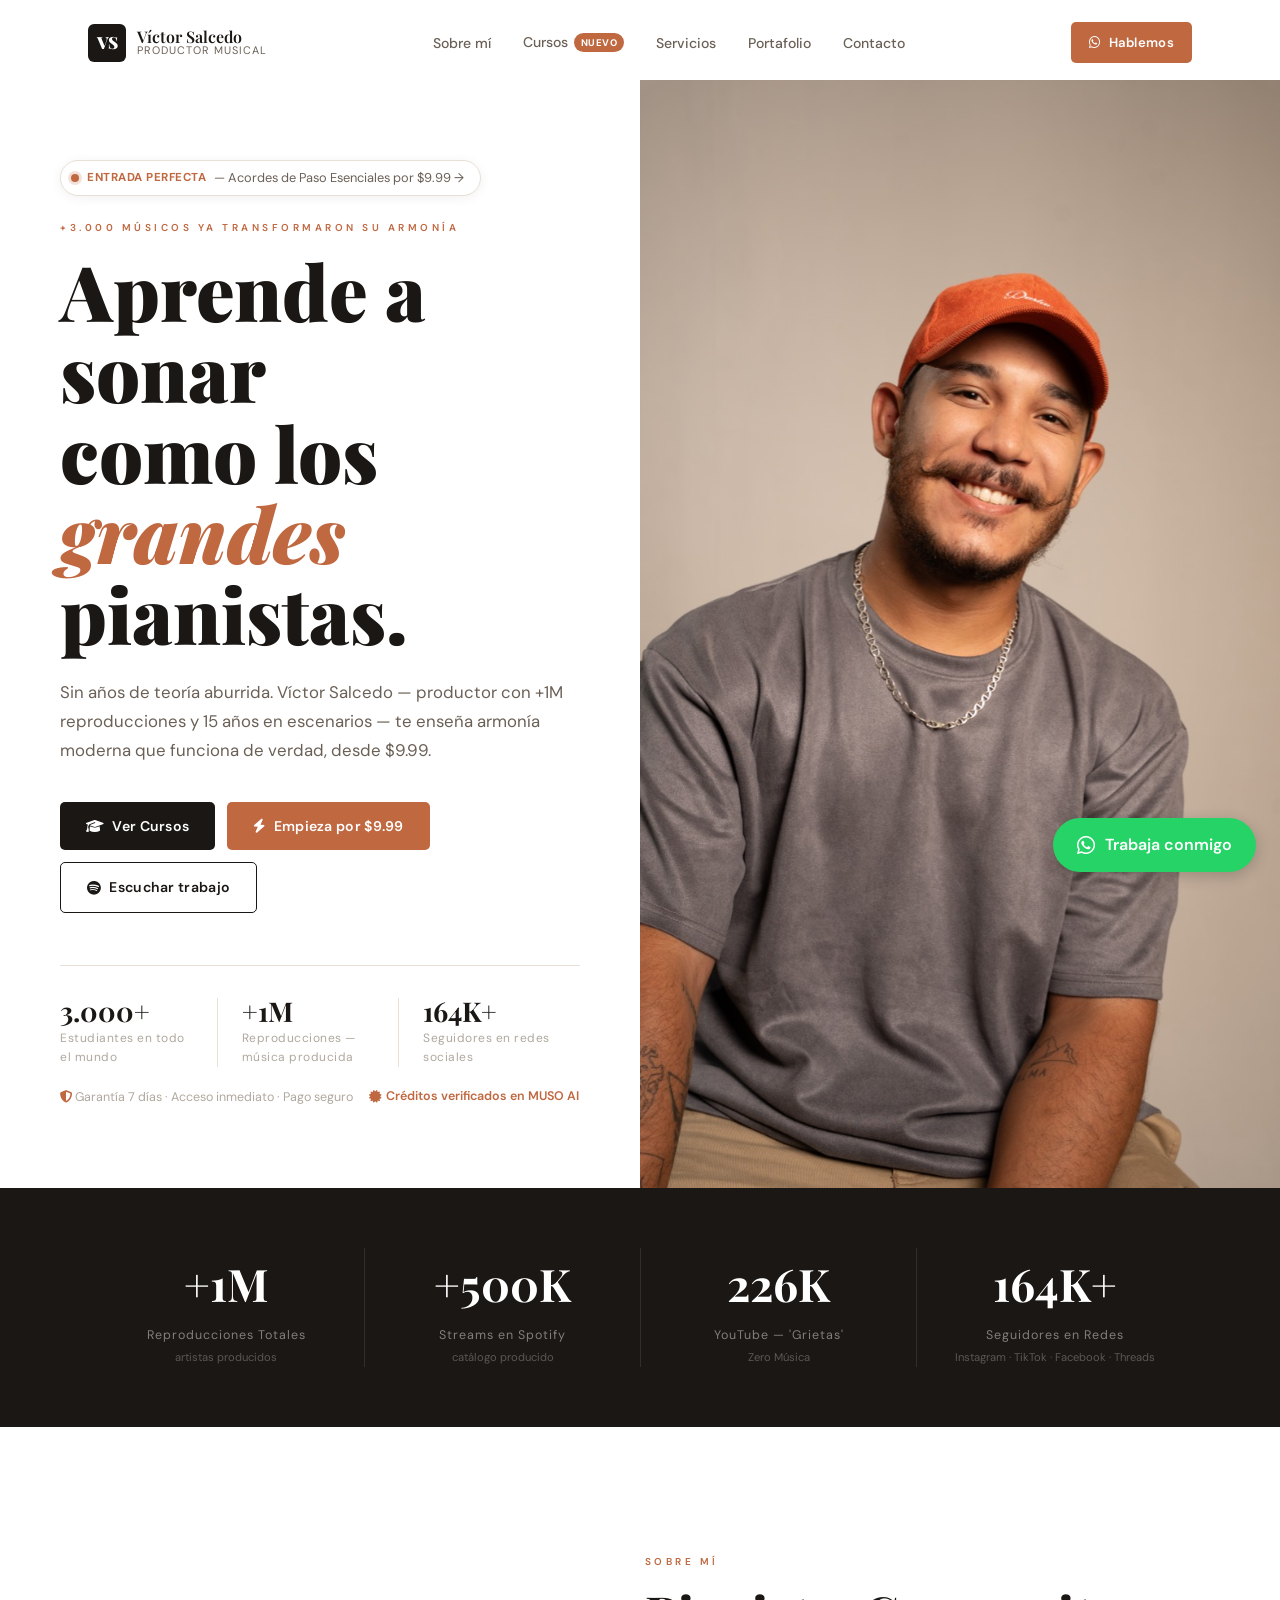
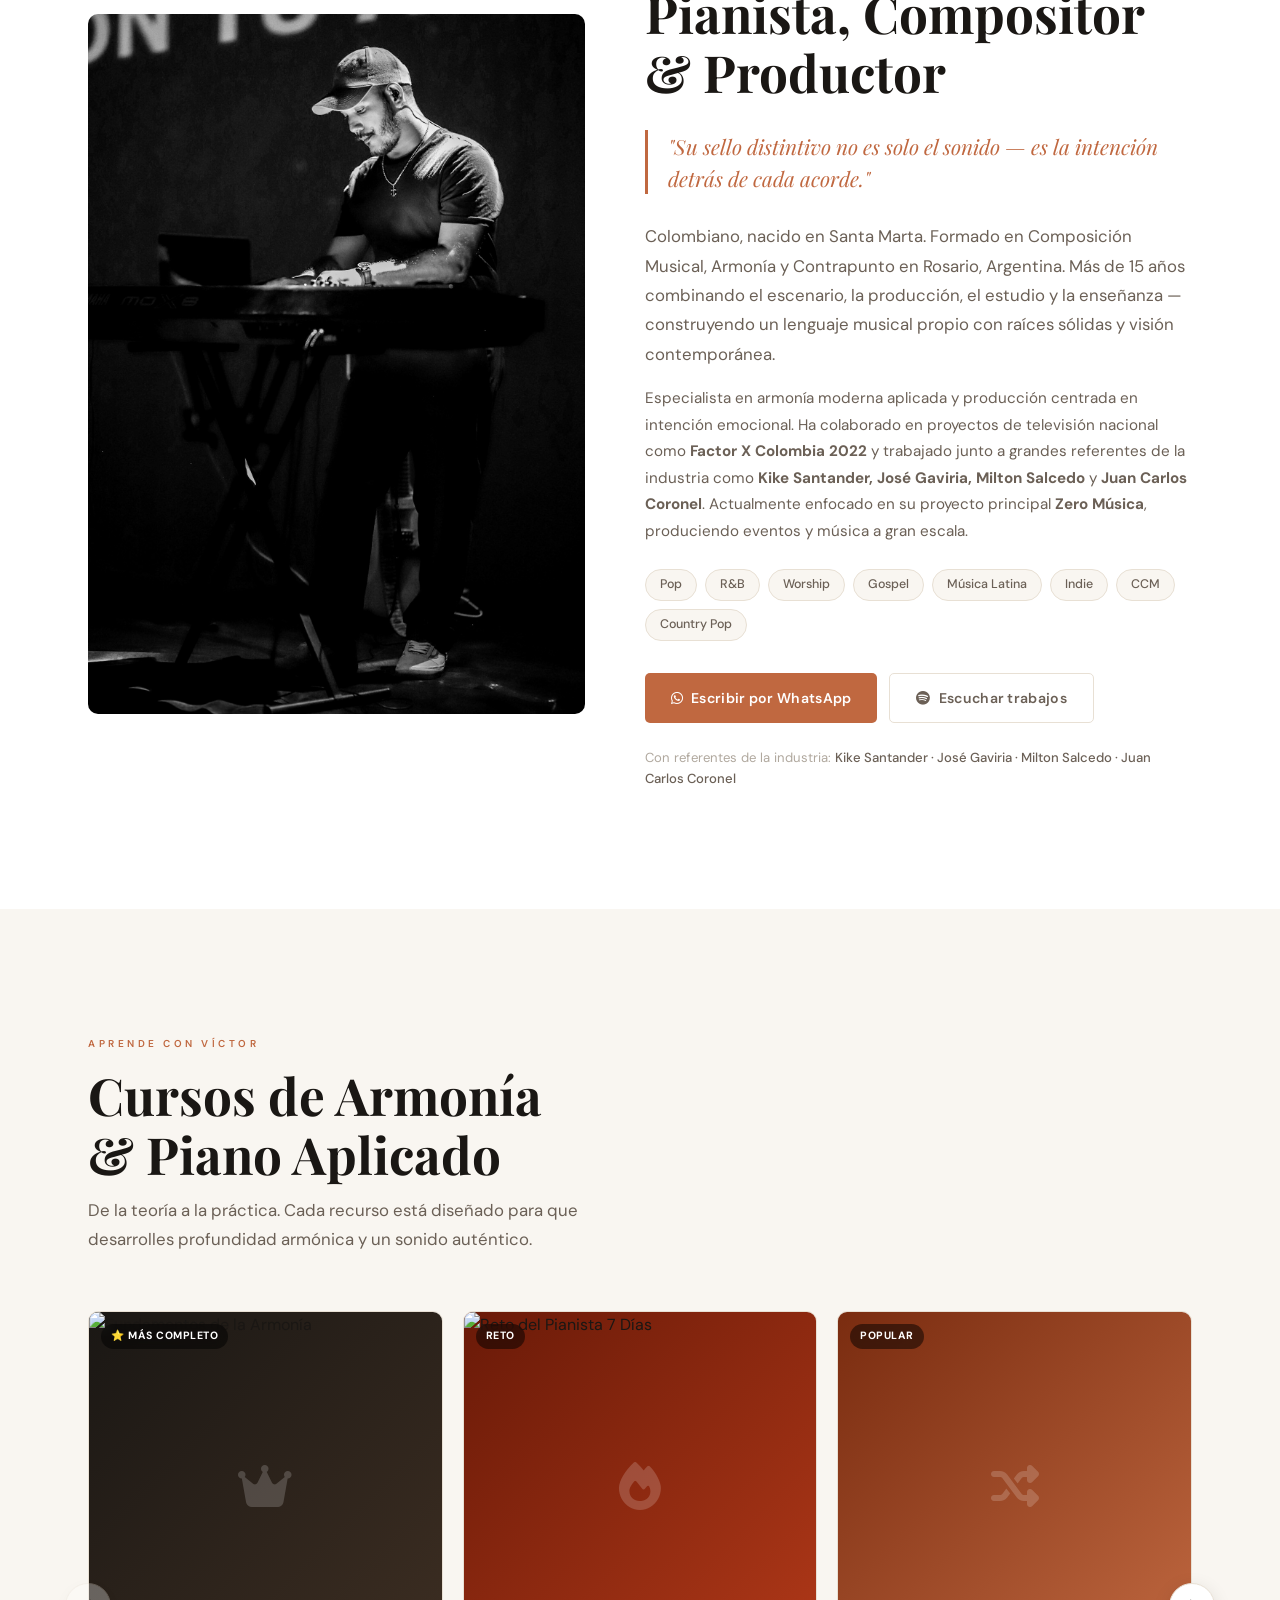
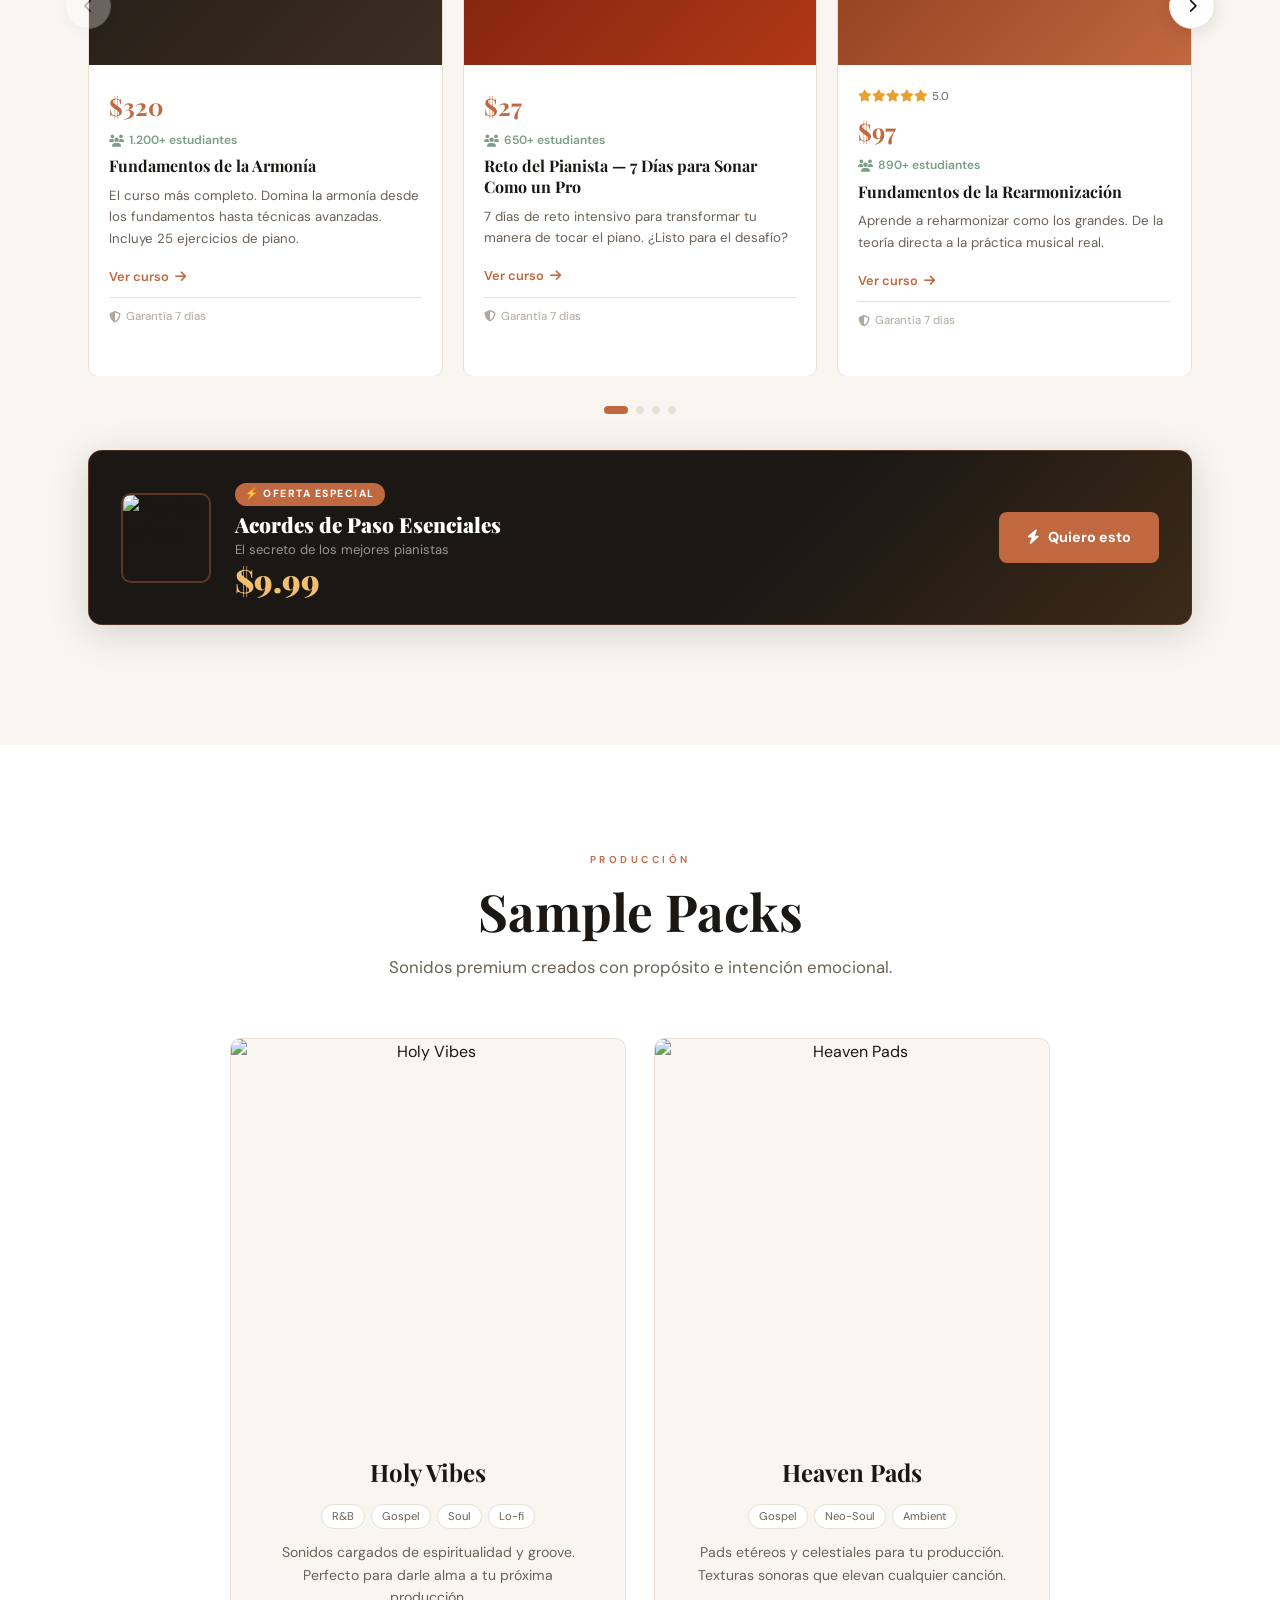
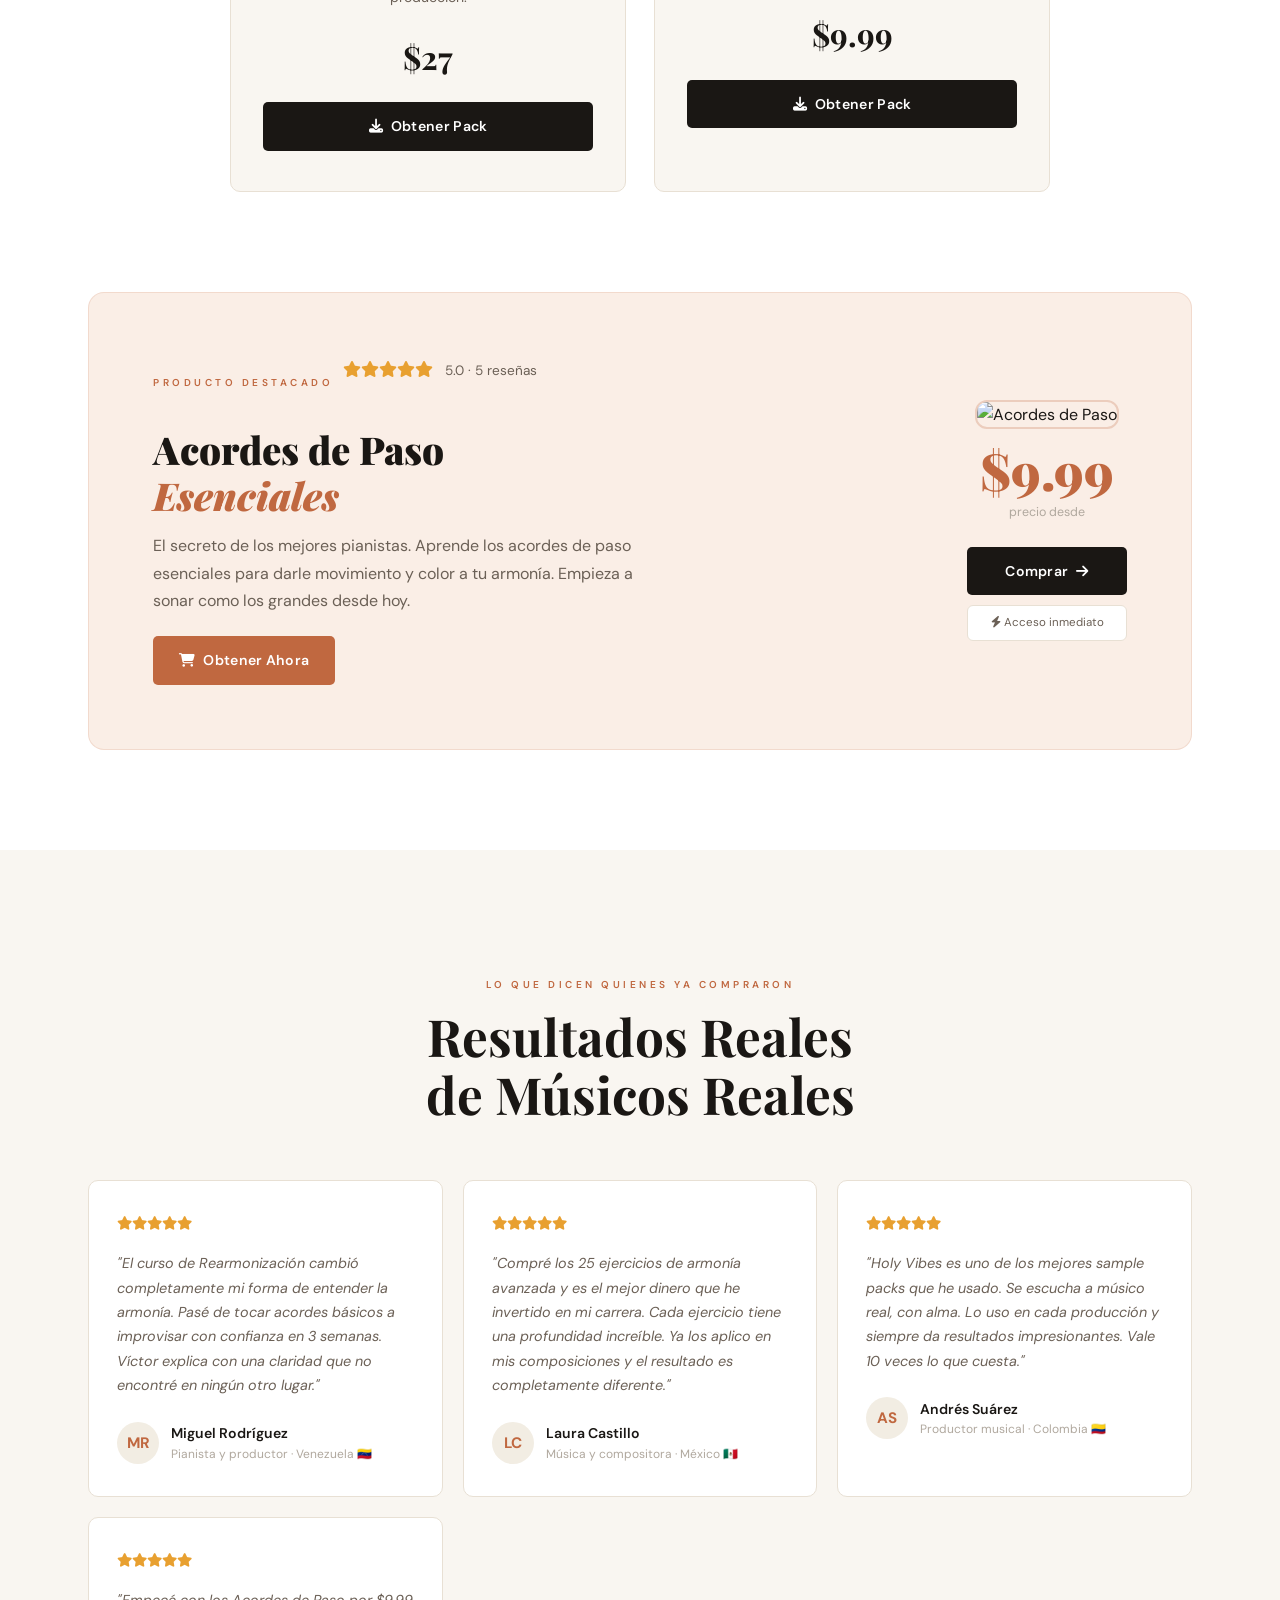
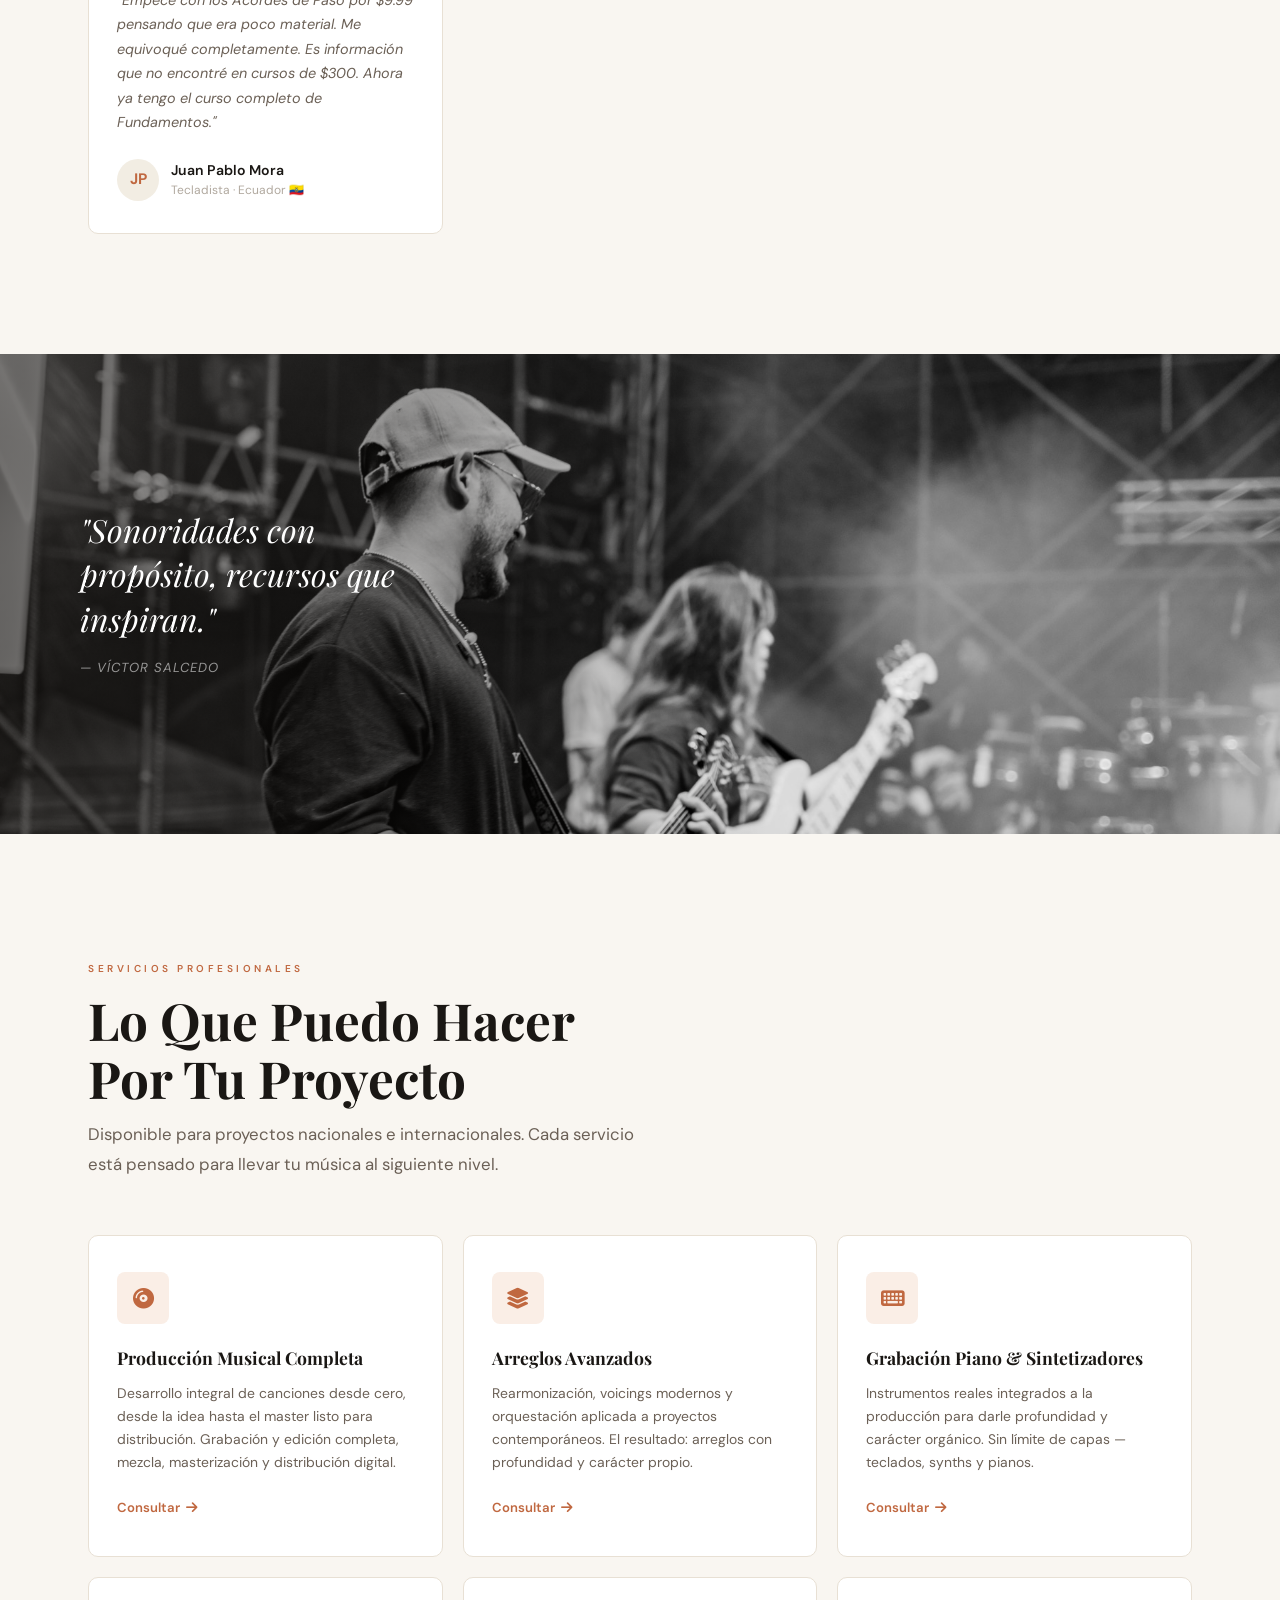
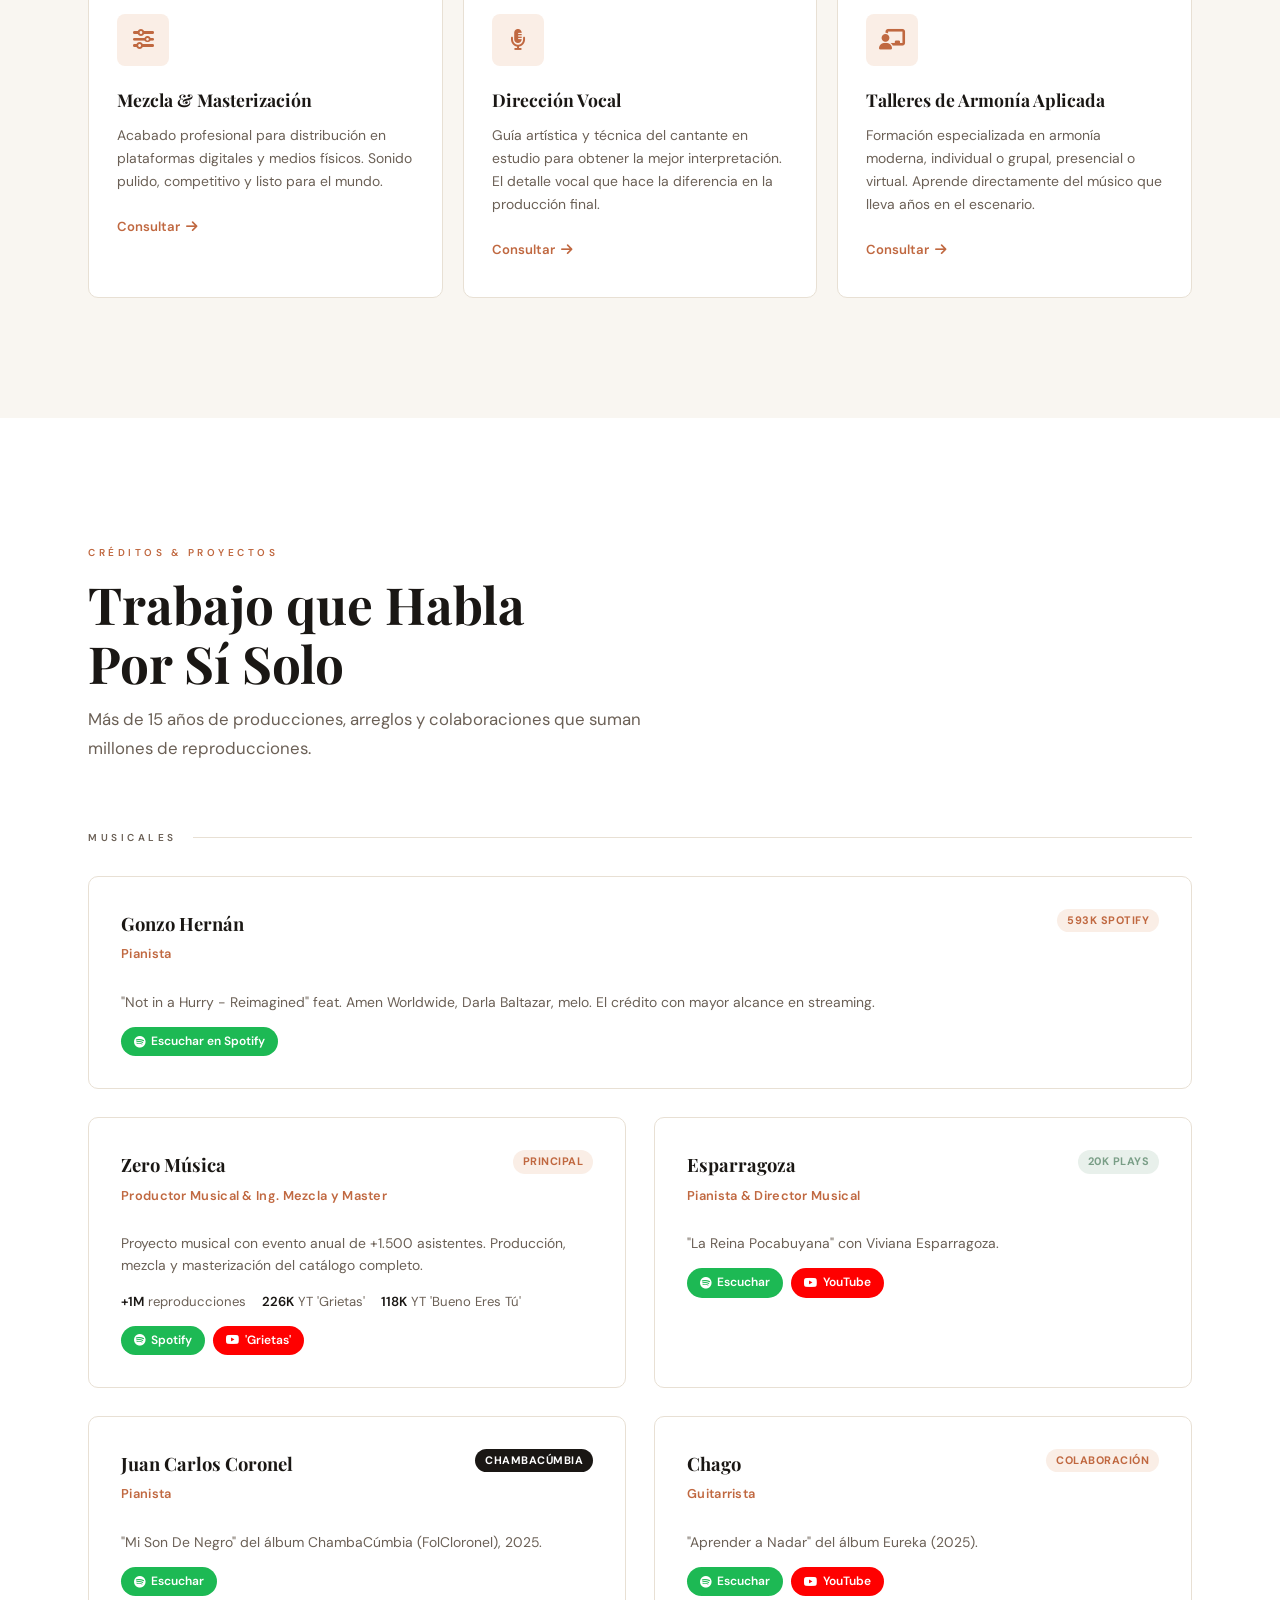
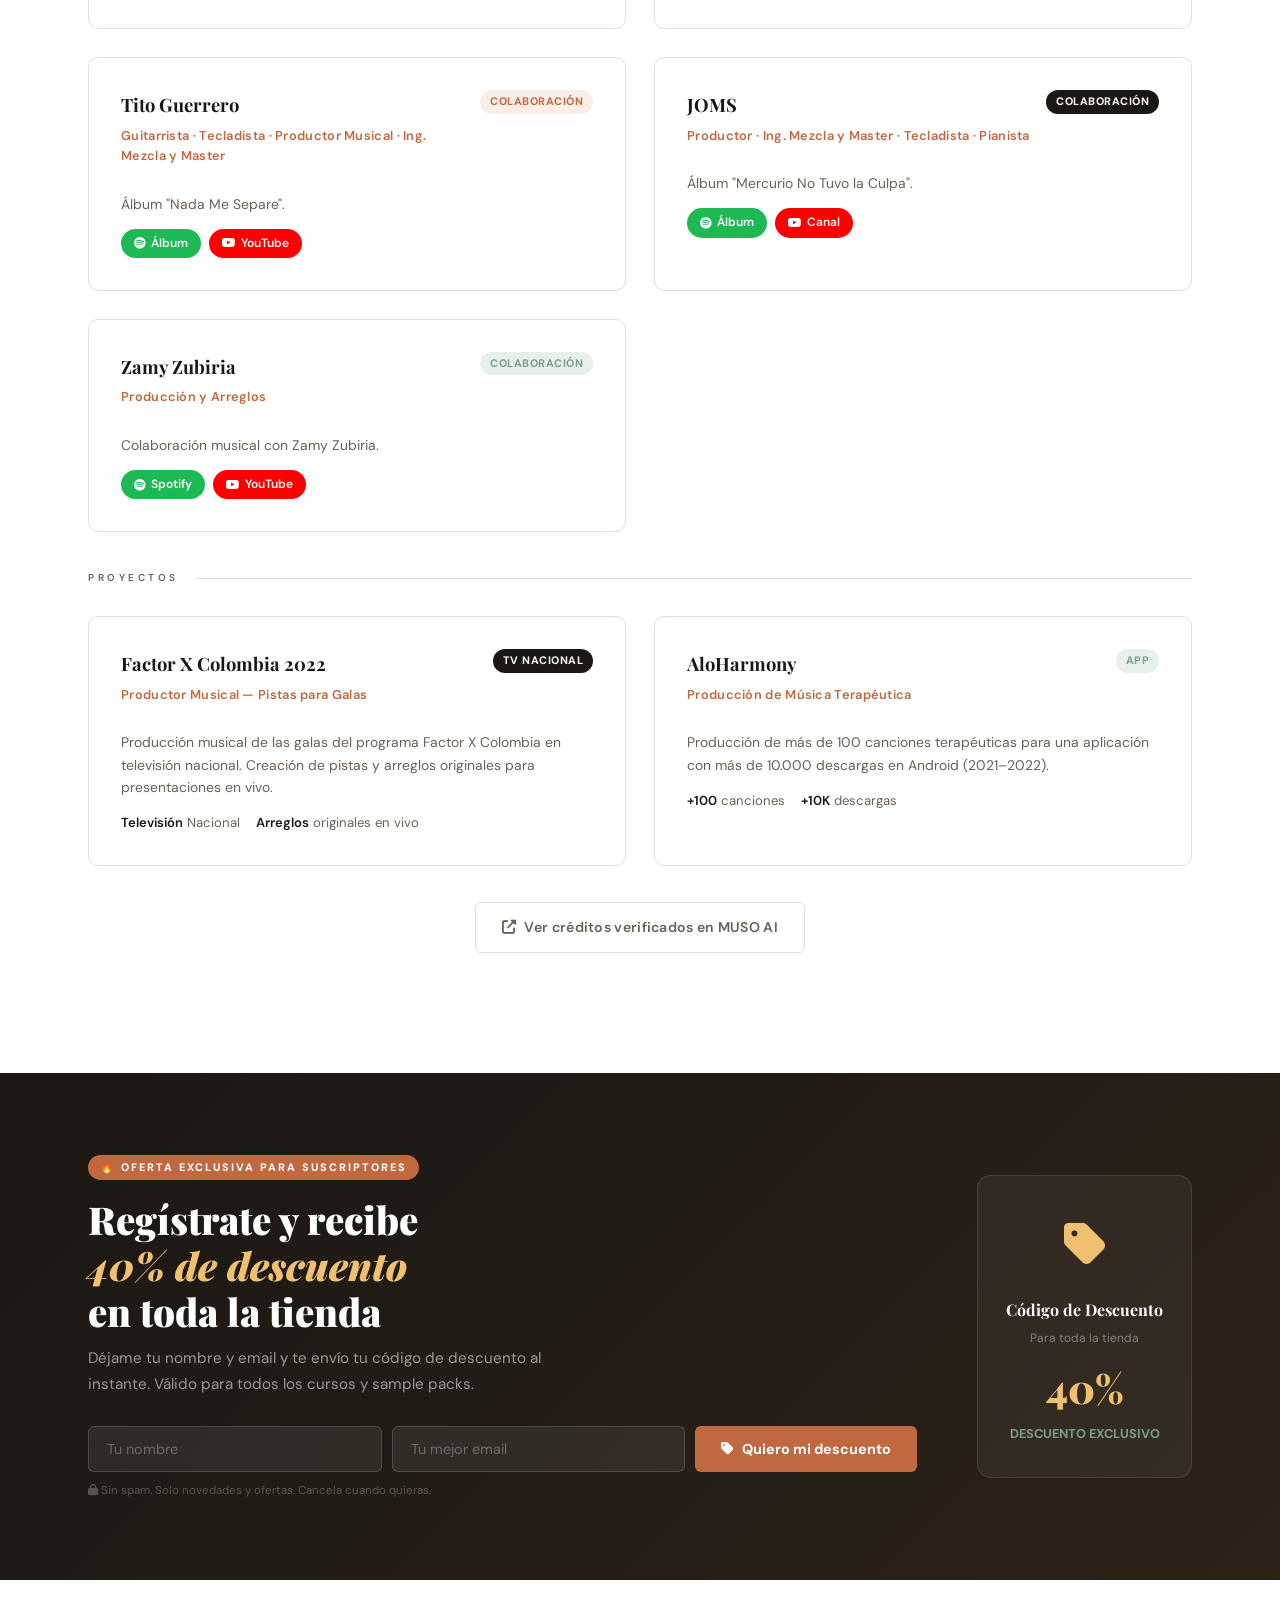
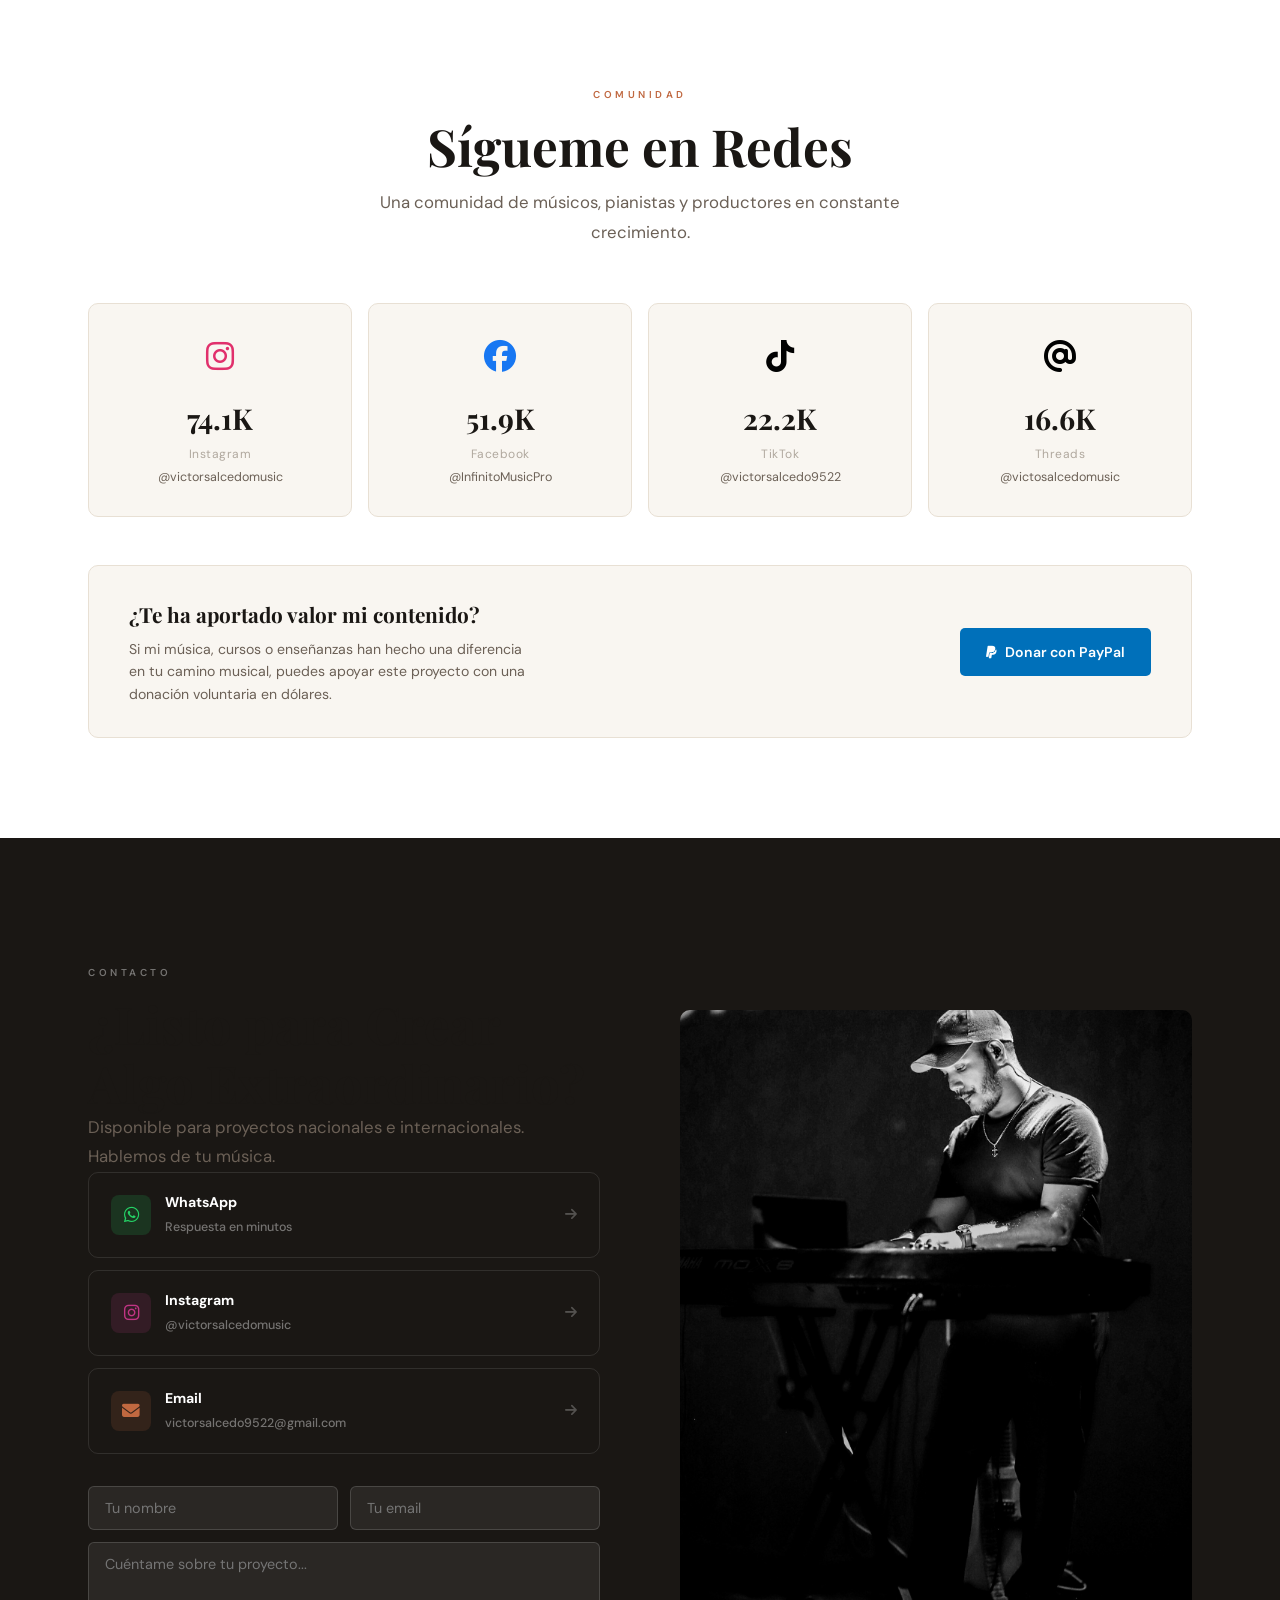
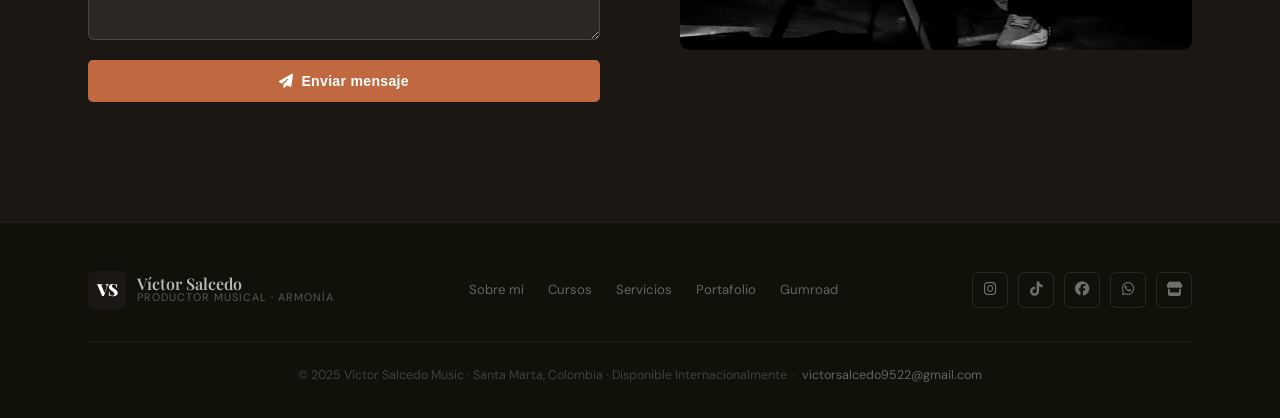
==== index.html @ 70ecdb81 "Corregir formularios: action directo a Formspree, honeypot nativo Co-Authored-By: Claude Sonnet 4.6 " ====
<!DOCTYPE html>
<html lang="es">
<head>
  <meta charset="UTF-8" />
  <meta name="viewport" content="width=device-width, initial-scale=1.0" />
  <title>Víctor Salcedo | Cursos de Armonía y Piano Online · Productor Musical</title>
  <meta name="description" content="Aprende armonía avanzada y piano con Víctor Salcedo — pianista y productor colombiano con +15 años, 164K seguidores y +1M reproducciones. Cursos desde $9.99." />
  <meta name="keywords" content="cursos de armonía musical, curso de piano online, aprender armonía avanzada, rearmonización piano, productor musical colombiano, sample packs gospel, piano worship, armonía moderna, curso piano desde cero, Victor Salcedo" />
  <meta name="author" content="Víctor Salcedo" />
  <meta name="robots" content="index, follow" />
  <link rel="canonical" href="https://victorsalcedomusic.com/" />

  <!-- Open Graph (Facebook, Instagram, WhatsApp) -->
  <meta property="og:type" content="website" />
  <meta property="og:url" content="https://victorsalcedomusic.com/" />
  <meta property="og:title" content="Víctor Salcedo | Cursos de Armonía y Piano Online" />
  <meta property="og:description" content="Más de 3.000 músicos ya transformaron su armonía. Aprende con un productor con +1M reproducciones. Cursos desde $9.99." />
  <meta property="og:image" content="https://victorsalcedomusic.com/foto-victor-1.jpg" />
  <meta property="og:locale" content="es_ES" />
  <meta property="og:site_name" content="Víctor Salcedo Music" />

  <!-- Twitter Card -->
  <meta name="twitter:card" content="summary_large_image" />
  <meta name="twitter:title" content="Víctor Salcedo | Cursos de Armonía y Piano Online" />
  <meta name="twitter:description" content="Aprende armonía avanzada con un productor con +1M reproducciones. Cursos desde $9.99." />
  <meta name="twitter:image" content="https://victorsalcedomusic.com/foto-victor-1.jpg" />

  <!-- Schema.org Structured Data -->
  <script type="application/ld+json">
  {
    "@context": "https://schema.org",
    "@type": "Person",
    "name": "Víctor Salcedo",
    "jobTitle": "Pianista, Compositor y Productor Musical",
    "description": "Pianista, compositor, arreglista y productor colombiano con más de 15 años de trayectoria. Especialista en armonía moderna y producción musical.",
    "url": "https://victorsalcedomusic.com",
    "image": "https://victorsalcedomusic.com/foto-victor-1.jpg",
    "nationality": "Colombian",
    "knowsAbout": ["Armonía Musical", "Piano", "Producción Musical", "Rearmonización", "Mix & Master"],
    "sameAs": [
      "https://www.instagram.com/victorsalcedomusic/",
      "https://www.facebook.com/InfinitoMusicPro",
      "https://www.tiktok.com/@victorsalcedo9522",
      "https://victorsalcedo.gumroad.com/"
    ],
    "offers": [
      {
        "@type": "Course",
        "name": "Fundamentos de la Armonía",
        "description": "El curso más completo de armonía. Domina la armonía desde los fundamentos hasta técnicas avanzadas.",
        "provider": {"@type": "Person", "name": "Víctor Salcedo"},
        "offers": {"@type": "Offer", "price": "320", "priceCurrency": "USD"}
      },
      {
        "@type": "Course",
        "name": "Acordes de Paso Esenciales",
        "description": "El secreto de los mejores pianistas. Aprende los acordes de paso esenciales.",
        "provider": {"@type": "Person", "name": "Víctor Salcedo"},
        "offers": {"@type": "Offer", "price": "9.99", "priceCurrency": "USD"}
      }
    ]
  }
  </script>
  <!-- FOTOS: Guarda tus 3 fotos en la misma carpeta que este archivo con estos nombres:
       foto-victor-1.jpg  → la foto de retrato (camisa gris, gorra naranja)
       foto-victor-2.jpg  → foto tocando Yamaha MOX8 en el venue
       foto-victor-3.jpg  → foto con teclado y luces de neón
  -->
  <link rel="preconnect" href="https://fonts.googleapis.com" />
  <link rel="preconnect" href="https://fonts.gstatic.com" crossorigin />
  <link href="https://fonts.googleapis.com/css2?family=Playfair+Display:ital,wght@0,400;0,600;0,700;0,900;1,400;1,600&family=DM+Sans:wght@300;400;500;600&display=swap" rel="stylesheet" />
  <link rel="stylesheet" href="https://cdnjs.cloudflare.com/ajax/libs/font-awesome/6.5.0/css/all.min.css" />

  <link rel="stylesheet" href="styles.css" />
</head>
<body>

<!-- ══ NAV ══ -->
<nav id="navbar">
  <div class="container">
    <div class="nav-inner">
      <a href="#inicio" class="nav-logo">
        <div class="logo-mark">VS</div>
        <div class="logo-text">
          Víctor Salcedo
          <small>Productor Musical</small>
        </div>
      </a>
      <ul class="nav-links">
        <li><a href="#sobre-mi">Sobre mí</a></li>
        <li><a href="#cursos" style="display:flex;align-items:center;gap:6px;">Cursos <span style="background:var(--accent);color:#fff;font-size:0.6rem;font-weight:700;letter-spacing:0.5px;padding:2px 7px;border-radius:100px;text-transform:uppercase;">Nuevo</span></a></li>
        <li><a href="#servicios">Servicios</a></li>
        <li><a href="#portafolio">Portafolio</a></li>
        <li><a href="#contacto">Contacto</a></li>
      </ul>
      <div class="nav-right">
        <a href="https://wa.me/message/TJF6KXFUITQOL1" target="_blank" class="btn btn-accent" style="padding:10px 18px;font-size:0.82rem;">
          <i class="fab fa-whatsapp"></i> Hablemos
        </a>
      </div>
      <div class="hamburger" id="hamburger" onclick="toggleMenu()">
        <span></span><span></span><span></span>
      </div>
    </div>
  </div>
</nav>

<!-- MOBILE MENU -->
<div class="mobile-menu" id="mobile-menu">
  <ul>
    <li><a href="#sobre-mi" onclick="toggleMenu()">Sobre mí</a></li>
    <li><a href="#cursos" onclick="toggleMenu()">Cursos</a></li>
    <li><a href="#servicios" onclick="toggleMenu()">Servicios</a></li>
    <li><a href="#portafolio" onclick="toggleMenu()">Portafolio</a></li>
    <li><a href="#contacto" onclick="toggleMenu()">Contacto</a></li>
  </ul>
  <a href="https://wa.me/message/TJF6KXFUITQOL1" target="_blank" class="btn btn-accent" style="width:100%;justify-content:center;">
    <i class="fab fa-whatsapp"></i> Hablemos por WhatsApp
  </a>
</div>

<!-- ══ HERO ══ -->
<section id="inicio">
  <!-- Left: text -->
  <div class="hero-left">
    <div class="container-inner fade-up">
      <!-- Launch announcement -->
      <a href="https://victorsalcedo.gumroad.com/l/acordesdepaso" target="_blank" class="launch-pill">
        <span class="launch-dot"></span>
        <strong>ENTRADA PERFECTA</strong>
        <span>— Acordes de Paso Esenciales por $9.99 →</span>
      </a>
      <div class="label" style="margin-top:20px;">+3.000 músicos ya transformaron su armonía</div>
      <h1 class="h1 hero-title">
        Aprende a sonar<br/>
        como los <em>grandes</em><br/>
        pianistas.
      </h1>
      <p class="sub hero-desc">
        Sin años de teoría aburrida. Víctor Salcedo — productor con +1M reproducciones y 15 años en escenarios — te enseña armonía moderna que funciona de verdad, desde $9.99.
      </p>
      <div class="hero-btns">
        <a href="#cursos" class="btn btn-dark">
          <i class="fas fa-graduation-cap"></i> Ver Cursos
        </a>
        <a href="https://victorsalcedo.gumroad.com/l/acordesdepaso" target="_blank" class="btn btn-accent">
          <i class="fas fa-bolt"></i> Empieza por $9.99
        </a>
        <a href="https://open.spotify.com/playlist/6kVRClddAErkC80nWM0Onq" target="_blank" class="btn btn-outline">
          <i class="fab fa-spotify"></i> Escuchar trabajo
        </a>
      </div>
      <div class="hero-stats">
        <div class="h-stat">
          <div class="h-stat-num">3.000+</div>
          <div class="h-stat-label">Estudiantes en todo el mundo</div>
        </div>
        <div class="h-stat">
          <div class="h-stat-num">+1M</div>
          <div class="h-stat-label">Reproducciones — música producida</div>
        </div>
        <div class="h-stat">
          <div class="h-stat-num">164K+</div>
          <div class="h-stat-label">Seguidores en redes sociales</div>
        </div>
      </div>
      <!-- Trust strip -->
      <div class="hero-trust fade-up">
        <span><i class="fas fa-shield-alt"></i> Garantía 7 días · Acceso inmediato · Pago seguro</span>
        <a href="https://credits.muso.ai/profile/8ebd298a-1f13-4939-bcfb-3a243be98629" target="_blank">
          <i class="fas fa-certificate"></i> Créditos verificados en MUSO AI
        </a>
      </div>
    </div>
  </div>

  <!-- Right: photo -->
  <div class="hero-right fade-in">
    <!-- Reemplaza esta sección con la imagen real si no carga -->
    <img src="foto-victor-1.jpg" alt="Víctor Salcedo" class="hero-photo"
         onerror="this.style.display='none'; this.nextElementSibling.style.display='flex';" />
    <div class="hero-photo-placeholder" style="display:none;">
      <i class="fas fa-camera"></i>
      <span>Guarda tu foto como<br/><strong>foto-victor-1.jpg</strong></span>
    </div>
  </div>
</section>

<!-- ══ STATS BAND ══ -->
<section id="stats">
  <div class="container">
    <div class="stats-grid">
      <div class="stat-item fade-up">
        <span class="stat-num">+1M</span>
        <div class="stat-label">Reproducciones Totales</div>
        <div class="stat-sub">artistas producidos</div>
      </div>
      <div class="stat-item fade-up">
        <span class="stat-num">+500K</span>
        <div class="stat-label">Streams en Spotify</div>
        <div class="stat-sub">catálogo producido</div>
      </div>
      <div class="stat-item fade-up">
        <span class="stat-num">226K</span>
        <div class="stat-label">YouTube — 'Grietas'</div>
        <div class="stat-sub">Zero Música</div>
      </div>
      <div class="stat-item fade-up">
        <span class="stat-num">164K+</span>
        <div class="stat-label">Seguidores en Redes</div>
        <div class="stat-sub">Instagram · TikTok · Facebook · Threads</div>
      </div>
    </div>
  </div>
</section>

<!-- ══ ABOUT ══ -->
<section id="sobre-mi">
  <div class="container">
    <div class="about-grid">
      <!-- Photo -->
      <div class="about-img-wrap fade-in">
        <img src="foto-victor-2.jpg" alt="Víctor Salcedo en el escenario" class="about-img" loading="lazy" width="560" height="700"
             onerror="this.style.display='none'; this.nextElementSibling.style.display='flex';" />
        <div class="about-img-placeholder" style="display:none;">
          <i class="fas fa-music"></i>
          <span>foto-victor-2.jpg</span>
        </div>
        <div class="about-decoration"></div>
      </div>
      <!-- Text -->
      <div class="fade-up">
        <div class="label">Sobre mí</div>
        <h2 class="h2" style="margin-bottom:0;">Pianista, Compositor<br/>& Productor</h2>
        <div class="about-quote">
          "Su sello distintivo no es solo el sonido — es la intención detrás de cada acorde."
        </div>
        <p class="sub" style="max-width:100%;margin-bottom:16px;">
          Colombiano, nacido en Santa Marta. Formado en Composición Musical, Armonía y Contrapunto en Rosario, Argentina. Más de 15 años combinando el escenario, la producción, el estudio y la enseñanza — construyendo un lenguaje musical propio con raíces sólidas y visión contemporánea.
        </p>
        <p class="sub" style="max-width:100%;font-size:0.95rem;">
          Especialista en armonía moderna aplicada y producción centrada en intención emocional. Ha colaborado en proyectos de televisión nacional como <strong>Factor X Colombia 2022</strong> y trabajado junto a grandes referentes de la industria como <strong>Kike Santander, José Gaviria, Milton Salcedo</strong> y <strong>Juan Carlos Coronel</strong>. Actualmente enfocado en su proyecto principal <strong>Zero Música</strong>, produciendo eventos y música a gran escala.
        </p>
        <div class="genre-tags">
          <span class="genre-tag">Pop</span>
          <span class="genre-tag">R&amp;B</span>
          <span class="genre-tag">Worship</span>
          <span class="genre-tag">Gospel</span>
          <span class="genre-tag">Música Latina</span>
          <span class="genre-tag">Indie</span>
          <span class="genre-tag">CCM</span>
          <span class="genre-tag">Country Pop</span>
        </div>
        <div style="display:flex;gap:12px;flex-wrap:wrap;">
          <a href="https://wa.me/message/TJF6KXFUITQOL1" target="_blank" class="btn btn-accent">
            <i class="fab fa-whatsapp"></i> Escribir por WhatsApp
          </a>
          <a href="https://open.spotify.com/playlist/6kVRClddAErkC80nWM0Onq" target="_blank" class="btn btn-ghost">
            <i class="fab fa-spotify"></i> Escuchar trabajos
          </a>
        </div>
        <div class="colabs" style="margin-top:24px;">
          Con referentes de la industria: <span>Kike Santander · José Gaviria · Milton Salcedo · Juan Carlos Coronel</span>
        </div>
      </div>
    </div>
  </div>
</section>

<!-- ══ CURSOS ══ -->
<section id="cursos">
  <div class="container">
    <div class="sec-header fade-up">
      <div class="label">Aprende con Víctor</div>
      <h2 class="h2">Cursos de Armonía<br/>& Piano Aplicado</h2>
      <p class="sub">De la teoría a la práctica. Cada recurso está diseñado para que desarrolles profundidad armónica y un sonido auténtico.</p>
    </div>

    <div class="courses-slider-wrap fade-up">
      <button class="slider-btn slider-prev" aria-label="Anterior"><i class="fas fa-chevron-left"></i></button>
      <div class="slider-viewport">
        <div class="courses-track" id="coursesTrack">

          <!-- 1 - Fundamentos de la Armonía -->
          <!-- 1 - Fundamentos de la Armonía -->
          <div class="course-slide">
            <a href="https://victorsalcedo.gumroad.com/l/Fundamentosdelaarmonia" target="_blank" class="slide-inner">
              <div class="slide-img" style="--c1:#1A1714;--c2:#3D2E22;">
                <img src="https://public-files.gumroad.com/33w57dps0wi0o6n5j823cg9vd2d1" alt="Fundamentos de la Armonía">
                <div class="slide-img-icon"><i class="fas fa-crown"></i></div>
                <span class="slide-badge">⭐ Más Completo</span>
              </div>
              <div class="slide-body">
                <div class="slide-price">$320</div>
                <div class="slide-students"><i class="fas fa-users"></i> 1.200+ estudiantes</div>
                <div class="slide-title">Fundamentos de la Armonía</div>
                <div class="slide-desc">El curso más completo. Domina la armonía desde los fundamentos hasta técnicas avanzadas. Incluye 25 ejercicios de piano.</div>
                <span class="slide-cta">Ver curso <i class="fas fa-arrow-right"></i></span>
                <div class="slide-guarantee"><i class="fas fa-shield-alt"></i> Garantía 7 días</div>
              </div>
            </a>
          </div>

          <!-- 2 - Reto 7 días -->
          <div class="course-slide">
            <a href="https://victorsalcedo.gumroad.com/l/Reto7dias" target="_blank" class="slide-inner">
              <div class="slide-img" style="--c1:#6A1A08;--c2:#B03818;">
                <img src="https://public-files.gumroad.com/c1eb3dqhor2sa4mmdjqqjszs2np2" alt="Reto del Pianista 7 Días">
                <div class="slide-img-icon"><i class="fas fa-fire"></i></div>
                <span class="slide-badge">Reto</span>
              </div>
              <div class="slide-body">
                <div class="slide-price">$27</div>
                <div class="slide-students"><i class="fas fa-users"></i> 650+ estudiantes</div>
                <div class="slide-title">Reto del Pianista — 7 Días para Sonar Como un Pro</div>
                <div class="slide-desc">7 días de reto intensivo para transformar tu manera de tocar el piano. ¿Listo para el desafío?</div>
                <span class="slide-cta">Ver curso <i class="fas fa-arrow-right"></i></span>
                <div class="slide-guarantee"><i class="fas fa-shield-alt"></i> Garantía 7 días</div>
              </div>
            </a>
          </div>

          <!-- 3 - Fundamentos de la Rearmonización -->
          <div class="course-slide">
            <a href="https://victorsalcedo.gumroad.com/l/FundamentosdelaRearmonizacion" target="_blank" class="slide-inner">
              <div class="slide-img" style="--c1:#7A2C10;--c2:#C06840;">
                <img src="https://public-files.gumroad.com/1eb991pxszzu3xdk2w3ga2mripm8" alt="Fundamentos de la Rearmonización" onerror="this.style.display='none'">
                <div class="slide-img-icon"><i class="fas fa-random"></i></div>
                <span class="slide-badge">Popular</span>
              </div>
              <div class="slide-body">
                <div class="slide-stars"><i class="fas fa-star"></i><i class="fas fa-star"></i><i class="fas fa-star"></i><i class="fas fa-star"></i><i class="fas fa-star"></i><span>5.0</span></div>
                <div class="slide-price">$97</div>
                <div class="slide-students"><i class="fas fa-users"></i> 890+ estudiantes</div>
                <div class="slide-title">Fundamentos de la Rearmonización</div>
                <div class="slide-desc">Aprende a reharmonizar como los grandes. De la teoría directa a la práctica musical real.</div>
                <span class="slide-cta">Ver curso <i class="fas fa-arrow-right"></i></span>
                <div class="slide-guarantee"><i class="fas fa-shield-alt"></i> Garantía 7 días</div>
              </div>
            </a>
          </div>

          <!-- 4 - Principios de Armonía -->
          <div class="course-slide">
            <a href="https://victorsalcedo.gumroad.com/l/Principiosdearmonia" target="_blank" class="slide-inner">
              <div class="slide-img" style="--c1:#1E3050;--c2:#3A6090;">
                <img src="https://public-files.gumroad.com/al65j4oaehpfiy0pxpynfxaklq1i" alt="Principios de Armonía Aplicados al Piano">
                <div class="slide-img-icon"><i class="fas fa-music"></i></div>
              </div>
              <div class="slide-body">
                <div class="slide-stars"><i class="fas fa-star"></i><i class="fas fa-star"></i><i class="fas fa-star"></i><i class="fas fa-star"></i><i class="fas fa-star"></i><span>5.0</span></div>
                <div class="slide-price">$97</div>
                <div class="slide-students"><i class="fas fa-users"></i> 540+ estudiantes</div>
                <div class="slide-title">Principios de Armonía Aplicados al Piano</div>
                <div class="slide-desc">Aplica los principios armónicos directamente en el piano con técnicas del escenario y el estudio.</div>
                <span class="slide-cta">Ver curso <i class="fas fa-arrow-right"></i></span>
                <div class="slide-guarantee"><i class="fas fa-shield-alt"></i> Garantía 7 días</div>
              </div>
            </a>
          </div>

          <!-- 5 - Lenguaje Armónico -->
          <div class="course-slide">
            <a href="https://victorsalcedo.gumroad.com/l/LenguajeArmonico" target="_blank" class="slide-inner">
              <div class="slide-img" style="--c1:#1E3828;--c2:#3A6848;">
                <img src="https://public-files.gumroad.com/zvyzoax6p7icgwnzlsz6zvj0m0k3" alt="Lenguaje Armónico" onerror="this.style.display='none'">
                <div class="slide-img-icon"><i class="fas fa-language"></i></div>
              </div>
              <div class="slide-body">
                <div class="slide-stars"><i class="fas fa-star"></i><i class="fas fa-star"></i><i class="fas fa-star"></i><i class="fas fa-star"></i><i class="fas fa-star"></i><span>5.0</span></div>
                <div class="slide-price">$89</div>
                <div class="slide-students"><i class="fas fa-users"></i> 320+ estudiantes</div>
                <div class="slide-title">Lenguaje Armónico — De la Teoría a la Práctica</div>
                <div class="slide-desc">Conecta la teoría con la práctica musical real. Desarrolla tu propio lenguaje armónico y musical.</div>
                <span class="slide-cta">Ver curso <i class="fas fa-arrow-right"></i></span>
                <div class="slide-guarantee"><i class="fas fa-shield-alt"></i> Garantía 7 días</div>
              </div>
            </a>
          </div>

          <!-- 6 - 25 Ejercicios -->
          <div class="course-slide">
            <a href="https://victorsalcedo.gumroad.com/l/librodearmonia" target="_blank" class="slide-inner">
              <div class="slide-img" style="--c1:#4A2C10;--c2:#7A5030;">
                <img src="https://public-files.gumroad.com/3yffbiezlgyqfj4pnit8k701ok9p" alt="25 Ejercicios de Armonía Avanzada">
                <div class="slide-img-icon"><i class="fas fa-list-ol"></i></div>
              </div>
              <div class="slide-body">
                <div class="slide-stars"><i class="fas fa-star"></i><i class="fas fa-star"></i><i class="fas fa-star"></i><i class="fas fa-star"></i><i class="fas fa-star-half-alt"></i><span>4.7</span></div>
                <div class="slide-price">$47</div>
                <div class="slide-students"><i class="fas fa-users"></i> 780+ estudiantes</div>
                <div class="slide-title">25 Ejercicios de Armonía Avanzada</div>
                <div class="slide-desc">25 ejercicios diseñados para llevar tu comprensión armónica al siguiente nivel.</div>
                <span class="slide-cta">Ver curso <i class="fas fa-arrow-right"></i></span>
                <div class="slide-guarantee"><i class="fas fa-shield-alt"></i> Garantía 7 días</div>
              </div>
            </a>
          </div>

        </div><!-- /courses-track -->
      </div><!-- /slider-viewport -->
      <button class="slider-btn slider-next" aria-label="Siguiente"><i class="fas fa-chevron-right"></i></button>
      <div class="slider-dots" id="sliderDots"></div>
    </div>

    <!-- Acordes de Paso promo -->
    <div class="acordes-promo fade-up">
      <img src="https://public-files.gumroad.com/zvtt4u1y8qp258d2dzgvovth1bo7" alt="Acordes de Paso" class="acordes-promo-img">
      <div class="acordes-promo-body">
        <span class="acordes-promo-badge">⚡ OFERTA ESPECIAL</span>
        <div class="acordes-promo-title">Acordes de Paso Esenciales</div>
        <div class="acordes-promo-sub">El secreto de los mejores pianistas</div>
        <div class="acordes-promo-price">$9.99</div>
      </div>
      <a href="https://victorsalcedo.gumroad.com/l/acordesdepaso" target="_blank" class="acordes-promo-btn">
        <i class="fas fa-bolt"></i> Quiero esto
      </a>
    </div>

  </div>
</section>

<!-- ══ SAMPLE PACKS ══ -->
<section id="sample-packs">
  <div class="container">
    <div class="sec-header center fade-up">
      <div class="label">Producción</div>
      <h2 class="h2">Sample Packs</h2>
      <p class="sub">Sonidos premium creados con propósito e intención emocional.</p>
    </div>
    <div class="packs-grid">
      <div class="pack-card fade-up">
        <div class="pack-img-wrap"><img src="https://public-files.gumroad.com/4sqw8gh60x8j7epvqhklawk4692i" alt="Holy Vibes"></div>
        <div class="pack-title">Holy Vibes</div>
        <div class="pack-tags">
          <span class="pack-tag">R&amp;B</span>
          <span class="pack-tag">Gospel</span>
          <span class="pack-tag">Soul</span>
          <span class="pack-tag">Lo-fi</span>
        </div>
        <div class="pack-desc">Sonidos cargados de espiritualidad y groove. Perfecto para darle alma a tu próxima producción.</div>
        <div class="pack-price">$27</div>
        <a href="https://victorsalcedo.gumroad.com/l/HolyVibes" target="_blank" class="btn btn-dark" style="width:100%;justify-content:center;">
          <i class="fas fa-download"></i> Obtener Pack
        </a>
      </div>
      <div class="pack-card fade-up">
        <div class="pack-img-wrap"><img src="https://public-files.gumroad.com/ky7yz38xpc96jyw2s48eusbqn7v1" alt="Heaven Pads"></div>
        <div class="pack-title">Heaven Pads</div>
        <div class="pack-tags">
          <span class="pack-tag">Gospel</span>
          <span class="pack-tag">Neo-Soul</span>
          <span class="pack-tag">Ambient</span>
        </div>
        <div class="pack-desc">Pads etéreos y celestiales para tu producción. Texturas sonoras que elevan cualquier canción.</div>
        <div class="pack-price">$9.99</div>
        <a href="https://victorsalcedo.gumroad.com/" target="_blank" class="btn btn-dark" style="width:100%;justify-content:center;">
          <i class="fas fa-download"></i> Obtener Pack
        </a>
      </div>
    </div>
  </div>
</section>

<!-- ══ ACORDES DE PASO (FEATURED PRODUCT) ══ -->
<section id="featured">
  <div class="container">
    <div class="featured-band fade-up">
      <div>
        <div class="featured-eyebrow">
          <div class="label" style="margin:0;">Producto Destacado</div>
          <div class="feat-stars">
            <i class="fas fa-star"></i><i class="fas fa-star"></i><i class="fas fa-star"></i><i class="fas fa-star"></i><i class="fas fa-star"></i>
            <span style="font-size:0.85rem;color:var(--mid);margin-left:8px;">5.0 · 5 reseñas</span>
          </div>
        </div>
        <h2 class="feat-title">Acordes de Paso<br/><em style="font-style:italic;color:var(--accent);">Esenciales</em></h2>
        <p class="feat-desc">El secreto de los mejores pianistas. Aprende los acordes de paso esenciales para darle movimiento y color a tu armonía. Empieza a sonar como los grandes desde hoy.</p>
        <a href="https://victorsalcedo.gumroad.com/l/acordesdepaso" target="_blank" class="btn btn-accent">
          <i class="fas fa-shopping-cart"></i> Obtener Ahora
        </a>
      </div>
      <div class="feat-price-box">
        <img src="https://public-files.gumroad.com/zvtt4u1y8qp258d2dzgvovth1bo7" alt="Acordes de Paso" style="width:160px;height:160px;object-fit:cover;border-radius:12px;margin-bottom:16px;border:2px solid rgba(192,104,64,0.25);">
        <div class="feat-price">$9.99</div>
        <div class="feat-price-note">precio desde</div>
        <a href="https://victorsalcedo.gumroad.com/l/acordesdepaso" target="_blank" class="btn btn-dark" style="width:100%;justify-content:center;margin-top:4px;">
          Comprar <i class="fas fa-arrow-right"></i>
        </a>
        <span class="feat-badge"><i class="fas fa-bolt"></i> Acceso inmediato</span>
      </div>
    </div>
  </div>
</section>

<!-- ══ TESTIMONIOS ══ -->
<section id="testimonios">
  <div class="container">
    <div class="sec-header center fade-up">
      <div class="label">Lo que dicen quienes ya compraron</div>
      <h2 class="h2">Resultados Reales<br/>de Músicos Reales</h2>
    </div>
    <div class="testi-grid">
      <div class="testi-card fade-up">
        <div class="testi-stars"><i class="fas fa-star"></i><i class="fas fa-star"></i><i class="fas fa-star"></i><i class="fas fa-star"></i><i class="fas fa-star"></i></div>
        <p class="testi-text">"El curso de Rearmonización cambió completamente mi forma de entender la armonía. Pasé de tocar acordes básicos a improvisar con confianza en 3 semanas. Víctor explica con una claridad que no encontré en ningún otro lugar."</p>
        <div class="testi-author">
          <div class="testi-avatar">MR</div>
          <div>
            <div class="testi-name">Miguel Rodríguez</div>
            <div class="testi-where">Pianista y productor · Venezuela 🇻🇪</div>
          </div>
        </div>
      </div>
      <div class="testi-card fade-up">
        <div class="testi-stars"><i class="fas fa-star"></i><i class="fas fa-star"></i><i class="fas fa-star"></i><i class="fas fa-star"></i><i class="fas fa-star"></i></div>
        <p class="testi-text">"Compré los 25 ejercicios de armonía avanzada y es el mejor dinero que he invertido en mi carrera. Cada ejercicio tiene una profundidad increíble. Ya los aplico en mis composiciones y el resultado es completamente diferente."</p>
        <div class="testi-author">
          <div class="testi-avatar">LC</div>
          <div>
            <div class="testi-name">Laura Castillo</div>
            <div class="testi-where">Música y compositora · México 🇲🇽</div>
          </div>
        </div>
      </div>
      <div class="testi-card fade-up">
        <div class="testi-stars"><i class="fas fa-star"></i><i class="fas fa-star"></i><i class="fas fa-star"></i><i class="fas fa-star"></i><i class="fas fa-star"></i></div>
        <p class="testi-text">"Holy Vibes es uno de los mejores sample packs que he usado. Se escucha a músico real, con alma. Lo uso en cada producción y siempre da resultados impresionantes. Vale 10 veces lo que cuesta."</p>
        <div class="testi-author">
          <div class="testi-avatar">AS</div>
          <div>
            <div class="testi-name">Andrés Suárez</div>
            <div class="testi-where">Productor musical · Colombia 🇨🇴</div>
          </div>
        </div>
      </div>
      <div class="testi-card fade-up">
        <div class="testi-stars"><i class="fas fa-star"></i><i class="fas fa-star"></i><i class="fas fa-star"></i><i class="fas fa-star"></i><i class="fas fa-star"></i></div>
        <p class="testi-text">"Empecé con los Acordes de Paso por $9.99 pensando que era poco material. Me equivoqué completamente. Es información que no encontré en cursos de $300. Ahora ya tengo el curso completo de Fundamentos."</p>
        <div class="testi-author">
          <div class="testi-avatar">JP</div>
          <div>
            <div class="testi-name">Juan Pablo Mora</div>
            <div class="testi-where">Tecladista · Ecuador 🇪🇨</div>
          </div>
        </div>
      </div>
    </div>
  </div>
</section>

<!-- ══ FOTO STRIP ══ -->
<div class="photo-strip">
  <img src="foto-victor-3.jpg" alt="Víctor Salcedo en vivo" loading="lazy" width="1800" height="1200"
       onerror="this.style.display='none'; this.nextElementSibling.style.display='flex';" />
  <div class="photo-strip-placeholder" style="display:none;">
    <i class="fas fa-image"></i>
    <span>Guarda tu foto como <strong>foto-victor-3.jpg</strong></span>
  </div>
  <div class="photo-strip-overlay">
    <div class="strip-text">
      <blockquote>"Sonoridades con propósito, recursos que inspiran."</blockquote>
      <cite>— Víctor Salcedo</cite>
    </div>
  </div>
</div>

<!-- ══ SERVICIOS ══ -->
<section id="servicios">
  <div class="container">
    <div class="sec-header fade-up">
      <div class="label">Servicios Profesionales</div>
      <h2 class="h2">Lo Que Puedo Hacer<br/>Por Tu Proyecto</h2>
      <p class="sub">Disponible para proyectos nacionales e internacionales. Cada servicio está pensado para llevar tu música al siguiente nivel.</p>
    </div>
    <div class="services-grid">

      <div class="service-card fade-up">
        <div class="service-icon-wrap"><i class="fas fa-compact-disc"></i></div>
        <div class="service-title">Producción Musical Completa</div>
        <div class="service-desc">Desarrollo integral de canciones desde cero, desde la idea hasta el master listo para distribución. Grabación y edición completa, mezcla, masterización y distribución digital.</div>
        <a href="https://wa.me/message/TJF6KXFUITQOL1" target="_blank" class="service-cta">
          Consultar <i class="fas fa-arrow-right"></i>
        </a>
      </div>

      <div class="service-card fade-up">
        <div class="service-icon-wrap"><i class="fas fa-layer-group"></i></div>
        <div class="service-title">Arreglos Avanzados</div>
        <div class="service-desc">Rearmonización, voicings modernos y orquestación aplicada a proyectos contemporáneos. El resultado: arreglos con profundidad y carácter propio.</div>
        <a href="https://wa.me/message/TJF6KXFUITQOL1" target="_blank" class="service-cta">
          Consultar <i class="fas fa-arrow-right"></i>
        </a>
      </div>

      <div class="service-card fade-up">
        <div class="service-icon-wrap"><i class="fas fa-keyboard"></i></div>
        <div class="service-title">Grabación Piano & Sintetizadores</div>
        <div class="service-desc">Instrumentos reales integrados a la producción para darle profundidad y carácter orgánico. Sin límite de capas — teclados, synths y pianos.</div>
        <a href="https://wa.me/message/TJF6KXFUITQOL1" target="_blank" class="service-cta">
          Consultar <i class="fas fa-arrow-right"></i>
        </a>
      </div>

      <div class="service-card fade-up">
        <div class="service-icon-wrap"><i class="fas fa-sliders-h"></i></div>
        <div class="service-title">Mezcla & Masterización</div>
        <div class="service-desc">Acabado profesional para distribución en plataformas digitales y medios físicos. Sonido pulido, competitivo y listo para el mundo.</div>
        <a href="https://wa.me/message/TJF6KXFUITQOL1" target="_blank" class="service-cta">
          Consultar <i class="fas fa-arrow-right"></i>
        </a>
      </div>

      <div class="service-card fade-up">
        <div class="service-icon-wrap"><i class="fas fa-microphone-alt"></i></div>
        <div class="service-title">Dirección Vocal</div>
        <div class="service-desc">Guía artística y técnica del cantante en estudio para obtener la mejor interpretación. El detalle vocal que hace la diferencia en la producción final.</div>
        <a href="https://wa.me/message/TJF6KXFUITQOL1" target="_blank" class="service-cta">
          Consultar <i class="fas fa-arrow-right"></i>
        </a>
      </div>

      <div class="service-card fade-up">
        <div class="service-icon-wrap"><i class="fas fa-chalkboard-teacher"></i></div>
        <div class="service-title">Talleres de Armonía Aplicada</div>
        <div class="service-desc">Formación especializada en armonía moderna, individual o grupal, presencial o virtual. Aprende directamente del músico que lleva años en el escenario.</div>
        <a href="https://wa.me/message/TJF6KXFUITQOL1" target="_blank" class="service-cta">
          Consultar <i class="fas fa-arrow-right"></i>
        </a>
      </div>

    </div>
  </div>
</section>

<!-- ══ PORTAFOLIO ══ -->
<section id="portafolio">
  <div class="container">
    <div class="sec-header fade-up">
      <div class="label">Créditos & Proyectos</div>
      <h2 class="h2">Trabajo que Habla<br/>Por Sí Solo</h2>
      <p class="sub">Más de 15 años de producciones, arreglos y colaboraciones que suman millones de reproducciones.</p>
    </div>
    <div class="portfolio-grid">

      <!-- ── MUSICALES ── -->
      <div class="portfolio-category fade-up">
        <span>Musicales</span>
        <div class="portfolio-category-line"></div>
      </div>

      <!-- Gonzo Hernán — crédito con más plays (593K) -->
      <div class="proj-card fade-up full-col">
        <div class="proj-head">
          <div>
            <div class="proj-title">Gonzo Hernán</div>
            <div class="proj-role">Pianista</div>
          </div>
          <span class="proj-badge pbadge-accent">593K Spotify</span>
        </div>
        <p class="proj-desc">"Not in a Hurry - Reimagined" feat. Amen Worldwide, Darla Baltazar, melo. El crédito con mayor alcance en streaming.</p>
        <div class="proj-links">
          <a href="https://open.spotify.com/track/2xrCrLzMb2tfWISosDOqqX" target="_blank" class="proj-link proj-link-spotify"><i class="fab fa-spotify"></i> Escuchar en Spotify</a>
        </div>
      </div>

      <!-- Zero Música -->
      <div class="proj-card fade-up">
        <div class="proj-head">
          <div>
            <div class="proj-title">Zero Música</div>
            <div class="proj-role">Productor Musical & Ing. Mezcla y Master</div>
          </div>
          <span class="proj-badge pbadge-accent">Principal</span>
        </div>
        <p class="proj-desc">Proyecto musical con evento anual de +1.500 asistentes. Producción, mezcla y masterización del catálogo completo.</p>
        <div class="proj-stats">
          <div class="proj-stat"><strong>+1M</strong> reproducciones</div>
          <div class="proj-stat"><strong>226K</strong> YT 'Grietas'</div>
          <div class="proj-stat"><strong>118K</strong> YT 'Bueno Eres Tú'</div>
        </div>
        <div class="proj-links">
          <a href="https://open.spotify.com/artist/7e2syyHGfVKZv3DXFXedkM" target="_blank" class="proj-link proj-link-spotify"><i class="fab fa-spotify"></i> Spotify</a>
          <a href="https://www.youtube.com/watch?v=DaUw0E-6Vqw" target="_blank" class="proj-link proj-link-youtube"><i class="fab fa-youtube"></i> 'Grietas'</a>
        </div>
      </div>

      <!-- ESPARRAGOZA -->
      <div class="proj-card fade-up">
        <div class="proj-head">
          <div>
            <div class="proj-title">Esparragoza</div>
            <div class="proj-role">Pianista & Director Musical</div>
          </div>
          <span class="proj-badge pbadge-sage">20K plays</span>
        </div>
        <p class="proj-desc">"La Reina Pocabuyana" con Viviana Esparragoza.</p>
        <div class="proj-links">
          <a href="https://open.spotify.com/track/5N4Z2nhV5rXsxdFz3G9xmo" target="_blank" class="proj-link proj-link-spotify"><i class="fab fa-spotify"></i> Escuchar</a>
          <a href="https://www.youtube.com/watch?v=PwlU8U_tacU" target="_blank" class="proj-link proj-link-youtube"><i class="fab fa-youtube"></i> YouTube</a>
        </div>
      </div>

      <!-- Juan Carlos Coronel -->
      <div class="proj-card fade-up">
        <div class="proj-head">
          <div>
            <div class="proj-title">Juan Carlos Coronel</div>
            <div class="proj-role">Pianista</div>
          </div>
          <span class="proj-badge pbadge-dark">ChambaCúmbia</span>
        </div>
        <p class="proj-desc">"Mi Son De Negro" del álbum ChambaCúmbia (FolCloronel), 2025.</p>
        <div class="proj-links">
          <a href="https://open.spotify.com/track/2L3Edu26bRXJHlJ2Fh2w6L" target="_blank" class="proj-link proj-link-spotify"><i class="fab fa-spotify"></i> Escuchar</a>
        </div>
      </div>

      <!-- Chago -->
      <div class="proj-card fade-up">
        <div class="proj-head">
          <div>
            <div class="proj-title">Chago</div>
            <div class="proj-role">Guitarrista</div>
          </div>
          <span class="proj-badge pbadge-accent">Colaboración</span>
        </div>
        <p class="proj-desc">"Aprender a Nadar" del álbum Eureka (2025).</p>
        <div class="proj-links">
          <a href="https://open.spotify.com/track/58mWcIcXWMehYfpwPx5s6E" target="_blank" class="proj-link proj-link-spotify"><i class="fab fa-spotify"></i> Escuchar</a>
          <a href="https://www.youtube.com/watch?v=3kRfe7QGG8U" target="_blank" class="proj-link proj-link-youtube"><i class="fab fa-youtube"></i> YouTube</a>
        </div>
      </div>

      <!-- Tito Guerrero -->
      <div class="proj-card fade-up">
        <div class="proj-head">
          <div>
            <div class="proj-title">Tito Guerrero</div>
            <div class="proj-role">Guitarrista · Tecladista · Productor Musical · Ing. Mezcla y Master</div>
          </div>
          <span class="proj-badge pbadge-accent">Colaboración</span>
        </div>
        <p class="proj-desc">Álbum "Nada Me Separe".</p>
        <div class="proj-links">
          <a href="https://open.spotify.com/album/02uUzRjAYkjjEHXBv1vnrr" target="_blank" class="proj-link proj-link-spotify"><i class="fab fa-spotify"></i> Álbum</a>
          <a href="https://www.youtube.com/watch?v=WbWjJ7cuIcc" target="_blank" class="proj-link proj-link-youtube"><i class="fab fa-youtube"></i> YouTube</a>
        </div>
      </div>

      <!-- JOMS -->
      <div class="proj-card fade-up">
        <div class="proj-head">
          <div>
            <div class="proj-title">JOMS</div>
            <div class="proj-role">Productor · Ing. Mezcla y Master · Tecladista · Pianista</div>
          </div>
          <span class="proj-badge pbadge-dark">Colaboración</span>
        </div>
        <p class="proj-desc">Álbum "Mercurio No Tuvo la Culpa".</p>
        <div class="proj-links">
          <a href="https://open.spotify.com/album/71zLvzI00NkqQJKWGrEMxn" target="_blank" class="proj-link proj-link-spotify"><i class="fab fa-spotify"></i> Álbum</a>
          <a href="https://www.youtube.com/@jomsmusica" target="_blank" class="proj-link proj-link-youtube"><i class="fab fa-youtube"></i> Canal</a>
        </div>
      </div>

      <!-- Zamy Zubiria -->
      <div class="proj-card fade-up">
        <div class="proj-head">
          <div>
            <div class="proj-title">Zamy Zubiria</div>
            <div class="proj-role">Producción y Arreglos</div>
          </div>
          <span class="proj-badge pbadge-sage">Colaboración</span>
        </div>
        <p class="proj-desc">Colaboración musical con Zamy Zubiria.</p>
        <div class="proj-links">
          <a href="https://open.spotify.com/track/7jesNSX0yPfUNyeYTB2xmb" target="_blank" class="proj-link proj-link-spotify"><i class="fab fa-spotify"></i> Spotify</a>
          <a href="https://www.youtube.com/watch?v=5u6yjSGzPe8" target="_blank" class="proj-link proj-link-youtube"><i class="fab fa-youtube"></i> YouTube</a>
        </div>
      </div>

      <!-- ── PROYECTOS ── -->
      <div class="portfolio-category fade-up">
        <span>Proyectos</span>
        <div class="portfolio-category-line"></div>
      </div>

      <!-- Factor X Colombia -->
      <div class="proj-card fade-up">
        <div class="proj-head">
          <div>
            <div class="proj-title">Factor X Colombia 2022</div>
            <div class="proj-role">Productor Musical — Pistas para Galas</div>
          </div>
          <span class="proj-badge pbadge-dark">TV Nacional</span>
        </div>
        <p class="proj-desc">Producción musical de las galas del programa Factor X Colombia en televisión nacional. Creación de pistas y arreglos originales para presentaciones en vivo.</p>
        <div class="proj-stats">
          <div class="proj-stat"><strong>Televisión</strong> Nacional</div>
          <div class="proj-stat"><strong>Arreglos</strong> originales en vivo</div>
        </div>
      </div>

      <!-- AloHarmony -->
      <div class="proj-card fade-up">
        <div class="proj-head">
          <div>
            <div class="proj-title">AloHarmony</div>
            <div class="proj-role">Producción de Música Terapéutica</div>
          </div>
          <span class="proj-badge pbadge-sage">App</span>
        </div>
        <p class="proj-desc">Producción de más de 100 canciones terapéuticas para una aplicación con más de 10.000 descargas en Android (2021–2022).</p>
        <div class="proj-stats">
          <div class="proj-stat"><strong>+100</strong> canciones</div>
          <div class="proj-stat"><strong>+10K</strong> descargas</div>
        </div>
      </div>

    </div>
    <div style="text-align:center;margin-top:36px;" class="fade-up">
      <a href="https://credits.muso.ai/profile/8ebd298a-1f13-4939-bcfb-3a243be98629" target="_blank" class="btn btn-ghost">
        <i class="fas fa-external-link-alt"></i> Ver créditos verificados en MUSO AI
      </a>
    </div>
  </div>
</section>

<!-- ══ LEAD MAGNET — DESCUENTO ══ -->
<section id="lead-magnet">
  <div class="container">
    <div class="lm-inner fade-up">
      <div>
        <span class="lm-badge">🔥 Oferta exclusiva para suscriptores</span>
        <h2 class="lm-title">Regístrate y recibe<br/><em>40% de descuento</em><br/>en toda la tienda</h2>
        <p class="lm-sub">Déjame tu nombre y email y te envío tu código de descuento al instante. Válido para todos los cursos y sample packs.</p>
        <form class="lm-form" id="discountForm" action="https://formspree.io/f/xvzvbnzz" method="POST" onsubmit="handleDiscount(event)">
          <input class="lm-input" type="text" name="nombre" id="lmNombre" placeholder="Tu nombre" required />
          <input class="lm-input" type="email" name="email" id="lmEmail" placeholder="Tu mejor email" required />
          <button type="submit" class="lm-btn" id="discountBtn"><i class="fas fa-tag"></i> Quiero mi descuento</button>
        </form>
        <div id="discountResult" style="display:none;margin-top:20px;background:rgba(122,158,135,0.15);border:1px solid rgba(122,158,135,0.4);border-radius:10px;padding:20px 24px;">
          <p style="color:rgba(255,255,255,0.7);font-size:0.9rem;margin-bottom:8px;"><i class="fas fa-check-circle" style="color:#7A9E87;"></i> ¡Listo! Usa este código en tu compra:</p>
          <div style="font-family:'Playfair Display',serif;font-size:2rem;font-weight:900;color:#F0C070;letter-spacing:4px;text-align:center;padding:10px 0;">DESCUENTO40</div>
          <p style="color:rgba(255,255,255,0.4);font-size:0.78rem;text-align:center;margin-top:4px;">40% de descuento en toda la tienda · <a href="https://victorsalcedo.gumroad.com/" target="_blank" style="color:var(--accent);font-weight:600;">Ir a la tienda →</a></p>
        </div>
        <p class="lm-note"><i class="fas fa-lock"></i> Sin spam. Solo novedades y ofertas. Cancela cuando quieras.</p>
      </div>
      <div class="lm-visual">
        <div class="lm-visual-icon"><i class="fas fa-tag"></i></div>
        <div class="lm-visual-title">Código de Descuento</div>
        <div class="lm-visual-sub">Para toda la tienda</div>
        <div class="lm-visual-price" style="font-size:2.5rem;">40%</div>
        <div class="lm-visual-free">DESCUENTO EXCLUSIVO</div>
      </div>
    </div>
  </div>
</section>

<!-- ══ REDES SOCIALES ══ -->
<section id="redes">
  <div class="container">
    <div class="sec-header center fade-up">
      <div class="label">Comunidad</div>
      <h2 class="h2">Sígueme en Redes</h2>
      <p class="sub">Una comunidad de músicos, pianistas y productores en constante crecimiento.</p>
    </div>
    <div class="redes-grid fade-up">
      <a href="https://www.instagram.com/victorsalcedomusic/" target="_blank" class="red-card">
        <div class="red-icon" style="color:#E1306C;"><i class="fab fa-instagram"></i></div>
        <div class="red-count">74.1K</div>
        <div class="red-name">Instagram</div>
        <div class="red-handle">@victorsalcedomusic</div>
      </a>
      <a href="https://www.facebook.com/InfinitoMusicPro" target="_blank" class="red-card">
        <div class="red-icon" style="color:#1877F2;"><i class="fab fa-facebook"></i></div>
        <div class="red-count">51.9K</div>
        <div class="red-name">Facebook</div>
        <div class="red-handle">@InfinitoMusicPro</div>
      </a>
      <a href="https://www.tiktok.com/@victorsalcedo9522" target="_blank" class="red-card">
        <div class="red-icon" style="color:#010101;"><i class="fab fa-tiktok"></i></div>
        <div class="red-count">22.2K</div>
        <div class="red-name">TikTok</div>
        <div class="red-handle">@victorsalcedo9522</div>
      </a>
      <a href="https://www.threads.net/@victosalcedomusic" target="_blank" class="red-card">
        <div class="red-icon" style="color:#010101;"><i class="fas fa-at"></i></div>
        <div class="red-count">16.6K</div>
        <div class="red-name">Threads</div>
        <div class="red-handle">@victosalcedomusic</div>
      </a>
    </div>

    <!-- Donación -->
    <div class="donate-strip fade-up">
      <div class="donate-text">
        <h3>¿Te ha aportado valor mi contenido?</h3>
        <p>Si mi música, cursos o enseñanzas han hecho una diferencia en tu camino musical, puedes apoyar este proyecto con una donación voluntaria en dólares.</p>
      </div>
      <a href="https://www.paypal.com/donate/?hosted_button_id=WMU3CEAFVTS6W" target="_blank" class="btn-paypal">
        <i class="fab fa-paypal"></i> Donar con PayPal
      </a>
    </div>
  </div>
</section>

<!-- ══ CONTACTO ══ -->
<section id="contacto">
  <div class="container">
    <div class="contact-inner">
      <div class="fade-up">
        <div class="label" style="color:rgba(255,255,255,0.4);">Contacto</div>
        <h2 class="h2">¿Listo para Crear<br/>Algo Extraordinario?</h2>
        <p class="sub">Disponible para proyectos nacionales e internacionales. Hablemos de tu música.</p>
        <div class="contact-btns">
          <a href="https://wa.me/message/TJF6KXFUITQOL1" target="_blank" class="contact-link">
            <div class="contact-link-icon cl-wa"><i class="fab fa-whatsapp"></i></div>
            <div class="contact-link-info">
              <strong>WhatsApp</strong>
              <span>Respuesta en minutos</span>
            </div>
            <i class="fas fa-arrow-right" style="color:rgba(255,255,255,0.25);font-size:0.85rem;"></i>
          </a>
          <a href="https://www.instagram.com/victorsalcedomusic/" target="_blank" class="contact-link">
            <div class="contact-link-icon cl-ig"><i class="fab fa-instagram"></i></div>
            <div class="contact-link-info">
              <strong>Instagram</strong>
              <span>@victorsalcedomusic</span>
            </div>
            <i class="fas fa-arrow-right" style="color:rgba(255,255,255,0.25);font-size:0.85rem;"></i>
          </a>
          <a href="mailto:victorsalcedo9522@gmail.com" class="contact-link">
            <div class="contact-link-icon cl-mail"><i class="fas fa-envelope"></i></div>
            <div class="contact-link-info">
              <strong>Email</strong>
              <span>victorsalcedo9522@gmail.com</span>
            </div>
            <i class="fas fa-arrow-right" style="color:rgba(255,255,255,0.25);font-size:0.85rem;"></i>
          </a>
        </div>

        <!-- Formulario de contacto -->
        <form id="contactForm" action="https://formspree.io/f/mbdpaedy" method="POST" style="margin-top:32px;">
          <input type="hidden" name="_subject" value="Nuevo mensaje desde victorsalcedomusic.com" />
          <input type="text" name="_gotcha" style="display:none;" tabindex="-1" autocomplete="off" />
          <div style="display:flex;gap:12px;flex-wrap:wrap;margin-bottom:12px;">
            <input type="text" name="nombre" placeholder="Tu nombre" required
              style="flex:1;min-width:160px;padding:12px 16px;border-radius:6px;border:1px solid rgba(255,255,255,0.15);background:rgba(255,255,255,0.07);color:#fff;font-family:'DM Sans',sans-serif;font-size:0.9rem;outline:none;" />
            <input type="email" name="email" placeholder="Tu email" required
              style="flex:1;min-width:160px;padding:12px 16px;border-radius:6px;border:1px solid rgba(255,255,255,0.15);background:rgba(255,255,255,0.07);color:#fff;font-family:'DM Sans',sans-serif;font-size:0.9rem;outline:none;" />
          </div>
          <textarea name="mensaje" placeholder="Cuéntame sobre tu proyecto..." rows="4" required
            style="width:100%;padding:12px 16px;border-radius:6px;border:1px solid rgba(255,255,255,0.15);background:rgba(255,255,255,0.07);color:#fff;font-family:'DM Sans',sans-serif;font-size:0.9rem;outline:none;resize:vertical;margin-bottom:12px;box-sizing:border-box;"></textarea>
          <button type="submit" id="contactBtn" class="btn btn-accent" style="width:100%;justify-content:center;">
            <i class="fas fa-paper-plane"></i> Enviar mensaje
          </button>
          <div id="contactMsg" style="margin-top:12px;font-size:0.85rem;display:none;padding:10px 16px;border-radius:6px;"></div>
        </form>
      </div>
      <div class="contact-right-img fade-in">
        <img src="foto-victor-2.jpg" alt="Víctor Salcedo"
             onerror="this.style.display='none'; this.nextElementSibling.style.display='flex';" />
        <div class="img-placeholder" style="display:none;">
          <i class="fas fa-image"></i>
          <span style="font-size:0.75rem;">foto-victor-2.jpg</span>
        </div>
      </div>
    </div>
  </div>
</section>

<!-- ══ FOOTER ══ -->
<footer>
  <div class="container">
    <div class="footer-inner">
      <a href="#inicio" class="nav-logo" style="text-decoration:none;">
        <div class="logo-mark">VS</div>
        <div class="logo-text" style="color:rgba(255,255,255,0.7);">
          Víctor Salcedo
          <small style="color:rgba(255,255,255,0.3);">Productor Musical · Armonía</small>
        </div>
      </a>
      <div class="footer-links">
        <a href="#sobre-mi">Sobre mí</a>
        <a href="#cursos">Cursos</a>
        <a href="#servicios">Servicios</a>
        <a href="#portafolio">Portafolio</a>
        <a href="https://victorsalcedo.gumroad.com/" target="_blank">Gumroad</a>
      </div>
      <div class="footer-socials">
        <a href="https://www.instagram.com/victorsalcedomusic/" target="_blank" class="fsoc" title="Instagram"><i class="fab fa-instagram"></i></a>
        <a href="https://www.tiktok.com/@victorsalcedo9522" target="_blank" class="fsoc" title="TikTok"><i class="fab fa-tiktok"></i></a>
        <a href="https://www.facebook.com/InfinitoMusicPro" target="_blank" class="fsoc" title="Facebook"><i class="fab fa-facebook"></i></a>
        <a href="https://wa.me/message/TJF6KXFUITQOL1" target="_blank" class="fsoc" title="WhatsApp"><i class="fab fa-whatsapp"></i></a>
        <a href="https://victorsalcedo.gumroad.com/" target="_blank" class="fsoc" title="Gumroad"><i class="fas fa-store"></i></a>
      </div>
    </div>
    <div class="footer-copy">
      © 2025 Víctor Salcedo Music · Santa Marta, Colombia · Disponible Internacionalmente &nbsp;·&nbsp;
      <a href="mailto:victorsalcedo9522@gmail.com">victorsalcedo9522@gmail.com</a>
    </div>
  </div>
</footer>

<!-- ══ FLOATING BUBBLE ══ -->
<div class="float-bubble">
  <div class="float-btns">
    <a href="https://wa.me/message/TJF6KXFUITQOL1" target="_blank" class="float-btn float-wa" aria-label="WhatsApp">
      <i class="fab fa-whatsapp" style="font-size: 1.3rem;"></i> Trabaja conmigo
    </a>
  </div>
</div>

<script src="main.js" defer></script>
</body>
</html>
---- styles.css ----
*, *::before, *::after { box-sizing: border-box; margin: 0; padding: 0; }

    :root {
      --white:   #FFFFFF;
      --cream:   #F9F6F1;
      --cream2:  #F2EDE3;
      --dark:    #1A1714;
      --mid:     #6B6056;
      --light:   #B0A89E;
      --accent:  #C06840;       /* terracota — misma vibra que la gorra */
      --accent2: #7A9E87;       /* sage verde */
      --accent3: #5B7FA6;       /* azul pizarra suave */
      --alight:  #FAEEE6;       /* fondo terracota muy suave */
      --border:  #E8E0D4;
      --radius:  10px;
    }

    html { scroll-behavior: smooth; }

    body {
      font-family: 'DM Sans', sans-serif;
      background: var(--white);
      color: var(--dark);
      line-height: 1.6;
      overflow-x: hidden;
    }

    ::-webkit-scrollbar { width: 5px; }
    ::-webkit-scrollbar-track { background: var(--cream); }
    ::-webkit-scrollbar-thumb { background: var(--accent); border-radius: 4px; }

    /* ── UTILITIES ── */
    .container { max-width: 1160px; margin: 0 auto; padding: 0 28px; }
    .label {
      display: inline-block;
      font-size: 10px;
      letter-spacing: 3.5px;
      text-transform: uppercase;
      font-weight: 600;
      color: var(--accent);
      margin-bottom: 14px;
    }
    .h1 {
      font-family: 'Playfair Display', serif;
      font-size: clamp(3rem, 6vw, 5.5rem);
      font-weight: 900;
      line-height: 1.05;
    }
    .h2 {
      font-family: 'Playfair Display', serif;
      font-size: clamp(2rem, 4vw, 3.2rem);
      font-weight: 700;
      line-height: 1.15;
    }
    .h3 {
      font-family: 'Playfair Display', serif;
      font-size: 1.25rem;
      font-weight: 700;
      line-height: 1.3;
    }
    .sub {
      color: var(--mid);
      font-size: 1.05rem;
      line-height: 1.75;
      max-width: 560px;
    }
    .btn {
      display: inline-flex;
      align-items: center;
      gap: 8px;
      padding: 13px 26px;
      border-radius: 5px;
      font-weight: 600;
      font-size: 0.88rem;
      letter-spacing: 0.3px;
      text-decoration: none;
      cursor: pointer;
      border: none;
      transition: all 0.25s ease;
    }
    .btn-dark {
      background: var(--dark);
      color: var(--white);
    }
    .btn-dark:hover { background: #333028; transform: translateY(-2px); }
    .btn-accent {
      background: var(--accent);
      color: var(--white);
    }
    .btn-accent:hover { background: #a85830; transform: translateY(-2px); }
    .btn-outline {
      border: 1.5px solid var(--dark);
      color: var(--dark);
      background: transparent;
    }
    .btn-outline:hover { background: var(--dark); color: var(--white); }
    .btn-ghost {
      border: 1.5px solid var(--border);
      color: var(--mid);
      background: transparent;
    }
    .btn-ghost:hover { border-color: var(--accent); color: var(--accent); }
    .btn-green {
      background: #25D366;
      color: var(--white);
    }
    .btn-green:hover { background: #1ebe5a; transform: translateY(-2px); }

    /* ── SCROLL ANIMATIONS ── */
    .fade-up { opacity: 0; transform: translateY(32px); transition: opacity 0.7s ease, transform 0.65s ease; }
    .fade-up.visible { opacity: 1; transform: translateY(0); }
    .fade-in { opacity: 0; transition: opacity 0.85s ease; }
    .fade-in.visible { opacity: 1; }

    /* ── NAV ── */
    nav {
      position: fixed;
      top: 0; left: 0; right: 0;
      z-index: 200;
      padding: 22px 0;
      transition: all 0.3s ease;
    }
    nav.scrolled {
      background: rgba(255,255,255,0.94);
      backdrop-filter: blur(16px);
      -webkit-backdrop-filter: blur(16px);
      border-bottom: 1px solid var(--border);
      padding: 14px 0;
      box-shadow: 0 2px 20px rgba(0,0,0,0.05);
    }
    .nav-inner {
      display: flex;
      align-items: center;
      justify-content: space-between;
    }
    .nav-logo {
      text-decoration: none;
      display: flex;
      align-items: center;
      gap: 11px;
    }
    .logo-mark {
      width: 38px; height: 38px;
      border-radius: 6px;
      background: var(--dark);
      display: flex; align-items: center; justify-content: center;
      font-family: 'Playfair Display', serif;
      font-weight: 900;
      font-size: 1.05rem;
      color: var(--white);
      letter-spacing: -0.5px;
    }
    .logo-text {
      font-family: 'Playfair Display', serif;
      font-size: 1rem;
      font-weight: 600;
      color: var(--dark);
      line-height: 1.1;
    }
    .logo-text small {
      display: block;
      font-family: 'DM Sans', sans-serif;
      font-size: 0.68rem;
      font-weight: 400;
      color: var(--mid);
      letter-spacing: 1px;
      text-transform: uppercase;
    }
    .nav-links {
      display: flex; align-items: center; gap: 32px; list-style: none;
    }
    .nav-links a {
      text-decoration: none;
      font-size: 0.88rem;
      font-weight: 500;
      color: var(--mid);
      transition: color 0.2s;
    }
    .nav-links a:hover { color: var(--dark); }
    .nav-right { display: flex; align-items: center; gap: 12px; }
    .hamburger { display: none; flex-direction: column; gap: 5px; cursor: pointer; padding: 4px; }
    .hamburger span { width: 22px; height: 1.5px; background: var(--dark); border-radius: 2px; transition: all 0.3s; display: block; }
    .mobile-menu {
      display: none;
      position: fixed;
      top: 68px; left: 0; right: 0;
      background: var(--white);
      border-bottom: 1px solid var(--border);
      padding: 24px 28px 28px;
      z-index: 199;
      box-shadow: 0 8px 30px rgba(0,0,0,0.08);
    }
    .mobile-menu.open { display: block; }
    .mobile-menu ul { list-style: none; display: flex; flex-direction: column; gap: 18px; margin-bottom: 24px; }
    .mobile-menu ul a { color: var(--dark); text-decoration: none; font-size: 1.05rem; font-weight: 500; }

    /* ── HERO ── */
    #inicio {
      min-height: 100vh;
      display: grid;
      grid-template-columns: 1fr 1fr;
      align-items: stretch;
      padding-top: 80px;
    }
    .hero-left {
      display: flex;
      flex-direction: column;
      justify-content: center;
      padding: 80px 60px 80px 28px;
    }
    .hero-left .container-inner { max-width: 520px; margin-left: auto; }
    .hero-title { margin-bottom: 24px; }
    .hero-title em {
      font-style: italic;
      color: var(--accent);
    }
    .hero-desc { margin-bottom: 36px; }
    .hero-btns { display: flex; flex-wrap: wrap; gap: 12px; margin-bottom: 52px; }
    .hero-stats {
      display: flex;
      gap: 0;
      border-top: 1px solid var(--border);
      padding-top: 32px;
    }
    .h-stat {
      flex: 1;
      padding-right: 24px;
    }
    .h-stat + .h-stat {
      padding-left: 24px;
      border-left: 1px solid var(--border);
    }
    .h-stat-num {
      font-family: 'Playfair Display', serif;
      font-size: 1.7rem;
      font-weight: 700;
      color: var(--dark);
      line-height: 1;
      margin-bottom: 4px;
    }
    .h-stat-label { font-size: 0.75rem; color: var(--light); letter-spacing: 0.5px; }
    /* Launch announcement pill */
    .launch-pill {
      display: inline-flex;
      align-items: center;
      gap: 8px;
      background: #fff;
      border: 1.5px solid var(--border);
      border-radius: 100px;
      padding: 7px 16px 7px 10px;
      text-decoration: none;
      color: var(--dark);
      font-size: 0.8rem;
      margin-bottom: 4px;
      transition: all 0.25s ease;
      box-shadow: 0 2px 12px rgba(0,0,0,0.06);
    }
    .launch-pill:hover { border-color: var(--accent); box-shadow: 0 4px 20px rgba(192,104,64,0.15); transform: translateY(-1px); }
    .launch-pill strong { font-weight: 700; color: var(--accent); font-size: 0.72rem; letter-spacing: 0.5px; }
    .launch-pill span { color: var(--mid); }
    .launch-dot {
      width: 8px; height: 8px;
      border-radius: 50%;
      background: var(--accent);
      flex-shrink: 0;
      box-shadow: 0 0 0 3px rgba(192,104,64,0.2);
      animation: pulse-dot 2s infinite;
    }
    @keyframes pulse-dot {
      0%, 100% { box-shadow: 0 0 0 3px rgba(192,104,64,0.2); }
      50% { box-shadow: 0 0 0 6px rgba(192,104,64,0.08); }
    }
    .hero-trust {
      margin-top: 20px;
      display: flex;
      flex-wrap: wrap;
      align-items: center;
      gap: 16px;
      font-size: 0.78rem;
      color: var(--light);
    }
    .hero-trust i { color: var(--accent); }
    .hero-trust a {
      color: var(--accent);
      text-decoration: none;
      font-weight: 600;
      font-size: 0.78rem;
      display: inline-flex;
      align-items: center;
      gap: 5px;
      border-bottom: 1px solid transparent;
      transition: border-color 0.2s;
    }
    .hero-trust a:hover { border-color: var(--accent); }
    .hero-right {
      position: relative;
      overflow: hidden;
      background: var(--cream2);
    }
    .hero-photo {
      position: absolute;
      inset: 0;
      width: 100%;
      height: 100%;
      object-fit: cover;
      object-position: center top;
    }
    .hero-photo-placeholder {
      position: absolute;
      inset: 0;
      display: flex;
      flex-direction: column;
      align-items: center;
      justify-content: center;
      background: linear-gradient(160deg, #F2EDE3 0%, #E8DDD0 100%);
      color: var(--light);
      font-size: 0.85rem;
      gap: 12px;
      text-align: center;
      padding: 24px;
    }
    .hero-photo-placeholder i { font-size: 3rem; opacity: 0.4; }
    .hero-photo-placeholder span { opacity: 0.6; }

    /* ── ABOUT ── */
    #sobre-mi {
      padding: 120px 0;
      background: var(--white);
    }
    .about-grid {
      display: grid;
      grid-template-columns: 45% 1fr;
      gap: 60px;
      align-items: center;
    }
    .about-img-wrap {
      position: relative;
    }
    .about-img {
      width: 100%;
      aspect-ratio: 4/5;
      object-fit: cover;
      border-radius: var(--radius);
    }
    .about-img-placeholder {
      width: 100%;
      aspect-ratio: 4/5;
      border-radius: var(--radius);
      background: linear-gradient(145deg, var(--cream2), var(--border));
      display: flex; align-items: center; justify-content: center;
      flex-direction: column;
      color: var(--light);
      gap: 10px;
      font-size: 0.8rem;
    }
    .about-img-placeholder i { font-size: 2.5rem; opacity: 0.35; }
    .about-decoration {
      position: absolute;
      bottom: -20px; right: -20px;
      width: 140px; height: 140px;
      background: var(--alight);
      border-radius: 50%;
      z-index: -1;
    }
    .about-label { margin-bottom: 10px; }
    .about-quote {
      font-family: 'Playfair Display', serif;
      font-size: 1.3rem;
      font-style: italic;
      color: var(--accent);
      line-height: 1.55;
      border-left: 3px solid var(--accent);
      padding-left: 20px;
      margin: 28px 0;
    }
    .genre-tags { display: flex; flex-wrap: wrap; gap: 8px; margin: 24px 0 32px; }
    .genre-tag {
      padding: 5px 14px;
      border-radius: 100px;
      font-size: 0.78rem;
      font-weight: 500;
      border: 1px solid var(--border);
      color: var(--mid);
      background: var(--cream);
      transition: all 0.2s;
    }
    .genre-tag:hover { border-color: var(--accent); color: var(--accent); }
    .colabs {
      margin-top: 24px;
      font-size: 0.82rem;
      color: var(--light);
    }
    .colabs span { color: var(--mid); font-weight: 500; }

    /* ── STATS BAND ── */
    #stats {
      background: var(--dark);
      padding: 60px 0;
    }
    .stats-grid {
      display: grid;
      grid-template-columns: repeat(4, 1fr);
      gap: 0;
    }
    .stat-item {
      text-align: center;
      padding: 0 24px;
    }
    .stat-item + .stat-item { border-left: 1px solid rgba(255,255,255,0.1); }
    .stat-num {
      font-family: 'Playfair Display', serif;
      font-size: clamp(2rem, 3.5vw, 3rem);
      font-weight: 700;
      color: var(--white);
      display: block;
      margin-bottom: 6px;
    }
    .stat-label { font-size: 0.78rem; color: rgba(255,255,255,0.45); letter-spacing: 1px; }
    .stat-sub { font-size: 0.7rem; color: rgba(255,255,255,0.28); margin-top: 3px; }

    /* ── SECTION HEADER ── */
    .sec-header { margin-bottom: 56px; }
    .sec-header.center { text-align: center; }
    .sec-header.center .sub { margin: 12px auto 0; }
    .sec-header .sub { margin-top: 12px; }

    /* ── CURSOS SLIDER ── */
    #cursos { padding: 120px 0; background: var(--cream); }
    .courses-slider-wrap { position: relative; margin-top: 56px; }
    .slider-viewport { overflow: hidden; }
    .courses-track {
      display: flex;
      gap: 20px;
      transition: transform 0.5s cubic-bezier(0.25, 0.46, 0.45, 0.94);
      will-change: transform;
    }
    .course-slide { flex: 0 0 calc((100% - 40px) / 3); min-width: 0; }
    .slide-inner {
      display: block;
      text-decoration: none;
      color: inherit;
      background: var(--white);
      border-radius: var(--radius);
      overflow: hidden;
      border: 1px solid var(--border);
      transition: transform 0.3s, box-shadow 0.3s;
      height: 100%;
    }
    .slide-inner:hover { transform: translateY(-5px); box-shadow: 0 20px 56px rgba(0,0,0,0.11); border-color: transparent; }
    .slide-img {
      position: relative;
      aspect-ratio: 1/1;
      overflow: hidden;
      display: flex; align-items: center; justify-content: center;
      background: linear-gradient(135deg, var(--c1, #1A1714), var(--c2, #3D2E22));
    }
    .slide-img img { position: absolute; inset: 0; width: 100%; height: 100%; object-fit: cover; z-index: 1; }
    .slide-img-icon { font-size: 3rem; color: rgba(255,255,255,0.18); z-index: 0; }
    .slide-badge {
      position: absolute; top: 12px; left: 12px; z-index: 2;
      background: rgba(0,0,0,0.5); backdrop-filter: blur(6px);
      color: #fff; font-size: 0.66rem; font-weight: 700;
      letter-spacing: 0.5px; text-transform: uppercase;
      padding: 4px 10px; border-radius: 100px;
    }
    .slide-body { padding: 22px 20px 24px; display: flex; flex-direction: column; }
    .slide-stars { color: #E8A030; font-size: 0.75rem; margin-bottom: 6px; }
    .slide-stars span { color: var(--mid); margin-left: 4px; font-size: 0.72rem; }
    .slide-price { font-family: 'Playfair Display', serif; font-size: 1.5rem; font-weight: 700; color: var(--accent); margin-bottom: 6px; }
    .slide-title { font-family: 'Playfair Display', serif; font-size: 1rem; font-weight: 700; line-height: 1.3; margin-bottom: 8px; color: var(--dark); }
    .slide-desc { font-size: 0.83rem; color: var(--mid); line-height: 1.6; flex: 1; margin-bottom: 18px; }
    .slide-cta { display: inline-flex; align-items: center; gap: 6px; font-size: 0.8rem; font-weight: 600; color: var(--accent); transition: gap 0.2s; }
    .slide-inner:hover .slide-cta { gap: 10px; }
    /* Arrows */
    .slider-btn {
      position: absolute; top: 42%; transform: translateY(-50%); z-index: 10;
      width: 46px; height: 46px; border-radius: 50%;
      background: var(--white); border: 1px solid var(--border);
      color: var(--dark); font-size: 0.88rem; cursor: pointer;
      display: flex; align-items: center; justify-content: center;
      transition: all 0.22s; box-shadow: 0 4px 18px rgba(0,0,0,0.1);
    }
    .slider-btn:hover { background: var(--dark); color: var(--white); border-color: var(--dark); }
    .slider-btn:disabled { opacity: 0.3; cursor: default; pointer-events: none; }
    .slider-prev { left: -23px; }
    .slider-next { right: -23px; }
    /* Dots */
    .slider-dots { display: flex; justify-content: center; gap: 8px; margin-top: 30px; }
    .slider-dot { width: 8px; height: 8px; border-radius: 50%; background: var(--border); border: none; cursor: pointer; padding: 0; transition: all 0.25s; }
    .slider-dot.active { background: var(--accent); width: 24px; border-radius: 4px; }
    @media (max-width: 860px) { .course-slide { flex: 0 0 calc((100% - 20px) / 2); } }
    @media (max-width: 560px) {
      .course-slide { flex: 0 0 82%; }
      .slider-prev { left: 0; } .slider-next { right: 0; }
    }

    /* ── SAMPLE PACKS ── */
    #sample-packs { padding: 100px 0; background: var(--white); }
    .packs-grid {
      display: grid;
      grid-template-columns: 1fr 1fr;
      gap: 28px;
      max-width: 820px;
      margin: 0 auto;
    }
    .pack-card {
      border: 1px solid var(--border);
      border-radius: var(--radius);
      padding: 40px 32px;
      text-align: center;
      transition: all 0.3s ease;
      background: var(--cream);
    }
    .pack-card:hover { transform: translateY(-5px); box-shadow: 0 20px 50px rgba(0,0,0,0.07); border-color: var(--accent); }
    .pack-icon { font-size: 2.8rem; margin-bottom: 18px; color: var(--accent); }
    .pack-title { font-family: 'Playfair Display', serif; font-size: 1.5rem; font-weight: 700; margin-bottom: 8px; }
    .pack-tags { display: flex; flex-wrap: wrap; gap: 6px; justify-content: center; margin: 12px 0; }
    .pack-tag { padding: 3px 10px; border-radius: 100px; font-size: 0.7rem; background: var(--white); border: 1px solid var(--border); color: var(--mid); }
    .pack-desc { font-size: 0.88rem; color: var(--mid); margin: 12px 0 22px; line-height: 1.6; }
    .pack-price { font-family: 'Playfair Display', serif; font-size: 2rem; font-weight: 700; margin-bottom: 20px; }

    /* ── FEATURED PRODUCT ── */
    #featured { padding: 0 0 100px; background: var(--white); }
    .featured-band {
      background: var(--alight);
      border-radius: 16px;
      padding: 64px;
      display: grid;
      grid-template-columns: 1fr auto;
      gap: 60px;
      align-items: center;
      border: 1px solid rgba(192, 104, 64, 0.15);
    }
    .featured-eyebrow { display: flex; align-items: center; gap: 10px; margin-bottom: 16px; }
    .feat-title { font-family: 'Playfair Display', serif; font-size: clamp(1.8rem, 3vw, 2.6rem); font-weight: 900; line-height: 1.2; margin-bottom: 14px; }
    .feat-desc { color: var(--mid); font-size: 1rem; max-width: 480px; line-height: 1.7; margin-bottom: 22px; }
    .feat-stars { color: #E8A030; margin-bottom: 28px; font-size: 1rem; }
    .feat-price-box { text-align: center; min-width: 160px; }
    .feat-price { font-family: 'Playfair Display', serif; font-size: 3.2rem; font-weight: 900; color: var(--accent); line-height: 1; }
    .feat-price-note { font-size: 0.78rem; color: var(--light); margin: 6px 0 20px; }
    .feat-badge { font-size: 0.72rem; background: var(--white); border: 1px solid var(--border); border-radius: 6px; padding: 8px 14px; color: var(--mid); margin-top: 10px; text-align: center; display: block; }

    /* ── SERVICIOS ── */
    #servicios { padding: 120px 0; background: var(--cream); }
    .services-grid {
      display: grid;
      grid-template-columns: repeat(3, 1fr);
      gap: 20px;
    }
    .service-card {
      background: var(--white);
      border: 1px solid var(--border);
      border-radius: var(--radius);
      padding: 36px 28px;
      transition: all 0.3s ease;
    }
    .service-card:hover { transform: translateY(-4px); box-shadow: 0 14px 40px rgba(0,0,0,0.08); border-color: var(--accent); }
    .service-icon-wrap {
      width: 52px; height: 52px;
      border-radius: 8px;
      background: var(--alight);
      display: flex; align-items: center; justify-content: center;
      margin-bottom: 20px;
      font-size: 1.3rem;
      color: var(--accent);
    }
    .service-title { font-family: 'Playfair Display', serif; font-size: 1.1rem; font-weight: 700; margin-bottom: 10px; }
    .service-desc { font-size: 0.87rem; color: var(--mid); line-height: 1.65; margin-bottom: 20px; }
    .service-cta {
      display: inline-flex;
      align-items: center;
      gap: 6px;
      font-size: 0.82rem;
      font-weight: 600;
      color: var(--accent);
      text-decoration: none;
      transition: gap 0.2s;
    }
    .service-cta:hover { gap: 10px; }

    /* ── PORTFOLIO / PROYECTOS ── */
    #portafolio { padding: 120px 0; background: var(--white); }
    .portfolio-grid {
      display: grid;
      grid-template-columns: 1fr 1fr;
      gap: 28px;
    }
    .proj-card {
      border: 1px solid var(--border);
      border-radius: var(--radius);
      padding: 32px;
      transition: all 0.3s;
    }
    .proj-card:hover { border-color: var(--accent); box-shadow: 0 10px 32px rgba(0,0,0,0.06); }
    .proj-head { display: flex; align-items: flex-start; justify-content: space-between; margin-bottom: 14px; gap: 12px; }
    .proj-badge {
      display: inline-block;
      padding: 3px 10px;
      border-radius: 100px;
      font-size: 0.68rem;
      font-weight: 700;
      text-transform: uppercase;
      letter-spacing: 0.5px;
      white-space: nowrap;
      flex-shrink: 0;
    }
    .pbadge-accent { background: var(--alight); color: var(--accent); }
    .pbadge-dark { background: var(--dark); color: var(--white); }
    .pbadge-sage { background: #E8F0EB; color: var(--accent2); }
    .proj-title { font-family: 'Playfair Display', serif; font-size: 1.15rem; font-weight: 700; margin-bottom: 6px; }
    .proj-role { font-size: 0.8rem; color: var(--accent); font-weight: 600; margin-bottom: 12px; letter-spacing: 0.3px; }
    .proj-stats { display: flex; flex-wrap: wrap; gap: 16px; margin-top: 14px; }
    .proj-stat { font-size: 0.82rem; color: var(--mid); }
    .proj-stat strong { color: var(--dark); font-weight: 600; }
    .proj-desc { font-size: 0.87rem; color: var(--mid); line-height: 1.6; }
    .full-col { grid-column: 1 / -1; }
    .portfolio-category { grid-column: 1 / -1; display: flex; align-items: center; gap: 16px; padding: 10px 0 2px; }
    .portfolio-category > span { font-size: 10px; letter-spacing: 3.5px; text-transform: uppercase; font-weight: 600; color: var(--mid); white-space: nowrap; }
    .portfolio-category-line { flex: 1; height: 1px; background: var(--border); }
    .proj-links { display: flex; gap: 8px; margin-top: 14px; flex-wrap: wrap; }
    .proj-link { display: inline-flex; align-items: center; gap: 5px; padding: 5px 13px; border-radius: 20px; font-size: 0.75rem; font-weight: 600; text-decoration: none; transition: opacity 0.2s; }
    .proj-link:hover { opacity: 0.82; }
    .proj-link-spotify { background: #1DB954; color: #fff; }
    .proj-link-youtube { background: #FF0000; color: #fff; }

    /* Photo strip between sections */
    .photo-strip {
      height: 480px;
      position: relative;
      overflow: hidden;
      background: var(--cream2);
    }
    .photo-strip img {
      width: 100%; height: 100%;
      object-fit: cover;
      object-position: center 30%;
    }
    .photo-strip-placeholder {
      width: 100%; height: 100%;
      display: flex; align-items: center; justify-content: center;
      flex-direction: column;
      color: var(--light);
      font-size: 0.82rem;
      gap: 12px;
      background: linear-gradient(to right, var(--cream2), #E5DDD0);
    }
    .photo-strip-placeholder i { font-size: 2.5rem; opacity: 0.3; }
    .photo-strip-overlay {
      position: absolute;
      inset: 0;
      background: linear-gradient(to right, rgba(26,23,20,0.55) 0%, transparent 60%);
      display: flex;
      align-items: center;
    }
    .strip-text {
      padding: 0 80px;
      max-width: 520px;
    }
    .strip-text blockquote {
      font-family: 'Playfair Display', serif;
      font-size: clamp(1.4rem, 2.8vw, 2rem);
      font-style: italic;
      color: var(--white);
      line-height: 1.4;
      margin-bottom: 12px;
    }
    .strip-text cite { font-size: 0.82rem; color: rgba(255,255,255,0.55); letter-spacing: 1px; text-transform: uppercase; }

    /* ── TESTIMONIOS ── */
    #testimonios { padding: 120px 0; background: var(--cream); }
    .testi-grid {
      display: grid;
      grid-template-columns: repeat(3, 1fr);
      gap: 20px;
    }
    .testi-card {
      background: var(--white);
      border: 1px solid var(--border);
      border-radius: var(--radius);
      padding: 32px 28px;
      transition: all 0.3s;
    }
    .testi-card:hover { transform: translateY(-3px); box-shadow: 0 12px 36px rgba(0,0,0,0.07); }
    .testi-stars { color: #E8A030; font-size: 0.85rem; margin-bottom: 16px; }
    .testi-text { font-size: 0.9rem; color: var(--mid); line-height: 1.7; margin-bottom: 24px; font-style: italic; }
    .testi-author { display: flex; align-items: center; gap: 12px; }
    .testi-avatar {
      width: 42px; height: 42px; border-radius: 50%;
      background: var(--cream2);
      display: flex; align-items: center; justify-content: center;
      font-weight: 700; font-size: 0.95rem; color: var(--accent);
      flex-shrink: 0;
    }
    .testi-name { font-weight: 600; font-size: 0.88rem; }
    .testi-where { font-size: 0.75rem; color: var(--light); }

    /* ── REDES ── */
    #redes { padding: 100px 0; background: var(--white); }
    .redes-grid {
      display: grid;
      grid-template-columns: repeat(4, 1fr);
      gap: 16px;
      margin-bottom: 48px;
    }
    .red-card {
      border: 1px solid var(--border);
      border-radius: var(--radius);
      padding: 28px 20px;
      text-align: center;
      text-decoration: none;
      color: inherit;
      transition: all 0.3s;
      background: var(--cream);
    }
    .red-card:hover { transform: translateY(-4px); box-shadow: 0 12px 36px rgba(0,0,0,0.08); border-color: var(--accent); }
    .red-icon { font-size: 2rem; margin-bottom: 12px; }
    .red-count { font-family: 'Playfair Display', serif; font-size: 1.8rem; font-weight: 700; margin-bottom: 4px; }
    .red-name { font-size: 0.75rem; color: var(--light); letter-spacing: 0.5px; }
    .red-handle { font-size: 0.78rem; color: var(--mid); margin-top: 4px; }
    .donate-strip {
      background: var(--cream);
      border: 1px solid var(--border);
      border-radius: var(--radius);
      padding: 32px 40px;
      display: flex;
      align-items: center;
      justify-content: space-between;
      gap: 20px;
      flex-wrap: wrap;
    }
    .donate-text h3 { font-family: 'Playfair Display', serif; font-size: 1.3rem; font-weight: 700; margin-bottom: 6px; }
    .donate-text p { font-size: 0.88rem; color: var(--mid); max-width: 400px; }
    .btn-paypal {
      display: inline-flex; align-items: center; gap: 8px;
      background: #0070BA; color: var(--white);
      padding: 13px 26px; border-radius: 5px;
      font-weight: 600; font-size: 0.88rem;
      text-decoration: none; transition: all 0.25s;
      white-space: nowrap;
    }
    .btn-paypal:hover { background: #005a94; transform: translateY(-2px); }

    /* ── CONTACT ── */
    #contacto { padding: 120px 0; background: var(--dark); }
    .contact-inner {
      display: grid;
      grid-template-columns: 1fr 1fr;
      gap: 80px;
      align-items: center;
    }
    .contact-left .h2 { color: var(--white); margin-bottom: 16px; }
    .contact-left .sub { color: rgba(255,255,255,0.5); max-width: 400px; margin-bottom: 36px; }
    .contact-btns { display: flex; flex-direction: column; gap: 12px; }
    .contact-link {
      display: flex;
      align-items: center;
      gap: 14px;
      padding: 18px 22px;
      border-radius: var(--radius);
      border: 1px solid rgba(255,255,255,0.1);
      text-decoration: none;
      color: var(--white);
      transition: all 0.25s;
      font-weight: 500;
    }
    .contact-link:hover { background: rgba(255,255,255,0.06); border-color: rgba(255,255,255,0.2); }
    .contact-link-icon { width: 40px; height: 40px; border-radius: 8px; display: flex; align-items: center; justify-content: center; font-size: 1.1rem; flex-shrink: 0; }
    .cl-wa { background: rgba(37, 211, 102, 0.15); color: #25D366; }
    .cl-ig { background: rgba(193, 53, 132, 0.15); color: #C13584; }
    .cl-mail { background: rgba(192, 104, 64, 0.15); color: var(--accent); }
    .contact-link-info { flex: 1; }
    .contact-link-info strong { display: block; font-size: 0.88rem; }
    .contact-link-info span { font-size: 0.78rem; color: rgba(255,255,255,0.4); }
    .contact-right-img {
      border-radius: var(--radius);
      overflow: hidden;
      aspect-ratio: 4/5;
      background: var(--cream2);
    }
    .contact-right-img img { width: 100%; height: 100%; object-fit: cover; }
    .contact-right-img .img-placeholder {
      width: 100%; height: 100%; min-height: 360px;
      display: flex; align-items: center; justify-content: center;
      flex-direction: column; color: rgba(255,255,255,0.2); gap: 10px; font-size: 0.78rem;
      background: rgba(255,255,255,0.04);
    }
    .contact-right-img .img-placeholder i { font-size: 2rem; opacity: 0.3; }

    /* ── FOOTER ── */
    footer {
      background: #111009;
      border-top: 1px solid rgba(255,255,255,0.05);
      padding: 48px 0 32px;
    }
    .footer-inner {
      display: flex;
      align-items: center;
      justify-content: space-between;
      flex-wrap: wrap;
      gap: 20px;
      margin-bottom: 32px;
    }
    .footer-links { display: flex; gap: 24px; flex-wrap: wrap; }
    .footer-links a { color: rgba(255,255,255,0.35); font-size: 0.82rem; text-decoration: none; transition: color 0.2s; }
    .footer-links a:hover { color: rgba(255,255,255,0.7); }
    .footer-socials { display: flex; gap: 10px; }
    .fsoc {
      width: 36px; height: 36px;
      border-radius: 6px;
      border: 1px solid rgba(255,255,255,0.1);
      display: flex; align-items: center; justify-content: center;
      color: rgba(255,255,255,0.4);
      font-size: 0.9rem;
      text-decoration: none;
      transition: all 0.2s;
    }
    .fsoc:hover { border-color: var(--accent); color: var(--accent); }
    .footer-copy { border-top: 1px solid rgba(255,255,255,0.05); padding-top: 24px; text-align: center; font-size: 0.78rem; color: rgba(255,255,255,0.2); }
    .footer-copy a { color: rgba(255,255,255,0.35); text-decoration: none; }

    /* ── DIVIDER ── */
    .divider { height: 1px; background: var(--border); }

    /* ── RESPONSIVE ── */
    @media (max-width: 1024px) {
      #inicio { grid-template-columns: 1fr; min-height: auto; }
      .hero-left { padding: 120px 28px 60px; }
      .hero-left .container-inner { max-width: 100%; margin: 0; }
      .hero-right { height: 70vw; max-height: 520px; }
      .hero-stats { gap: 0; }
      .about-img-wrap { max-width: 100%; }
      .stats-grid { grid-template-columns: repeat(2, 1fr); gap: 32px; }
      .stat-item + .stat-item { border-left: none; }
      .stat-item:nth-child(2) { border-left: 1px solid rgba(255,255,255,0.1); }
      .stat-item:nth-child(3) { border-top: 1px solid rgba(255,255,255,0.1); padding-top: 32px; margin-top: 32px; }
      .stat-item:nth-child(4) { border-left: 1px solid rgba(255,255,255,0.1); border-top: 1px solid rgba(255,255,255,0.1); padding-top: 32px; margin-top: 32px; }
      .courses-grid { grid-template-columns: repeat(2, 1fr); }
      .services-grid { grid-template-columns: repeat(2, 1fr); }
      .redes-grid { grid-template-columns: repeat(2, 1fr); }
      .contact-inner { grid-template-columns: 1fr; gap: 48px; }
    }
    @media (max-width: 768px) {
      .nav-links, .nav-right { display: none; }
      .hamburger { display: flex; }
      .hero-right { height: 80vw; }
      .photo-strip { height: 320px; }
      .strip-text { padding: 0 32px; }
      .about-grid { grid-template-columns: 1fr; gap: 32px; }
      .courses-grid { grid-template-columns: 1fr; }
      .packs-grid { grid-template-columns: 1fr; }
      .featured-band { grid-template-columns: 1fr; padding: 36px 28px; }
      .feat-price-box { text-align: left; display: flex; gap: 24px; align-items: center; }
      .services-grid { grid-template-columns: 1fr; }
      .portfolio-grid { grid-template-columns: 1fr; }
      .testi-grid { grid-template-columns: 1fr; }
      .redes-grid { grid-template-columns: 1fr 1fr; }
      .footer-inner { flex-direction: column; align-items: flex-start; }
    }
    @media (max-width: 480px) {
      .hero-stats { flex-direction: column; gap: 16px; }
      .h-stat + .h-stat { border-left: none; padding-left: 0; border-top: 1px solid var(--border); padding-top: 16px; }
      .redes-grid { grid-template-columns: 1fr; }
      .feat-price-box { flex-direction: column; align-items: flex-start; }
    }
    /* ── STUDENT BADGE ── */
    .slide-students {
      font-size: 0.75rem;
      color: var(--accent2);
      font-weight: 600;
      margin-bottom: 6px;
      display: flex;
      align-items: center;
      gap: 5px;
    }
    .slide-guarantee {
      font-size: 0.72rem;
      color: var(--light);
      display: flex;
      align-items: center;
      gap: 5px;
      margin-top: 10px;
      padding-top: 10px;
      border-top: 1px solid var(--border);
    }

    /* ── LEAD MAGNET ── */
    #lead-magnet {
      padding: 80px 0;
      background: linear-gradient(135deg, #1A1714 0%, #2D2218 100%);
    }
    .lm-inner {
      display: grid;
      grid-template-columns: 1fr auto;
      gap: 60px;
      align-items: center;
    }
    .lm-badge {
      display: inline-block;
      background: var(--accent);
      color: #fff;
      font-size: 0.68rem;
      font-weight: 800;
      letter-spacing: 2px;
      text-transform: uppercase;
      padding: 4px 12px;
      border-radius: 100px;
      margin-bottom: 16px;
    }
    .lm-title {
      font-family: 'Playfair Display', serif;
      font-size: clamp(1.6rem, 3vw, 2.4rem);
      font-weight: 900;
      color: #fff;
      line-height: 1.2;
      margin-bottom: 12px;
    }
    .lm-title em { font-style: italic; color: #F0C070; }
    .lm-sub { font-size: 0.95rem; color: rgba(255,255,255,0.55); line-height: 1.7; max-width: 500px; margin-bottom: 28px; }
    .lm-form { display: flex; gap: 10px; flex-wrap: wrap; }
    .lm-input {
      flex: 1;
      min-width: 220px;
      padding: 13px 18px;
      border-radius: 6px;
      border: 1.5px solid rgba(255,255,255,0.15);
      background: rgba(255,255,255,0.07);
      color: #fff;
      font-size: 0.9rem;
      font-family: 'DM Sans', sans-serif;
      outline: none;
      transition: border-color 0.2s;
    }
    .lm-input::placeholder { color: rgba(255,255,255,0.3); }
    .lm-input:focus { border-color: var(--accent); }
    .lm-btn {
      padding: 13px 26px;
      background: var(--accent);
      color: #fff;
      border: none;
      border-radius: 6px;
      font-weight: 700;
      font-size: 0.9rem;
      cursor: pointer;
      font-family: 'DM Sans', sans-serif;
      display: flex;
      align-items: center;
      gap: 8px;
      transition: background 0.2s, transform 0.2s;
      white-space: nowrap;
    }
    .lm-btn:hover { background: #a85830; transform: translateY(-2px); }
    .lm-note { font-size: 0.72rem; color: rgba(255,255,255,0.25); margin-top: 10px; }
    .lm-visual {
      background: rgba(255,255,255,0.05);
      border: 1px solid rgba(255,255,255,0.1);
      border-radius: 14px;
      padding: 32px 28px;
      text-align: center;
      min-width: 200px;
    }
    .lm-visual-icon { font-size: 3rem; color: #F0C070; margin-bottom: 12px; }
    .lm-visual-title { font-family: 'Playfair Display', serif; font-size: 1rem; font-weight: 700; color: #fff; margin-bottom: 6px; }
    .lm-visual-sub { font-size: 0.75rem; color: rgba(255,255,255,0.4); }
    .lm-visual-price { font-size: 1.8rem; font-family: 'Playfair Display', serif; font-weight: 900; color: #F0C070; margin: 8px 0 4px; }
    .lm-visual-free { font-size: 0.8rem; font-weight: 700; color: var(--accent2); }
    @media (max-width: 768px) { .lm-inner { grid-template-columns: 1fr; } .lm-visual { display: none; } }

    /* ── PACK IMAGE ── */
    .pack-img-wrap { margin: -40px -32px 20px; border-radius: var(--radius) var(--radius) 0 0; overflow: hidden; aspect-ratio: 1/1; }
    .pack-img-wrap img { width: 100%; height: 100%; object-fit: cover; display: block; }

    /* ── ACORDES PROMO BANNER ── */
    .acordes-promo {
      margin-top: 36px;
      background: linear-gradient(135deg, #1A1714 60%, #3D2A18);
      border-radius: 14px;
      padding: 28px 32px;
      display: flex;
      align-items: center;
      gap: 24px;
      border: 1px solid rgba(192,104,64,0.3);
      box-shadow: 0 8px 40px rgba(0,0,0,0.15);
      animation: promo-bounce 2.8s ease-in-out infinite;
    }
    @keyframes promo-bounce {
      0%, 100% { transform: translateY(0); }
      50% { transform: translateY(-6px); }
    }
    .acordes-promo-img { width: 90px; height: 90px; border-radius: 10px; object-fit: cover; flex-shrink: 0; border: 2px solid rgba(192,104,64,0.4); }
    .acordes-promo-body { flex: 1; min-width: 0; }
    .acordes-promo-badge { display: inline-block; background: var(--accent); color: #fff; font-size: 0.65rem; font-weight: 800; letter-spacing: 1.5px; text-transform: uppercase; padding: 3px 10px; border-radius: 100px; margin-bottom: 6px; }
    .acordes-promo-title { font-family: 'Playfair Display', serif; font-size: 1.3rem; font-weight: 900; color: #fff; line-height: 1.2; }
    .acordes-promo-sub { font-size: 0.82rem; color: rgba(255,255,255,0.55); margin-top: 2px; }
    .acordes-promo-price { font-family: 'Playfair Display', serif; font-size: 2rem; font-weight: 900; color: #F0C070; line-height: 1; margin-top: 4px; }
    .acordes-promo-btn {
      background: var(--accent);
      color: #fff;
      padding: 14px 28px;
      border-radius: 8px;
      font-weight: 700;
      font-size: 0.9rem;
      text-decoration: none;
      display: inline-flex;
      align-items: center;
      gap: 8px;
      white-space: nowrap;
      flex-shrink: 0;
      transition: background 0.2s, transform 0.2s;
    }
    .acordes-promo-btn:hover { background: #a8562e; transform: scale(1.04); }
    @media (max-width: 600px) {
      .acordes-promo { flex-direction: column; text-align: center; }
      .acordes-promo-btn { width: 100%; justify-content: center; }
    }

    /* ── LAUNCH PILL BOUNCE ── */
    .launch-pill { animation: pill-bounce 2.5s ease-in-out infinite; }
    @keyframes pill-bounce {
      0%, 100% { transform: translateY(0); }
      45% { transform: translateY(-5px); }
      55% { transform: translateY(-5px); }
    }

    /* ── FLOATING BUBBLE ── */
    .float-bubble {
      position: fixed;
      bottom: 28px;
      right: 24px;
      z-index: 999;
      display: flex;
      flex-direction: column;
      align-items: center;
      gap: 10px;
    }
    .float-bubble-label {
      background: var(--dark);
      color: #fff;
      font-size: 0.7rem;
      font-weight: 700;
      letter-spacing: 0.5px;
      padding: 5px 12px;
      border-radius: 100px;
      white-space: nowrap;
      box-shadow: 0 4px 14px rgba(0,0,0,0.2);
      animation: float-label 3s ease-in-out infinite;
    }
    @keyframes float-label {
      0%, 100% { transform: translateY(0); }
      50% { transform: translateY(-4px); }
    }
    .float-btns { display: flex; flex-direction: column; gap: 8px; }
    .float-btn {
      border-radius: 100px;
      padding: 14px 24px;
      display: flex; align-items: center; justify-content: center; gap: 10px;
      font-size: 1rem;
      font-weight: 600;
      color: #fff;
      text-decoration: none;
      box-shadow: 0 4px 16px rgba(0,0,0,0.2);
      transition: transform 0.2s, box-shadow 0.2s;
    }
    .float-btn:hover { transform: scale(1.06); box-shadow: 0 8px 24px rgba(0,0,0,0.25); }
    .float-wa { background: #25D366; }
    .float-wa:hover { background: #1ebe5a; }
    .float-ig { background: radial-gradient(circle at 30% 107%, #fdf497 0%, #fdf497 5%, #fd5949 45%, #d6249f 60%, #285AEB 90%); }
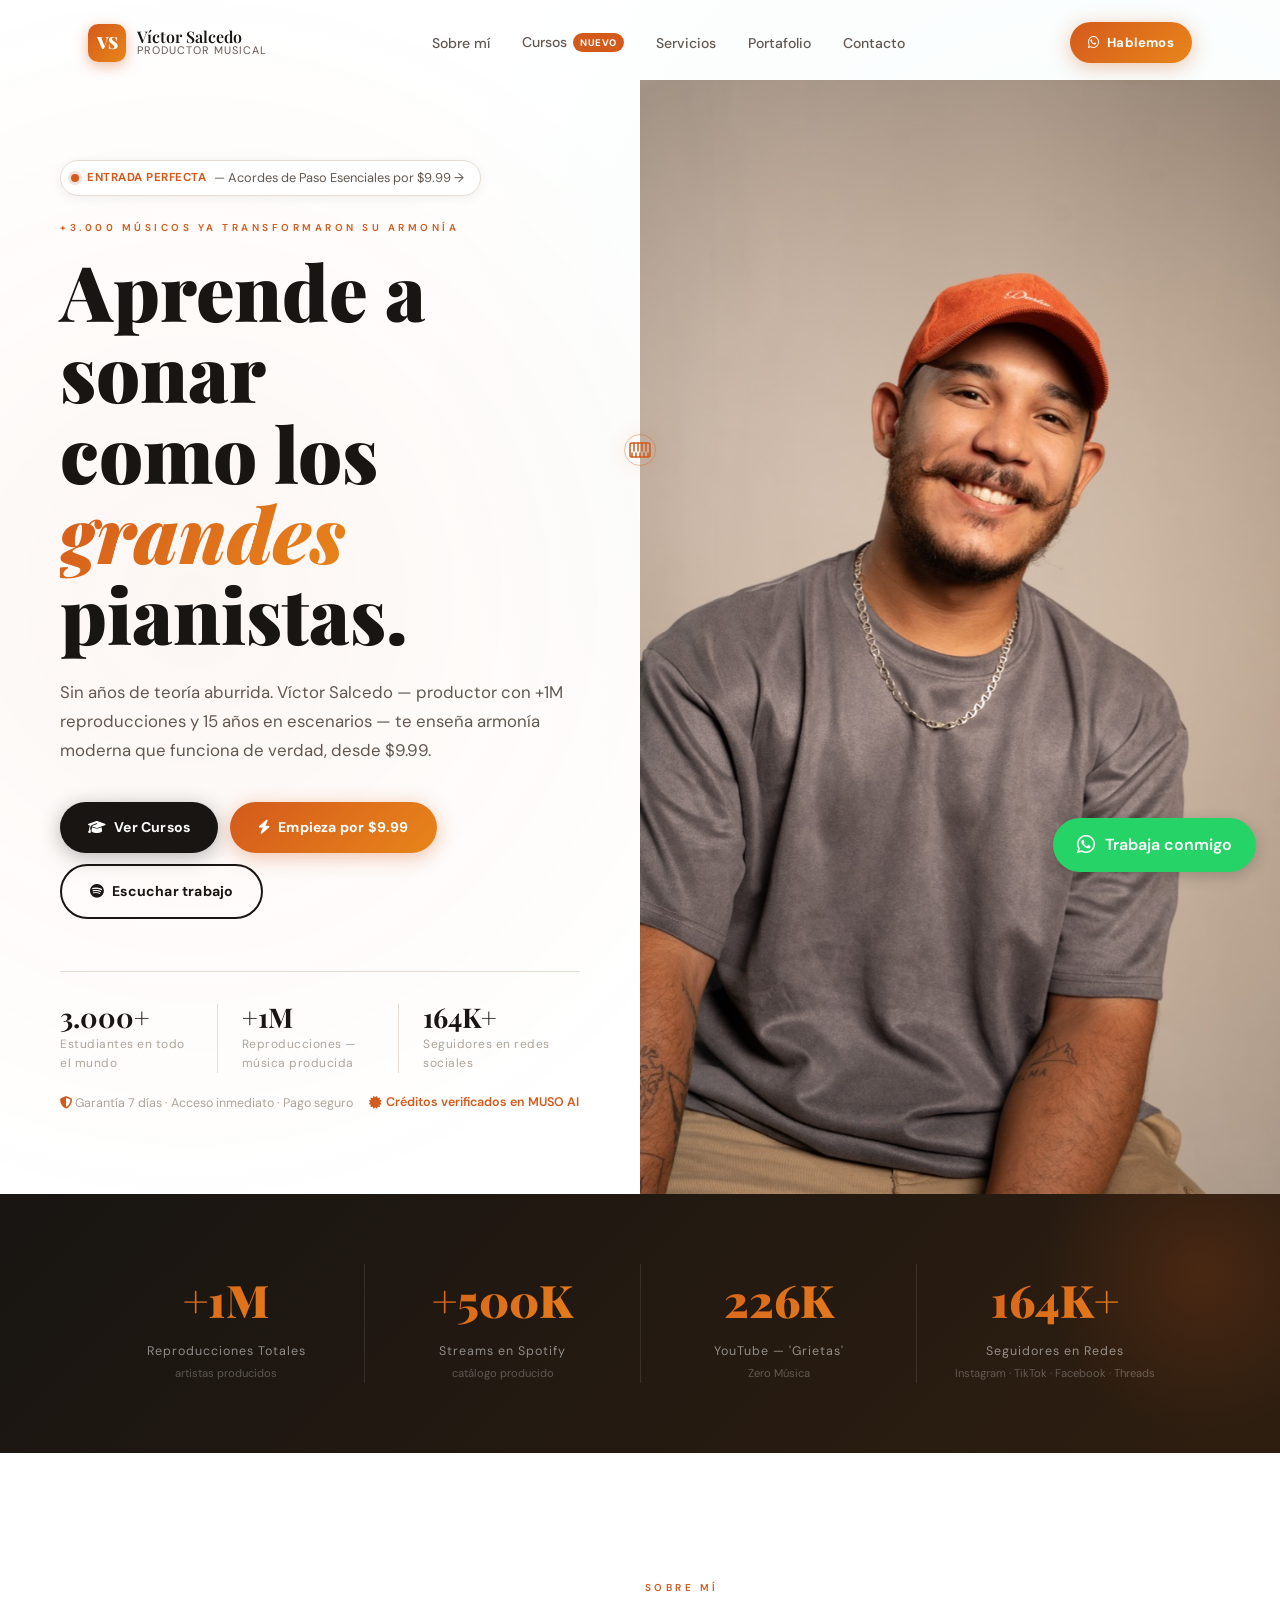
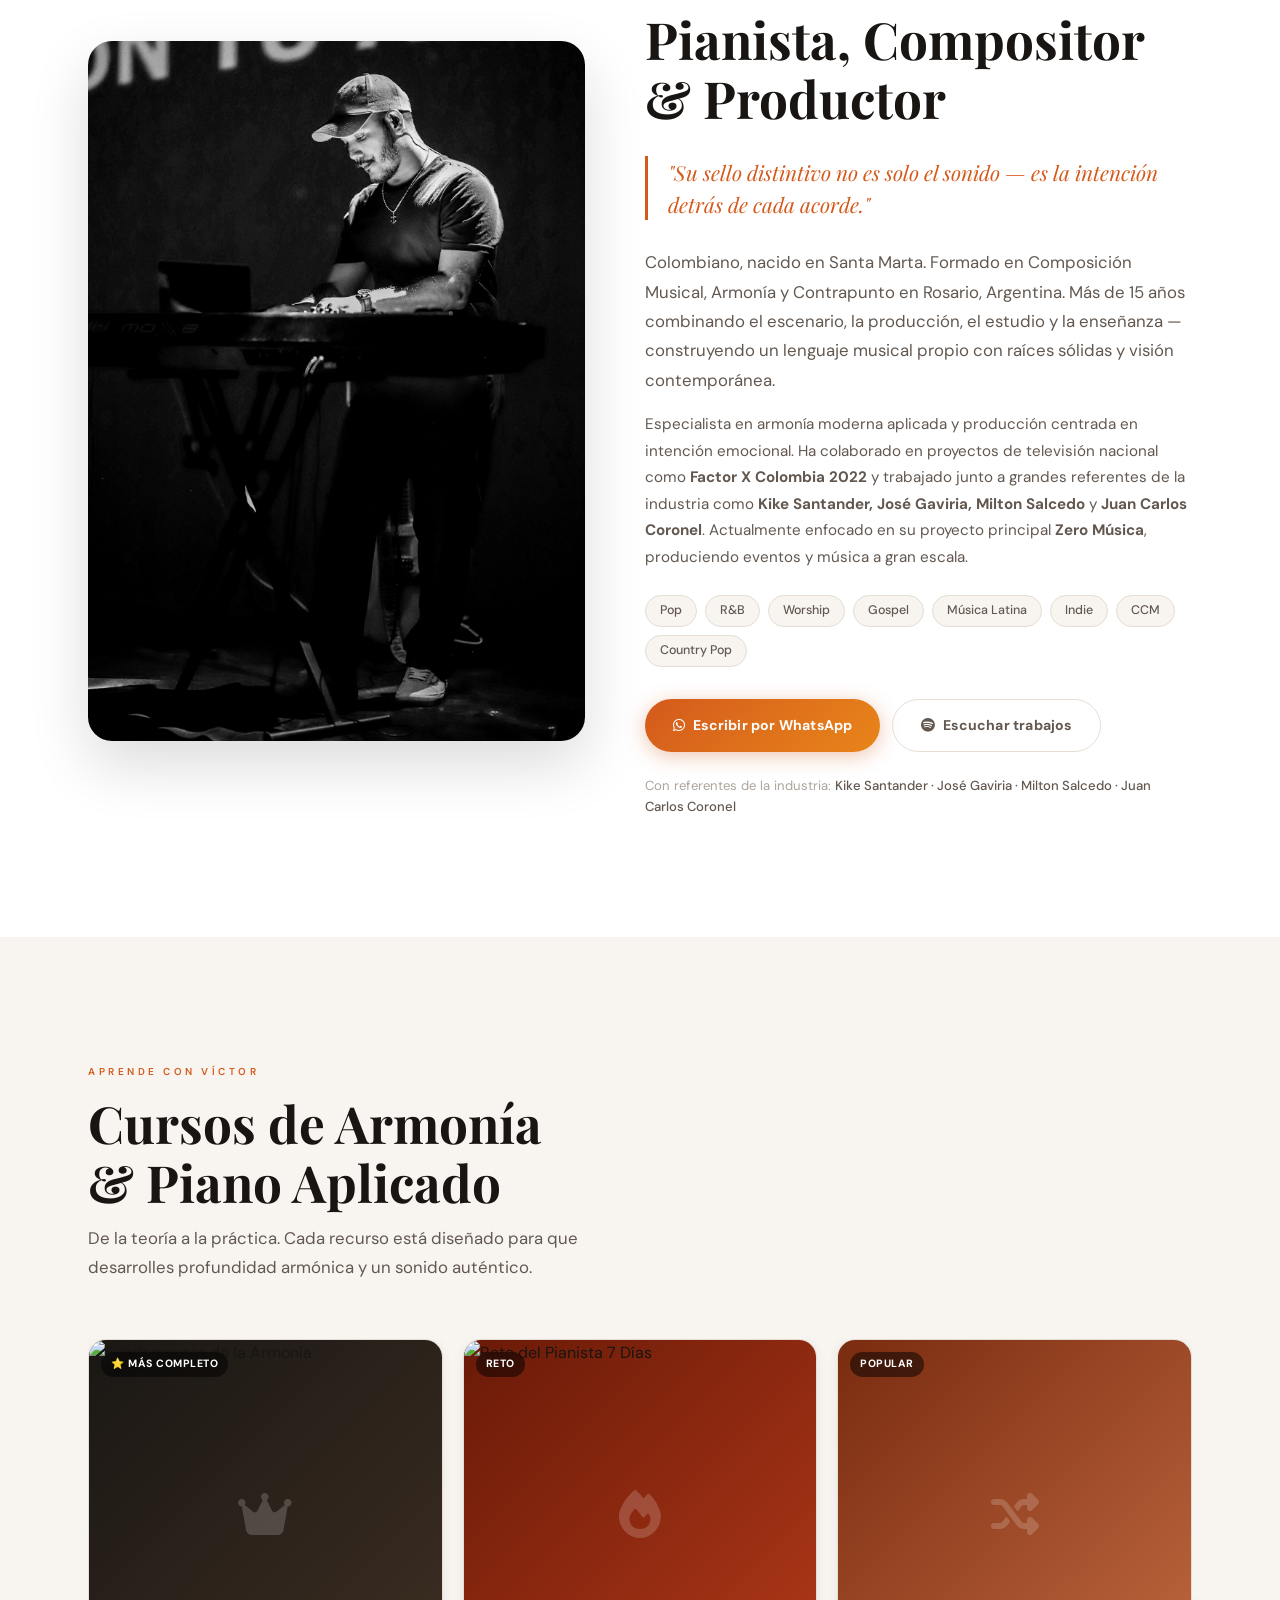
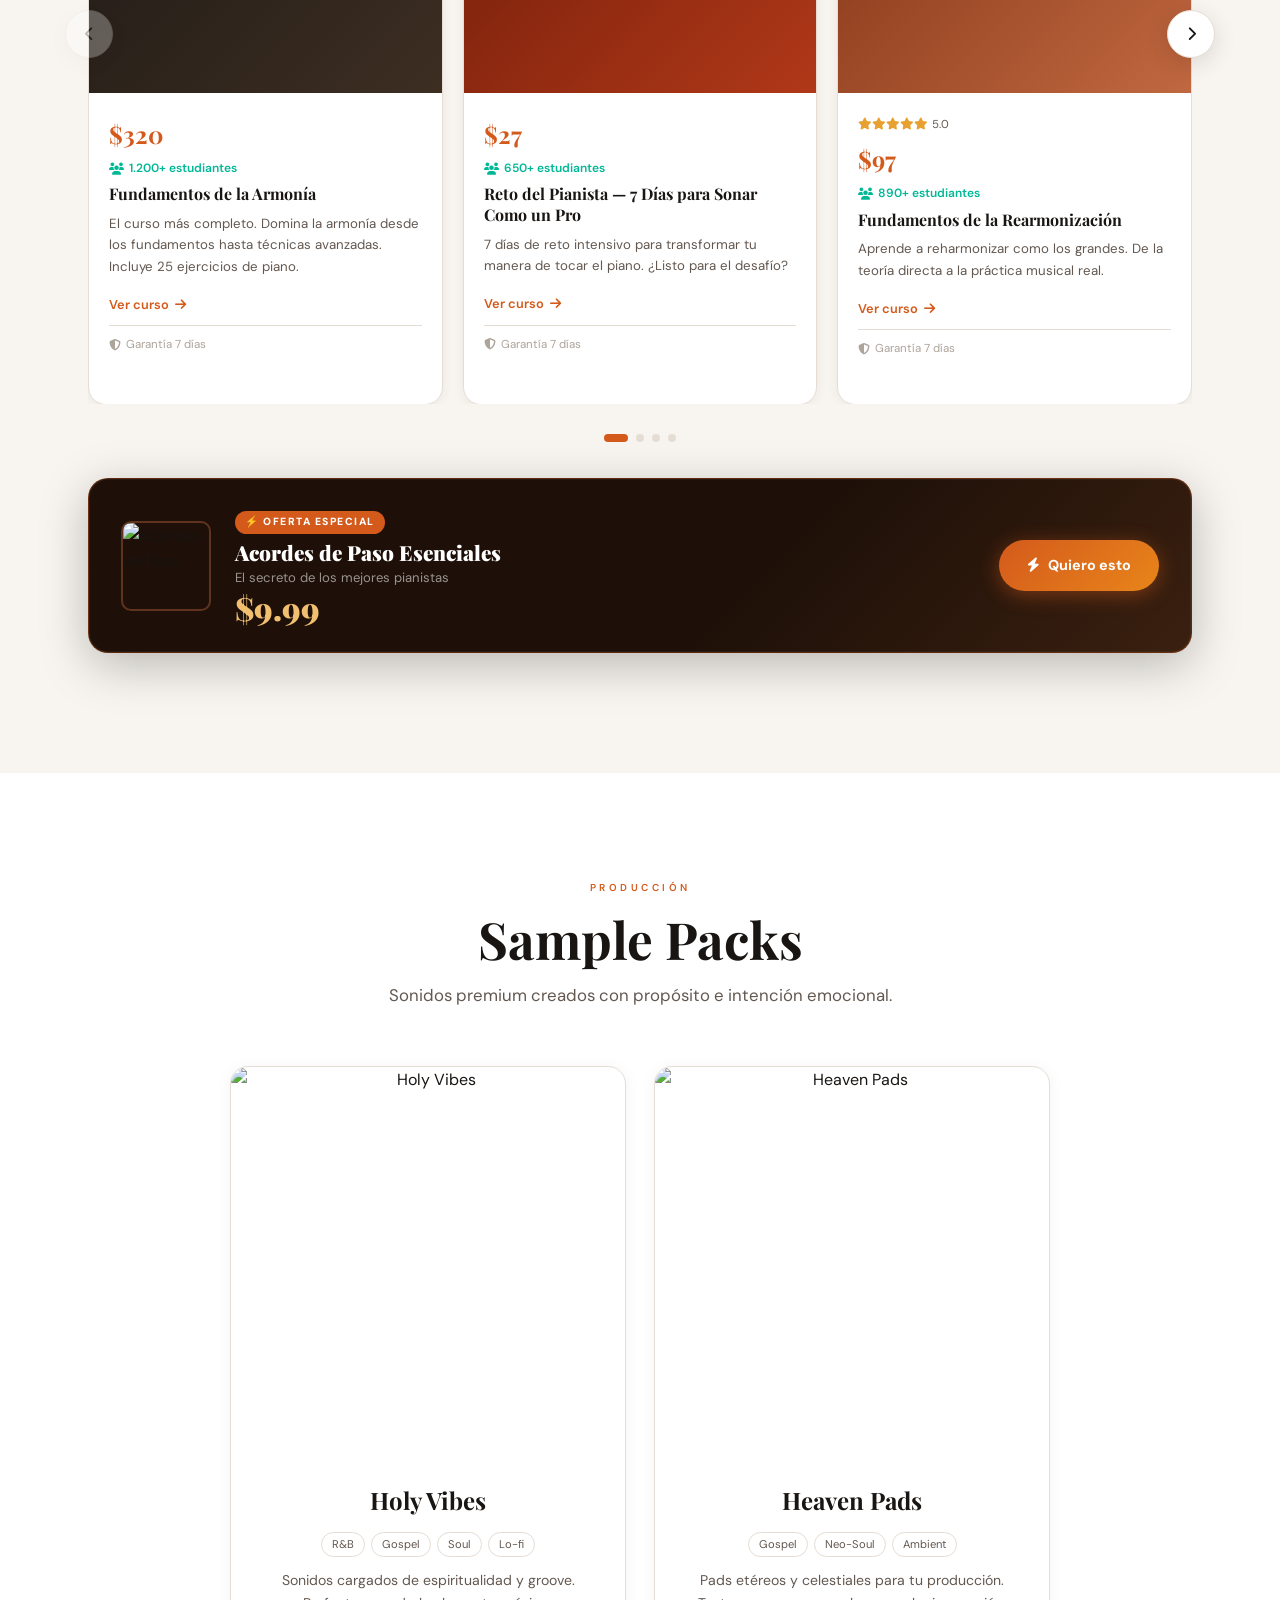
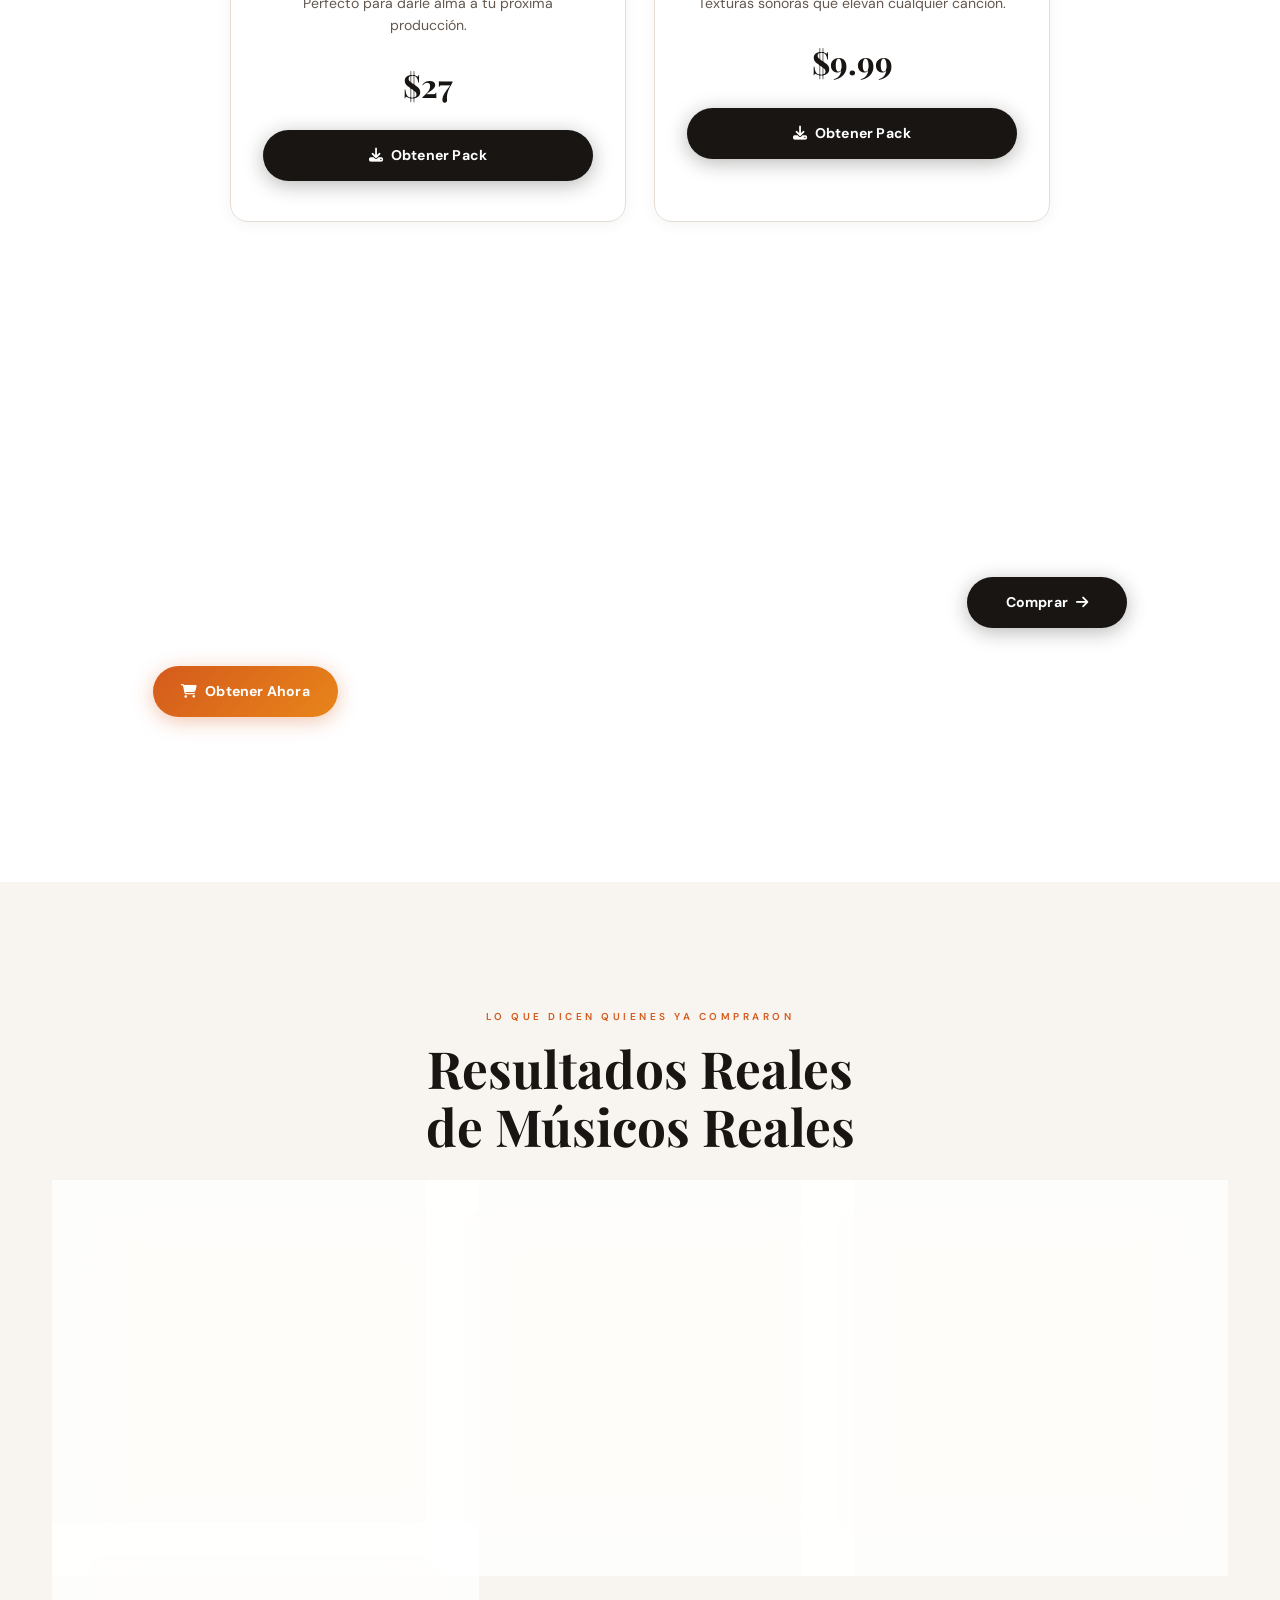
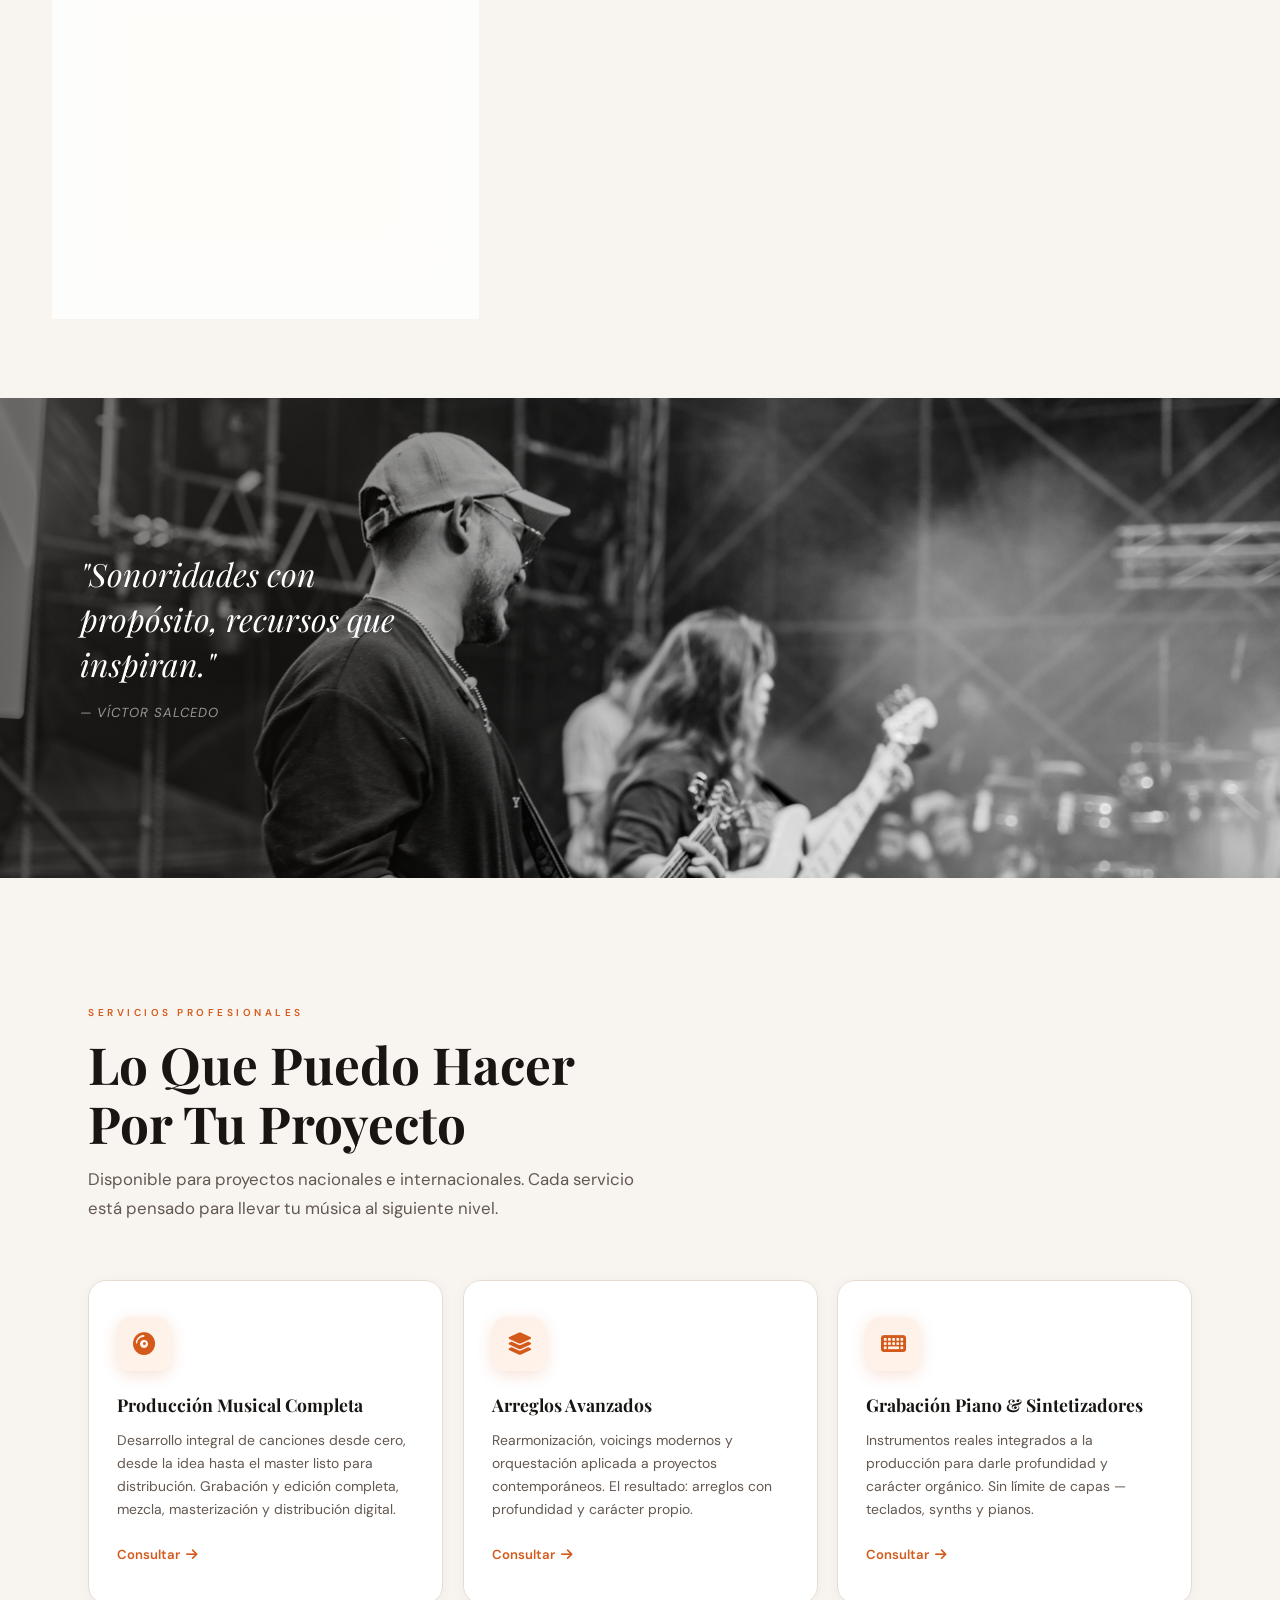
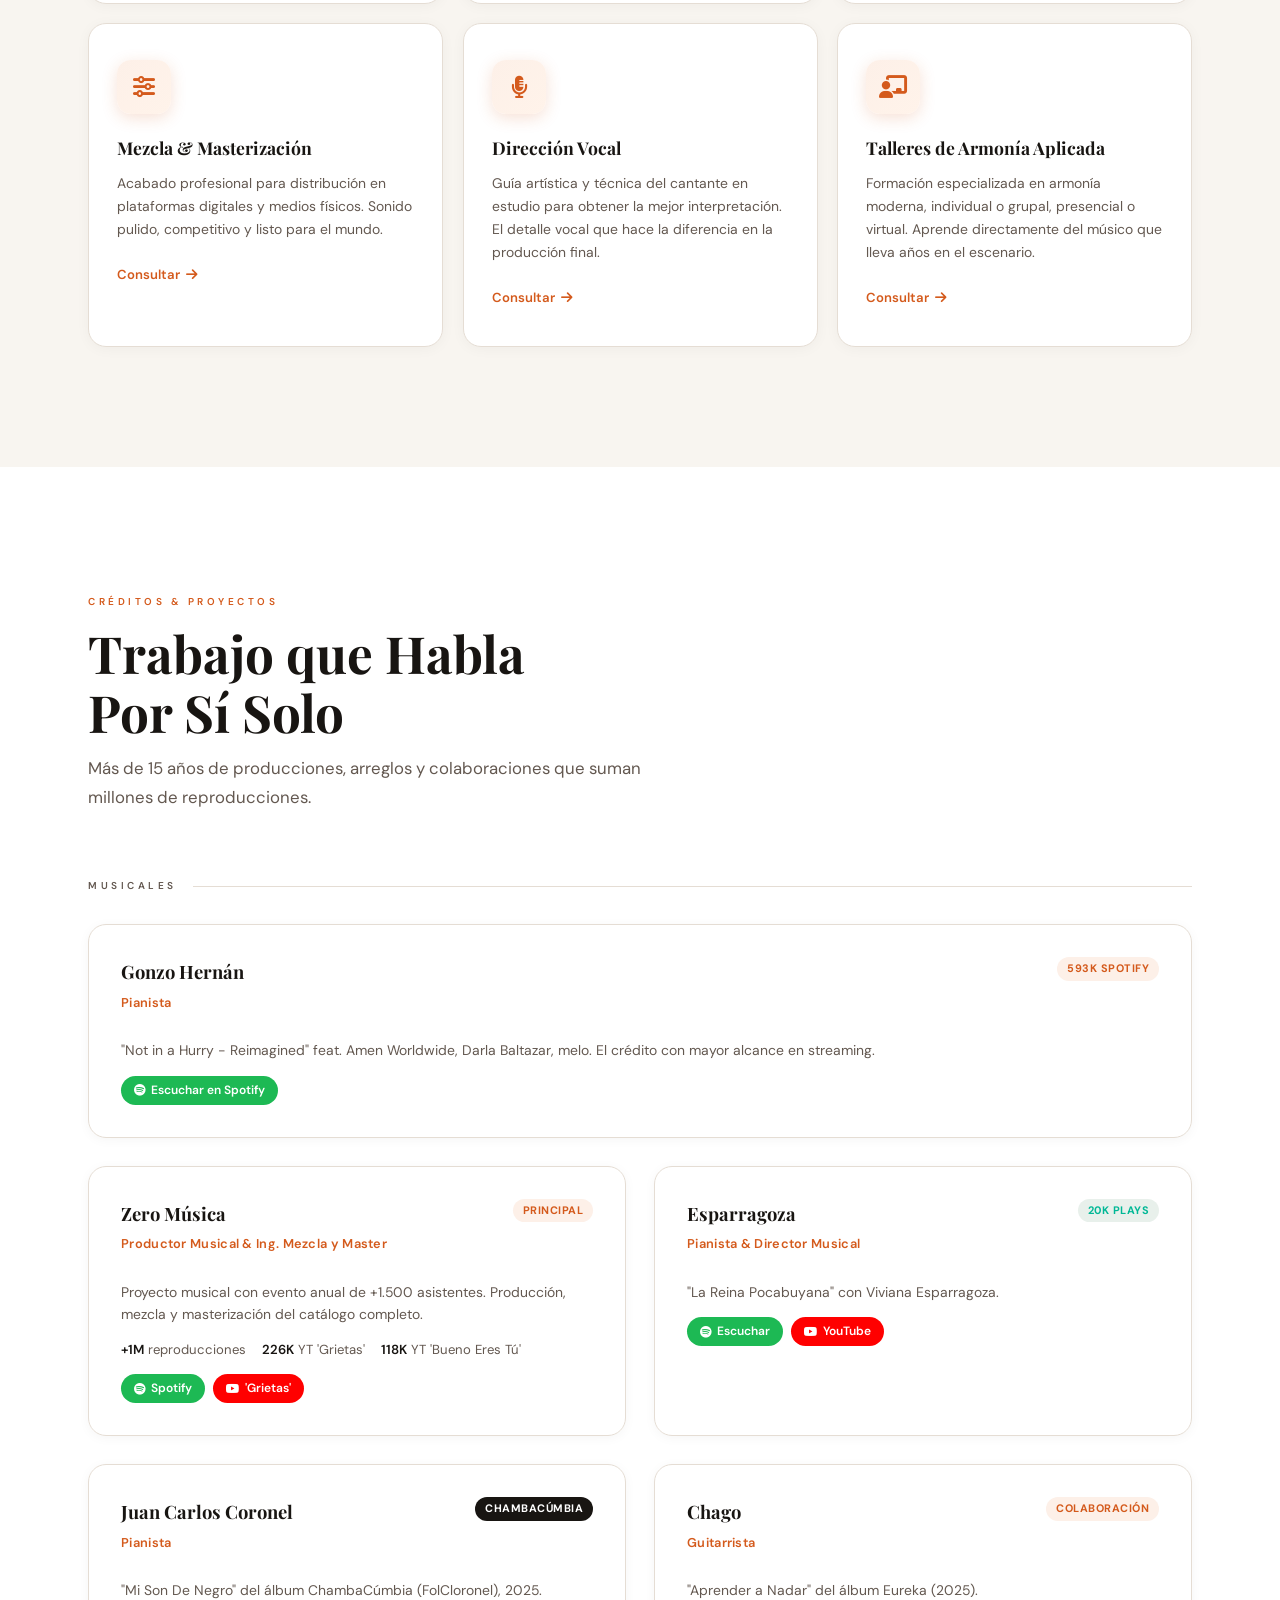
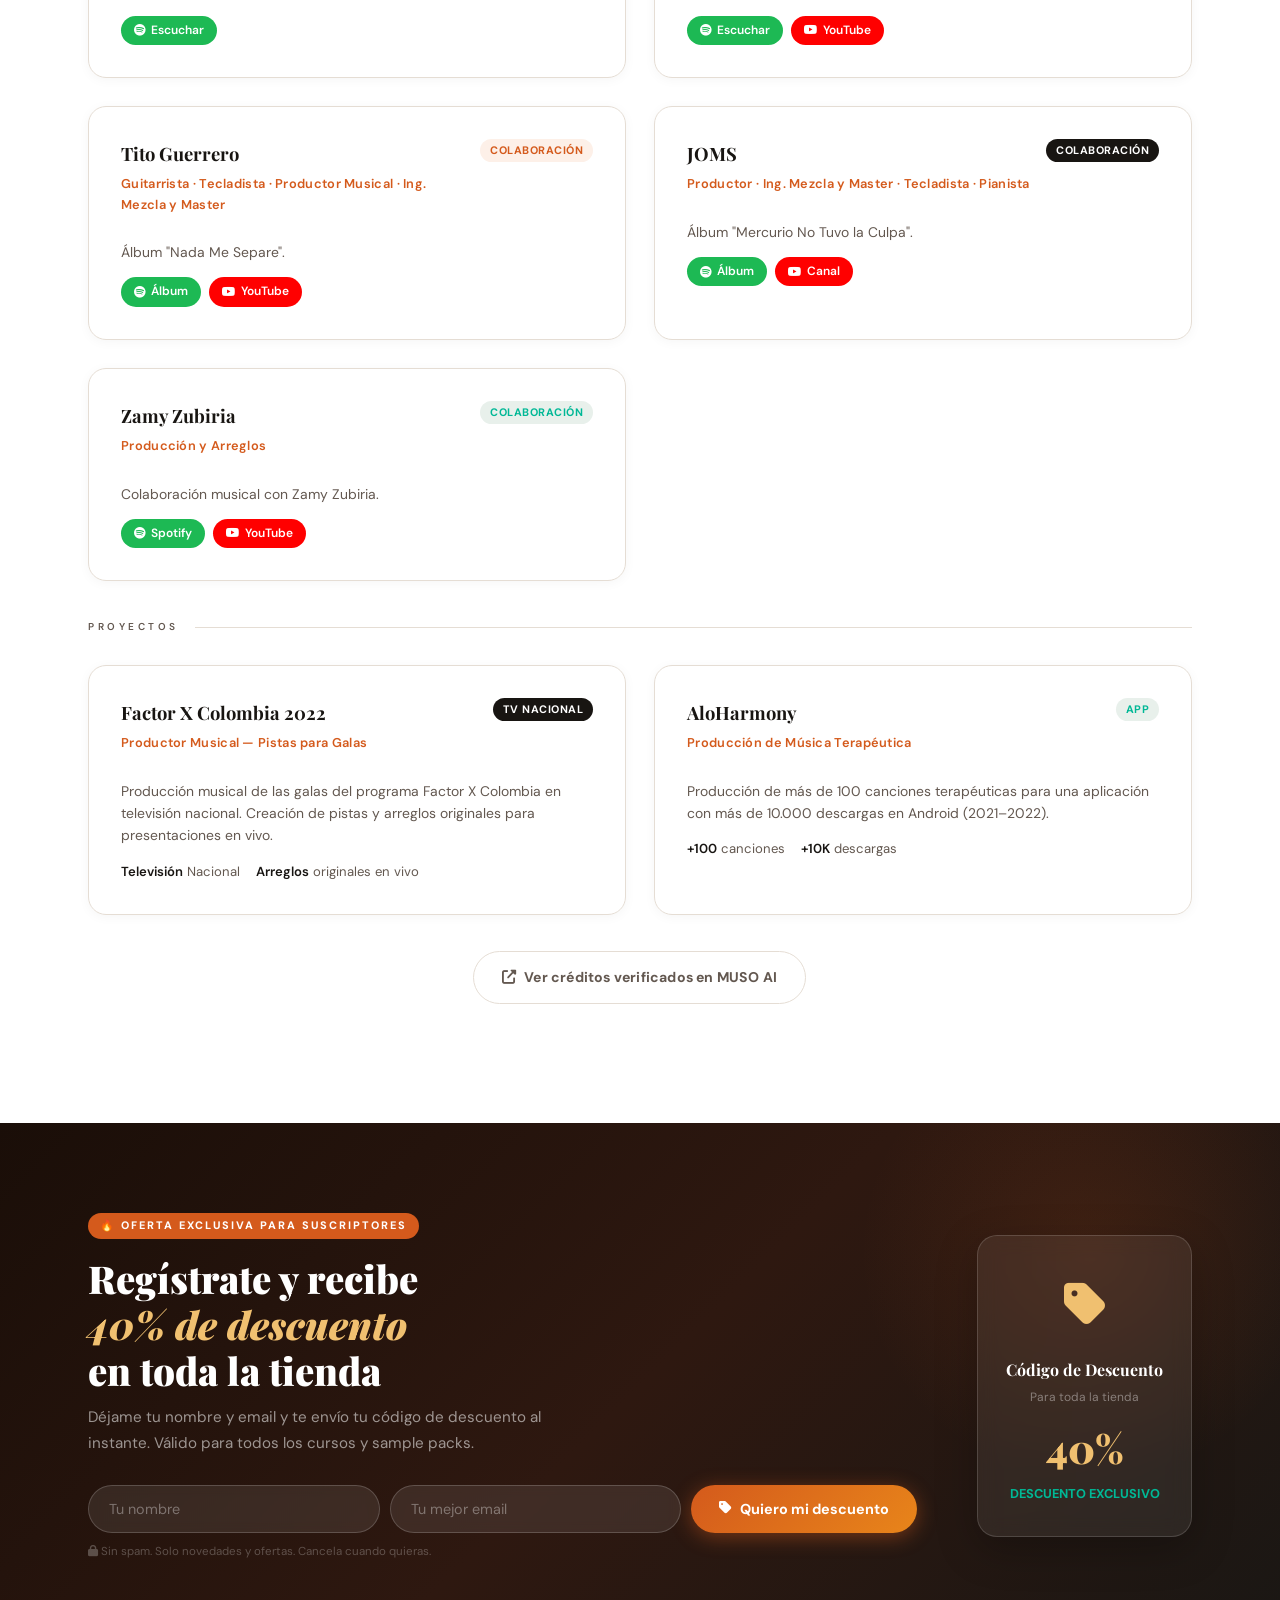
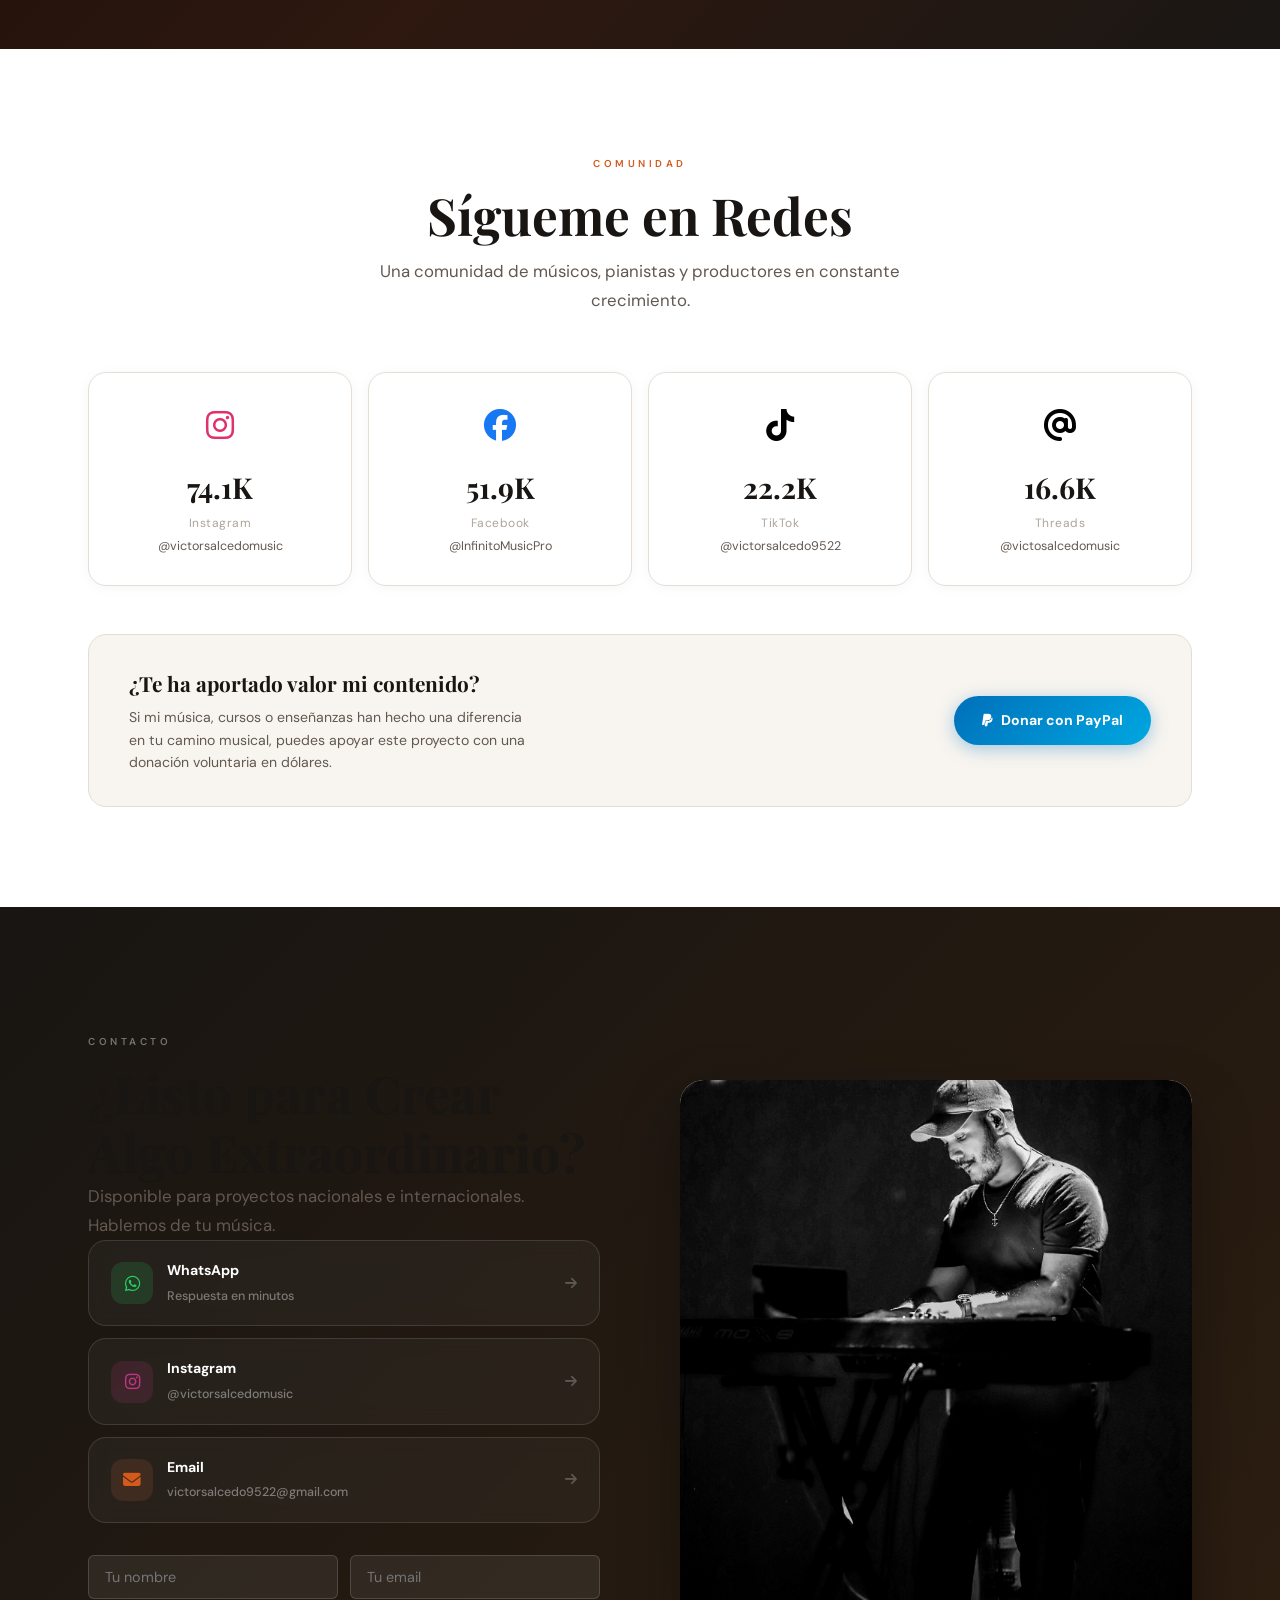
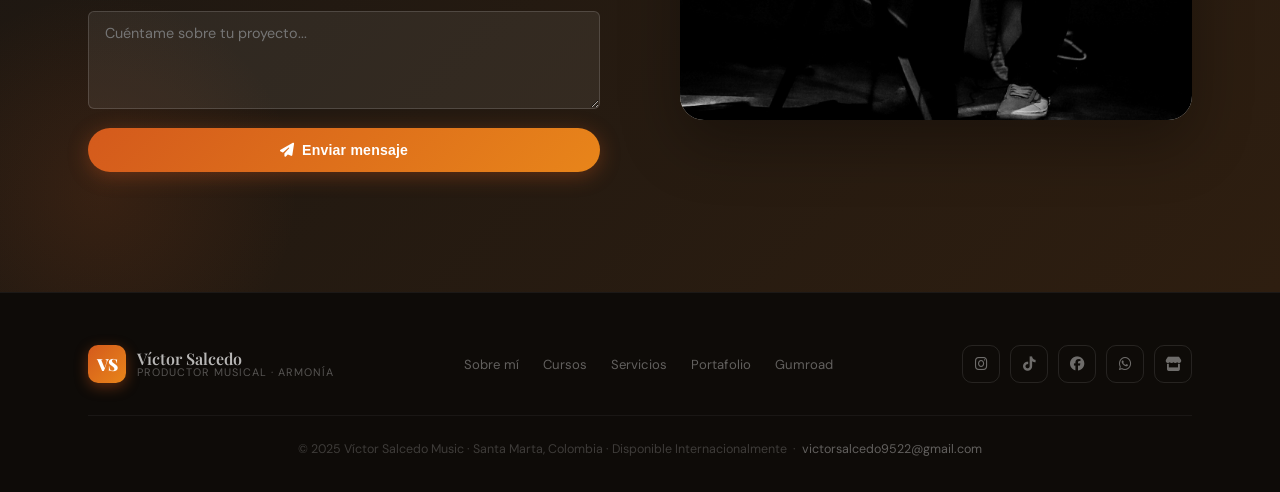
==== commit 6e92bff1: "Add premium design, piano cursor, and performance optimizations" ====
--- a/index.html
+++ b/index.html
@@ -75,6 +75,23 @@
 </head>
 <body>
 
+<!-- Custom Cursor Elements -->
+<div class="cursor-dot" id="cursor-dot">
+  <svg viewBox="0 0 24 24" fill="none" stroke="currentColor" stroke-width="1.5" stroke-linecap="round" stroke-linejoin="round">
+    <rect x="2" y="5" width="20" height="14" rx="2" ry="2"></rect>
+    <path d="M6 5v8"></path>
+    <path d="M10 5v8"></path>
+    <path d="M14 5v8"></path>
+    <path d="M18 5v8"></path>
+    <path d="M4 19v-4"></path>
+    <path d="M8 19v-4"></path>
+    <path d="M12 19v-4"></path>
+    <path d="M16 19v-4"></path>
+    <path d="M20 19v-4"></path>
+  </svg>
+</div>
+<div class="cursor-ring" id="cursor-ring"></div>
+
 <!-- ══ NAV ══ -->
 <nav id="navbar">
   <div class="container">
@@ -944,6 +961,7 @@
         <!-- Formulario de contacto -->
         <form id="contactForm" action="https://formspree.io/f/mbdpaedy" method="POST" style="margin-top:32px;">
           <input type="hidden" name="_subject" value="Nuevo mensaje desde victorsalcedomusic.com" />
+          <input type="hidden" name="_next" value="https://victorsalcedomusic.com/#contacto" />
           <input type="text" name="_gotcha" style="display:none;" tabindex="-1" autocomplete="off" />
           <div style="display:flex;gap:12px;flex-wrap:wrap;margin-bottom:12px;">
             <input type="text" name="nombre" placeholder="Tu nombre" required
@@ -1013,6 +1031,9 @@
   </div>
 </div>
 
-<script src="main.js" defer></script>
+<!-- External Libraries -->
+<script src="https://cdnjs.cloudflare.com/ajax/libs/vanilla-tilt/1.8.1/vanilla-tilt.min.js"></script>
+
+<script src="main.js?v=4" defer></script>
 </body>
 </html>
--- a/styles.css
+++ b/styles.css
@@ -2,17 +2,21 @@
 
     :root {
       --white:   #FFFFFF;
-      --cream:   #F9F6F1;
-      --cream2:  #F2EDE3;
-      --dark:    #1A1714;
-      --mid:     #6B6056;
-      --light:   #B0A89E;
-      --accent:  #C06840;       /* terracota — misma vibra que la gorra */
-      --accent2: #7A9E87;       /* sage verde */
-      --accent3: #5B7FA6;       /* azul pizarra suave */
-      --alight:  #FAEEE6;       /* fondo terracota muy suave */
-      --border:  #E8E0D4;
-      --radius:  10px;
+      --cream:   #F8F5F0;
+      --cream2:  #EFE9DF;
+      --dark:    #181512;
+      --mid:     #635850;
+      --light:   #ADA49A;
+      --accent:  #D45A1C;       /* naranja fuego — más vivo y moderno */
+      --accent2: #00B896;       /* teal eléctrico 2026 */
+      --accent3: #4A7EC8;       /* azul cobalto */
+      --alight:  #FDF0E8;
+      --border:  #E5DDD4;
+      --radius:  18px;
+      --radius-sm: 10px;
+      --radius-pill: 100px;
+      --grad:    linear-gradient(135deg, #D45A1C 0%, #E8851A 100%);
+      --grad-dark: linear-gradient(135deg, #181512 0%, #2E1E10 100%);
     }
 
     html { scroll-behavior: smooth; }
@@ -68,11 +72,11 @@
       display: inline-flex;
       align-items: center;
       gap: 8px;
-      padding: 13px 26px;
-      border-radius: 5px;
-      font-weight: 600;
+      padding: 14px 28px;
+      border-radius: var(--radius-pill);
+      font-weight: 700;
       font-size: 0.88rem;
-      letter-spacing: 0.3px;
+      letter-spacing: 0.2px;
       text-decoration: none;
       cursor: pointer;
       border: none;
@@ -81,15 +85,17 @@
     .btn-dark {
       background: var(--dark);
       color: var(--white);
-    }
-    .btn-dark:hover { background: #333028; transform: translateY(-2px); }
+      box-shadow: 0 4px 20px rgba(24,21,18,0.3);
+    }
+    .btn-dark:hover { background: #2E2520; transform: translateY(-2px); box-shadow: 0 8px 28px rgba(24,21,18,0.4); }
     .btn-accent {
-      background: var(--accent);
+      background: var(--grad);
       color: var(--white);
-    }
-    .btn-accent:hover { background: #a85830; transform: translateY(-2px); }
+      box-shadow: 0 4px 20px rgba(212,90,28,0.35);
+    }
+    .btn-accent:hover { filter: brightness(1.08); transform: translateY(-2px); box-shadow: 0 8px 28px rgba(212,90,28,0.45); }
     .btn-outline {
-      border: 1.5px solid var(--dark);
+      border: 2px solid var(--dark);
       color: var(--dark);
       background: transparent;
     }
@@ -101,10 +107,19 @@
     }
     .btn-ghost:hover { border-color: var(--accent); color: var(--accent); }
     .btn-green {
-      background: #25D366;
+      background: linear-gradient(135deg, #25D366 0%, #1aac52 100%);
       color: var(--white);
-    }
-    .btn-green:hover { background: #1ebe5a; transform: translateY(-2px); }
+      box-shadow: 0 4px 18px rgba(37,211,102,0.35);
+    }
+    .btn-green:hover { filter: brightness(1.08); transform: translateY(-2px); box-shadow: 0 8px 26px rgba(37,211,102,0.45); }
+
+    /* ── GRADIENT TEXT ── */
+    .grad-text {
+      background: var(--grad);
+      -webkit-background-clip: text;
+      -webkit-text-fill-color: transparent;
+      background-clip: text;
+    }
 
     /* ── SCROLL ANIMATIONS ── */
     .fade-up { opacity: 0; transform: translateY(32px); transition: opacity 0.7s ease, transform 0.65s ease; }
@@ -121,12 +136,12 @@
       transition: all 0.3s ease;
     }
     nav.scrolled {
-      background: rgba(255,255,255,0.94);
-      backdrop-filter: blur(16px);
-      -webkit-backdrop-filter: blur(16px);
-      border-bottom: 1px solid var(--border);
-      padding: 14px 0;
-      box-shadow: 0 2px 20px rgba(0,0,0,0.05);
+      background: rgba(255,255,255,0.88);
+      backdrop-filter: blur(20px);
+      -webkit-backdrop-filter: blur(20px);
+      border-bottom: 1px solid rgba(229,221,212,0.6);
+      padding: 12px 0;
+      box-shadow: 0 4px 28px rgba(0,0,0,0.07);
     }
     .nav-inner {
       display: flex;
@@ -141,14 +156,15 @@
     }
     .logo-mark {
       width: 38px; height: 38px;
-      border-radius: 6px;
-      background: var(--dark);
+      border-radius: 10px;
+      background: var(--grad);
       display: flex; align-items: center; justify-content: center;
       font-family: 'Playfair Display', serif;
       font-weight: 900;
       font-size: 1.05rem;
       color: var(--white);
       letter-spacing: -0.5px;
+      box-shadow: 0 4px 14px rgba(212,90,28,0.4);
     }
     .logo-text {
       font-family: 'Playfair Display', serif;
@@ -212,7 +228,10 @@
     .hero-title { margin-bottom: 24px; }
     .hero-title em {
       font-style: italic;
-      color: var(--accent);
+      background: var(--grad);
+      -webkit-background-clip: text;
+      -webkit-text-fill-color: transparent;
+      background-clip: text;
     }
     .hero-desc { margin-bottom: 36px; }
     .hero-btns { display: flex; flex-wrap: wrap; gap: 12px; margin-bottom: 52px; }
@@ -340,7 +359,8 @@
       width: 100%;
       aspect-ratio: 4/5;
       object-fit: cover;
-      border-radius: var(--radius);
+      border-radius: 24px;
+      box-shadow: 0 24px 60px rgba(0,0,0,0.14);
     }
     .about-img-placeholder {
       width: 100%;
@@ -356,11 +376,12 @@
     .about-img-placeholder i { font-size: 2.5rem; opacity: 0.35; }
     .about-decoration {
       position: absolute;
-      bottom: -20px; right: -20px;
-      width: 140px; height: 140px;
-      background: var(--alight);
+      bottom: -24px; right: -24px;
+      width: 160px; height: 160px;
+      background: linear-gradient(135deg, rgba(212,90,28,0.18) 0%, rgba(0,184,150,0.12) 100%);
       border-radius: 50%;
       z-index: -1;
+      filter: blur(2px);
     }
     .about-label { margin-bottom: 10px; }
     .about-quote {
@@ -394,8 +415,18 @@
 
     /* ── STATS BAND ── */
     #stats {
-      background: var(--dark);
-      padding: 60px 0;
+      background: var(--grad-dark);
+      padding: 70px 0;
+      position: relative;
+      overflow: hidden;
+    }
+    #stats::before {
+      content: '';
+      position: absolute;
+      top: -80px; right: -80px;
+      width: 320px; height: 320px;
+      background: radial-gradient(circle, rgba(212,90,28,0.18) 0%, transparent 70%);
+      pointer-events: none;
     }
     .stats-grid {
       display: grid;
@@ -409,13 +440,16 @@
     .stat-item + .stat-item { border-left: 1px solid rgba(255,255,255,0.1); }
     .stat-num {
       font-family: 'Playfair Display', serif;
-      font-size: clamp(2rem, 3.5vw, 3rem);
-      font-weight: 700;
-      color: var(--white);
+      font-size: clamp(2.2rem, 3.5vw, 3.2rem);
+      font-weight: 900;
+      background: var(--grad);
+      -webkit-background-clip: text;
+      -webkit-text-fill-color: transparent;
+      background-clip: text;
       display: block;
       margin-bottom: 6px;
     }
-    .stat-label { font-size: 0.78rem; color: rgba(255,255,255,0.45); letter-spacing: 1px; }
+    .stat-label { font-size: 0.78rem; color: rgba(255,255,255,0.5); letter-spacing: 1px; }
     .stat-sub { font-size: 0.7rem; color: rgba(255,255,255,0.28); margin-top: 3px; }
 
     /* ── SECTION HEADER ── */
@@ -443,10 +477,11 @@
       border-radius: var(--radius);
       overflow: hidden;
       border: 1px solid var(--border);
-      transition: transform 0.3s, box-shadow 0.3s;
+      transition: transform 0.35s cubic-bezier(0.25,0.46,0.45,0.94), box-shadow 0.35s;
       height: 100%;
-    }
-    .slide-inner:hover { transform: translateY(-5px); box-shadow: 0 20px 56px rgba(0,0,0,0.11); border-color: transparent; }
+      box-shadow: 0 2px 12px rgba(0,0,0,0.06);
+    }
+    .slide-inner:hover { transform: translateY(-8px); box-shadow: 0 28px 64px rgba(0,0,0,0.14); border-color: transparent; }
     .slide-img {
       position: relative;
       aspect-ratio: 1/1;
@@ -474,14 +509,14 @@
     /* Arrows */
     .slider-btn {
       position: absolute; top: 42%; transform: translateY(-50%); z-index: 10;
-      width: 46px; height: 46px; border-radius: 50%;
-      background: var(--white); border: 1px solid var(--border);
-      color: var(--dark); font-size: 0.88rem; cursor: pointer;
+      width: 48px; height: 48px; border-radius: 50%;
+      background: var(--white); border: 1.5px solid var(--border);
+      color: var(--dark); font-size: 0.9rem; cursor: pointer;
       display: flex; align-items: center; justify-content: center;
-      transition: all 0.22s; box-shadow: 0 4px 18px rgba(0,0,0,0.1);
-    }
-    .slider-btn:hover { background: var(--dark); color: var(--white); border-color: var(--dark); }
-    .slider-btn:disabled { opacity: 0.3; cursor: default; pointer-events: none; }
+      transition: all 0.22s; box-shadow: 0 6px 24px rgba(0,0,0,0.12);
+    }
+    .slider-btn:hover { background: var(--grad); color: var(--white); border-color: transparent; box-shadow: 0 8px 28px rgba(212,90,28,0.35); }
+    .slider-btn:disabled { opacity: 0.28; cursor: default; pointer-events: none; }
     .slider-prev { left: -23px; }
     .slider-next { right: -23px; }
     /* Dots */
@@ -508,10 +543,11 @@
       border-radius: var(--radius);
       padding: 40px 32px;
       text-align: center;
-      transition: all 0.3s ease;
-      background: var(--cream);
-    }
-    .pack-card:hover { transform: translateY(-5px); box-shadow: 0 20px 50px rgba(0,0,0,0.07); border-color: var(--accent); }
+      transition: all 0.35s ease;
+      background: var(--white);
+      box-shadow: 0 2px 16px rgba(0,0,0,0.05);
+    }
+    .pack-card:hover { transform: translateY(-8px); box-shadow: 0 28px 60px rgba(0,0,0,0.1); border-color: var(--accent); }
     .pack-icon { font-size: 2.8rem; margin-bottom: 18px; color: var(--accent); }
     .pack-title { font-family: 'Playfair Display', serif; font-size: 1.5rem; font-weight: 700; margin-bottom: 8px; }
     .pack-tags { display: flex; flex-wrap: wrap; gap: 6px; justify-content: center; margin: 12px 0; }
@@ -522,14 +558,15 @@
     /* ── FEATURED PRODUCT ── */
     #featured { padding: 0 0 100px; background: var(--white); }
     .featured-band {
-      background: var(--alight);
-      border-radius: 16px;
+      background: linear-gradient(135deg, var(--alight) 0%, #FFF8F2 100%);
+      border-radius: 24px;
       padding: 64px;
       display: grid;
       grid-template-columns: 1fr auto;
       gap: 60px;
       align-items: center;
-      border: 1px solid rgba(192, 104, 64, 0.15);
+      border: 1.5px solid rgba(212, 90, 28, 0.2);
+      box-shadow: 0 12px 48px rgba(212,90,28,0.08);
     }
     .featured-eyebrow { display: flex; align-items: center; gap: 10px; margin-bottom: 16px; }
     .feat-title { font-family: 'Playfair Display', serif; font-size: clamp(1.8rem, 3vw, 2.6rem); font-weight: 900; line-height: 1.2; margin-bottom: 14px; }
@@ -552,17 +589,19 @@
       border: 1px solid var(--border);
       border-radius: var(--radius);
       padding: 36px 28px;
-      transition: all 0.3s ease;
-    }
-    .service-card:hover { transform: translateY(-4px); box-shadow: 0 14px 40px rgba(0,0,0,0.08); border-color: var(--accent); }
+      transition: all 0.35s ease;
+      box-shadow: 0 2px 14px rgba(0,0,0,0.04);
+    }
+    .service-card:hover { transform: translateY(-6px); box-shadow: 0 20px 52px rgba(0,0,0,0.1); border-color: var(--accent); }
     .service-icon-wrap {
-      width: 52px; height: 52px;
-      border-radius: 8px;
-      background: var(--alight);
+      width: 54px; height: 54px;
+      border-radius: 14px;
+      background: linear-gradient(135deg, var(--alight), #FFF3EA);
       display: flex; align-items: center; justify-content: center;
       margin-bottom: 20px;
-      font-size: 1.3rem;
+      font-size: 1.4rem;
       color: var(--accent);
+      box-shadow: 0 4px 16px rgba(212,90,28,0.18);
     }
     .service-title { font-family: 'Playfair Display', serif; font-size: 1.1rem; font-weight: 700; margin-bottom: 10px; }
     .service-desc { font-size: 0.87rem; color: var(--mid); line-height: 1.65; margin-bottom: 20px; }
@@ -589,9 +628,10 @@
       border: 1px solid var(--border);
       border-radius: var(--radius);
       padding: 32px;
-      transition: all 0.3s;
-    }
-    .proj-card:hover { border-color: var(--accent); box-shadow: 0 10px 32px rgba(0,0,0,0.06); }
+      transition: all 0.35s;
+      box-shadow: 0 2px 12px rgba(0,0,0,0.04);
+    }
+    .proj-card:hover { border-color: var(--accent); box-shadow: 0 14px 40px rgba(0,0,0,0.09); transform: translateY(-4px); }
     .proj-head { display: flex; align-items: flex-start; justify-content: space-between; margin-bottom: 14px; gap: 12px; }
     .proj-badge {
       display: inline-block;
@@ -674,24 +714,28 @@
       gap: 20px;
     }
     .testi-card {
-      background: var(--white);
-      border: 1px solid var(--border);
+      background: rgba(255,255,255,0.75);
+      backdrop-filter: blur(12px);
+      -webkit-backdrop-filter: blur(12px);
+      border: 1px solid rgba(255,255,255,0.9);
       border-radius: var(--radius);
       padding: 32px 28px;
-      transition: all 0.3s;
-    }
-    .testi-card:hover { transform: translateY(-3px); box-shadow: 0 12px 36px rgba(0,0,0,0.07); }
-    .testi-stars { color: #E8A030; font-size: 0.85rem; margin-bottom: 16px; }
-    .testi-text { font-size: 0.9rem; color: var(--mid); line-height: 1.7; margin-bottom: 24px; font-style: italic; }
+      transition: all 0.35s;
+      box-shadow: 0 4px 24px rgba(0,0,0,0.06);
+    }
+    .testi-card:hover { transform: translateY(-5px); box-shadow: 0 18px 48px rgba(0,0,0,0.1); }
+    .testi-stars { color: #F0A820; font-size: 0.85rem; margin-bottom: 16px; }
+    .testi-text { font-size: 0.9rem; color: var(--mid); line-height: 1.75; margin-bottom: 24px; font-style: italic; }
     .testi-author { display: flex; align-items: center; gap: 12px; }
     .testi-avatar {
-      width: 42px; height: 42px; border-radius: 50%;
-      background: var(--cream2);
+      width: 44px; height: 44px; border-radius: 50%;
+      background: linear-gradient(135deg, var(--alight), #FFE8D8);
       display: flex; align-items: center; justify-content: center;
-      font-weight: 700; font-size: 0.95rem; color: var(--accent);
+      font-weight: 800; font-size: 0.95rem; color: var(--accent);
       flex-shrink: 0;
-    }
-    .testi-name { font-weight: 600; font-size: 0.88rem; }
+      box-shadow: 0 3px 12px rgba(212,90,28,0.2);
+    }
+    .testi-name { font-weight: 700; font-size: 0.88rem; }
     .testi-where { font-size: 0.75rem; color: var(--light); }
 
     /* ── REDES ── */
@@ -709,10 +753,11 @@
       text-align: center;
       text-decoration: none;
       color: inherit;
-      transition: all 0.3s;
-      background: var(--cream);
-    }
-    .red-card:hover { transform: translateY(-4px); box-shadow: 0 12px 36px rgba(0,0,0,0.08); border-color: var(--accent); }
+      transition: all 0.35s;
+      background: var(--white);
+      box-shadow: 0 2px 14px rgba(0,0,0,0.04);
+    }
+    .red-card:hover { transform: translateY(-6px); box-shadow: 0 20px 48px rgba(0,0,0,0.1); border-color: var(--accent); }
     .red-icon { font-size: 2rem; margin-bottom: 12px; }
     .red-count { font-family: 'Playfair Display', serif; font-size: 1.8rem; font-weight: 700; margin-bottom: 4px; }
     .red-name { font-size: 0.75rem; color: var(--light); letter-spacing: 0.5px; }
@@ -732,21 +777,32 @@
     .donate-text p { font-size: 0.88rem; color: var(--mid); max-width: 400px; }
     .btn-paypal {
       display: inline-flex; align-items: center; gap: 8px;
-      background: #0070BA; color: var(--white);
-      padding: 13px 26px; border-radius: 5px;
-      font-weight: 600; font-size: 0.88rem;
+      background: linear-gradient(135deg, #0070BA, #00A7E1);
+      color: var(--white);
+      padding: 13px 28px; border-radius: var(--radius-pill);
+      font-weight: 700; font-size: 0.88rem;
       text-decoration: none; transition: all 0.25s;
       white-space: nowrap;
-    }
-    .btn-paypal:hover { background: #005a94; transform: translateY(-2px); }
+      box-shadow: 0 4px 18px rgba(0,112,186,0.35);
+    }
+    .btn-paypal:hover { filter: brightness(1.1); transform: translateY(-2px); box-shadow: 0 8px 26px rgba(0,112,186,0.45); }
 
     /* ── CONTACT ── */
-    #contacto { padding: 120px 0; background: var(--dark); }
+    #contacto { padding: 120px 0; background: var(--grad-dark); position: relative; overflow: hidden; }
+    #contacto::before {
+      content: '';
+      position: absolute;
+      bottom: -100px; left: -100px;
+      width: 400px; height: 400px;
+      background: radial-gradient(circle, rgba(212,90,28,0.12) 0%, transparent 70%);
+      pointer-events: none;
+    }
     .contact-inner {
       display: grid;
       grid-template-columns: 1fr 1fr;
       gap: 80px;
       align-items: center;
+      position: relative;
     }
     .contact-left .h2 { color: var(--white); margin-bottom: 16px; }
     .contact-left .sub { color: rgba(255,255,255,0.5); max-width: 400px; margin-bottom: 36px; }
@@ -757,14 +813,16 @@
       gap: 14px;
       padding: 18px 22px;
       border-radius: var(--radius);
-      border: 1px solid rgba(255,255,255,0.1);
+      border: 1px solid rgba(255,255,255,0.12);
+      background: rgba(255,255,255,0.04);
+      backdrop-filter: blur(8px);
       text-decoration: none;
       color: var(--white);
-      transition: all 0.25s;
+      transition: all 0.3s;
       font-weight: 500;
     }
-    .contact-link:hover { background: rgba(255,255,255,0.06); border-color: rgba(255,255,255,0.2); }
-    .contact-link-icon { width: 40px; height: 40px; border-radius: 8px; display: flex; align-items: center; justify-content: center; font-size: 1.1rem; flex-shrink: 0; }
+    .contact-link:hover { background: rgba(255,255,255,0.1); border-color: rgba(255,255,255,0.25); transform: translateX(4px); }
+    .contact-link-icon { width: 42px; height: 42px; border-radius: 12px; display: flex; align-items: center; justify-content: center; font-size: 1.1rem; flex-shrink: 0; }
     .cl-wa { background: rgba(37, 211, 102, 0.15); color: #25D366; }
     .cl-ig { background: rgba(193, 53, 132, 0.15); color: #C13584; }
     .cl-mail { background: rgba(192, 104, 64, 0.15); color: var(--accent); }
@@ -772,10 +830,11 @@
     .contact-link-info strong { display: block; font-size: 0.88rem; }
     .contact-link-info span { font-size: 0.78rem; color: rgba(255,255,255,0.4); }
     .contact-right-img {
-      border-radius: var(--radius);
+      border-radius: 24px;
       overflow: hidden;
       aspect-ratio: 4/5;
       background: var(--cream2);
+      box-shadow: 0 24px 60px rgba(0,0,0,0.3);
     }
     .contact-right-img img { width: 100%; height: 100%; object-fit: cover; }
     .contact-right-img .img-placeholder {
@@ -788,9 +847,9 @@
 
     /* ── FOOTER ── */
     footer {
-      background: #111009;
-      border-top: 1px solid rgba(255,255,255,0.05);
-      padding: 48px 0 32px;
+      background: #0E0B08;
+      border-top: 1px solid rgba(255,255,255,0.06);
+      padding: 52px 0 32px;
     }
     .footer-inner {
       display: flex;
@@ -805,16 +864,16 @@
     .footer-links a:hover { color: rgba(255,255,255,0.7); }
     .footer-socials { display: flex; gap: 10px; }
     .fsoc {
-      width: 36px; height: 36px;
-      border-radius: 6px;
+      width: 38px; height: 38px;
+      border-radius: 10px;
       border: 1px solid rgba(255,255,255,0.1);
       display: flex; align-items: center; justify-content: center;
       color: rgba(255,255,255,0.4);
       font-size: 0.9rem;
       text-decoration: none;
-      transition: all 0.2s;
-    }
-    .fsoc:hover { border-color: var(--accent); color: var(--accent); }
+      transition: all 0.25s;
+    }
+    .fsoc:hover { border-color: var(--accent); color: var(--accent); background: rgba(212,90,28,0.12); transform: translateY(-2px); }
     .footer-copy { border-top: 1px solid rgba(255,255,255,0.05); padding-top: 24px; text-align: center; font-size: 0.78rem; color: rgba(255,255,255,0.2); }
     .footer-copy a { color: rgba(255,255,255,0.35); text-decoration: none; }
 
@@ -885,8 +944,18 @@
 
     /* ── LEAD MAGNET ── */
     #lead-magnet {
-      padding: 80px 0;
-      background: linear-gradient(135deg, #1A1714 0%, #2D2218 100%);
+      padding: 88px 0;
+      background: linear-gradient(135deg, #1A0E08 0%, #2E1810 50%, #1A1714 100%);
+      position: relative;
+      overflow: hidden;
+    }
+    #lead-magnet::before {
+      content: '';
+      position: absolute;
+      top: -120px; right: -60px;
+      width: 500px; height: 500px;
+      background: radial-gradient(circle, rgba(212,90,28,0.14) 0%, transparent 65%);
+      pointer-events: none;
     }
     .lm-inner {
       display: grid;
@@ -920,24 +989,25 @@
     .lm-input {
       flex: 1;
       min-width: 220px;
-      padding: 13px 18px;
-      border-radius: 6px;
-      border: 1.5px solid rgba(255,255,255,0.15);
-      background: rgba(255,255,255,0.07);
+      padding: 14px 20px;
+      border-radius: var(--radius-pill);
+      border: 1.5px solid rgba(255,255,255,0.18);
+      background: rgba(255,255,255,0.09);
       color: #fff;
       font-size: 0.9rem;
       font-family: 'DM Sans', sans-serif;
       outline: none;
-      transition: border-color 0.2s;
-    }
-    .lm-input::placeholder { color: rgba(255,255,255,0.3); }
-    .lm-input:focus { border-color: var(--accent); }
+      transition: border-color 0.25s, background 0.25s;
+      backdrop-filter: blur(6px);
+    }
+    .lm-input::placeholder { color: rgba(255,255,255,0.35); }
+    .lm-input:focus { border-color: var(--accent); background: rgba(255,255,255,0.13); }
     .lm-btn {
-      padding: 13px 26px;
-      background: var(--accent);
+      padding: 14px 28px;
+      background: var(--grad);
       color: #fff;
       border: none;
-      border-radius: 6px;
+      border-radius: var(--radius-pill);
       font-weight: 700;
       font-size: 0.9rem;
       cursor: pointer;
@@ -945,18 +1015,21 @@
       display: flex;
       align-items: center;
       gap: 8px;
-      transition: background 0.2s, transform 0.2s;
+      transition: filter 0.2s, transform 0.2s, box-shadow 0.2s;
       white-space: nowrap;
-    }
-    .lm-btn:hover { background: #a85830; transform: translateY(-2px); }
+      box-shadow: 0 4px 20px rgba(212,90,28,0.45);
+    }
+    .lm-btn:hover { filter: brightness(1.1); transform: translateY(-2px); box-shadow: 0 8px 28px rgba(212,90,28,0.55); }
     .lm-note { font-size: 0.72rem; color: rgba(255,255,255,0.25); margin-top: 10px; }
     .lm-visual {
-      background: rgba(255,255,255,0.05);
-      border: 1px solid rgba(255,255,255,0.1);
-      border-radius: 14px;
+      background: rgba(255,255,255,0.07);
+      border: 1px solid rgba(255,255,255,0.15);
+      border-radius: 20px;
       padding: 32px 28px;
       text-align: center;
       min-width: 200px;
+      backdrop-filter: blur(10px);
+      box-shadow: 0 12px 40px rgba(0,0,0,0.25);
     }
     .lm-visual-icon { font-size: 3rem; color: #F0C070; margin-bottom: 12px; }
     .lm-visual-title { font-family: 'Playfair Display', serif; font-size: 1rem; font-weight: 700; color: #fff; margin-bottom: 6px; }
@@ -972,14 +1045,14 @@
     /* ── ACORDES PROMO BANNER ── */
     .acordes-promo {
       margin-top: 36px;
-      background: linear-gradient(135deg, #1A1714 60%, #3D2A18);
-      border-radius: 14px;
+      background: linear-gradient(135deg, #1E1008 60%, #3A2010);
+      border-radius: 20px;
       padding: 28px 32px;
       display: flex;
       align-items: center;
       gap: 24px;
-      border: 1px solid rgba(192,104,64,0.3);
-      box-shadow: 0 8px 40px rgba(0,0,0,0.15);
+      border: 1px solid rgba(212,90,28,0.35);
+      box-shadow: 0 12px 48px rgba(0,0,0,0.25), 0 0 0 1px rgba(255,255,255,0.04) inset;
       animation: promo-bounce 2.8s ease-in-out infinite;
     }
     @keyframes promo-bounce {
@@ -993,10 +1066,10 @@
     .acordes-promo-sub { font-size: 0.82rem; color: rgba(255,255,255,0.55); margin-top: 2px; }
     .acordes-promo-price { font-family: 'Playfair Display', serif; font-size: 2rem; font-weight: 900; color: #F0C070; line-height: 1; margin-top: 4px; }
     .acordes-promo-btn {
-      background: var(--accent);
+      background: var(--grad);
       color: #fff;
       padding: 14px 28px;
-      border-radius: 8px;
+      border-radius: var(--radius-pill);
       font-weight: 700;
       font-size: 0.9rem;
       text-decoration: none;
@@ -1005,9 +1078,10 @@
       gap: 8px;
       white-space: nowrap;
       flex-shrink: 0;
-      transition: background 0.2s, transform 0.2s;
-    }
-    .acordes-promo-btn:hover { background: #a8562e; transform: scale(1.04); }
+      transition: filter 0.2s, transform 0.2s, box-shadow 0.2s;
+      box-shadow: 0 4px 20px rgba(212,90,28,0.45);
+    }
+    .acordes-promo-btn:hover { filter: brightness(1.1); transform: scale(1.04); box-shadow: 0 8px 28px rgba(212,90,28,0.55); }
     @media (max-width: 600px) {
       .acordes-promo { flex-direction: column; text-align: center; }
       .acordes-promo-btn { width: 100%; justify-content: center; }
@@ -1065,3 +1139,90 @@
     .float-wa:hover { background: #1ebe5a; }
     .float-ig { background: radial-gradient(circle at 30% 107%, #fdf497 0%, #fdf497 5%, #fd5949 45%, #d6249f 60%, #285AEB 90%); }
 
+/* =========================================
+   👑 AWWARDS TIER ADDITIONS (PREMIUM 2026)
+   ========================================= */
+
+/* 1. Custom Cursor */
+@media (pointer: fine) {
+  body {
+    cursor: none;
+  }
+  a, button, input, textarea, select, .btn, .course-slide, .pack-card, .proj-card {
+    cursor: none;
+  }
+  .cursor-dot, .cursor-ring {
+    position: fixed;
+    top: 0; left: 0;
+    pointer-events: none;
+    transform: translate(-50%, -50%);
+    z-index: 99999;
+    border-radius: 50%;
+  }
+  .cursor-dot {
+    width: 24px;
+    height: 24px;
+    color: var(--accent);
+    display: flex;
+    align-items: center;
+    justify-content: center;
+    transition: transform 0.2s cubic-bezier(0.25, 1, 0.5, 1), color 0.3s;
+  }
+  .cursor-dot svg { width: 100%; height: 100%; transition: transform 0.3s; }
+
+  .cursor-ring {
+    width: 32px;
+    height: 32px;
+    border: 1px solid rgba(212, 90, 28, 0.4);
+    box-shadow: 0 0 20px rgba(212, 90, 28, 0.1);
+    transition: width 0.3s cubic-bezier(0.25, 1, 0.5, 1), height 0.3s cubic-bezier(0.25, 1, 0.5, 1), border-color 0.3s, background-color 0.3s;
+  }
+  
+  /* Hover effects */
+  body.cursor-hover .cursor-dot svg {
+    transform: scale(1.3) rotate(-10deg);
+  }
+  body.cursor-hover .cursor-ring {
+    width: 64px;
+    height: 64px;
+    background-color: rgba(212, 90, 28, 0.08);
+    border-color: var(--accent);
+    backdrop-filter: blur(2px);
+    -webkit-backdrop-filter: blur(2px);
+  }
+}
+
+/* 2. Magnetic Buttons Class */
+.magnetic {
+  transition: transform 0.3s cubic-bezier(0.25, 1, 0.5, 1);
+  will-change: transform;
+}
+
+/* 3. Hero Animated Mesh Gradient & 3D Cards */
+#inicio {
+  position: relative;
+  z-index: 1;
+}
+#inicio::before {
+  content: '';
+  position: absolute;
+  top: 0; left: 0; width: 100%; height: 100%;
+  pointer-events: none;
+  z-index: -1;
+  background: 
+    radial-gradient(circle at 15% 50%, rgba(212, 90, 28, 0.05), transparent 50%),
+    radial-gradient(circle at 85% 30%, rgba(0, 184, 150, 0.04), transparent 50%);
+  animation: bgRoam 15s ease-in-out infinite alternate;
+}
+@keyframes bgRoam {
+  0% { transform: scale(1) translateY(0); }
+  50% { transform: scale(1.1) translateY(3%); }
+  100% { transform: scale(1) translateY(-3%); }
+}
+
+/* 5. Glassmorphism Extra Polish */
+.testi-card, .featured-band {
+  backdrop-filter: blur(24px) saturate(180%);
+  -webkit-backdrop-filter: blur(24px) saturate(180%);
+  border: 1px solid rgba(255, 255, 255, 0.2);
+}
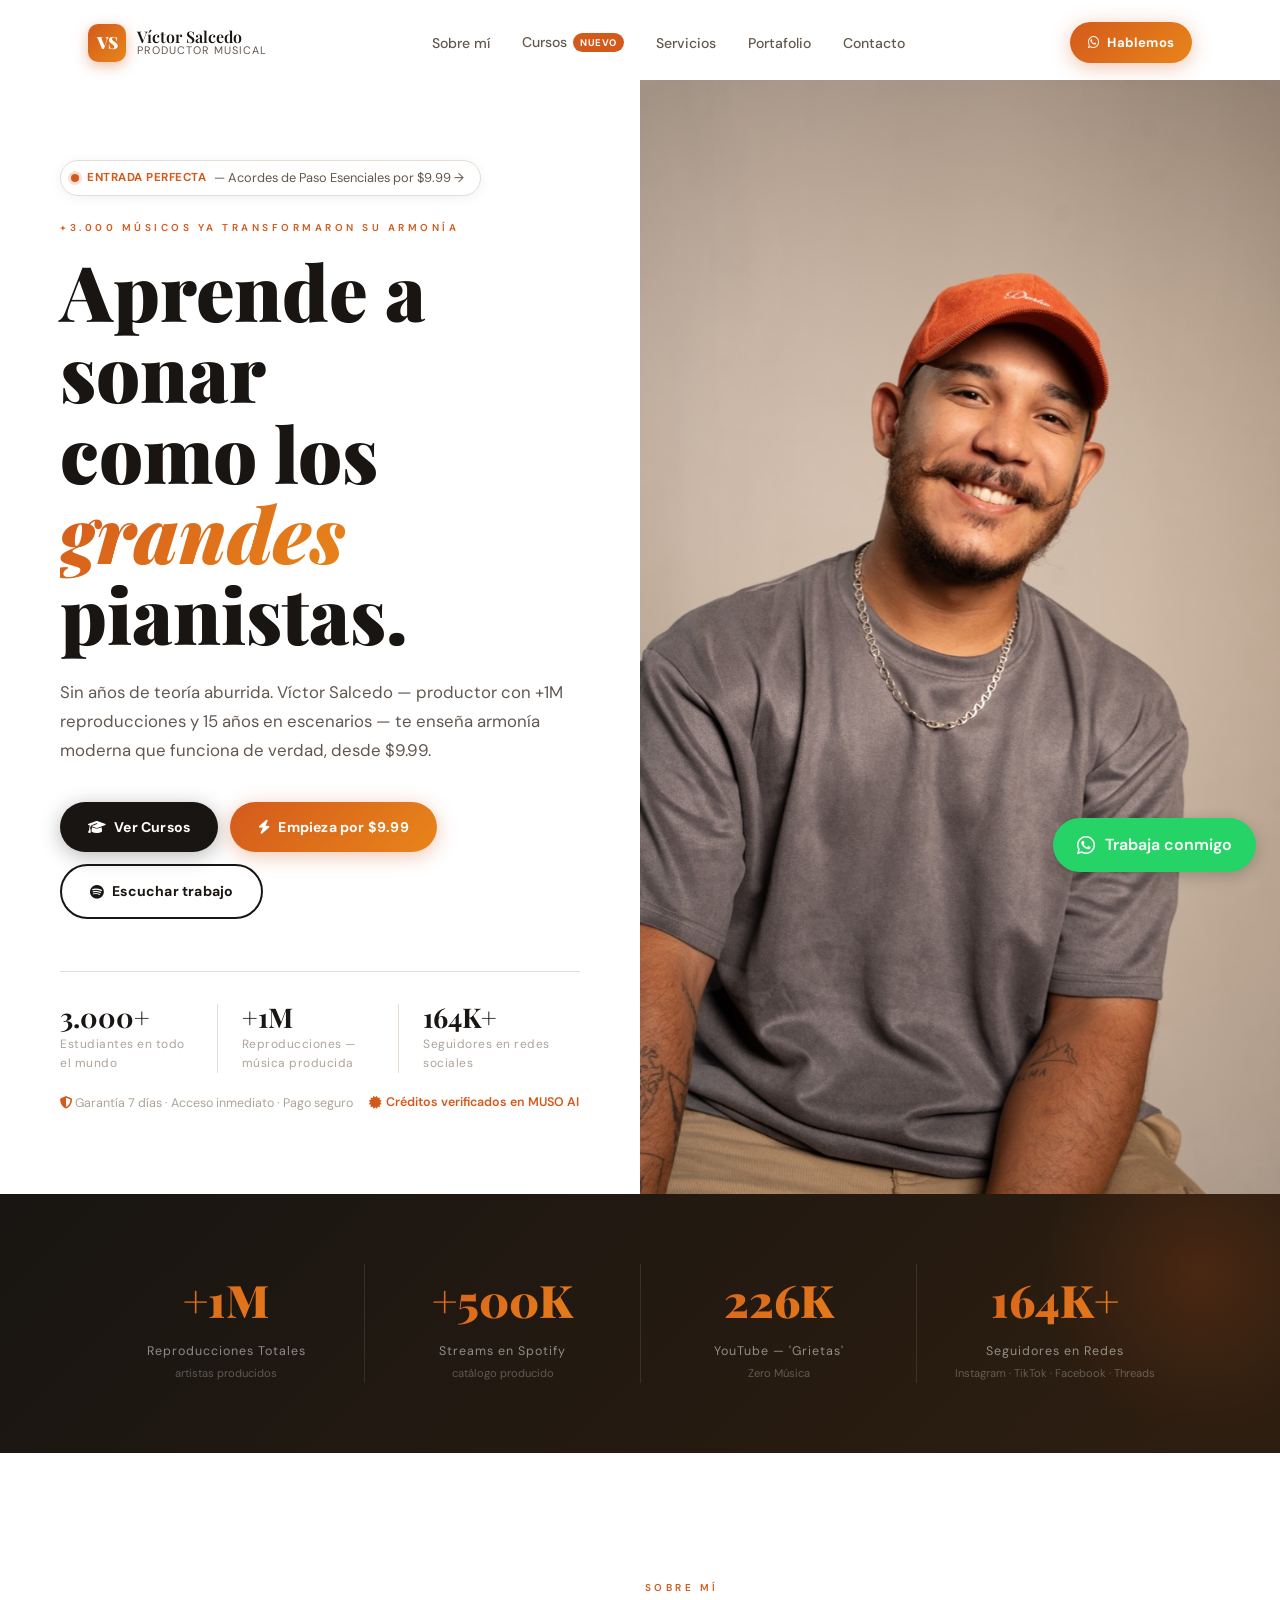
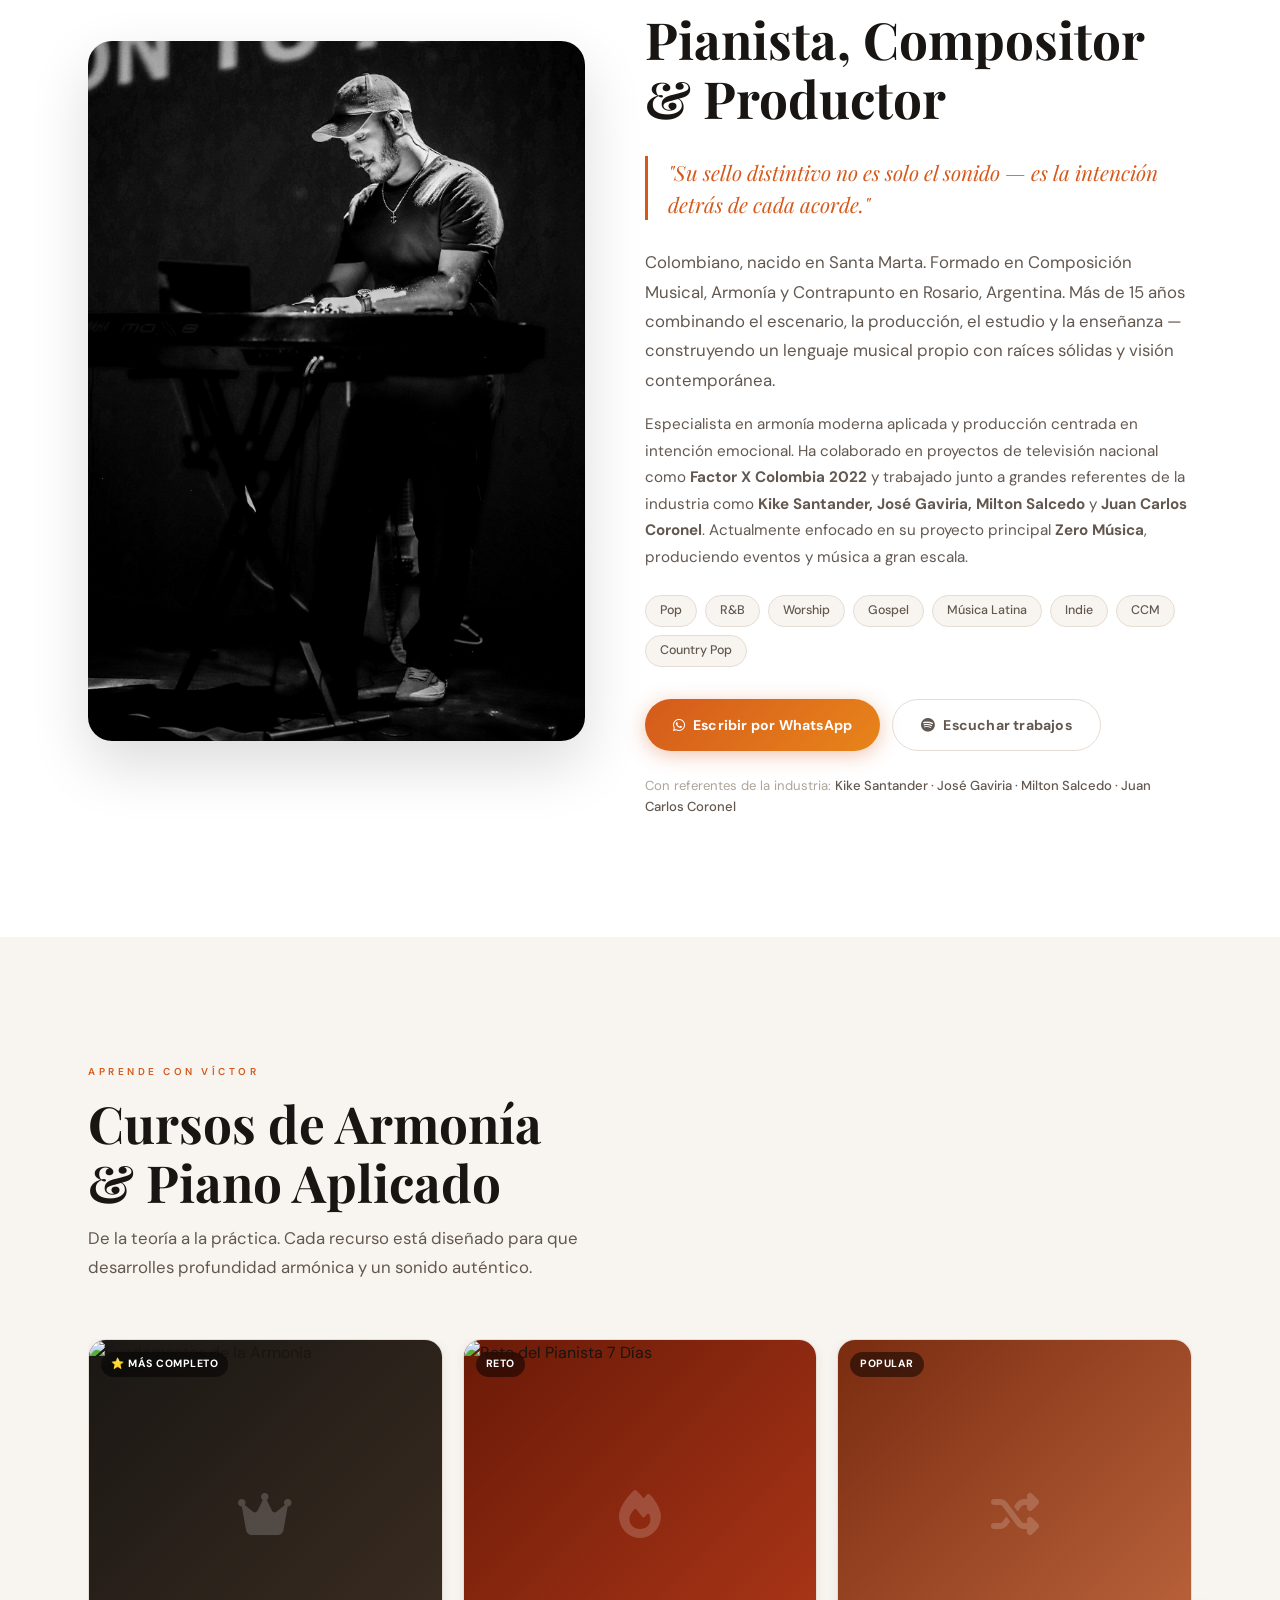
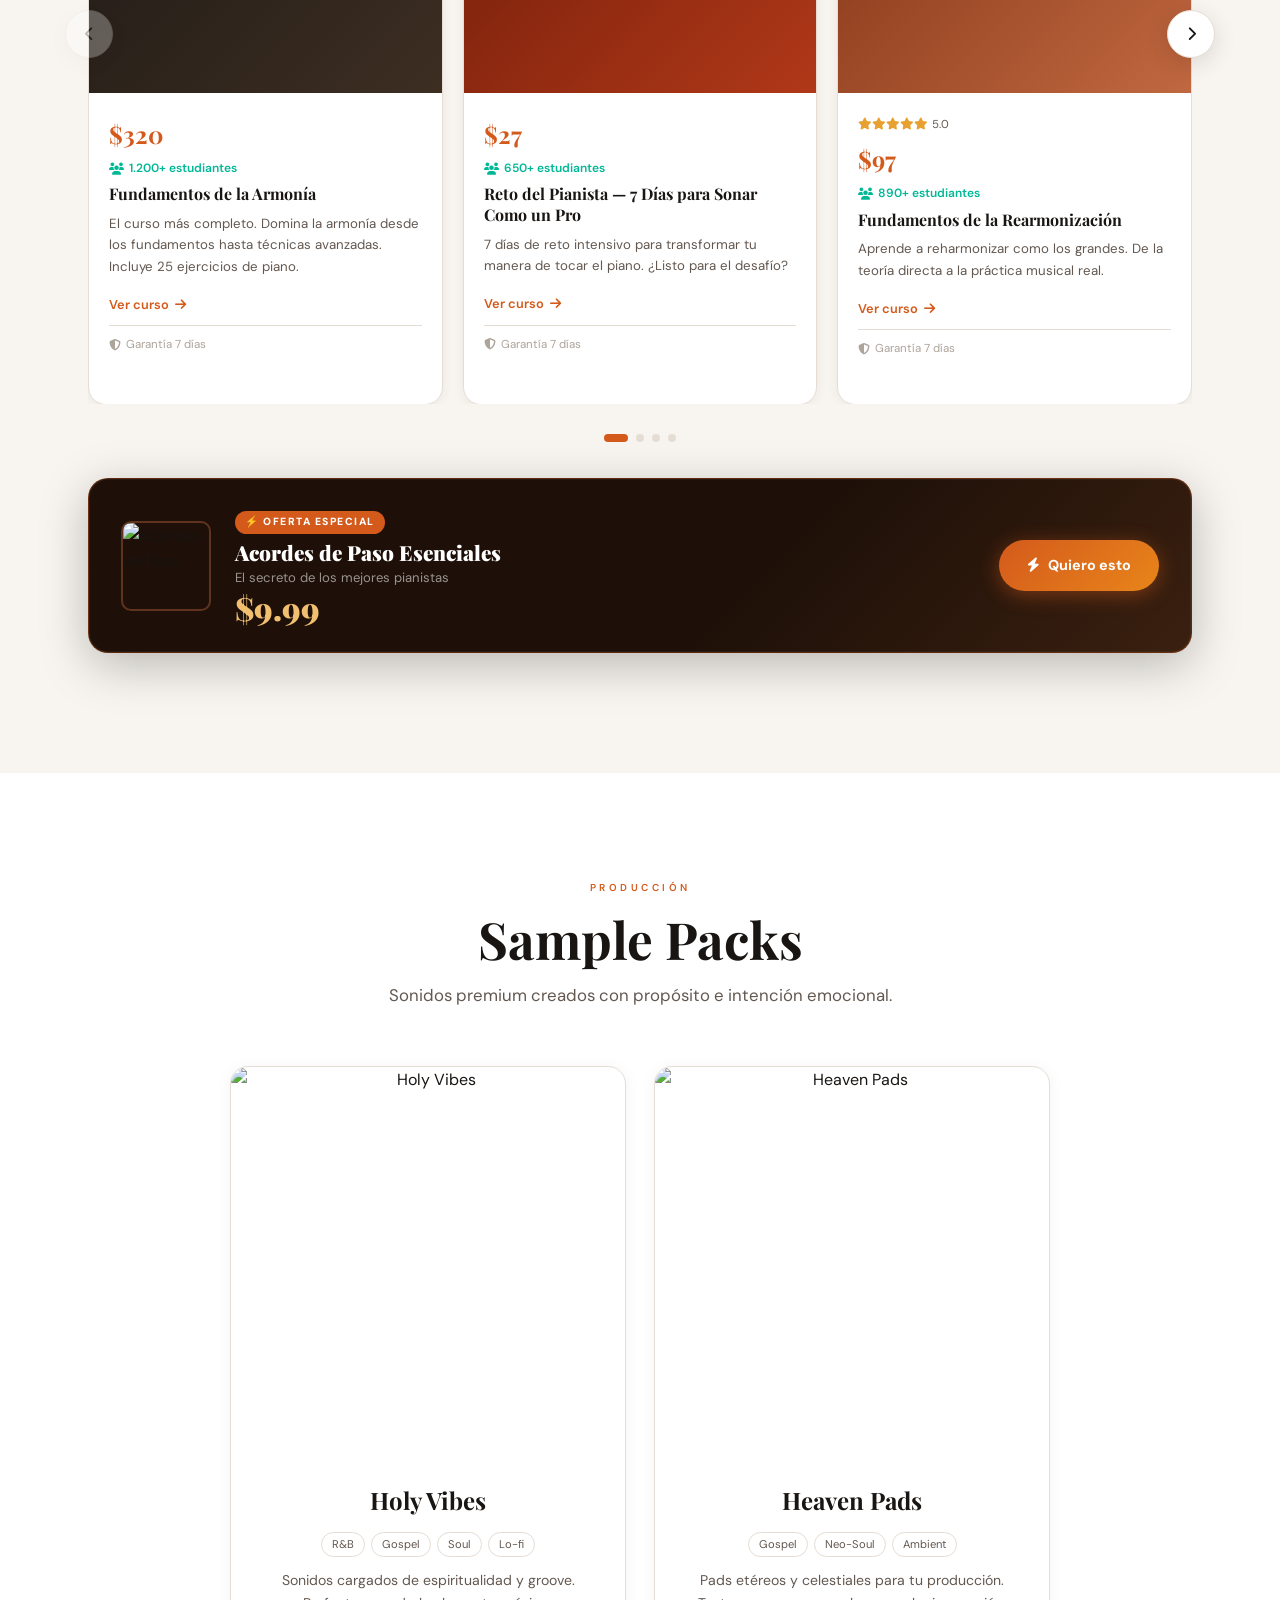
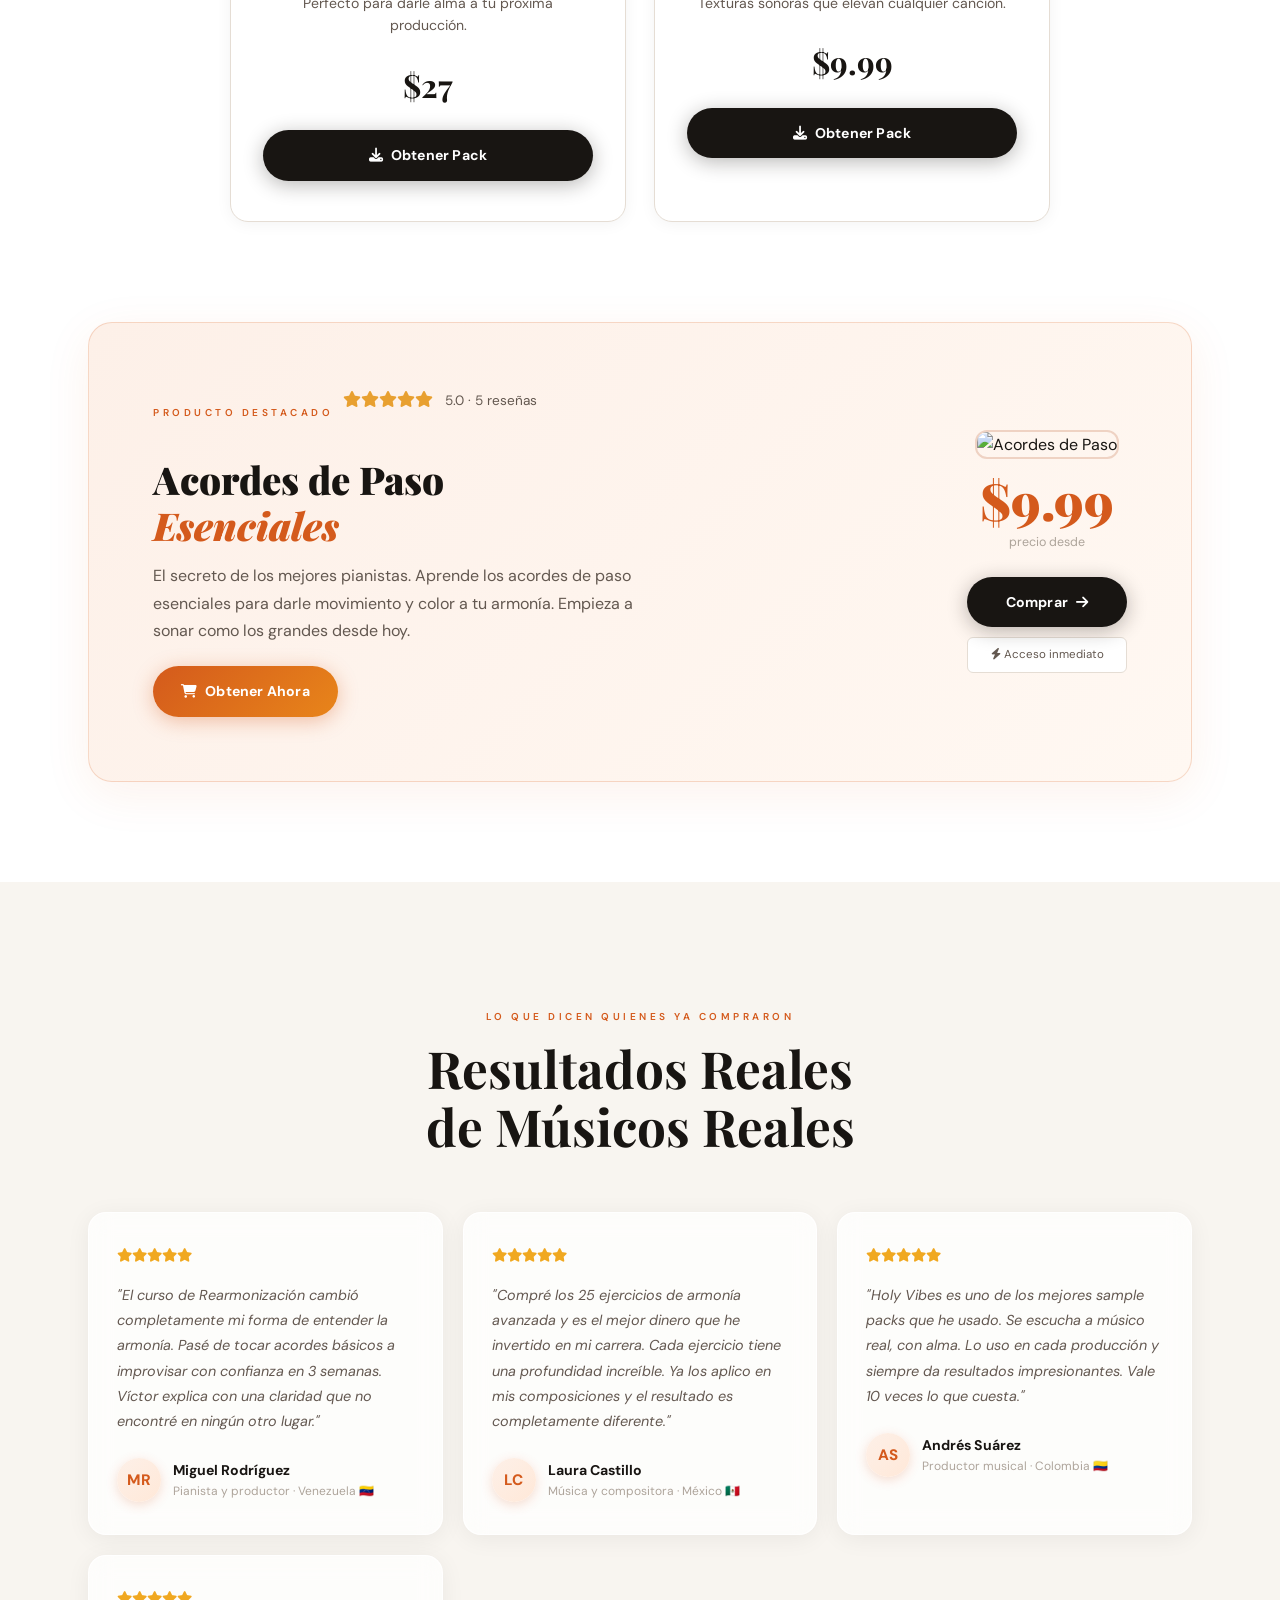
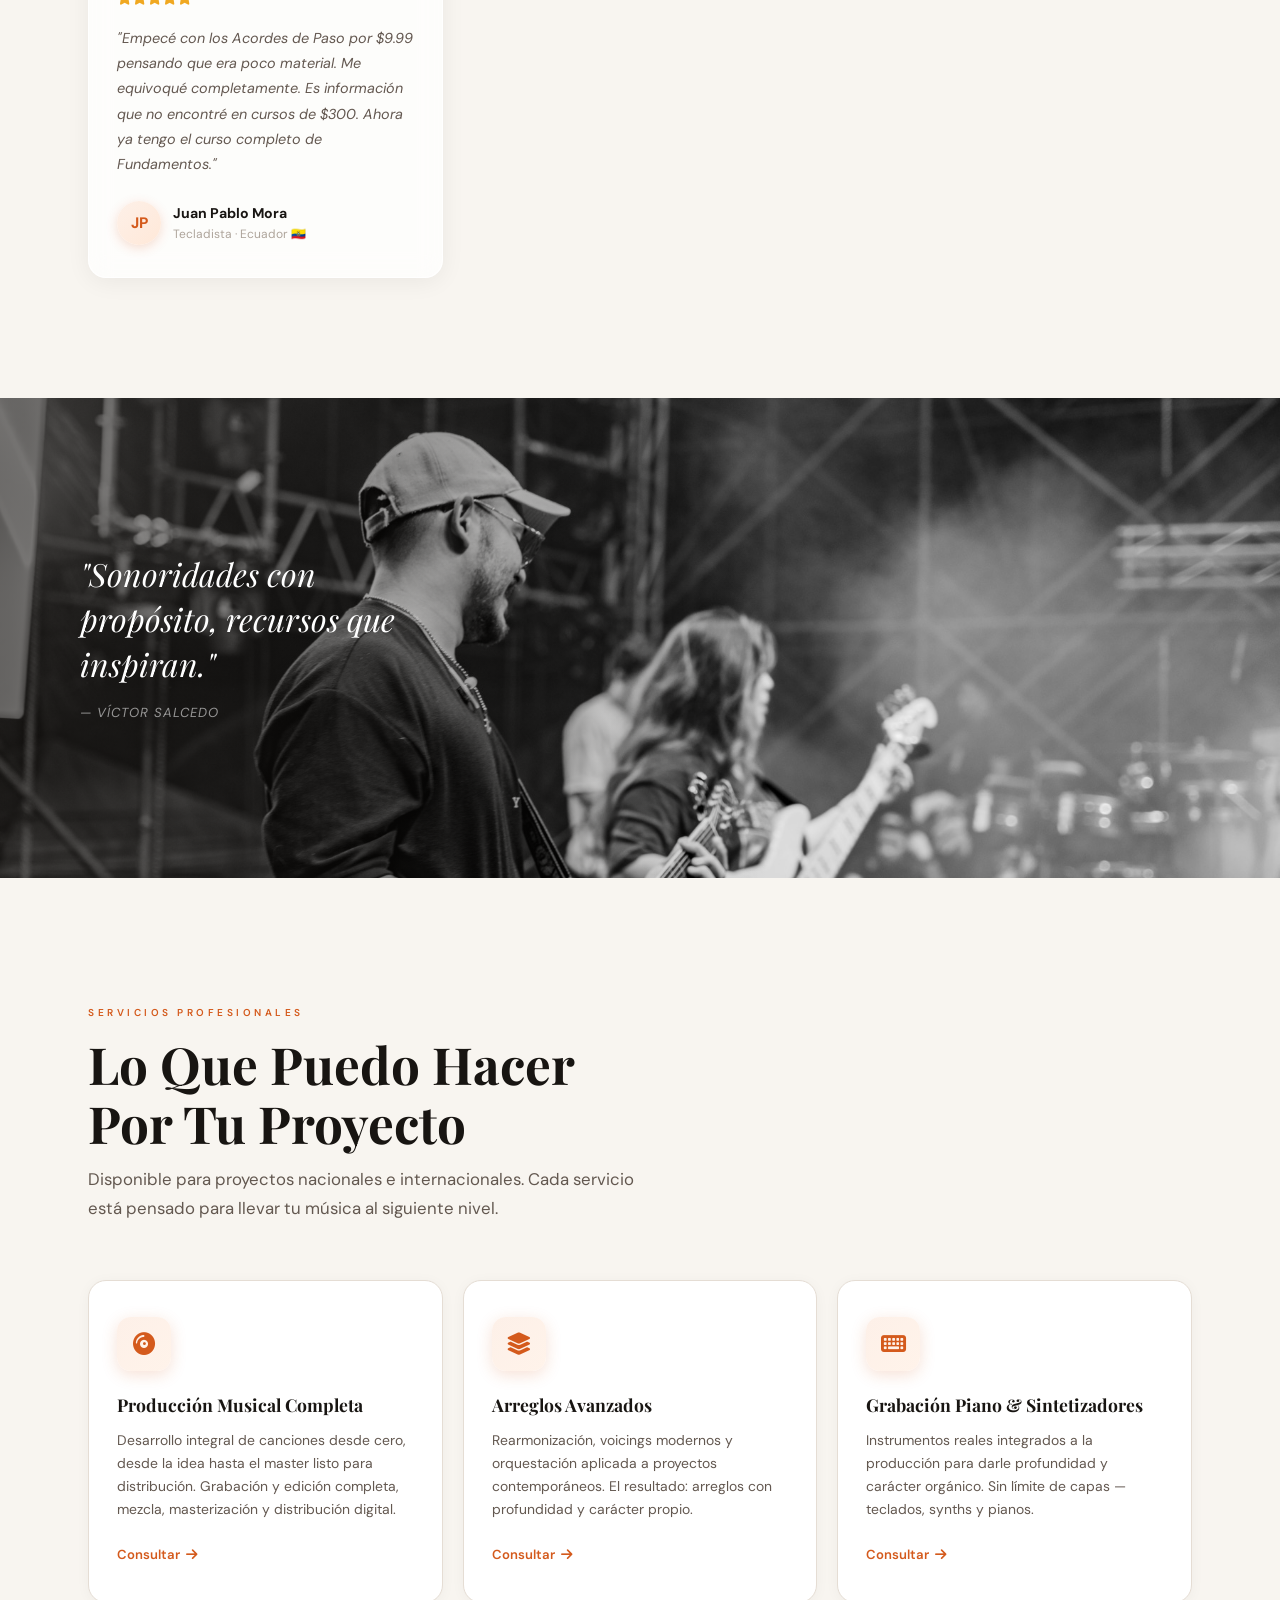
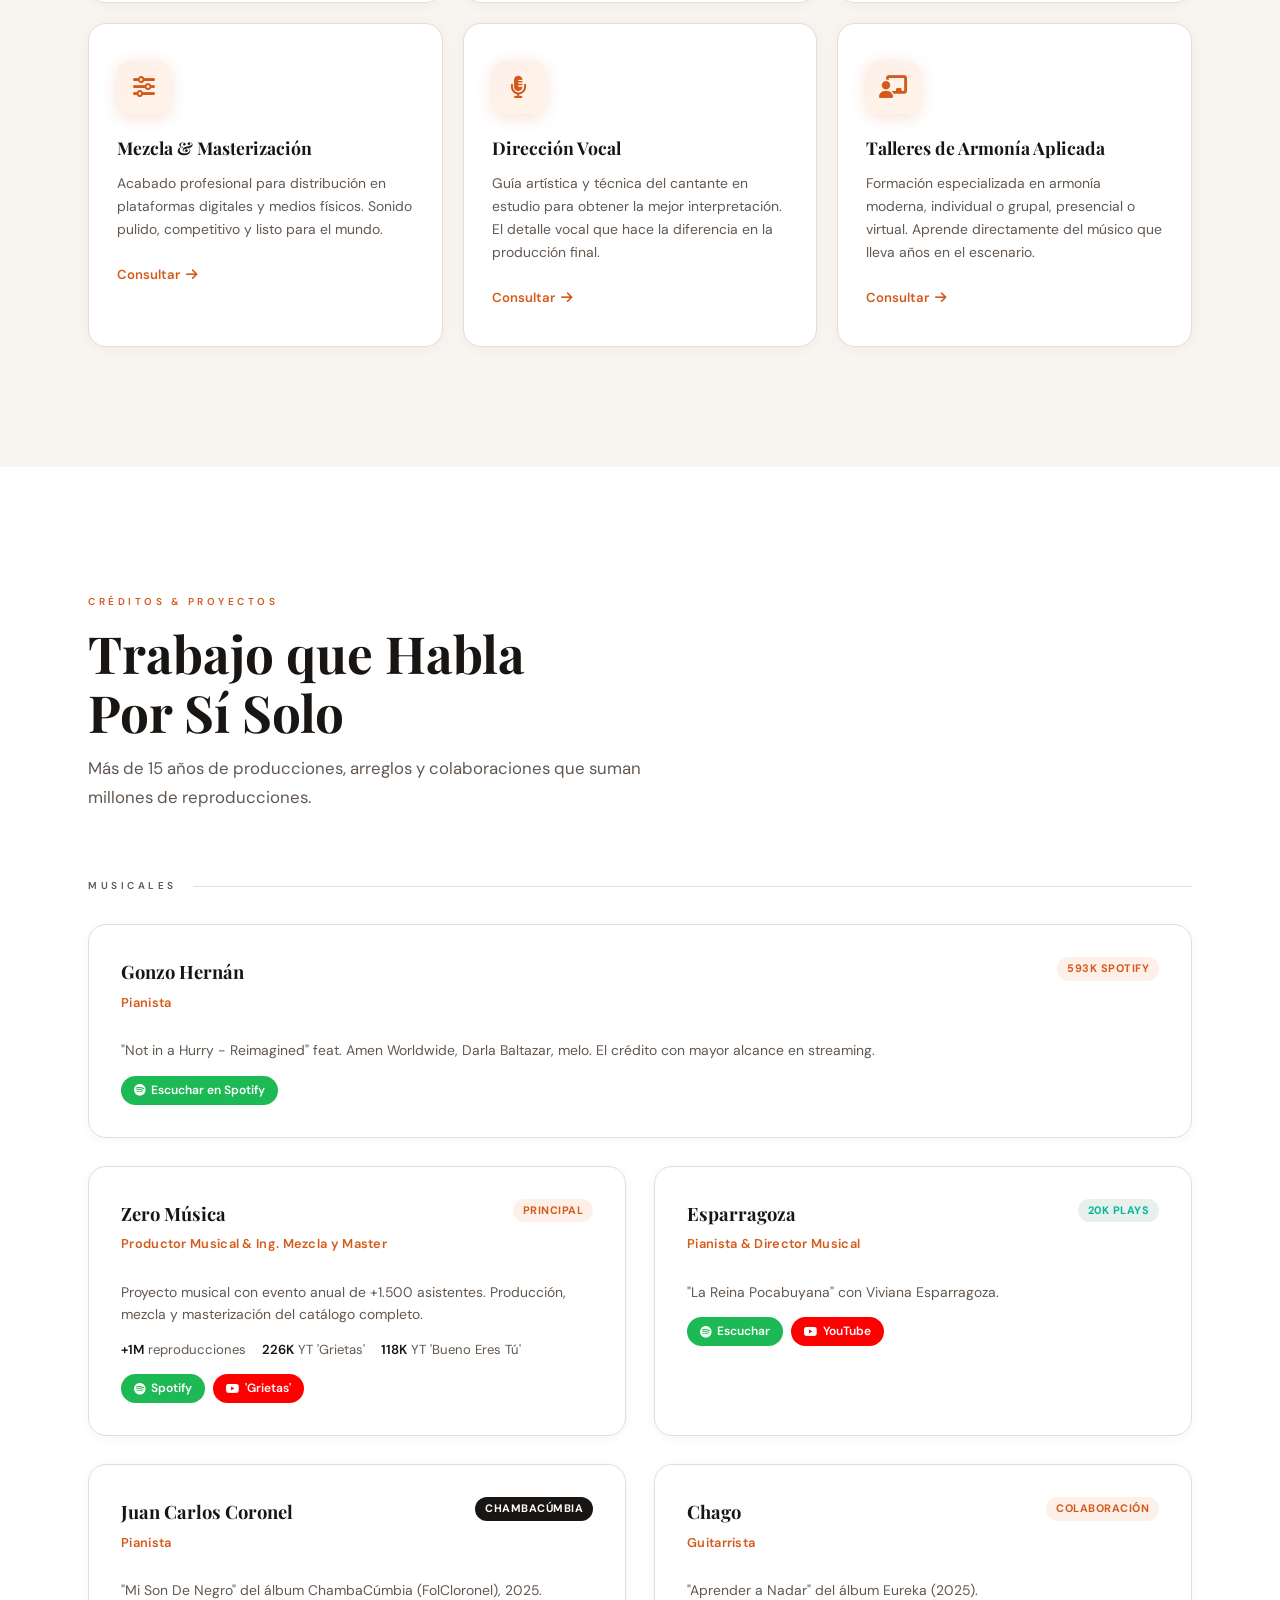
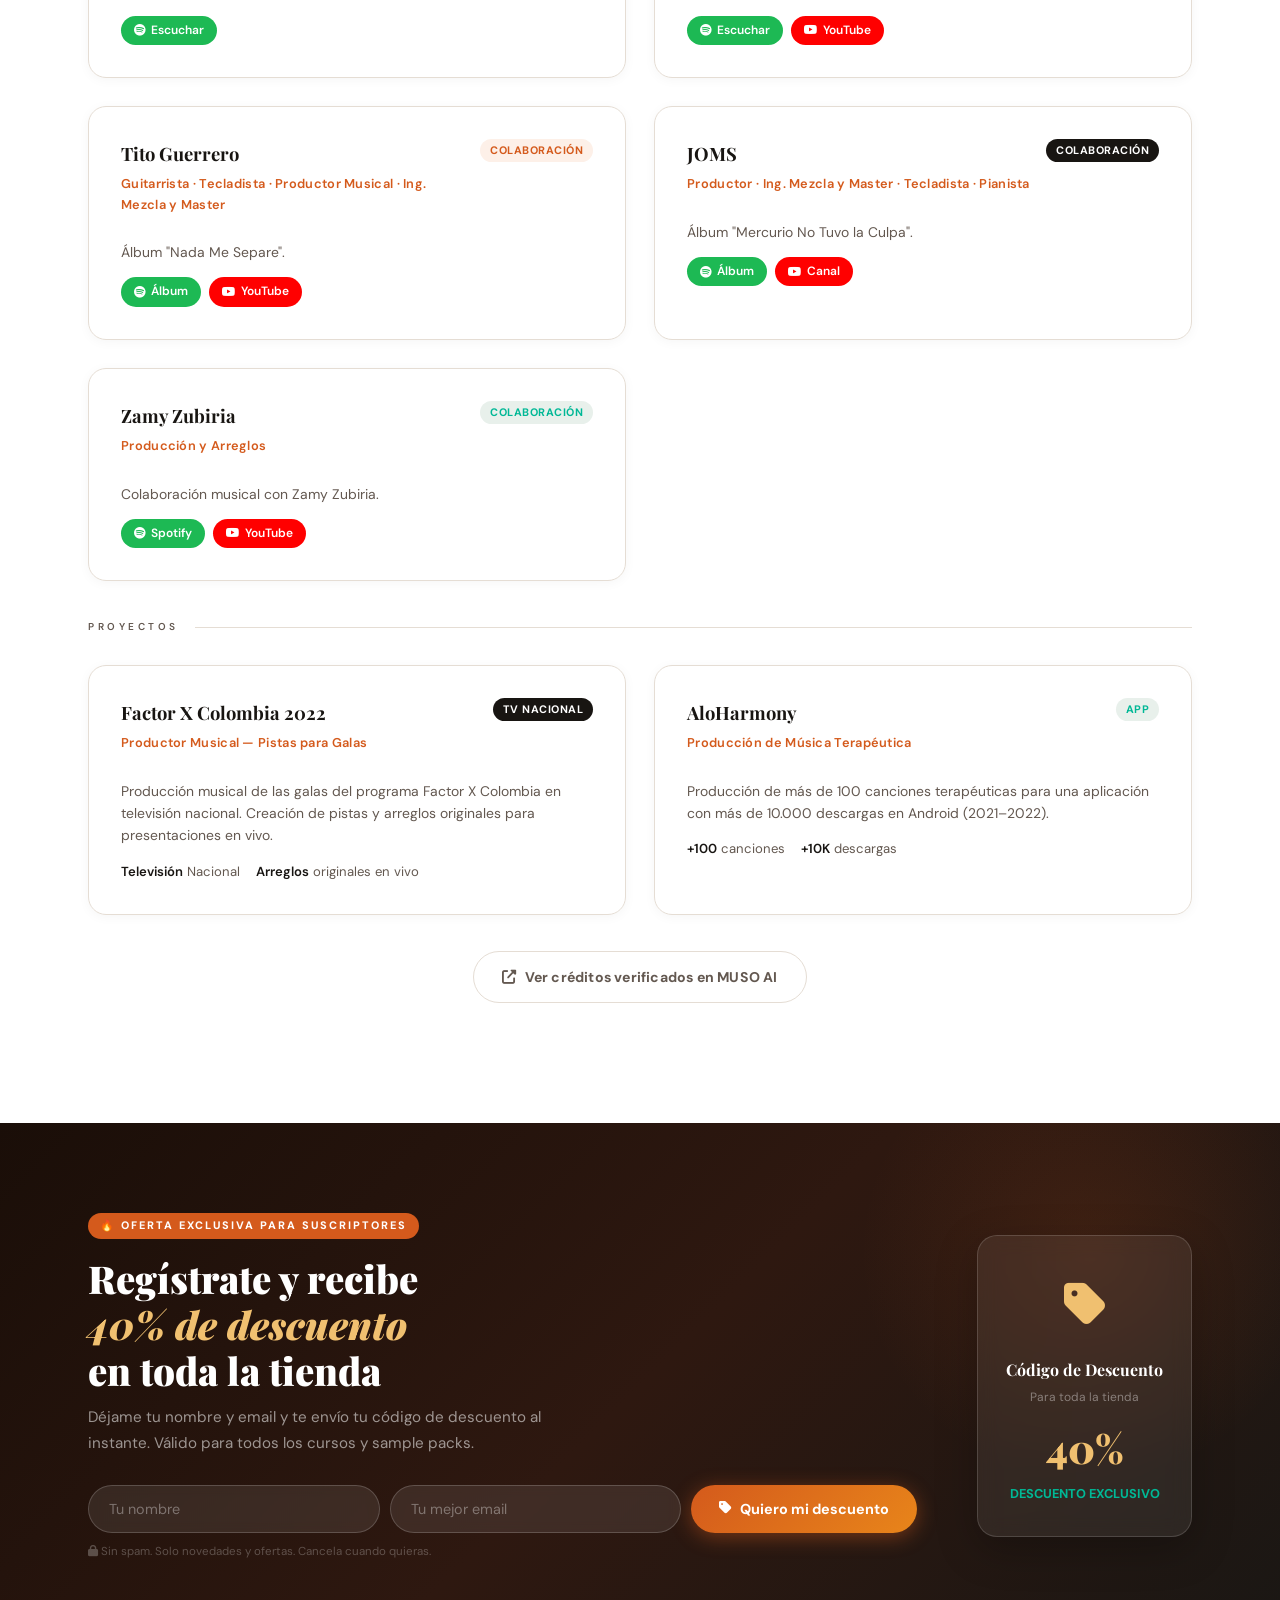
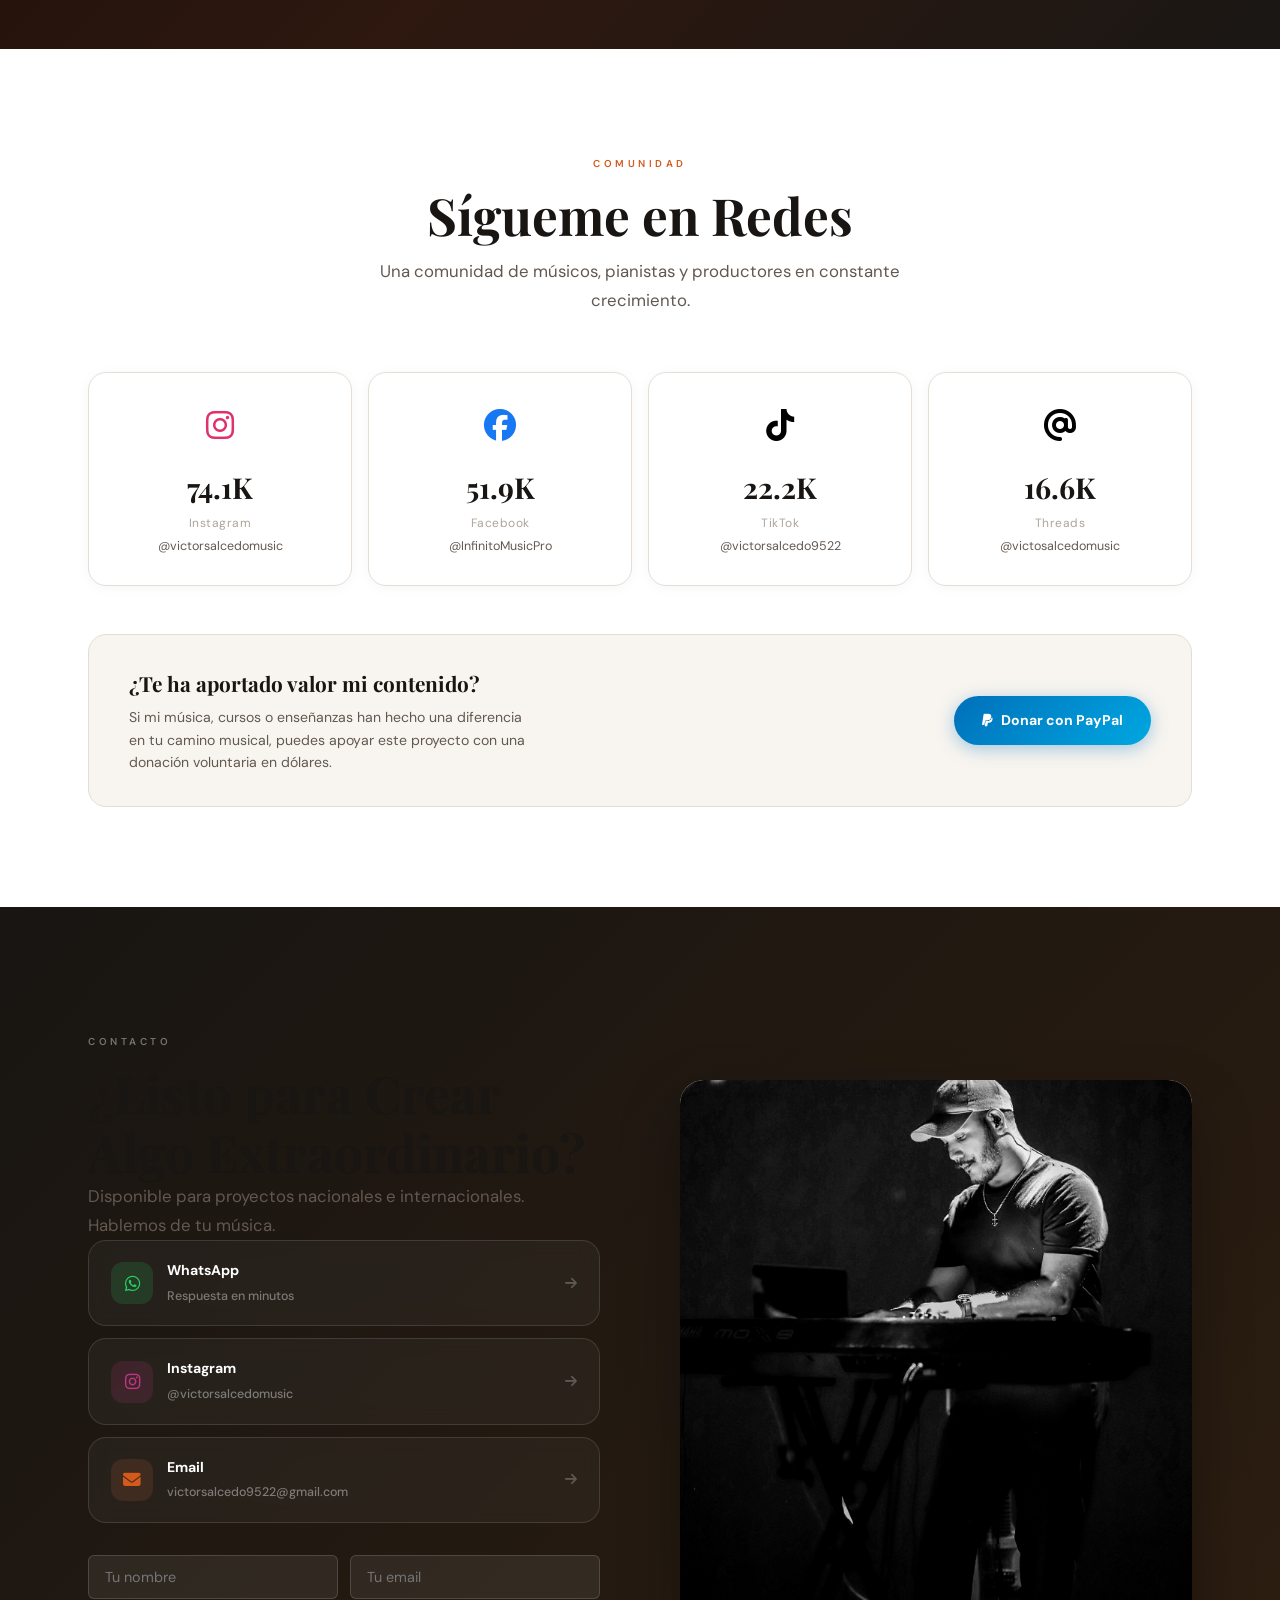
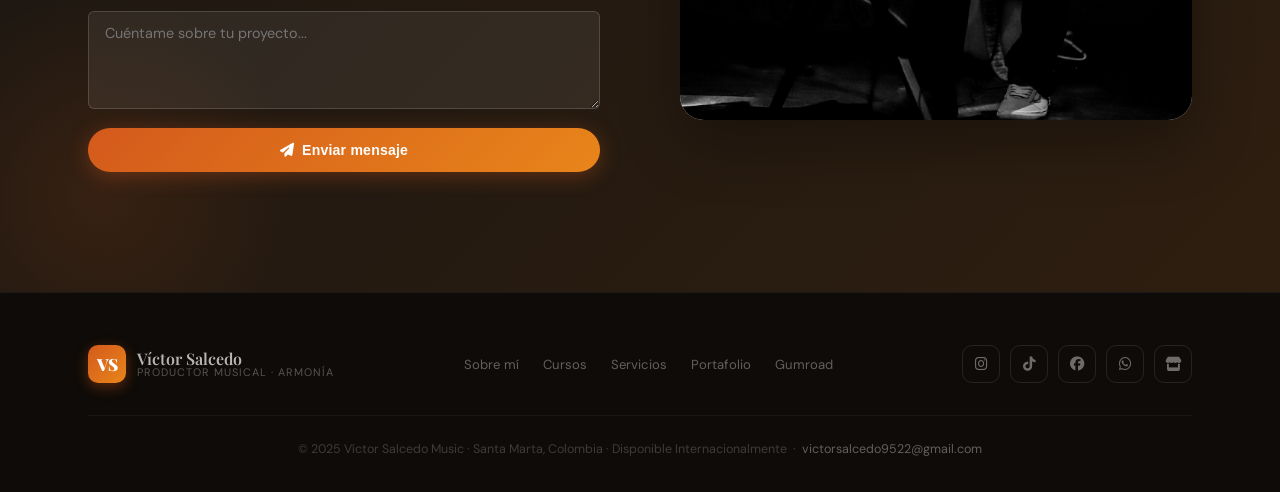
==== commit 89a8975f: "Revert "Add premium design, piano cursor, and performance optimizations" This reverts commit 6e92bff" ====
--- a/index.html
+++ b/index.html
@@ -75,23 +75,6 @@
 </head>
 <body>
 
-<!-- Custom Cursor Elements -->
-<div class="cursor-dot" id="cursor-dot">
-  <svg viewBox="0 0 24 24" fill="none" stroke="currentColor" stroke-width="1.5" stroke-linecap="round" stroke-linejoin="round">
-    <rect x="2" y="5" width="20" height="14" rx="2" ry="2"></rect>
-    <path d="M6 5v8"></path>
-    <path d="M10 5v8"></path>
-    <path d="M14 5v8"></path>
-    <path d="M18 5v8"></path>
-    <path d="M4 19v-4"></path>
-    <path d="M8 19v-4"></path>
-    <path d="M12 19v-4"></path>
-    <path d="M16 19v-4"></path>
-    <path d="M20 19v-4"></path>
-  </svg>
-</div>
-<div class="cursor-ring" id="cursor-ring"></div>
-
 <!-- ══ NAV ══ -->
 <nav id="navbar">
   <div class="container">
@@ -1031,9 +1014,6 @@
   </div>
 </div>
 
-<!-- External Libraries -->
-<script src="https://cdnjs.cloudflare.com/ajax/libs/vanilla-tilt/1.8.1/vanilla-tilt.min.js"></script>
-
 <script src="main.js?v=4" defer></script>
 </body>
 </html>
--- a/styles.css
+++ b/styles.css
@@ -1139,90 +1139,3 @@
     .float-wa:hover { background: #1ebe5a; }
     .float-ig { background: radial-gradient(circle at 30% 107%, #fdf497 0%, #fdf497 5%, #fd5949 45%, #d6249f 60%, #285AEB 90%); }
 
-/* =========================================
-   👑 AWWARDS TIER ADDITIONS (PREMIUM 2026)
-   ========================================= */
-
-/* 1. Custom Cursor */
-@media (pointer: fine) {
-  body {
-    cursor: none;
-  }
-  a, button, input, textarea, select, .btn, .course-slide, .pack-card, .proj-card {
-    cursor: none;
-  }
-  .cursor-dot, .cursor-ring {
-    position: fixed;
-    top: 0; left: 0;
-    pointer-events: none;
-    transform: translate(-50%, -50%);
-    z-index: 99999;
-    border-radius: 50%;
-  }
-  .cursor-dot {
-    width: 24px;
-    height: 24px;
-    color: var(--accent);
-    display: flex;
-    align-items: center;
-    justify-content: center;
-    transition: transform 0.2s cubic-bezier(0.25, 1, 0.5, 1), color 0.3s;
-  }
-  .cursor-dot svg { width: 100%; height: 100%; transition: transform 0.3s; }
-
-  .cursor-ring {
-    width: 32px;
-    height: 32px;
-    border: 1px solid rgba(212, 90, 28, 0.4);
-    box-shadow: 0 0 20px rgba(212, 90, 28, 0.1);
-    transition: width 0.3s cubic-bezier(0.25, 1, 0.5, 1), height 0.3s cubic-bezier(0.25, 1, 0.5, 1), border-color 0.3s, background-color 0.3s;
-  }
-  
-  /* Hover effects */
-  body.cursor-hover .cursor-dot svg {
-    transform: scale(1.3) rotate(-10deg);
-  }
-  body.cursor-hover .cursor-ring {
-    width: 64px;
-    height: 64px;
-    background-color: rgba(212, 90, 28, 0.08);
-    border-color: var(--accent);
-    backdrop-filter: blur(2px);
-    -webkit-backdrop-filter: blur(2px);
-  }
-}
-
-/* 2. Magnetic Buttons Class */
-.magnetic {
-  transition: transform 0.3s cubic-bezier(0.25, 1, 0.5, 1);
-  will-change: transform;
-}
-
-/* 3. Hero Animated Mesh Gradient & 3D Cards */
-#inicio {
-  position: relative;
-  z-index: 1;
-}
-#inicio::before {
-  content: '';
-  position: absolute;
-  top: 0; left: 0; width: 100%; height: 100%;
-  pointer-events: none;
-  z-index: -1;
-  background: 
-    radial-gradient(circle at 15% 50%, rgba(212, 90, 28, 0.05), transparent 50%),
-    radial-gradient(circle at 85% 30%, rgba(0, 184, 150, 0.04), transparent 50%);
-  animation: bgRoam 15s ease-in-out infinite alternate;
-}
-@keyframes bgRoam {
-  0% { transform: scale(1) translateY(0); }
-  50% { transform: scale(1.1) translateY(3%); }
-  100% { transform: scale(1) translateY(-3%); }
-}
-
-/* 5. Glassmorphism Extra Polish */
-.testi-card, .featured-band {
-  backdrop-filter: blur(24px) saturate(180%);
-  -webkit-backdrop-filter: blur(24px) saturate(180%);
-  border: 1px solid rgba(255, 255, 255, 0.2);
-}
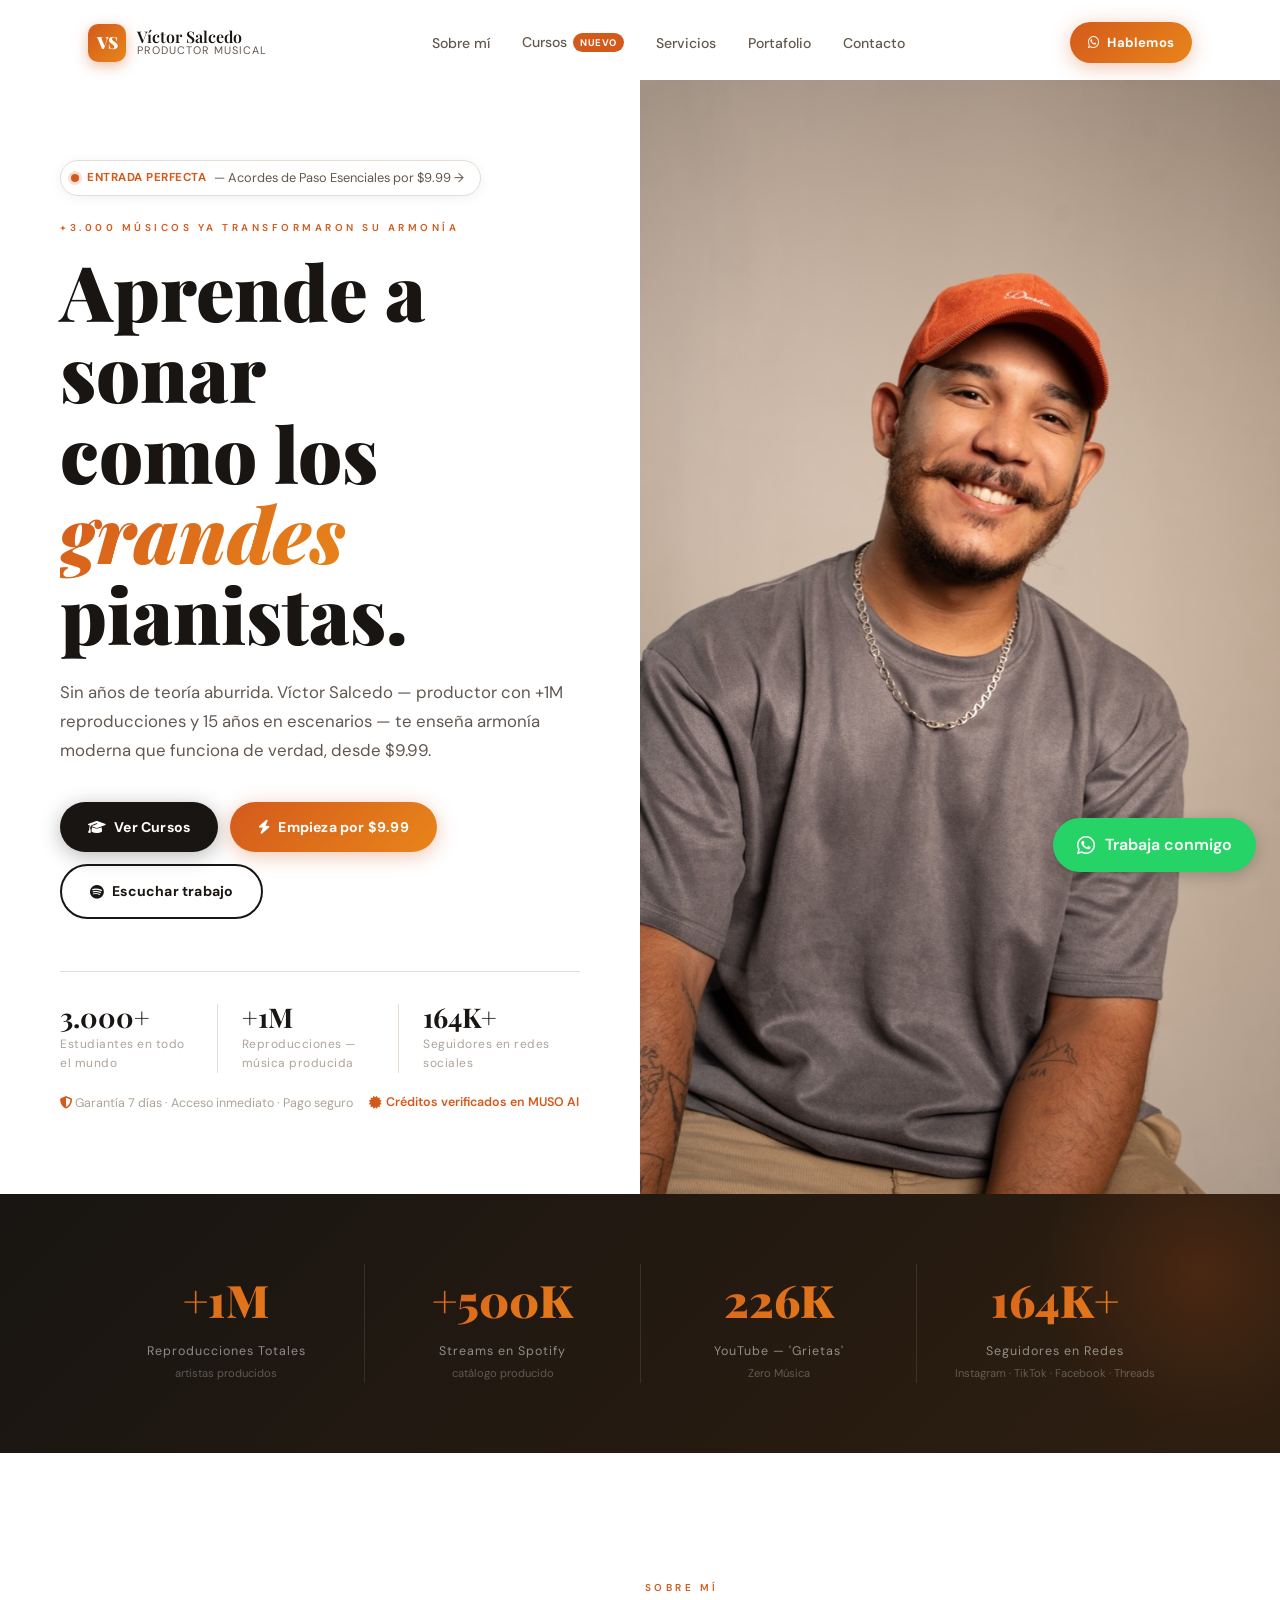
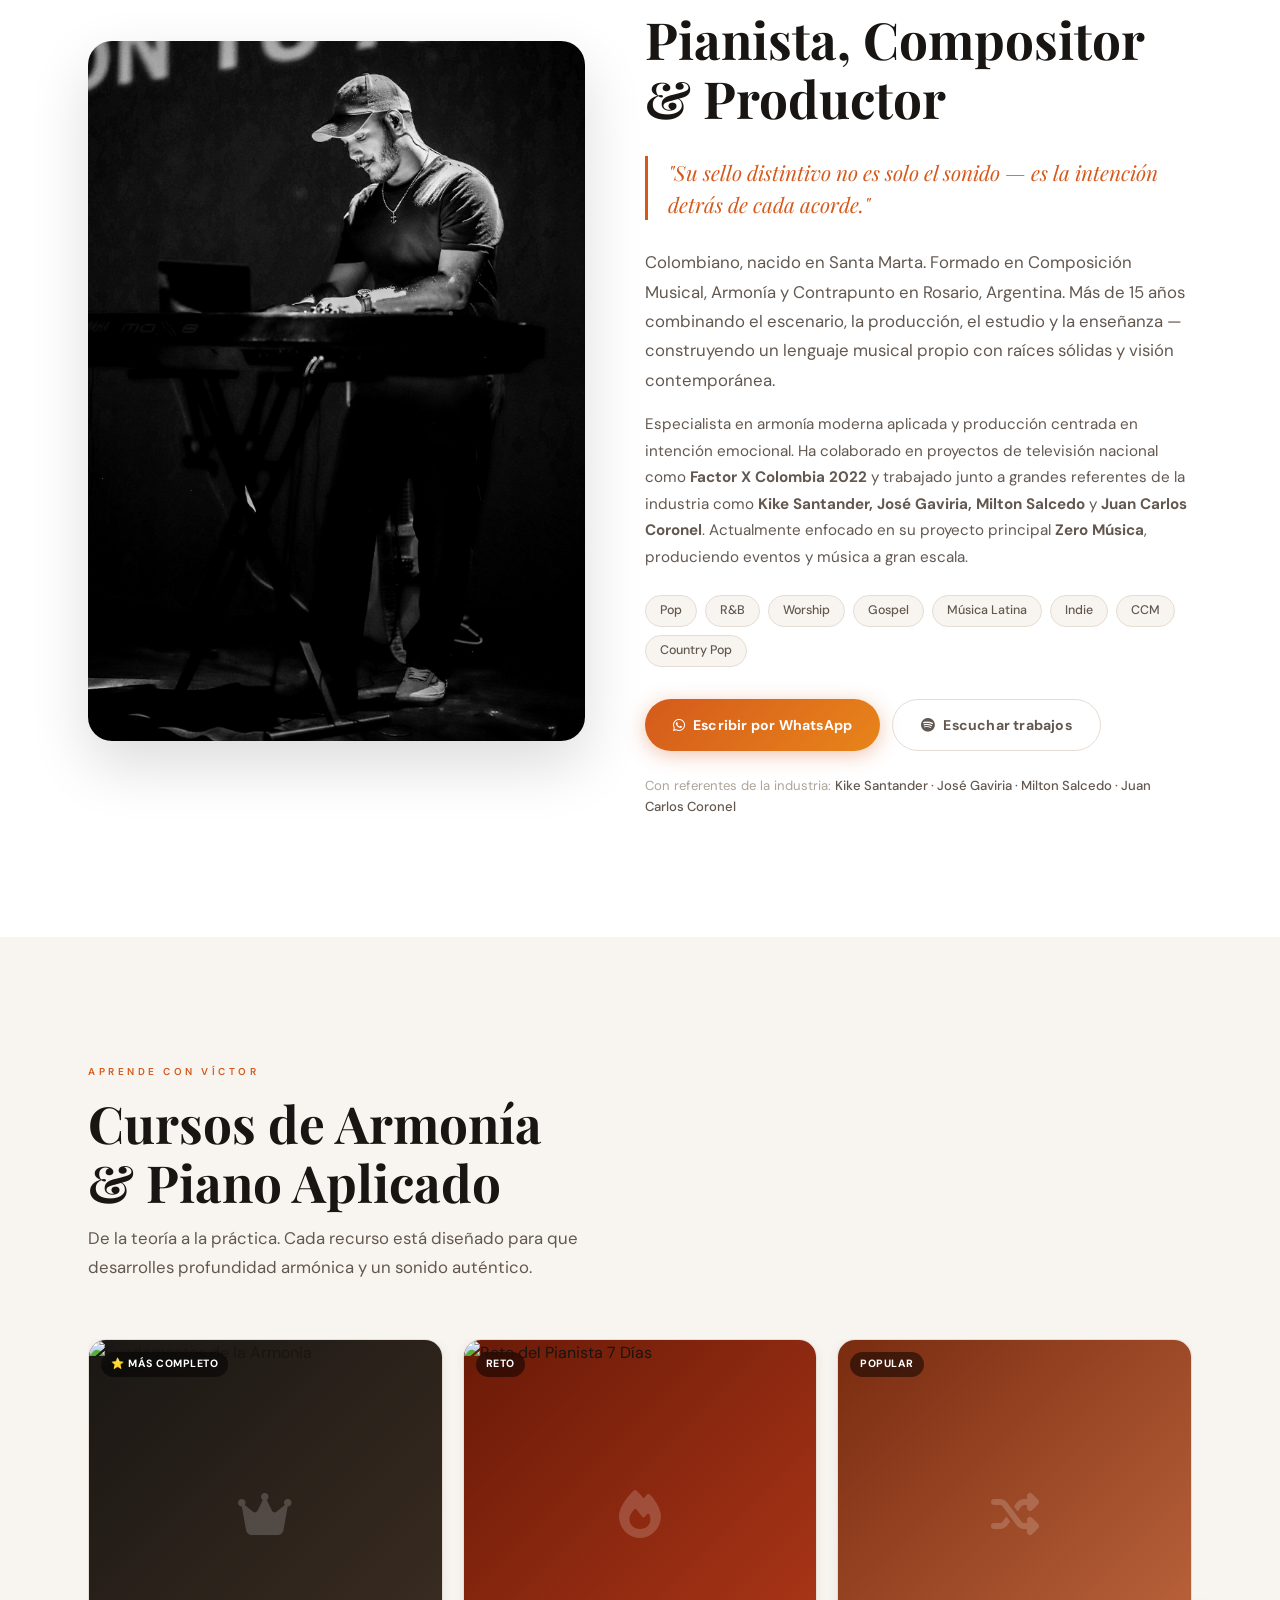
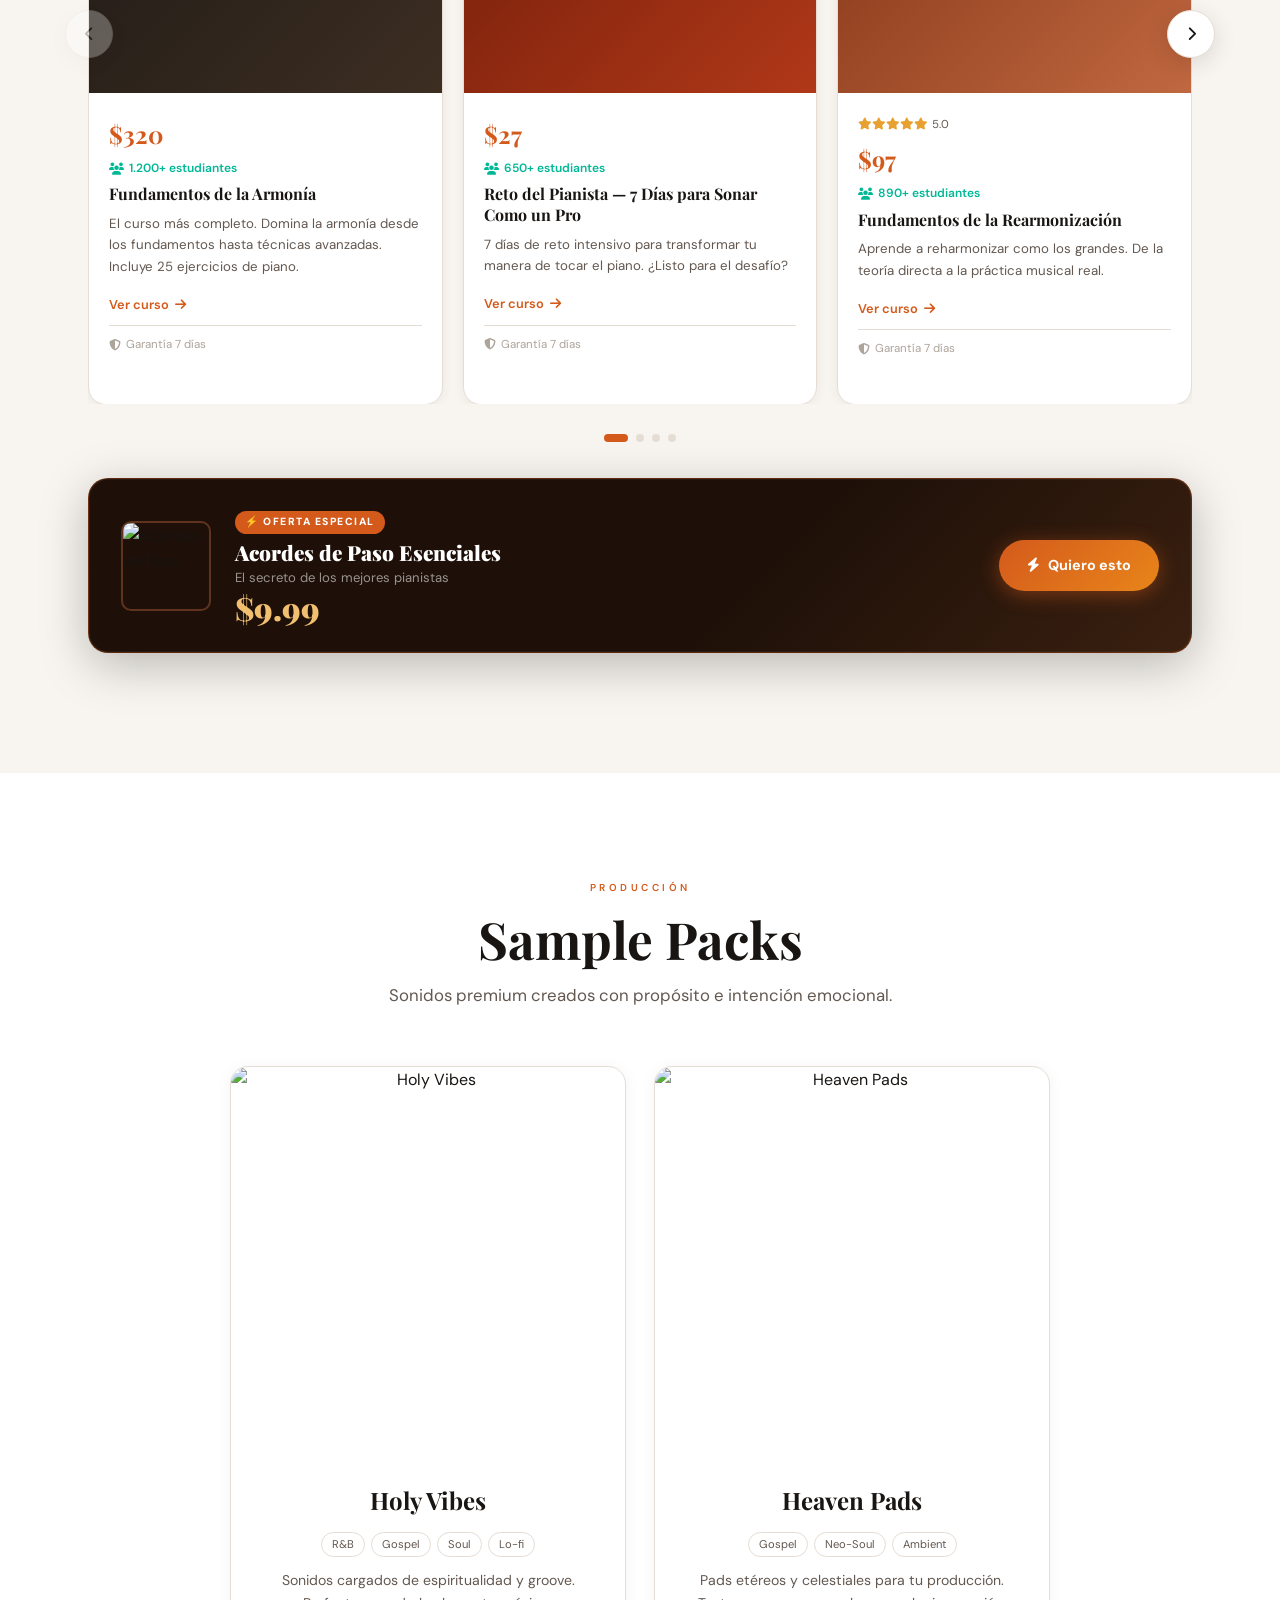
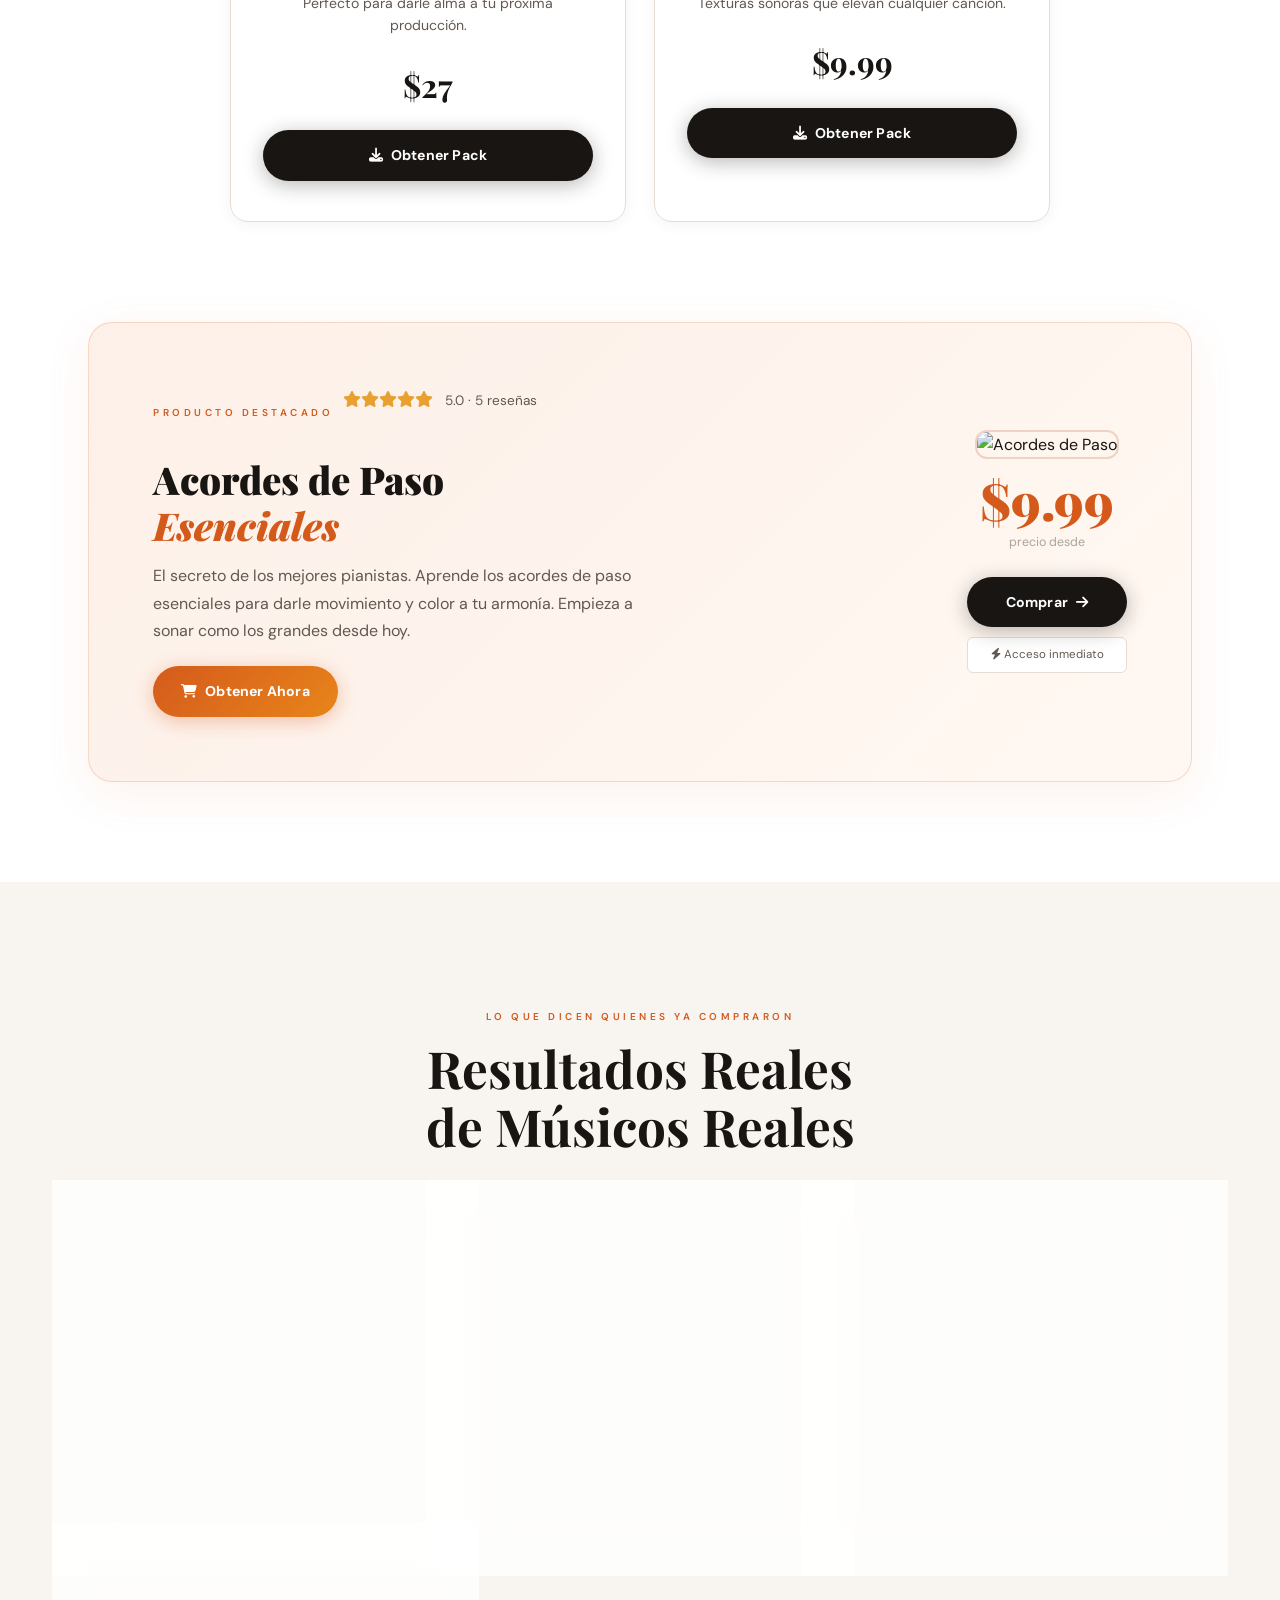
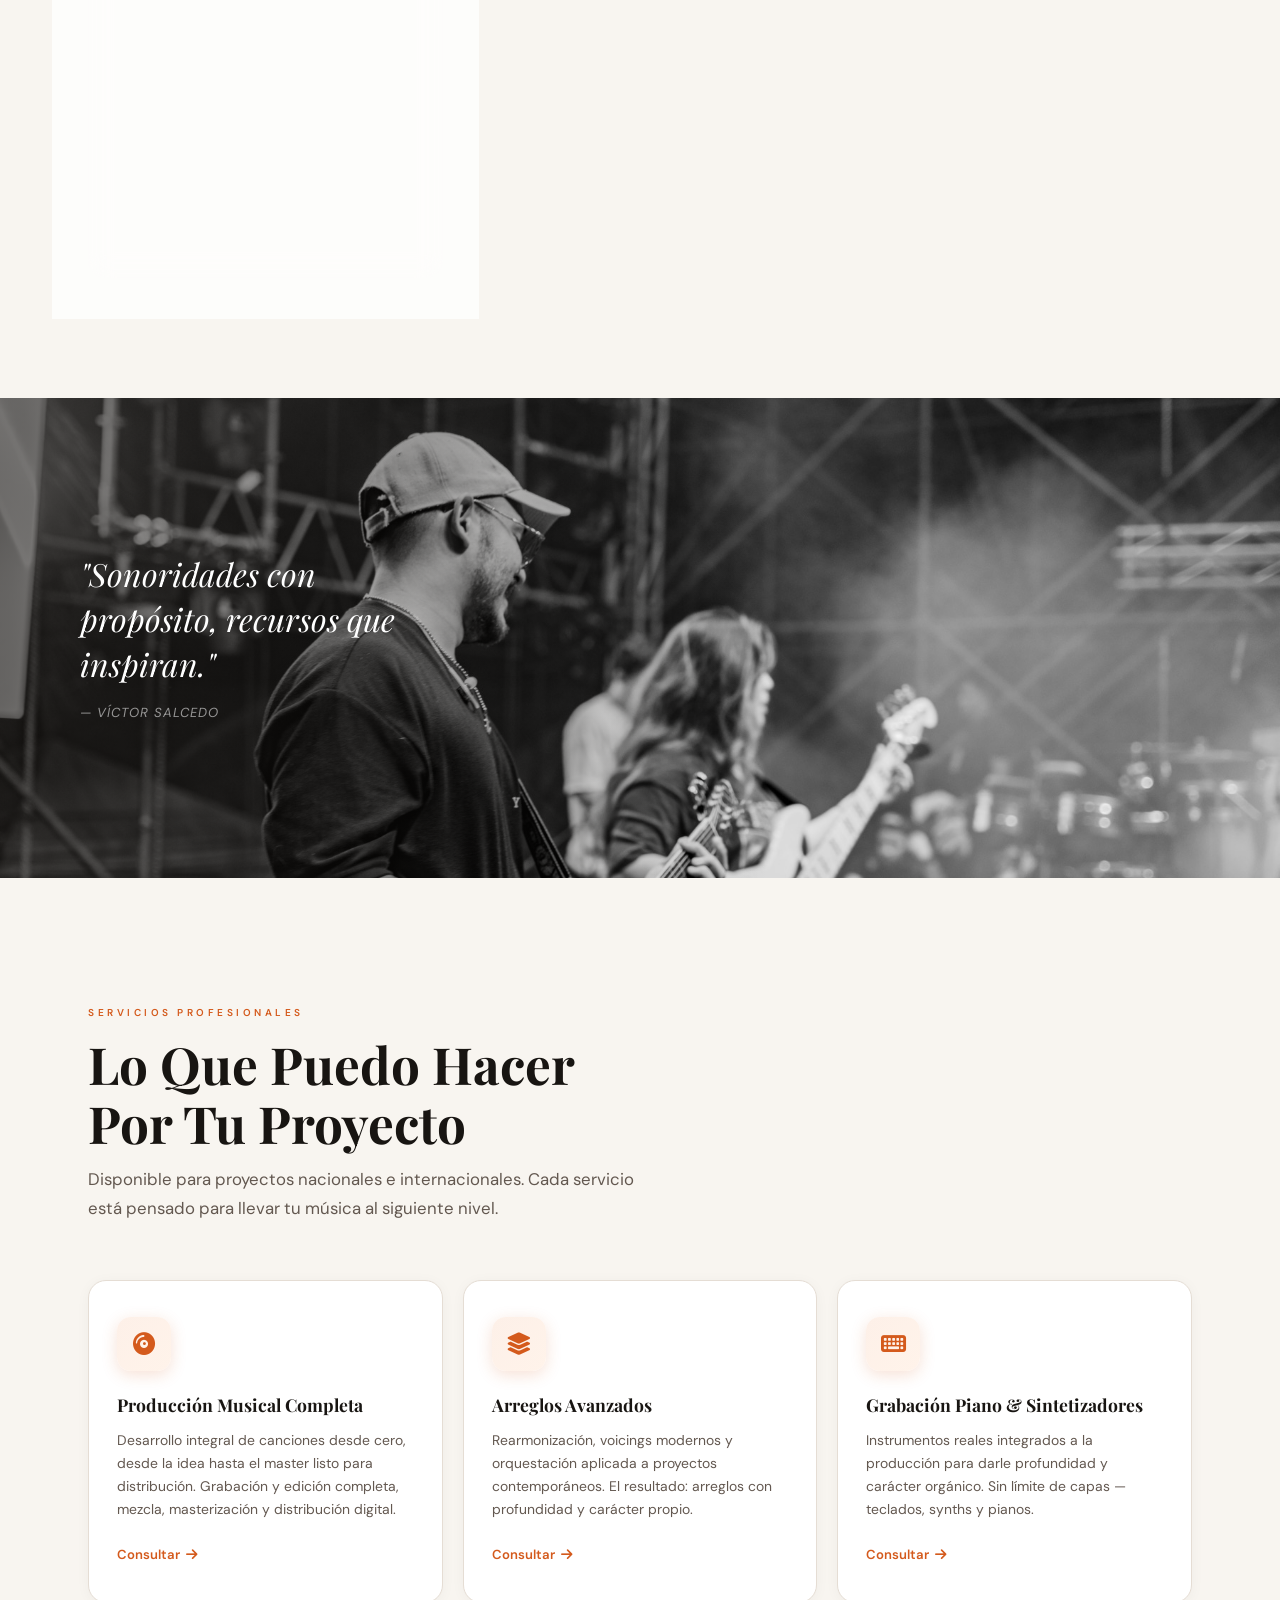
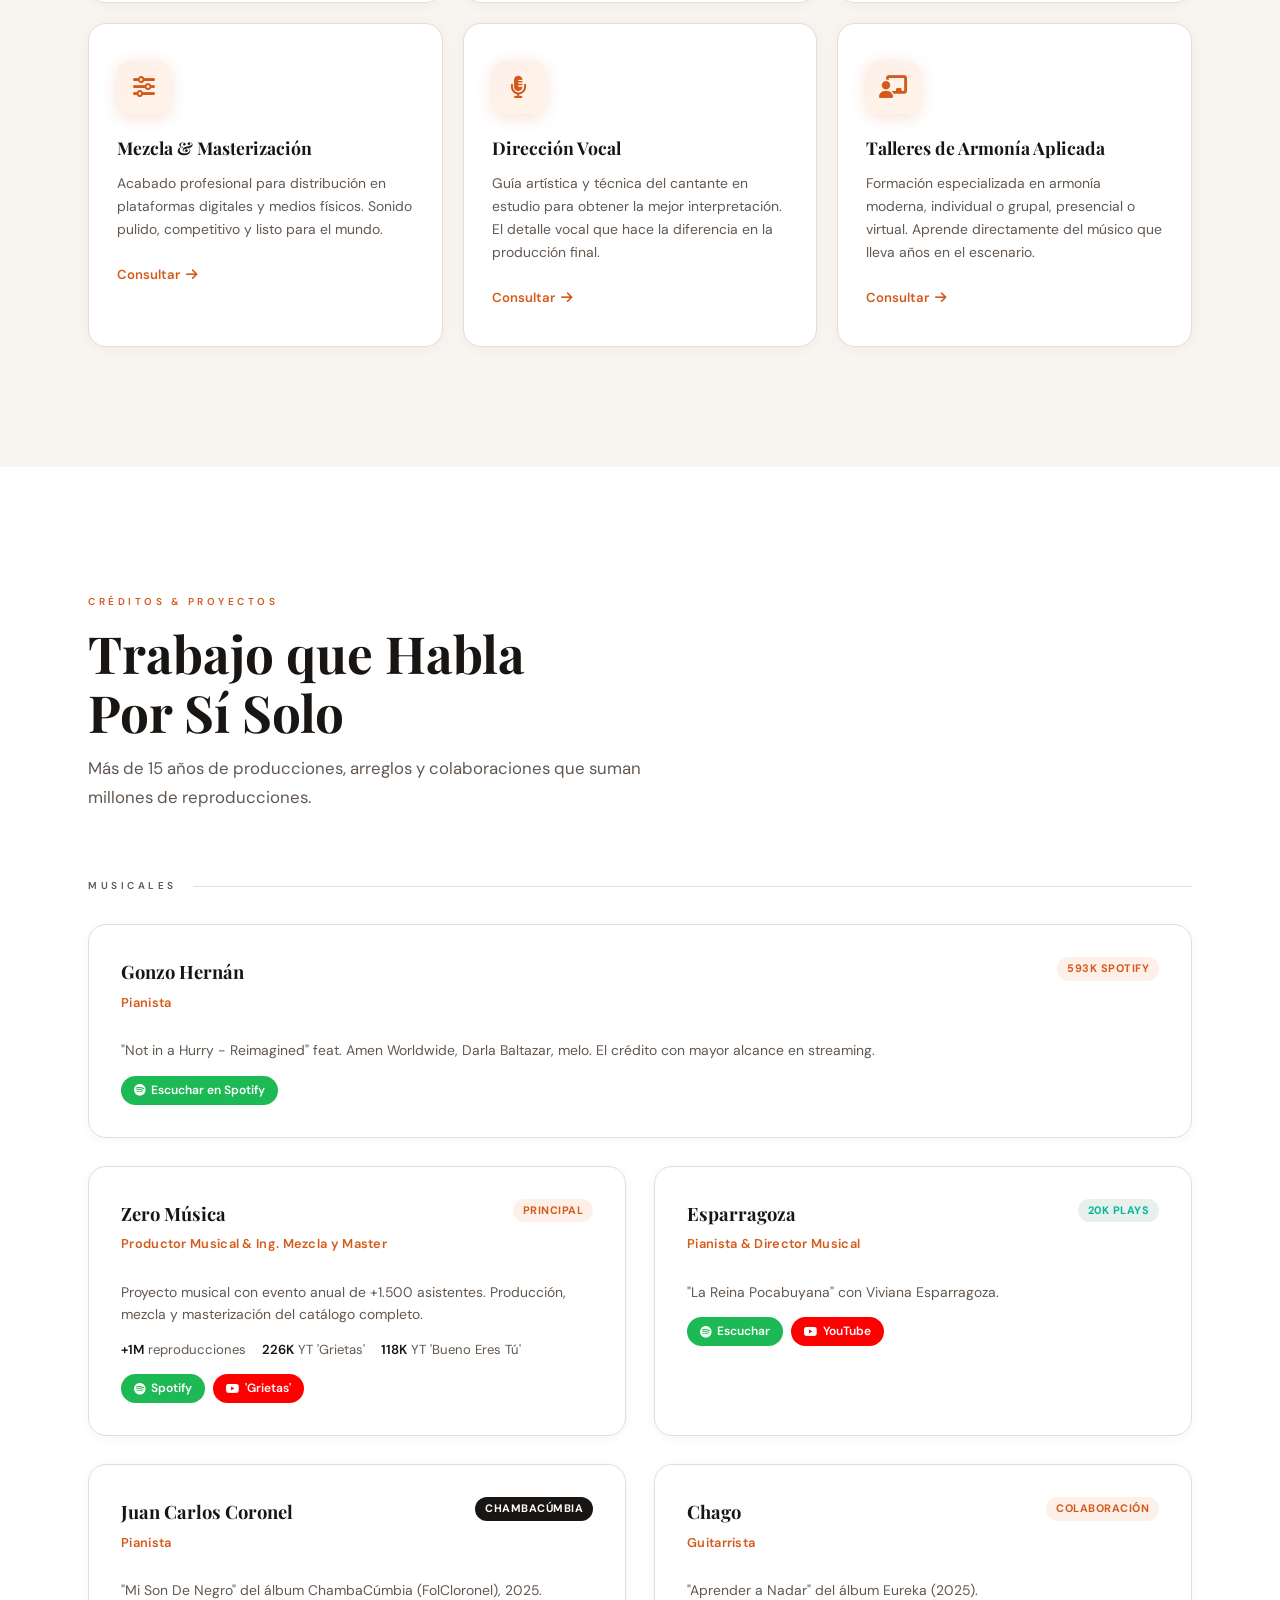
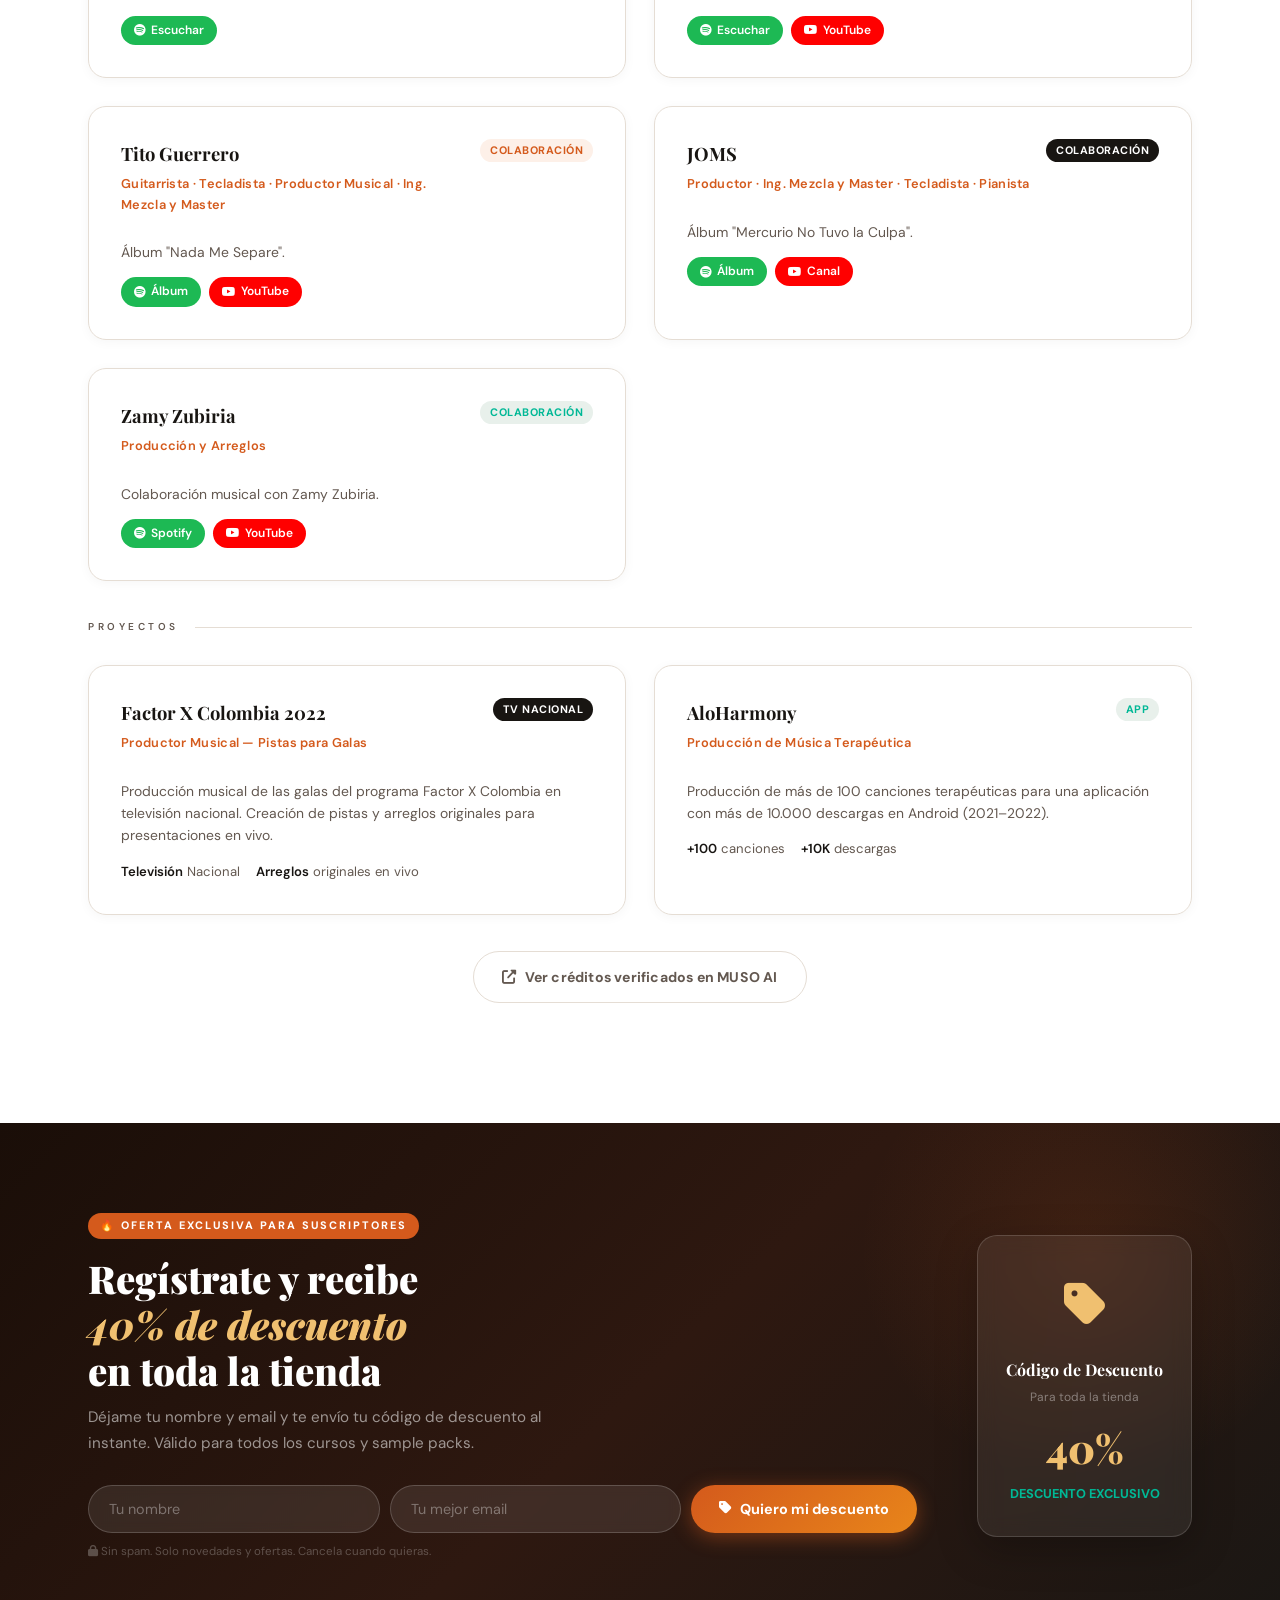
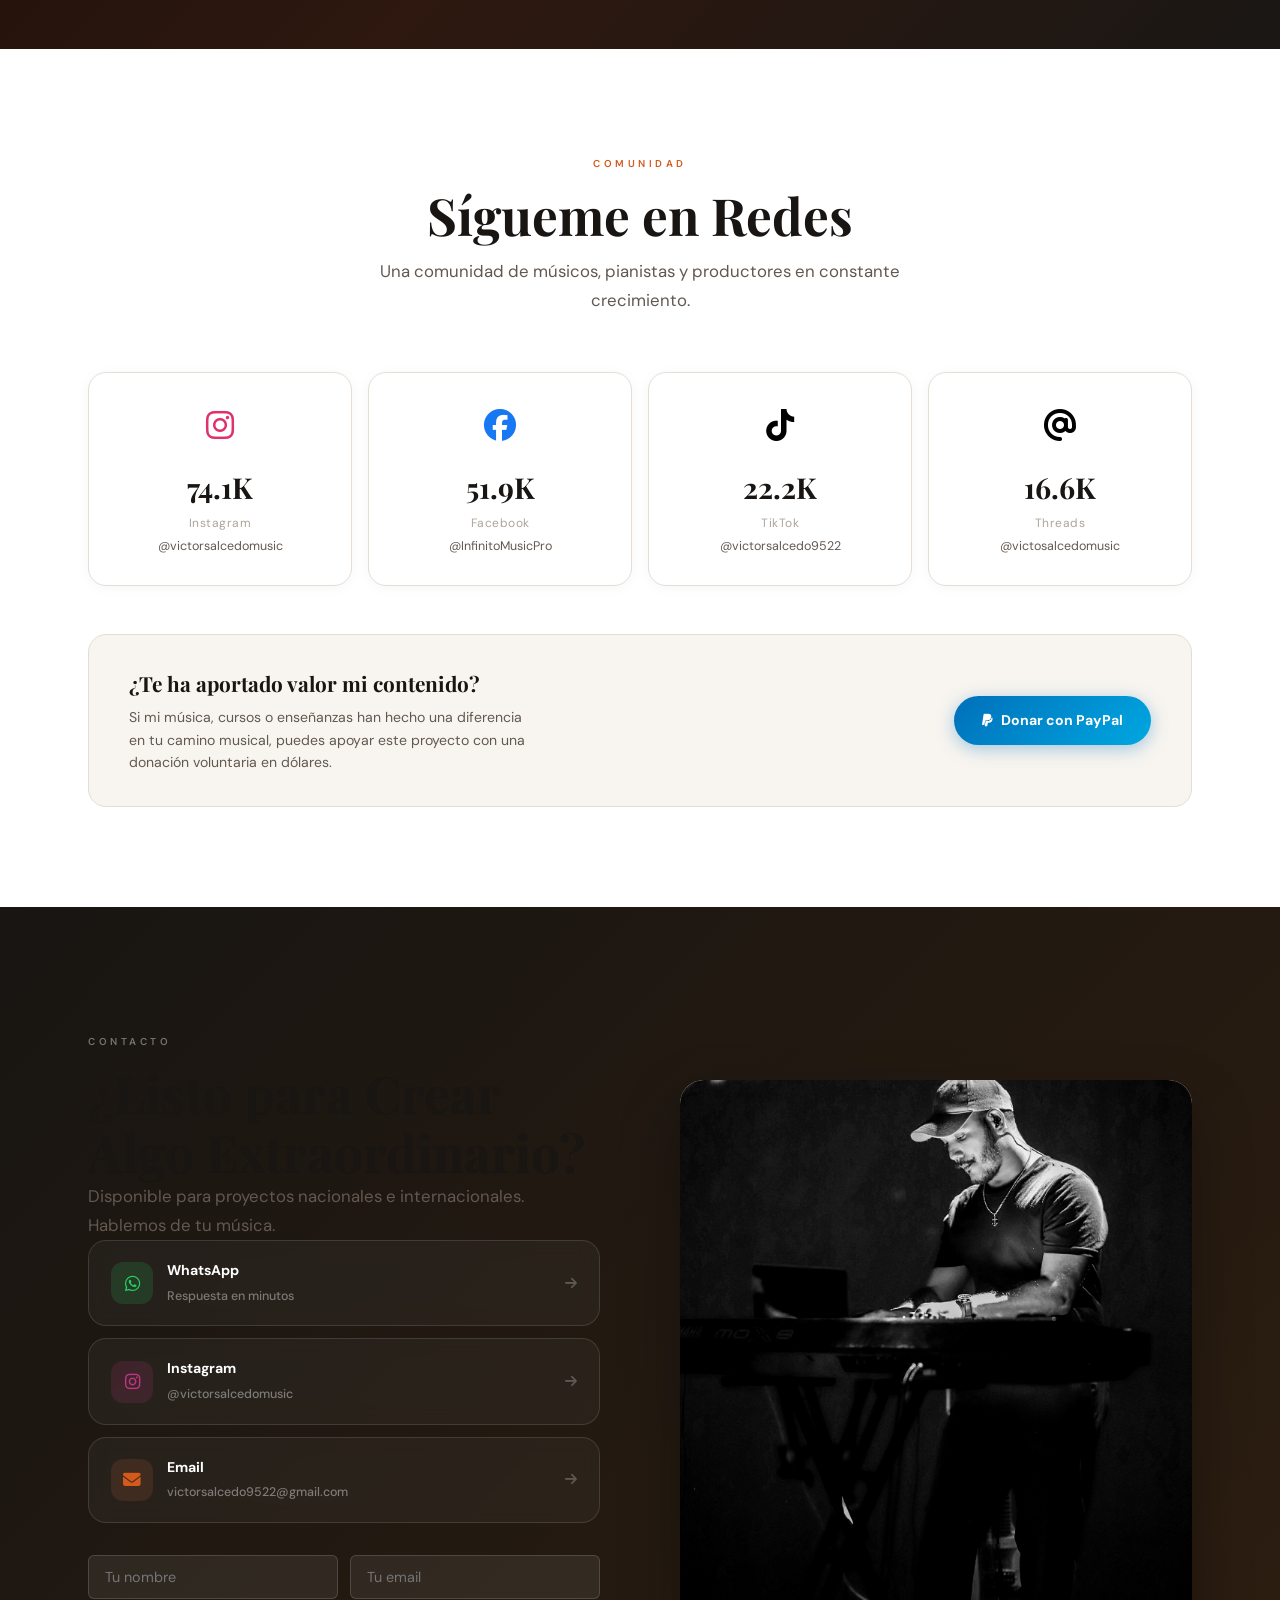
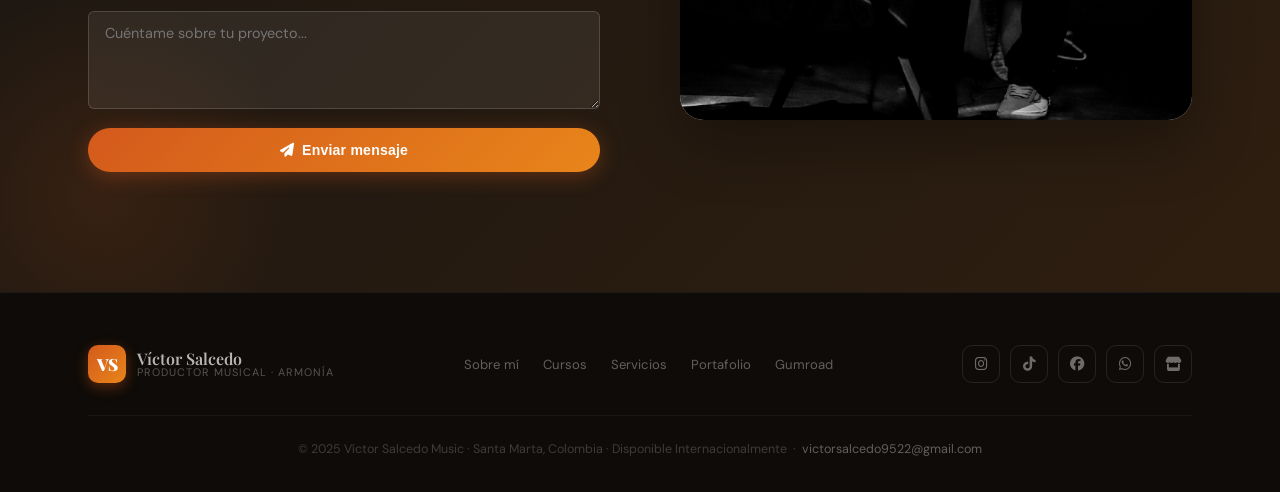
==== commit c1966017: "Fix CSS caching issue to sync Vercel and domain" ====
--- a/index.html
+++ b/index.html
@@ -71,7 +71,7 @@
   <link href="https://fonts.googleapis.com/css2?family=Playfair+Display:ital,wght@0,400;0,600;0,700;0,900;1,400;1,600&family=DM+Sans:wght@300;400;500;600&display=swap" rel="stylesheet" />
   <link rel="stylesheet" href="https://cdnjs.cloudflare.com/ajax/libs/font-awesome/6.5.0/css/all.min.css" />
 
-  <link rel="stylesheet" href="styles.css" />
+  <link rel="stylesheet" href="styles.css?v=5" />
 </head>
 <body>
 
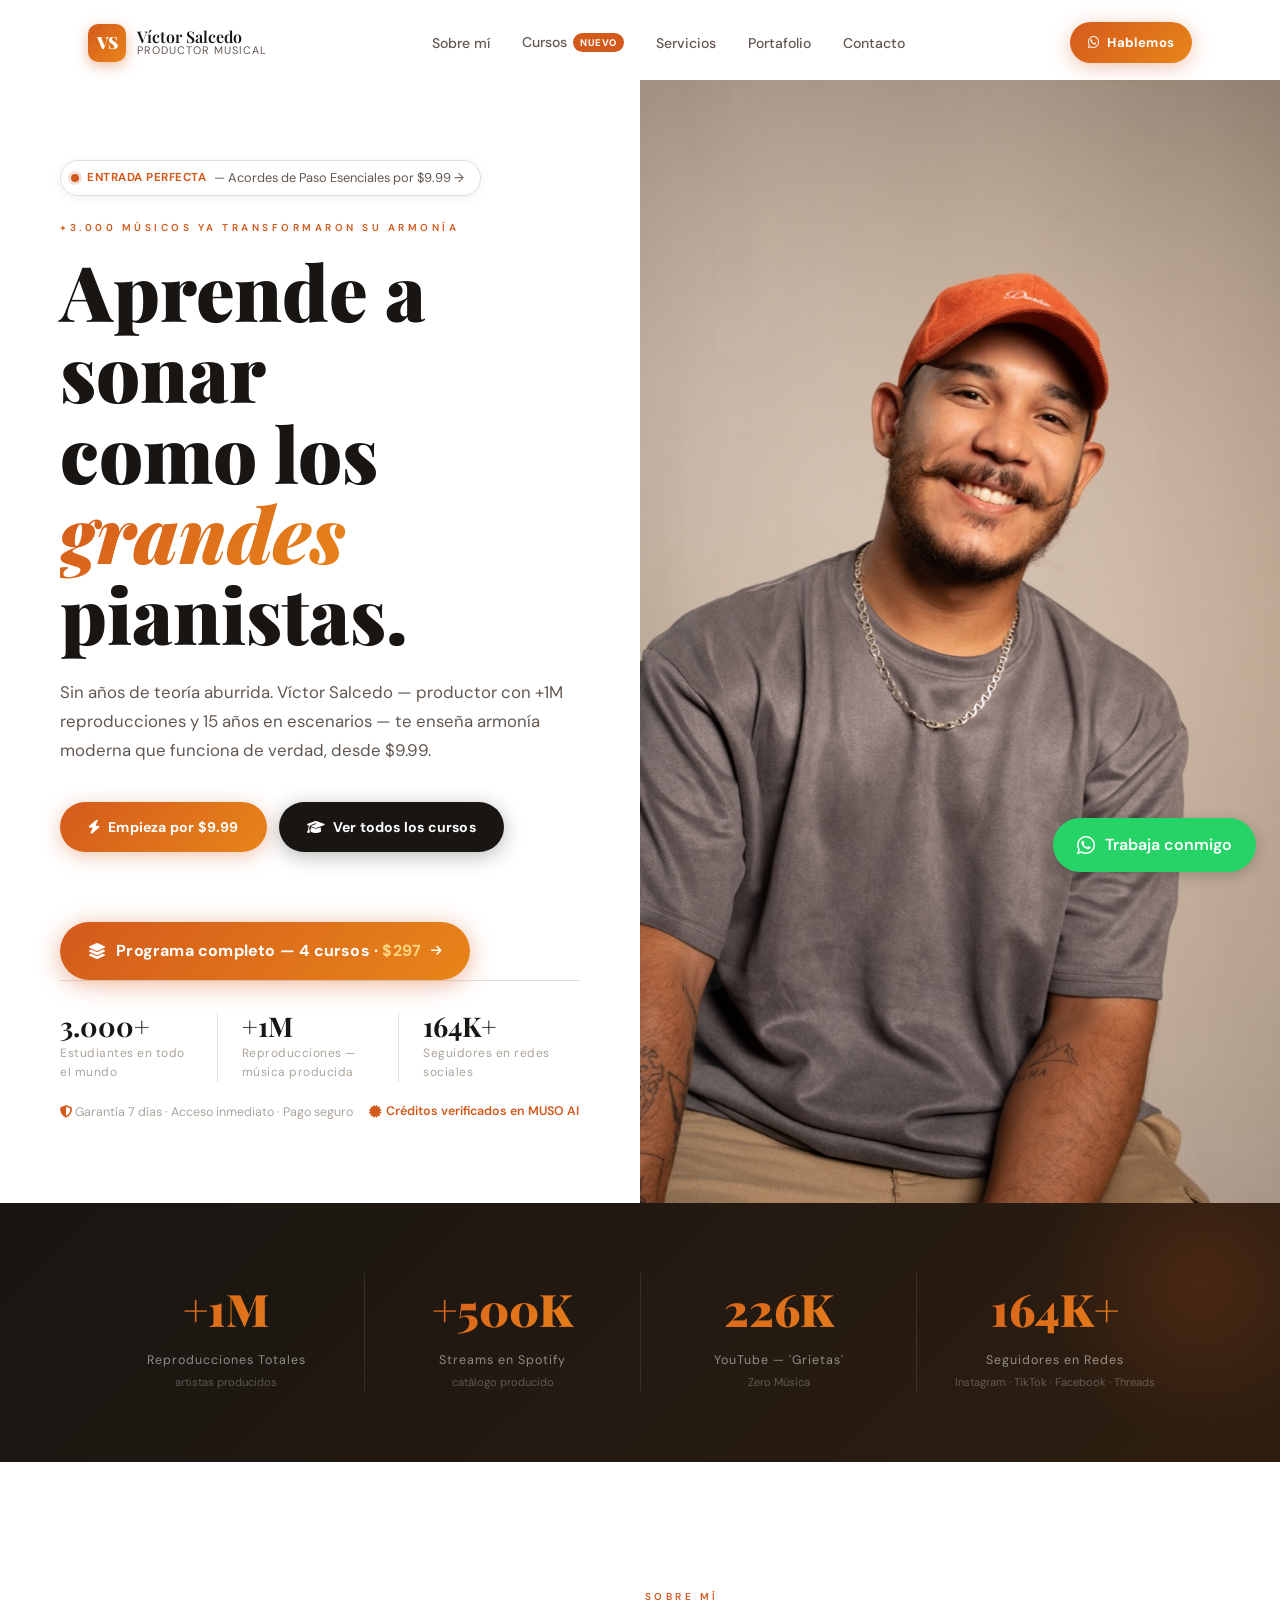
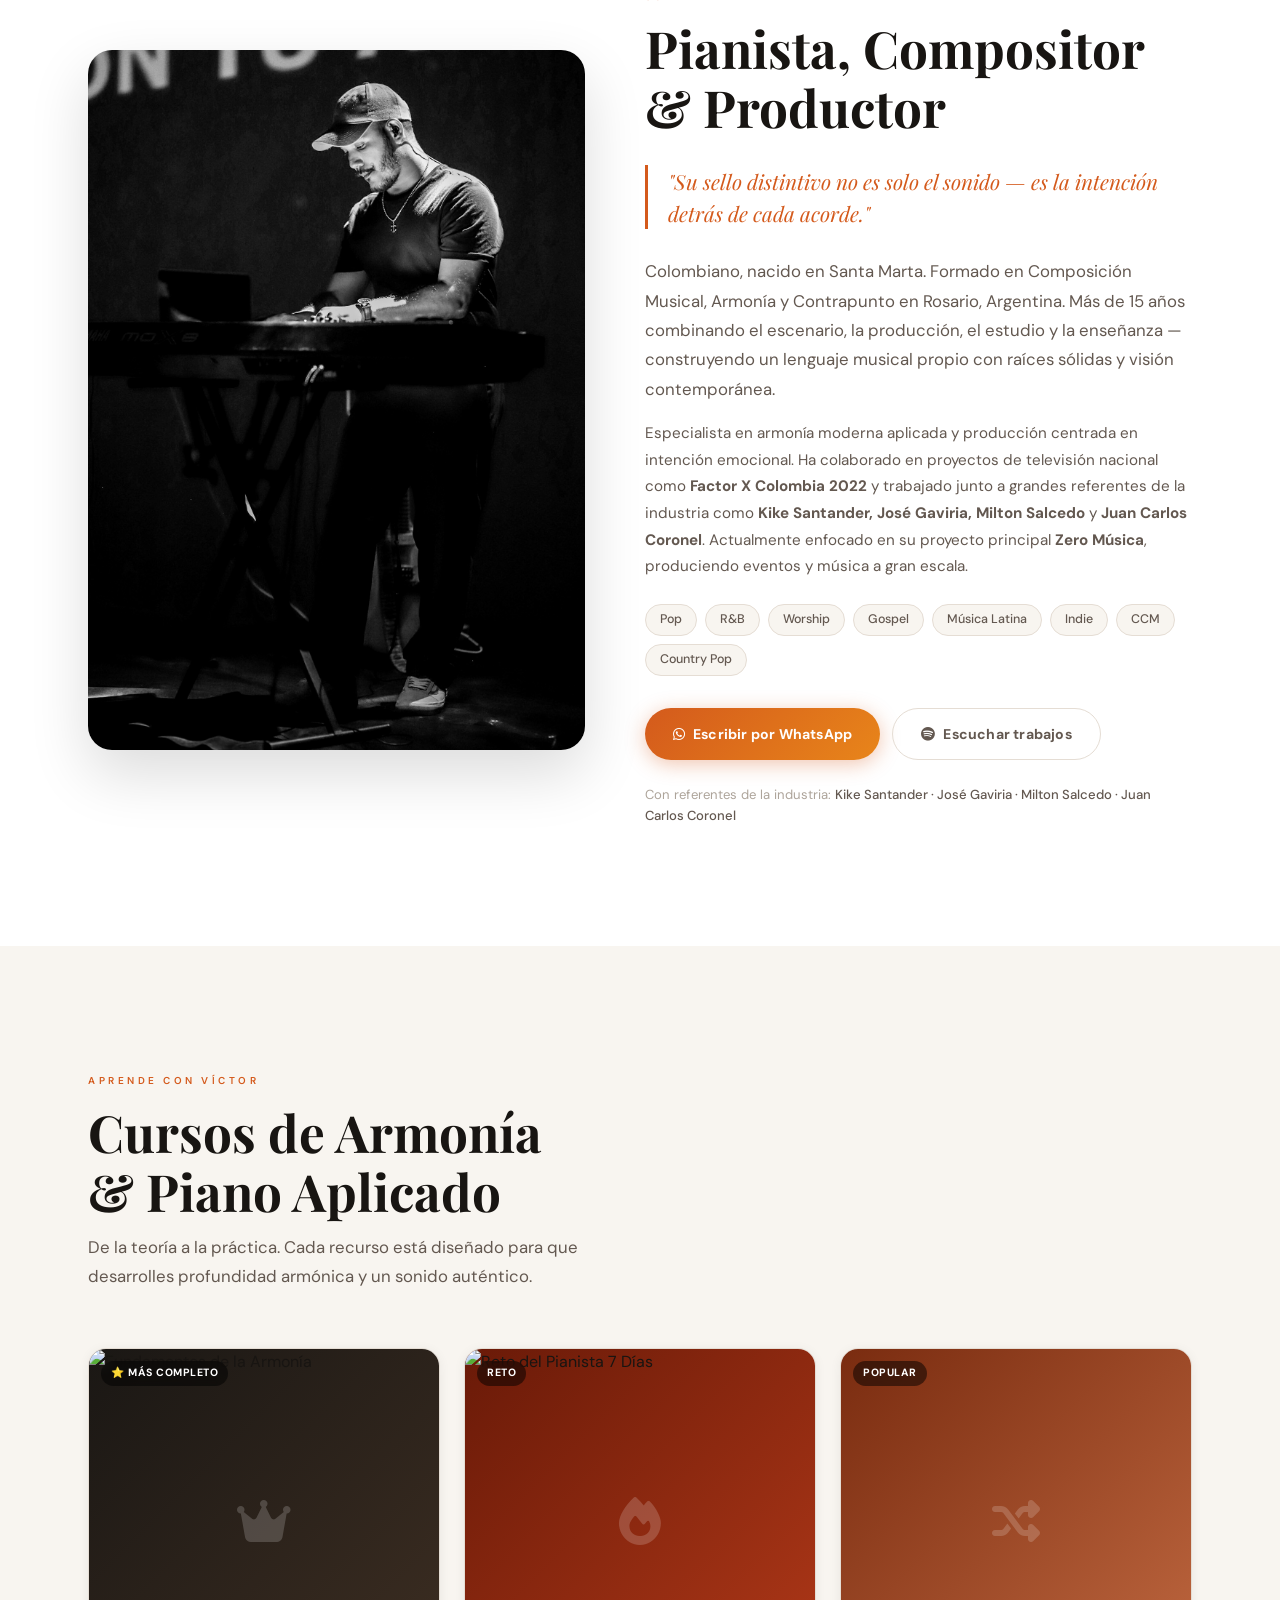
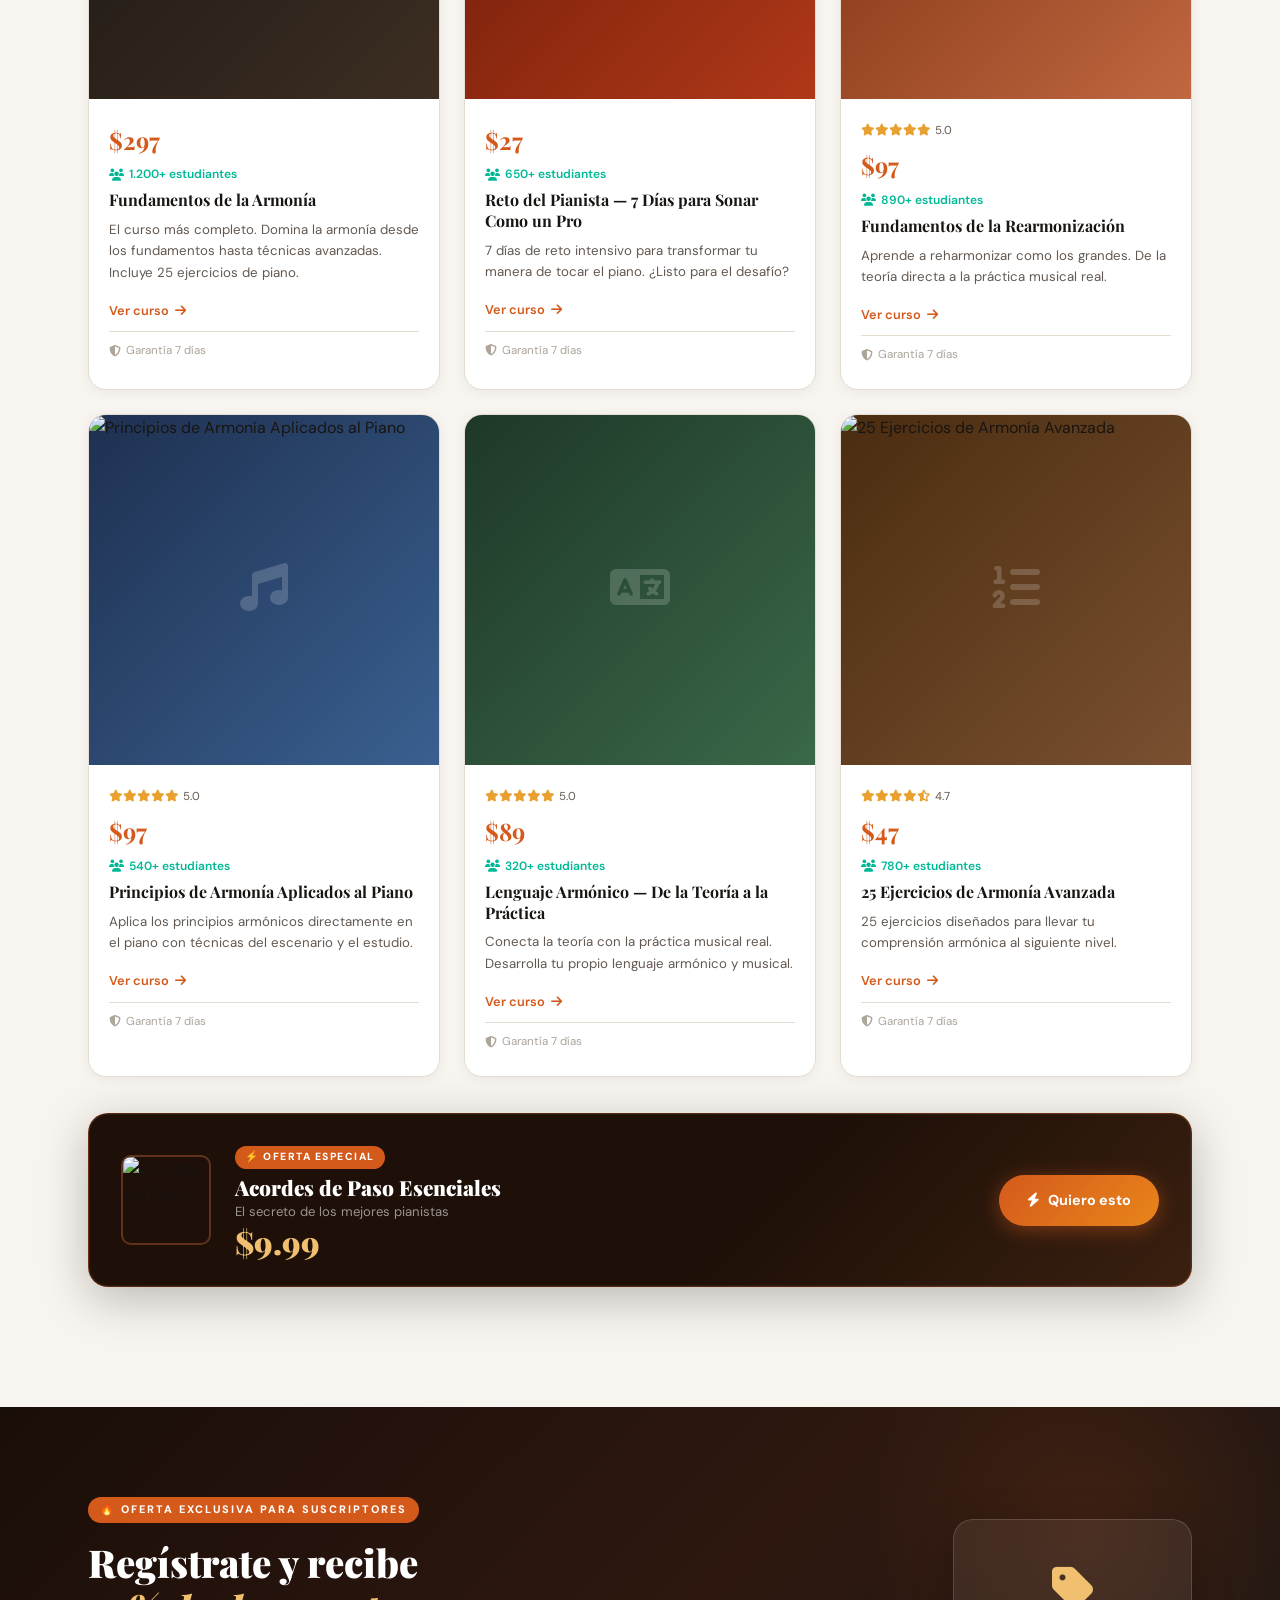
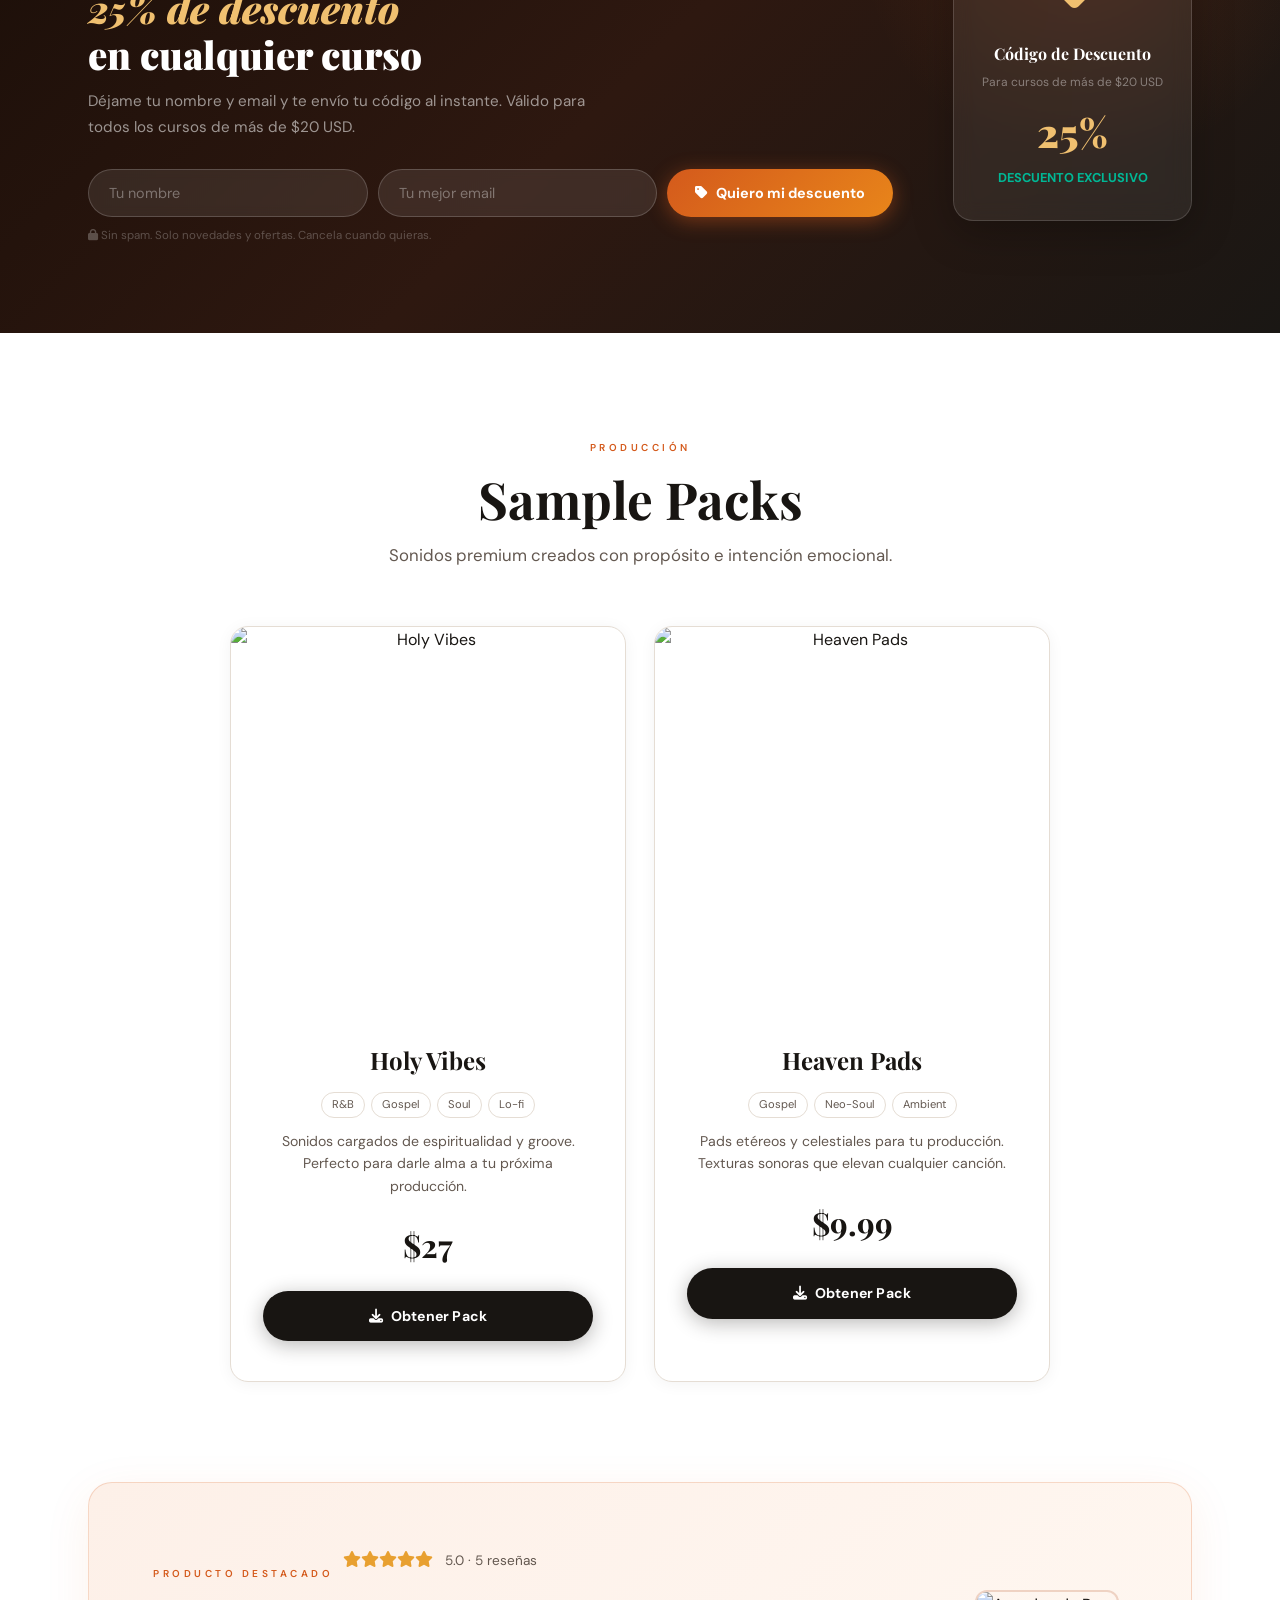
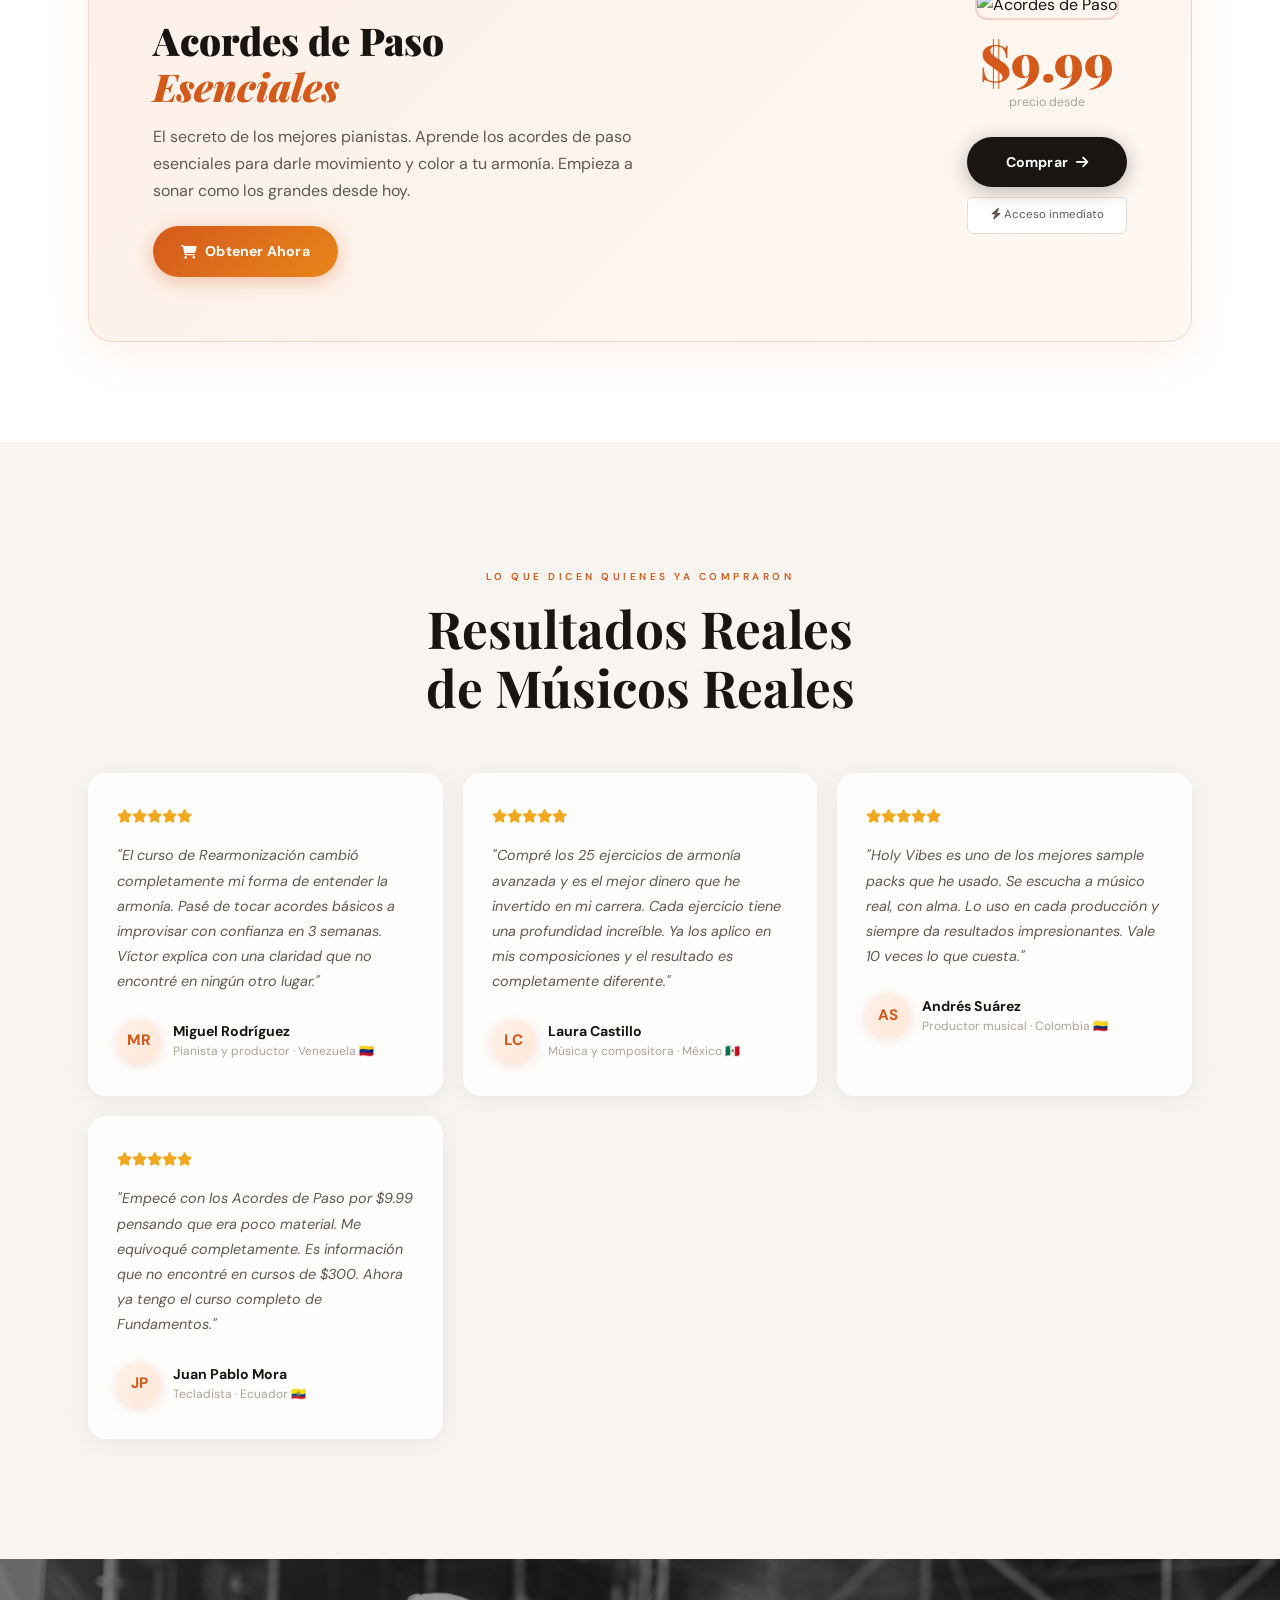
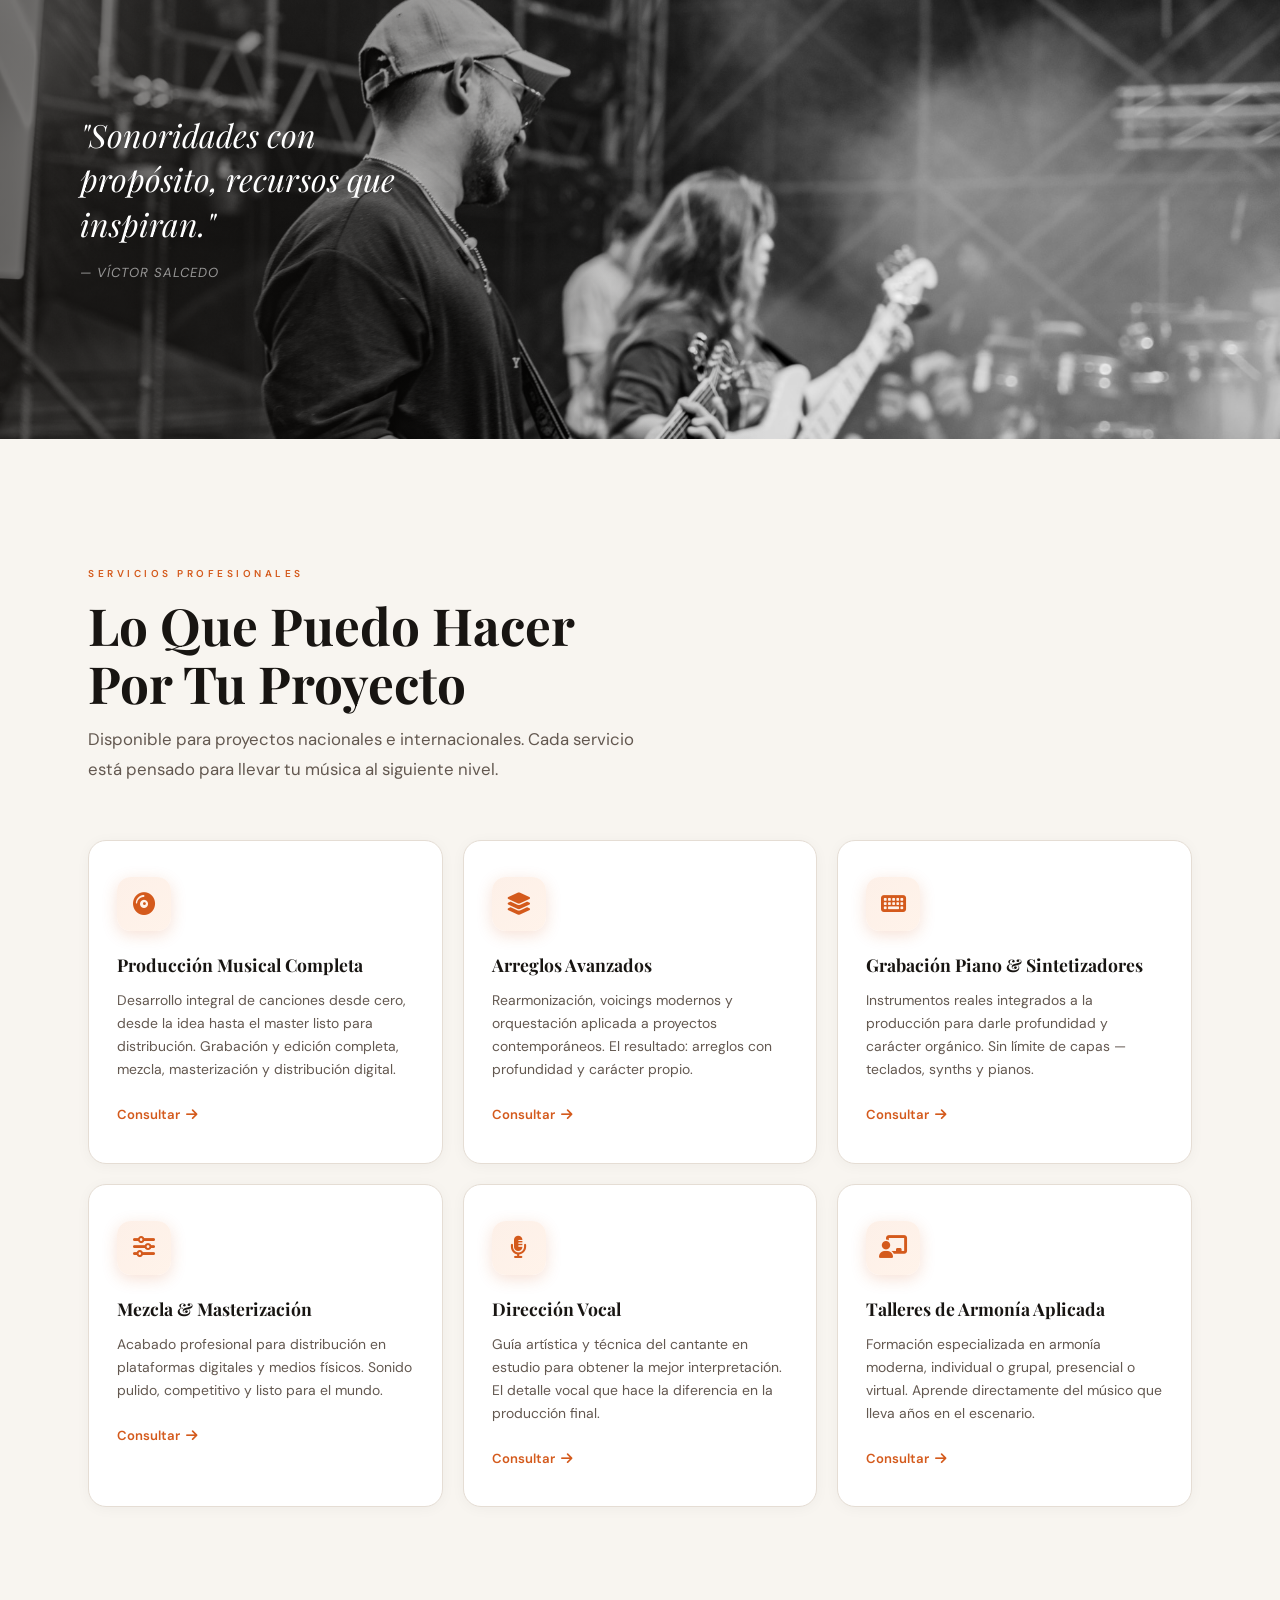
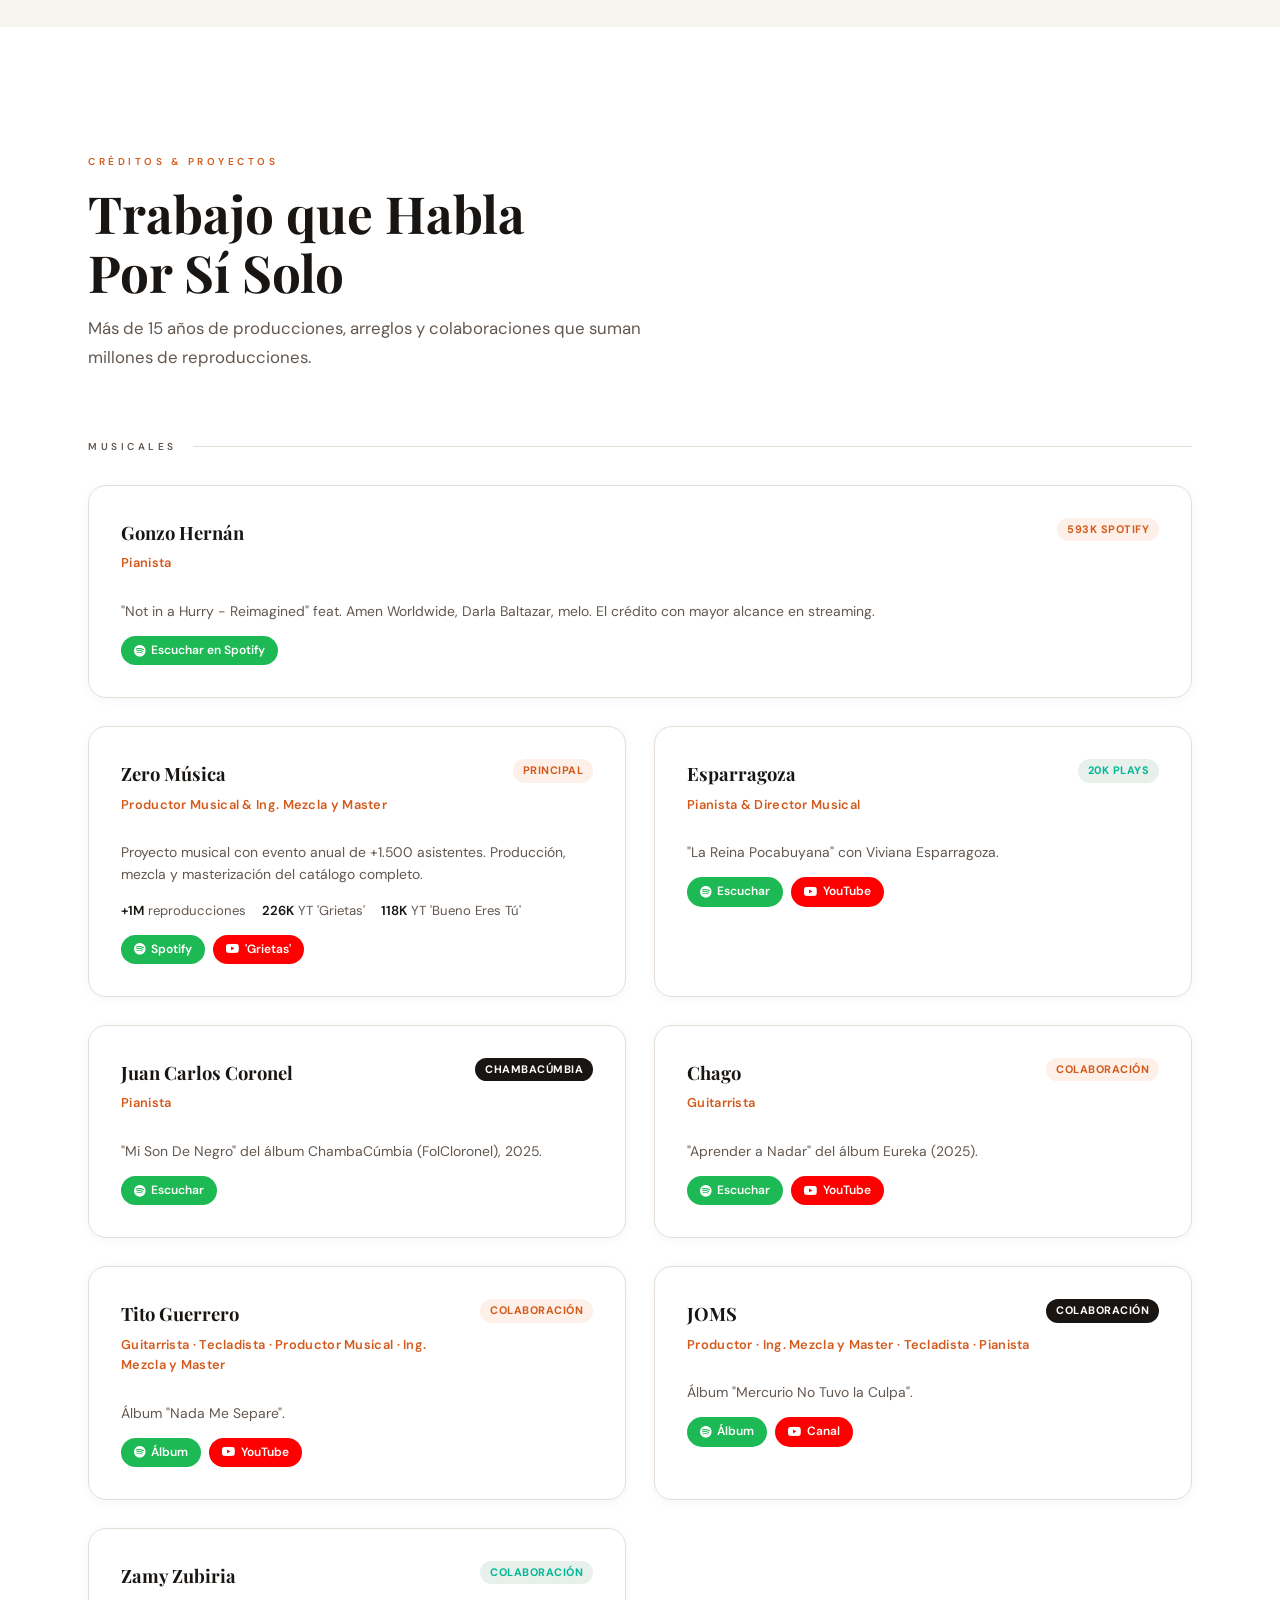
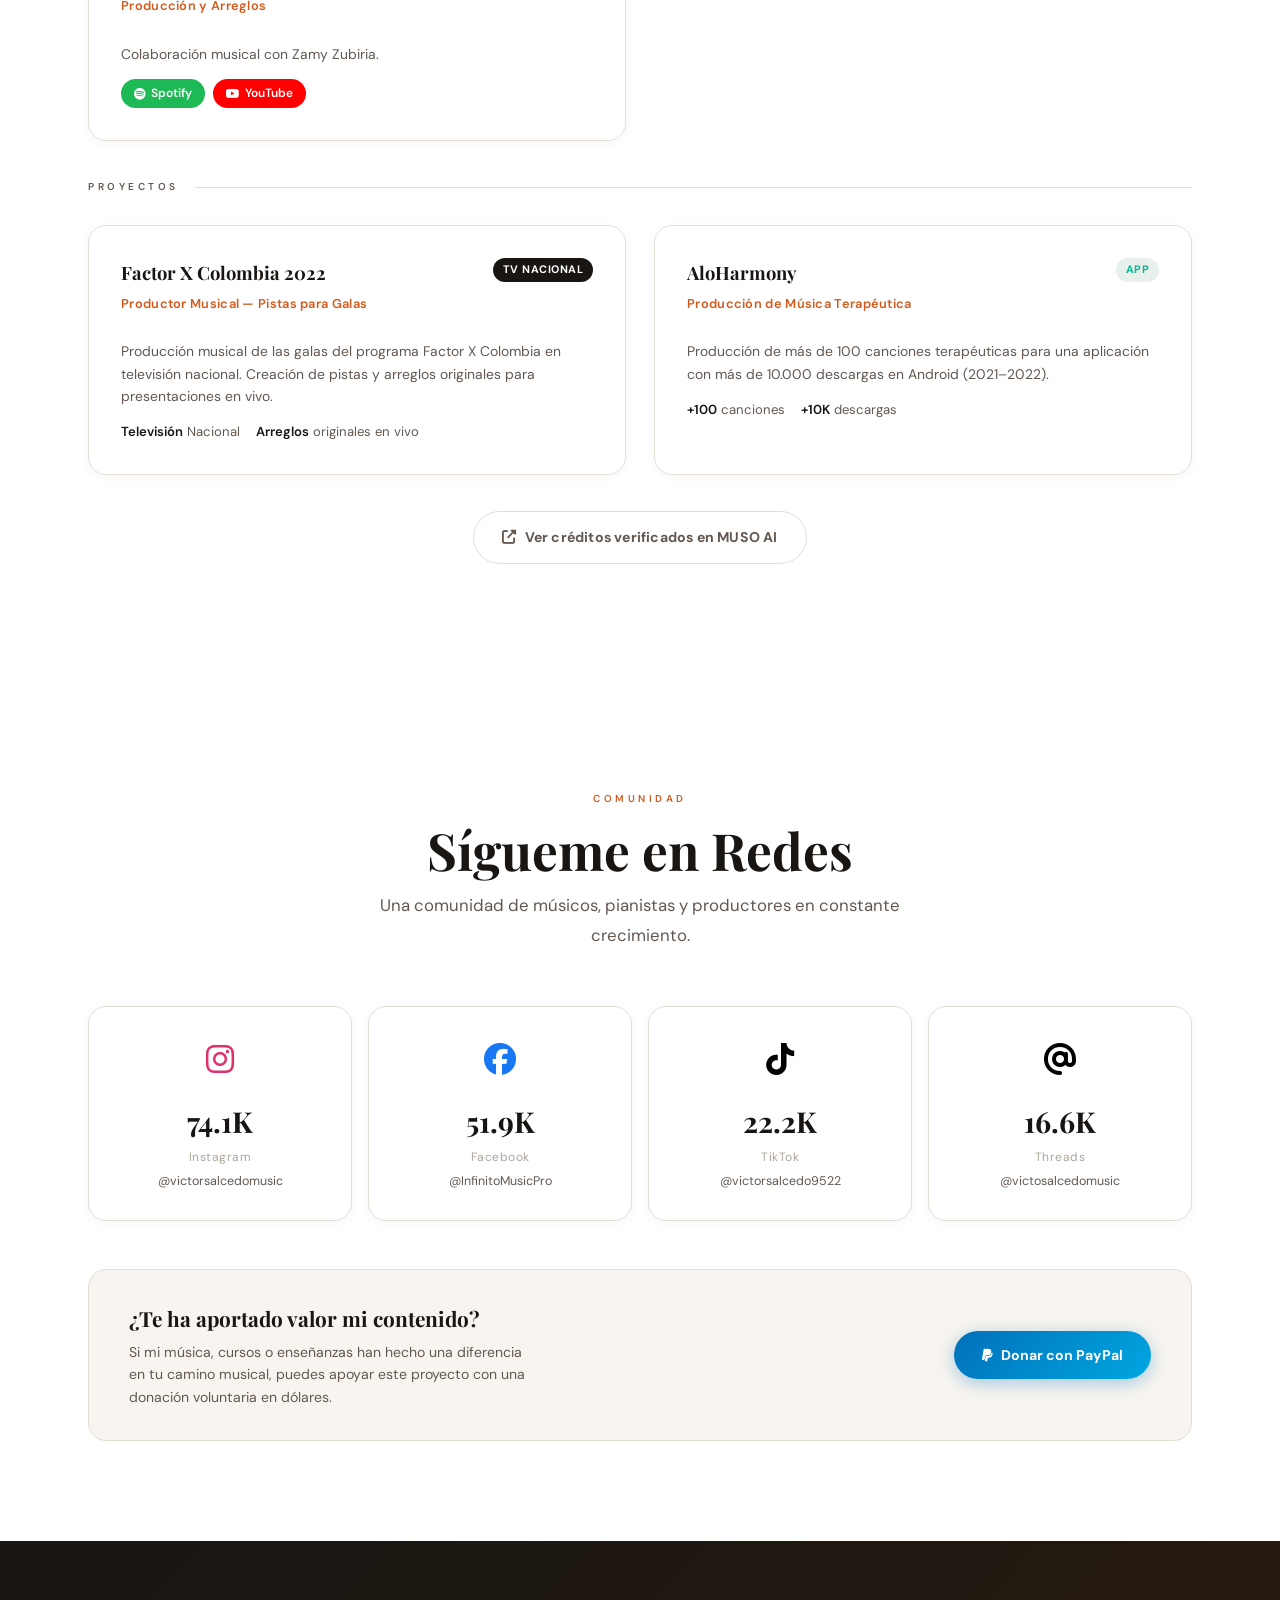
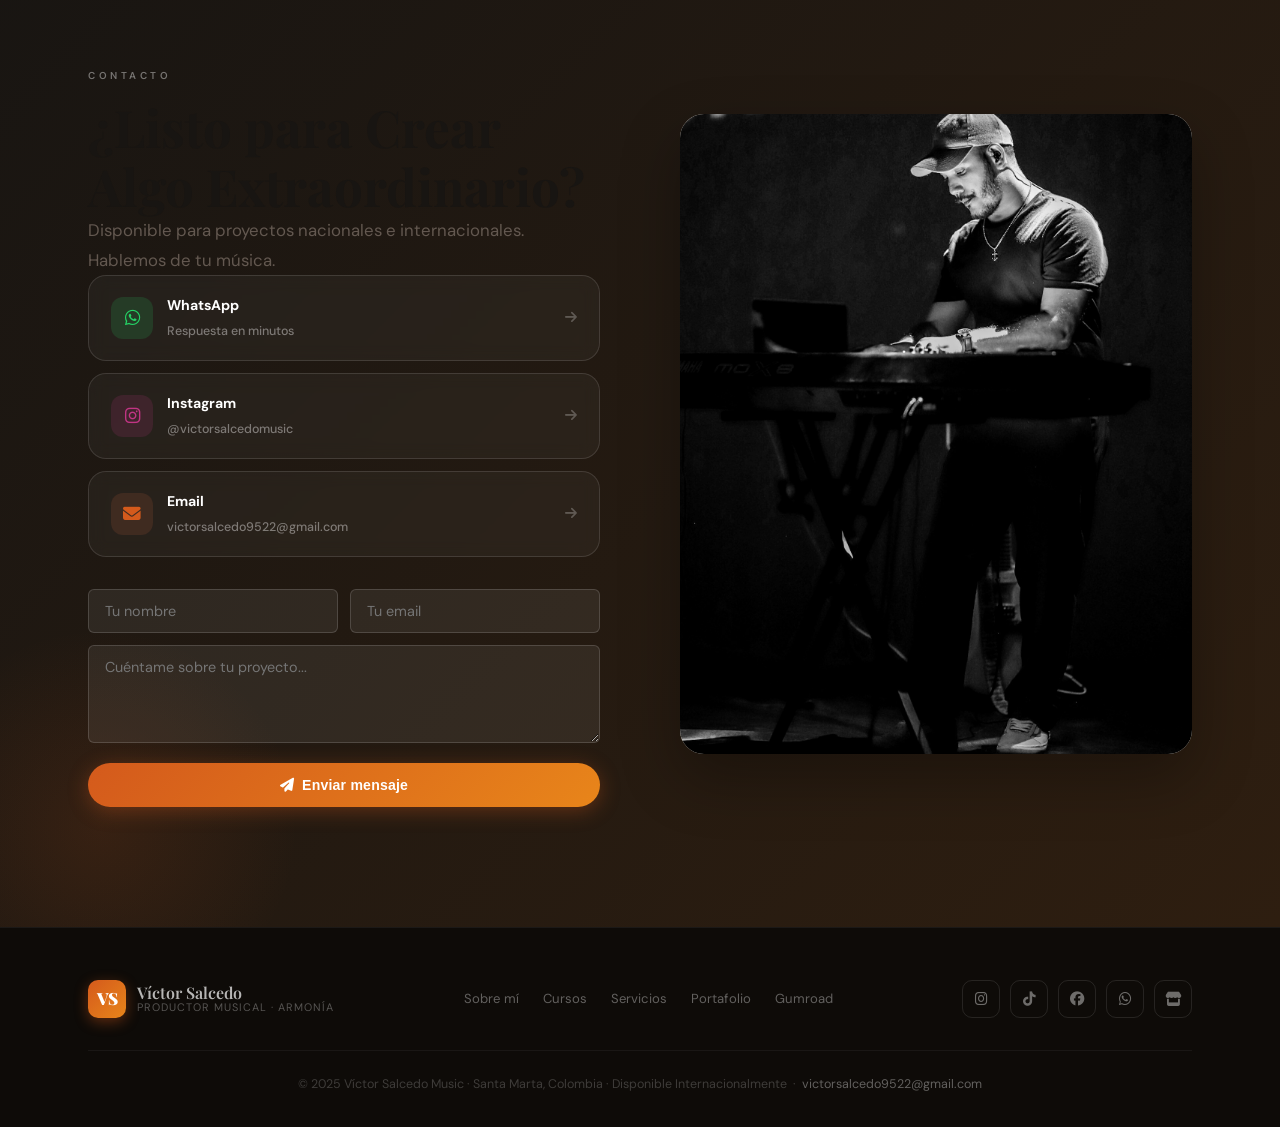
==== commit 20d0381e: "CRO: grid de cursos, hero bundle pill destacado, móvil optimizado, landing Fundamentos" ====
--- a/index.html
+++ b/index.html
@@ -49,7 +49,7 @@
         "name": "Fundamentos de la Armonía",
         "description": "El curso más completo de armonía. Domina la armonía desde los fundamentos hasta técnicas avanzadas.",
         "provider": {"@type": "Person", "name": "Víctor Salcedo"},
-        "offers": {"@type": "Offer", "price": "320", "priceCurrency": "USD"}
+        "offers": {"@type": "Offer", "price": "297", "priceCurrency": "USD"}
       },
       {
         "@type": "Course",
@@ -140,16 +140,18 @@
         Sin años de teoría aburrida. Víctor Salcedo — productor con +1M reproducciones y 15 años en escenarios — te enseña armonía moderna que funciona de verdad, desde $9.99.
       </p>
       <div class="hero-btns">
-        <a href="#cursos" class="btn btn-dark">
-          <i class="fas fa-graduation-cap"></i> Ver Cursos
-        </a>
         <a href="https://victorsalcedo.gumroad.com/l/acordesdepaso" target="_blank" class="btn btn-accent">
           <i class="fas fa-bolt"></i> Empieza por $9.99
         </a>
-        <a href="https://open.spotify.com/playlist/6kVRClddAErkC80nWM0Onq" target="_blank" class="btn btn-outline">
-          <i class="fab fa-spotify"></i> Escuchar trabajo
-        </a>
-      </div>
+        <a href="#cursos" class="btn btn-dark">
+          <i class="fas fa-graduation-cap"></i> Ver todos los cursos
+        </a>
+      </div>
+      <a href="fundamentos-armonia.html" class="hero-bundle-pill fade-up">
+        <i class="fas fa-layer-group"></i>
+        <span>Programa completo — 4 cursos · <strong>$297</strong></span>
+        <i class="fas fa-arrow-right" style="font-size:0.75rem;"></i>
+      </a>
       <div class="hero-stats">
         <div class="h-stat">
           <div class="h-stat-num">3.000+</div>
@@ -284,14 +286,14 @@
           <!-- 1 - Fundamentos de la Armonía -->
           <!-- 1 - Fundamentos de la Armonía -->
           <div class="course-slide">
-            <a href="https://victorsalcedo.gumroad.com/l/Fundamentosdelaarmonia" target="_blank" class="slide-inner">
+            <a href="fundamentos-armonia.html" class="slide-inner">
               <div class="slide-img" style="--c1:#1A1714;--c2:#3D2E22;">
                 <img src="https://public-files.gumroad.com/33w57dps0wi0o6n5j823cg9vd2d1" alt="Fundamentos de la Armonía">
                 <div class="slide-img-icon"><i class="fas fa-crown"></i></div>
                 <span class="slide-badge">⭐ Más Completo</span>
               </div>
               <div class="slide-body">
-                <div class="slide-price">$320</div>
+                <div class="slide-price">$297</div>
                 <div class="slide-students"><i class="fas fa-users"></i> 1.200+ estudiantes</div>
                 <div class="slide-title">Fundamentos de la Armonía</div>
                 <div class="slide-desc">El curso más completo. Domina la armonía desde los fundamentos hasta técnicas avanzadas. Incluye 25 ejercicios de piano.</div>
@@ -417,6 +419,38 @@
       </a>
     </div>
 
+  </div>
+</section>
+
+<!-- ══ LEAD MAGNET — MINI-GUÍA GRATUITA ══ -->
+<section id="lead-magnet">
+  <div class="container">
+    <div class="lm-inner fade-up">
+      <div>
+        <span class="lm-badge">🔥 Oferta exclusiva para suscriptores</span>
+        <h2 class="lm-title">Regístrate y recibe<br/><em>25% de descuento</em><br/>en cualquier curso</h2>
+        <p class="lm-sub">Déjame tu nombre y email y te envío tu código al instante. Válido para todos los cursos de más de $20 USD.</p>
+        <form class="lm-form" id="leadForm" action="https://formspree.io/f/xvzvbnzz" method="POST" onsubmit="handleLeadForm(event)">
+          <input type="hidden" name="_subject" value="Nuevo suscriptor — Código de descuento 25%" />
+          <input class="lm-input" type="text" name="nombre" id="lmNombre" placeholder="Tu nombre" required />
+          <input class="lm-input" type="email" name="email" id="lmEmail" placeholder="Tu mejor email" required />
+          <button type="submit" class="lm-btn" id="leadBtn"><i class="fas fa-tag"></i> Quiero mi descuento</button>
+        </form>
+        <div id="leadResult" style="display:none;margin-top:20px;background:rgba(122,158,135,0.15);border:1px solid rgba(122,158,135,0.4);border-radius:10px;padding:20px 24px;">
+          <p style="color:rgba(255,255,255,0.7);font-size:0.9rem;margin-bottom:8px;"><i class="fas fa-check-circle" style="color:#7A9E87;"></i> ¡Listo! Usa este código en tu compra:</p>
+          <div id="discountCodeDisplay" style="font-family:'Playfair Display',serif;font-size:2rem;font-weight:900;color:#F0C070;letter-spacing:4px;text-align:center;padding:10px 0;"></div>
+          <p style="color:rgba(255,255,255,0.4);font-size:0.78rem;text-align:center;margin-top:4px;">25% de descuento · Cursos de más de $20 · <a href="https://victorsalcedo.gumroad.com/" target="_blank" style="color:var(--accent);font-weight:600;">Ir a la tienda →</a></p>
+        </div>
+        <p class="lm-note"><i class="fas fa-lock"></i> Sin spam. Solo novedades y ofertas. Cancela cuando quieras.</p>
+      </div>
+      <div class="lm-visual">
+        <div class="lm-visual-icon"><i class="fas fa-tag"></i></div>
+        <div class="lm-visual-title">Código de Descuento</div>
+        <div class="lm-visual-sub">Para cursos de más de $20 USD</div>
+        <div class="lm-visual-price" style="font-size:2.5rem;">25%</div>
+        <div class="lm-visual-free">DESCUENTO EXCLUSIVO</div>
+      </div>
+    </div>
   </div>
 </section>
 
@@ -827,36 +861,7 @@
   </div>
 </section>
 
-<!-- ══ LEAD MAGNET — DESCUENTO ══ -->
-<section id="lead-magnet">
-  <div class="container">
-    <div class="lm-inner fade-up">
-      <div>
-        <span class="lm-badge">🔥 Oferta exclusiva para suscriptores</span>
-        <h2 class="lm-title">Regístrate y recibe<br/><em>40% de descuento</em><br/>en toda la tienda</h2>
-        <p class="lm-sub">Déjame tu nombre y email y te envío tu código de descuento al instante. Válido para todos los cursos y sample packs.</p>
-        <form class="lm-form" id="discountForm" action="https://formspree.io/f/xvzvbnzz" method="POST" onsubmit="handleDiscount(event)">
-          <input class="lm-input" type="text" name="nombre" id="lmNombre" placeholder="Tu nombre" required />
-          <input class="lm-input" type="email" name="email" id="lmEmail" placeholder="Tu mejor email" required />
-          <button type="submit" class="lm-btn" id="discountBtn"><i class="fas fa-tag"></i> Quiero mi descuento</button>
-        </form>
-        <div id="discountResult" style="display:none;margin-top:20px;background:rgba(122,158,135,0.15);border:1px solid rgba(122,158,135,0.4);border-radius:10px;padding:20px 24px;">
-          <p style="color:rgba(255,255,255,0.7);font-size:0.9rem;margin-bottom:8px;"><i class="fas fa-check-circle" style="color:#7A9E87;"></i> ¡Listo! Usa este código en tu compra:</p>
-          <div style="font-family:'Playfair Display',serif;font-size:2rem;font-weight:900;color:#F0C070;letter-spacing:4px;text-align:center;padding:10px 0;">DESCUENTO40</div>
-          <p style="color:rgba(255,255,255,0.4);font-size:0.78rem;text-align:center;margin-top:4px;">40% de descuento en toda la tienda · <a href="https://victorsalcedo.gumroad.com/" target="_blank" style="color:var(--accent);font-weight:600;">Ir a la tienda →</a></p>
-        </div>
-        <p class="lm-note"><i class="fas fa-lock"></i> Sin spam. Solo novedades y ofertas. Cancela cuando quieras.</p>
-      </div>
-      <div class="lm-visual">
-        <div class="lm-visual-icon"><i class="fas fa-tag"></i></div>
-        <div class="lm-visual-title">Código de Descuento</div>
-        <div class="lm-visual-sub">Para toda la tienda</div>
-        <div class="lm-visual-price" style="font-size:2.5rem;">40%</div>
-        <div class="lm-visual-free">DESCUENTO EXCLUSIVO</div>
-      </div>
-    </div>
-  </div>
-</section>
+<!-- Lead magnet movido — ver nueva posición después de #cursos -->
 
 <!-- ══ REDES SOCIALES ══ -->
 <section id="redes">
--- a/styles.css
+++ b/styles.css
@@ -311,6 +311,35 @@
       transition: border-color 0.2s;
     }
     .hero-trust a:hover { border-color: var(--accent); }
+    .hero-bundle-pill {
+      display: inline-flex;
+      align-items: center;
+      gap: 10px;
+      margin-top: 18px;
+      background: var(--grad);
+      color: #fff;
+      font-size: 1rem;
+      font-weight: 700;
+      letter-spacing: 0.2px;
+      padding: 16px 28px;
+      border-radius: var(--radius-pill);
+      text-decoration: none;
+      box-shadow: 0 4px 24px rgba(212,90,28,0.45);
+      transition: box-shadow 0.2s, transform 0.2s;
+      animation: bundle-pulse 2.2s ease-in-out infinite;
+    }
+    .hero-bundle-pill:hover {
+      color: #fff;
+      box-shadow: 0 8px 36px rgba(212,90,28,0.7);
+      transform: translateY(-2px) scale(1.02);
+      animation: none;
+    }
+    .hero-bundle-pill i:first-child { color: #fff; font-size: 1rem; }
+    .hero-bundle-pill strong { color: #FFD580; }
+    @keyframes bundle-pulse {
+      0%, 100% { box-shadow: 0 4px 24px rgba(212,90,28,0.45); }
+      50% { box-shadow: 0 6px 36px rgba(212,90,28,0.75), 0 0 0 8px rgba(212,90,28,0.1); }
+    }
     .hero-right {
       position: relative;
       overflow: hidden;
@@ -458,17 +487,19 @@
     .sec-header.center .sub { margin: 12px auto 0; }
     .sec-header .sub { margin-top: 12px; }
 
-    /* ── CURSOS SLIDER ── */
+    /* ── CURSOS GRID ── */
     #cursos { padding: 120px 0; background: var(--cream); }
-    .courses-slider-wrap { position: relative; margin-top: 56px; }
-    .slider-viewport { overflow: hidden; }
+    .courses-slider-wrap { margin-top: 56px; }
+    .slider-viewport { overflow: visible; }
     .courses-track {
-      display: flex;
-      gap: 20px;
-      transition: transform 0.5s cubic-bezier(0.25, 0.46, 0.45, 0.94);
-      will-change: transform;
-    }
-    .course-slide { flex: 0 0 calc((100% - 40px) / 3); min-width: 0; }
+      display: grid;
+      grid-template-columns: repeat(3, 1fr);
+      gap: 24px;
+      transform: none !important;
+      transition: none;
+      will-change: auto;
+    }
+    .course-slide { flex: none; width: auto; min-width: 0; }
     .slide-inner {
       display: block;
       text-decoration: none;
@@ -506,28 +537,9 @@
     .slide-desc { font-size: 0.83rem; color: var(--mid); line-height: 1.6; flex: 1; margin-bottom: 18px; }
     .slide-cta { display: inline-flex; align-items: center; gap: 6px; font-size: 0.8rem; font-weight: 600; color: var(--accent); transition: gap 0.2s; }
     .slide-inner:hover .slide-cta { gap: 10px; }
-    /* Arrows */
-    .slider-btn {
-      position: absolute; top: 42%; transform: translateY(-50%); z-index: 10;
-      width: 48px; height: 48px; border-radius: 50%;
-      background: var(--white); border: 1.5px solid var(--border);
-      color: var(--dark); font-size: 0.9rem; cursor: pointer;
-      display: flex; align-items: center; justify-content: center;
-      transition: all 0.22s; box-shadow: 0 6px 24px rgba(0,0,0,0.12);
-    }
-    .slider-btn:hover { background: var(--grad); color: var(--white); border-color: transparent; box-shadow: 0 8px 28px rgba(212,90,28,0.35); }
-    .slider-btn:disabled { opacity: 0.28; cursor: default; pointer-events: none; }
-    .slider-prev { left: -23px; }
-    .slider-next { right: -23px; }
-    /* Dots */
-    .slider-dots { display: flex; justify-content: center; gap: 8px; margin-top: 30px; }
-    .slider-dot { width: 8px; height: 8px; border-radius: 50%; background: var(--border); border: none; cursor: pointer; padding: 0; transition: all 0.25s; }
-    .slider-dot.active { background: var(--accent); width: 24px; border-radius: 4px; }
-    @media (max-width: 860px) { .course-slide { flex: 0 0 calc((100% - 20px) / 2); } }
-    @media (max-width: 560px) {
-      .course-slide { flex: 0 0 82%; }
-      .slider-prev { left: 0; } .slider-next { right: 0; }
-    }
+    .slider-btn, .slider-dots { display: none; }
+    @media (max-width: 860px) { .courses-track { grid-template-columns: repeat(2, 1fr); } }
+    @media (max-width: 560px) { .courses-track { grid-template-columns: 1fr; gap: 16px; } }
 
     /* ── SAMPLE PACKS ── */
     #sample-packs { padding: 100px 0; background: var(--white); }
@@ -886,6 +898,7 @@
       .hero-left { padding: 120px 28px 60px; }
       .hero-left .container-inner { max-width: 100%; margin: 0; }
       .hero-right { height: 70vw; max-height: 520px; }
+      .hero-bundle-pill { font-size: 0.95rem; }
       .hero-stats { gap: 0; }
       .about-img-wrap { max-width: 100%; }
       .stats-grid { grid-template-columns: repeat(2, 1fr); gap: 32px; }
@@ -901,7 +914,8 @@
     @media (max-width: 768px) {
       .nav-links, .nav-right { display: none; }
       .hamburger { display: flex; }
-      .hero-right { height: 80vw; }
+      .hero-right { display: none; }
+      .hero-bundle-pill { width: 100%; justify-content: center; }
       .photo-strip { height: 320px; }
       .strip-text { padding: 0 32px; }
       .about-grid { grid-template-columns: 1fr; gap: 32px; }
@@ -916,6 +930,9 @@
       .footer-inner { flex-direction: column; align-items: flex-start; }
     }
     @media (max-width: 480px) {
+      .hero-left { padding: 100px 20px 48px; }
+      .hero-btns { gap: 10px; margin-bottom: 32px; }
+      .hero-bundle-pill { font-size: 0.92rem; padding: 14px 20px; }
       .hero-stats { flex-direction: column; gap: 16px; }
       .h-stat + .h-stat { border-left: none; padding-left: 0; border-top: 1px solid var(--border); padding-top: 16px; }
       .redes-grid { grid-template-columns: 1fr; }
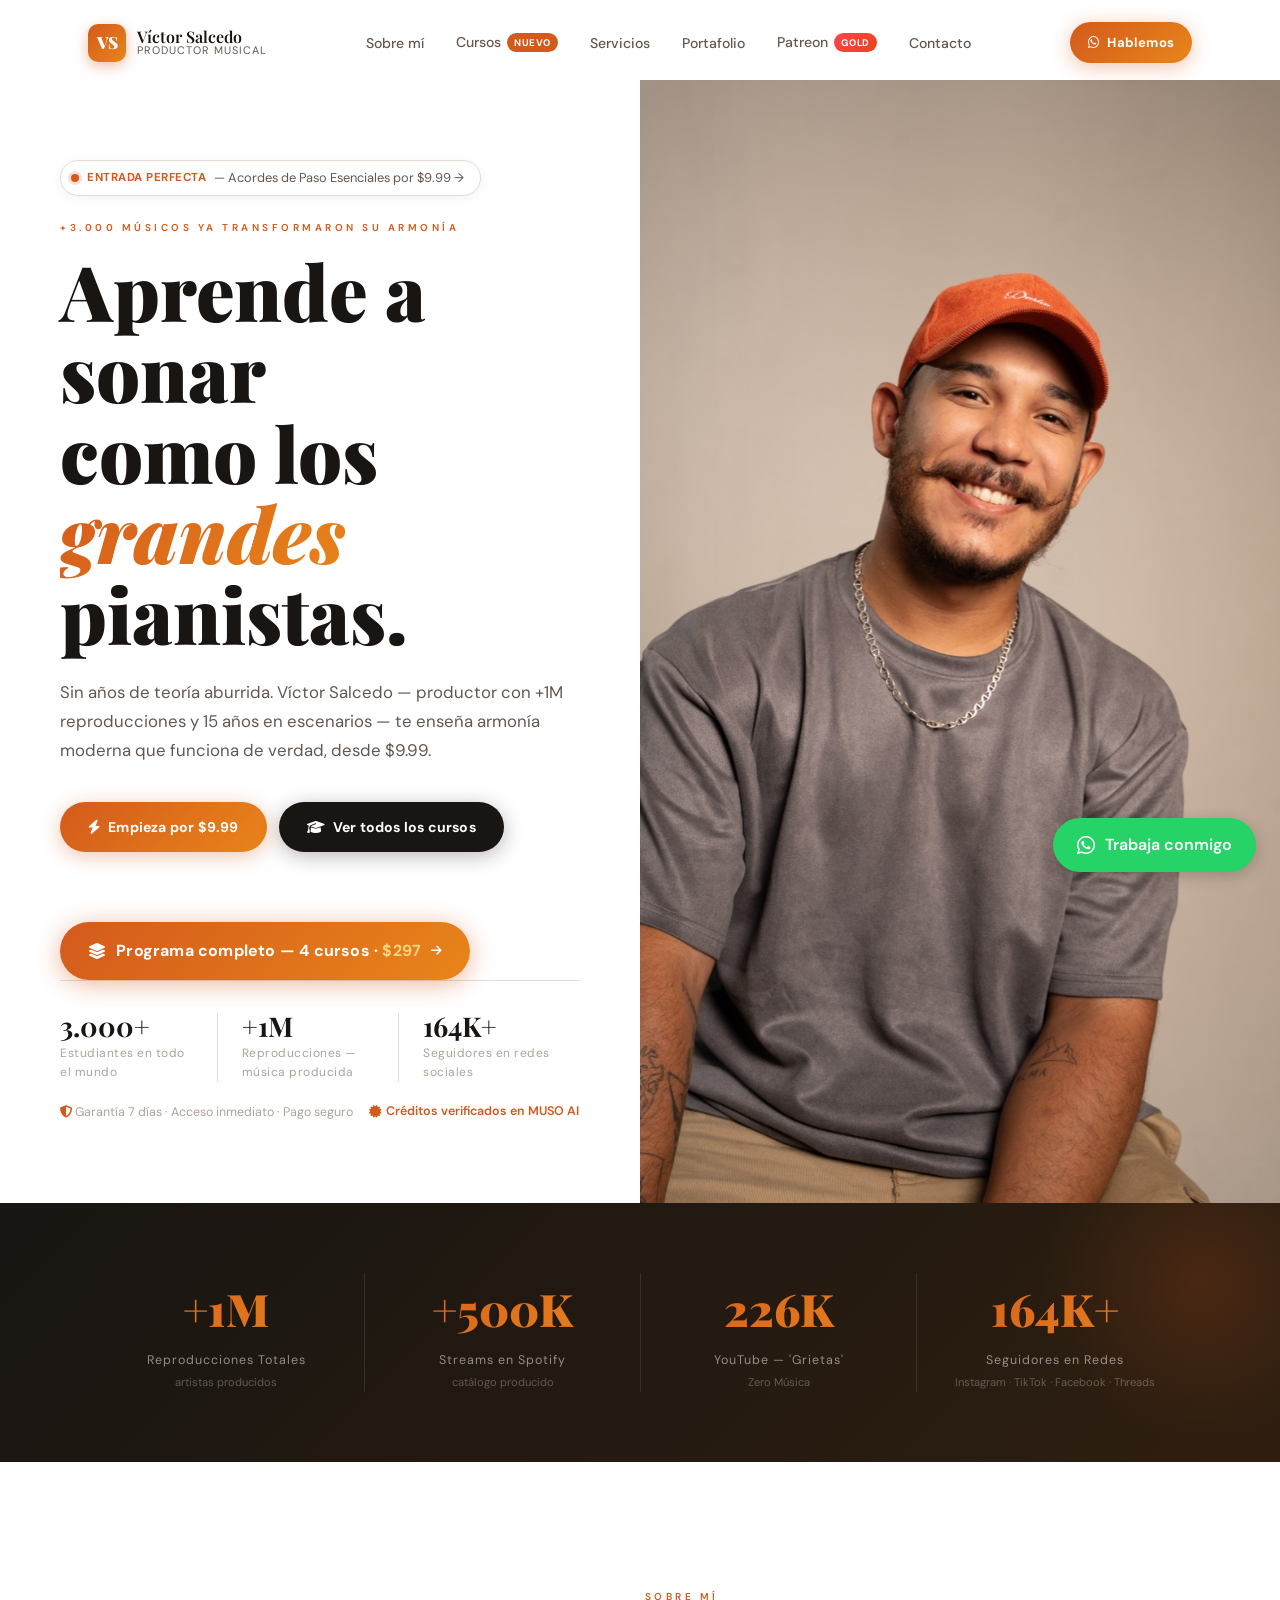
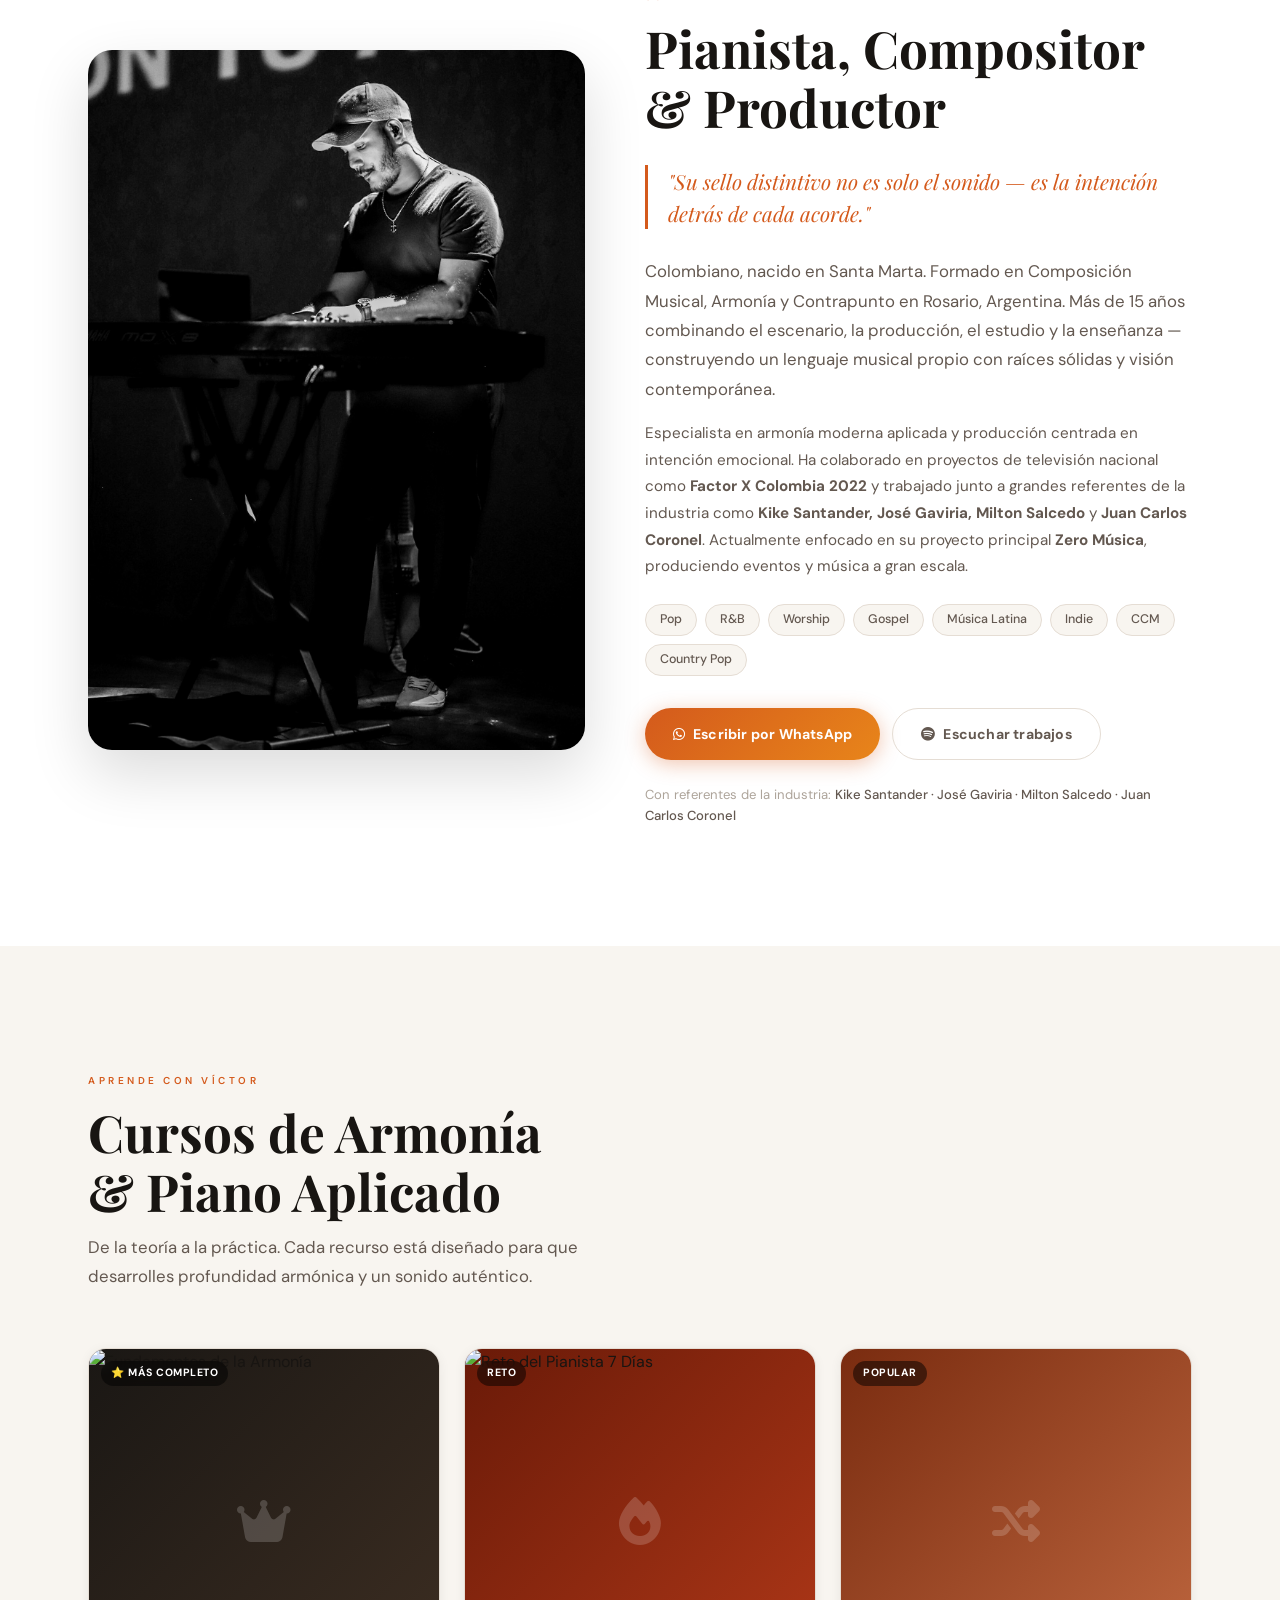
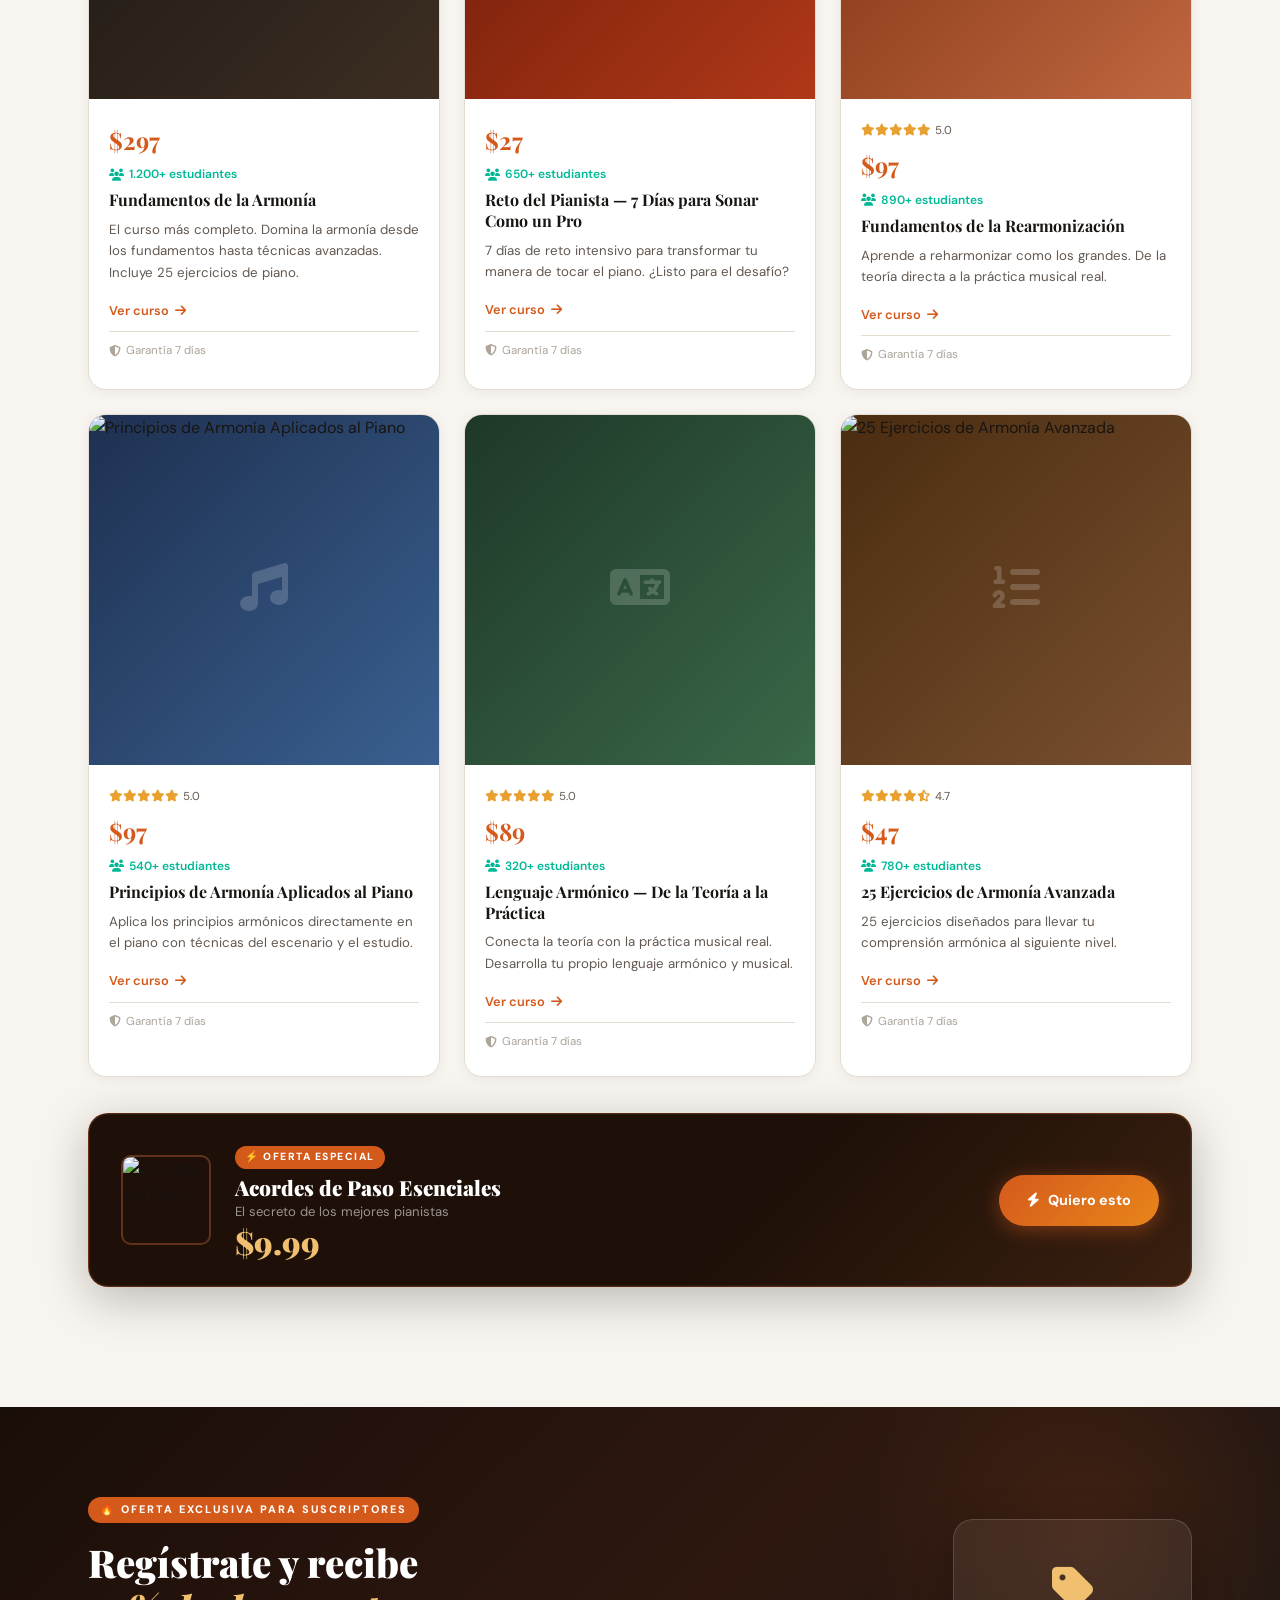
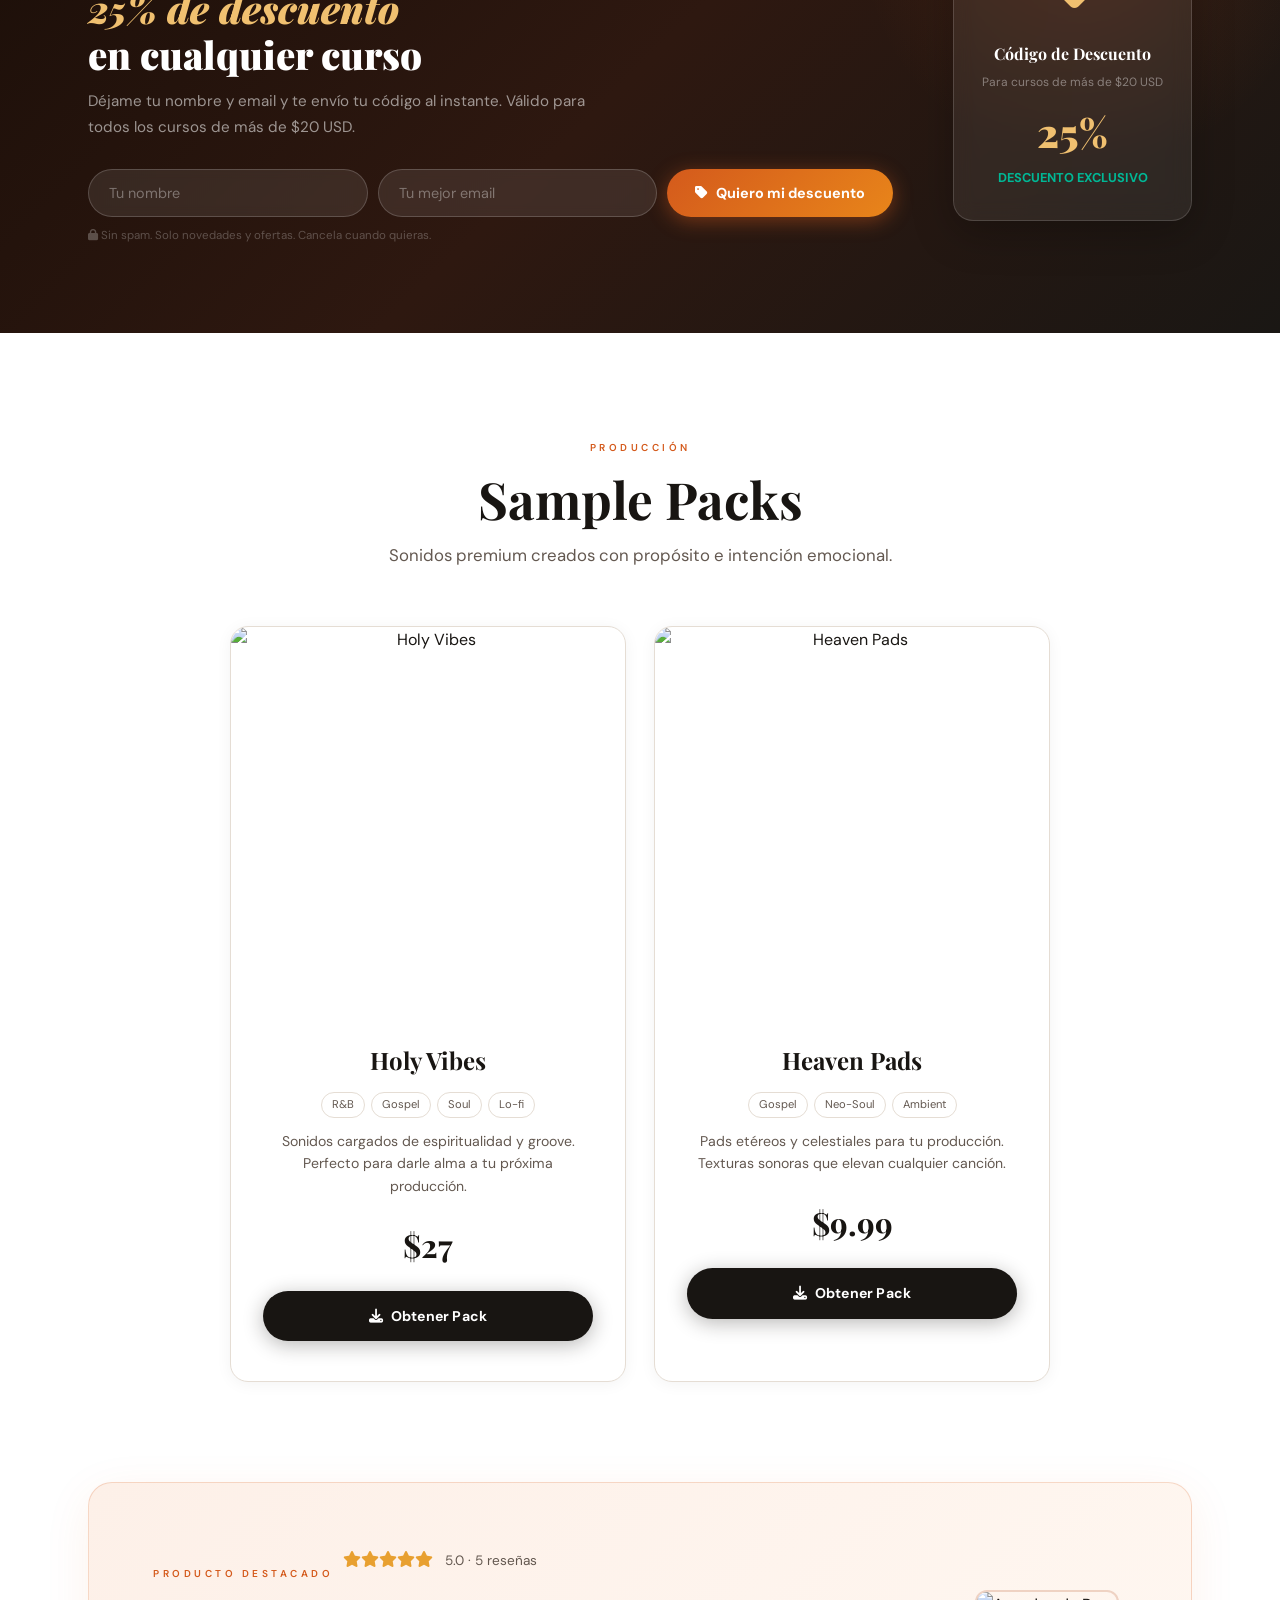
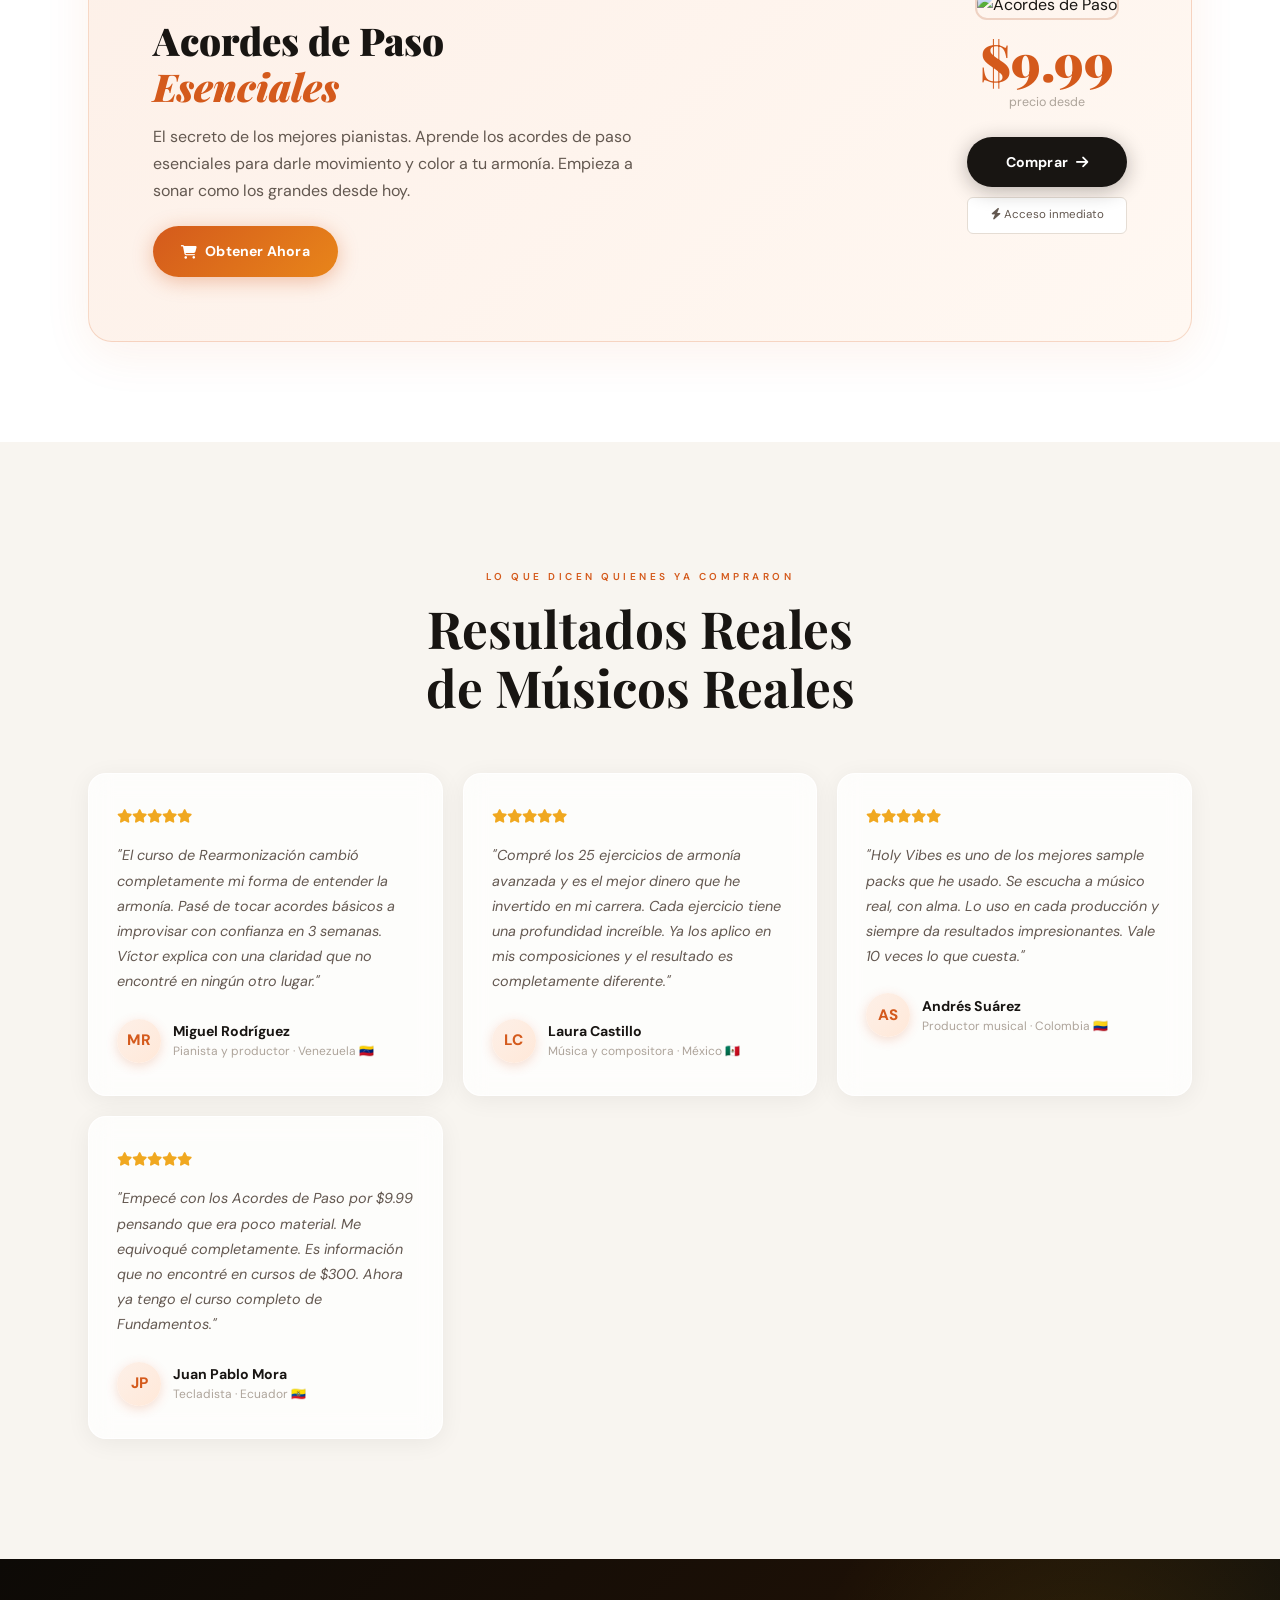
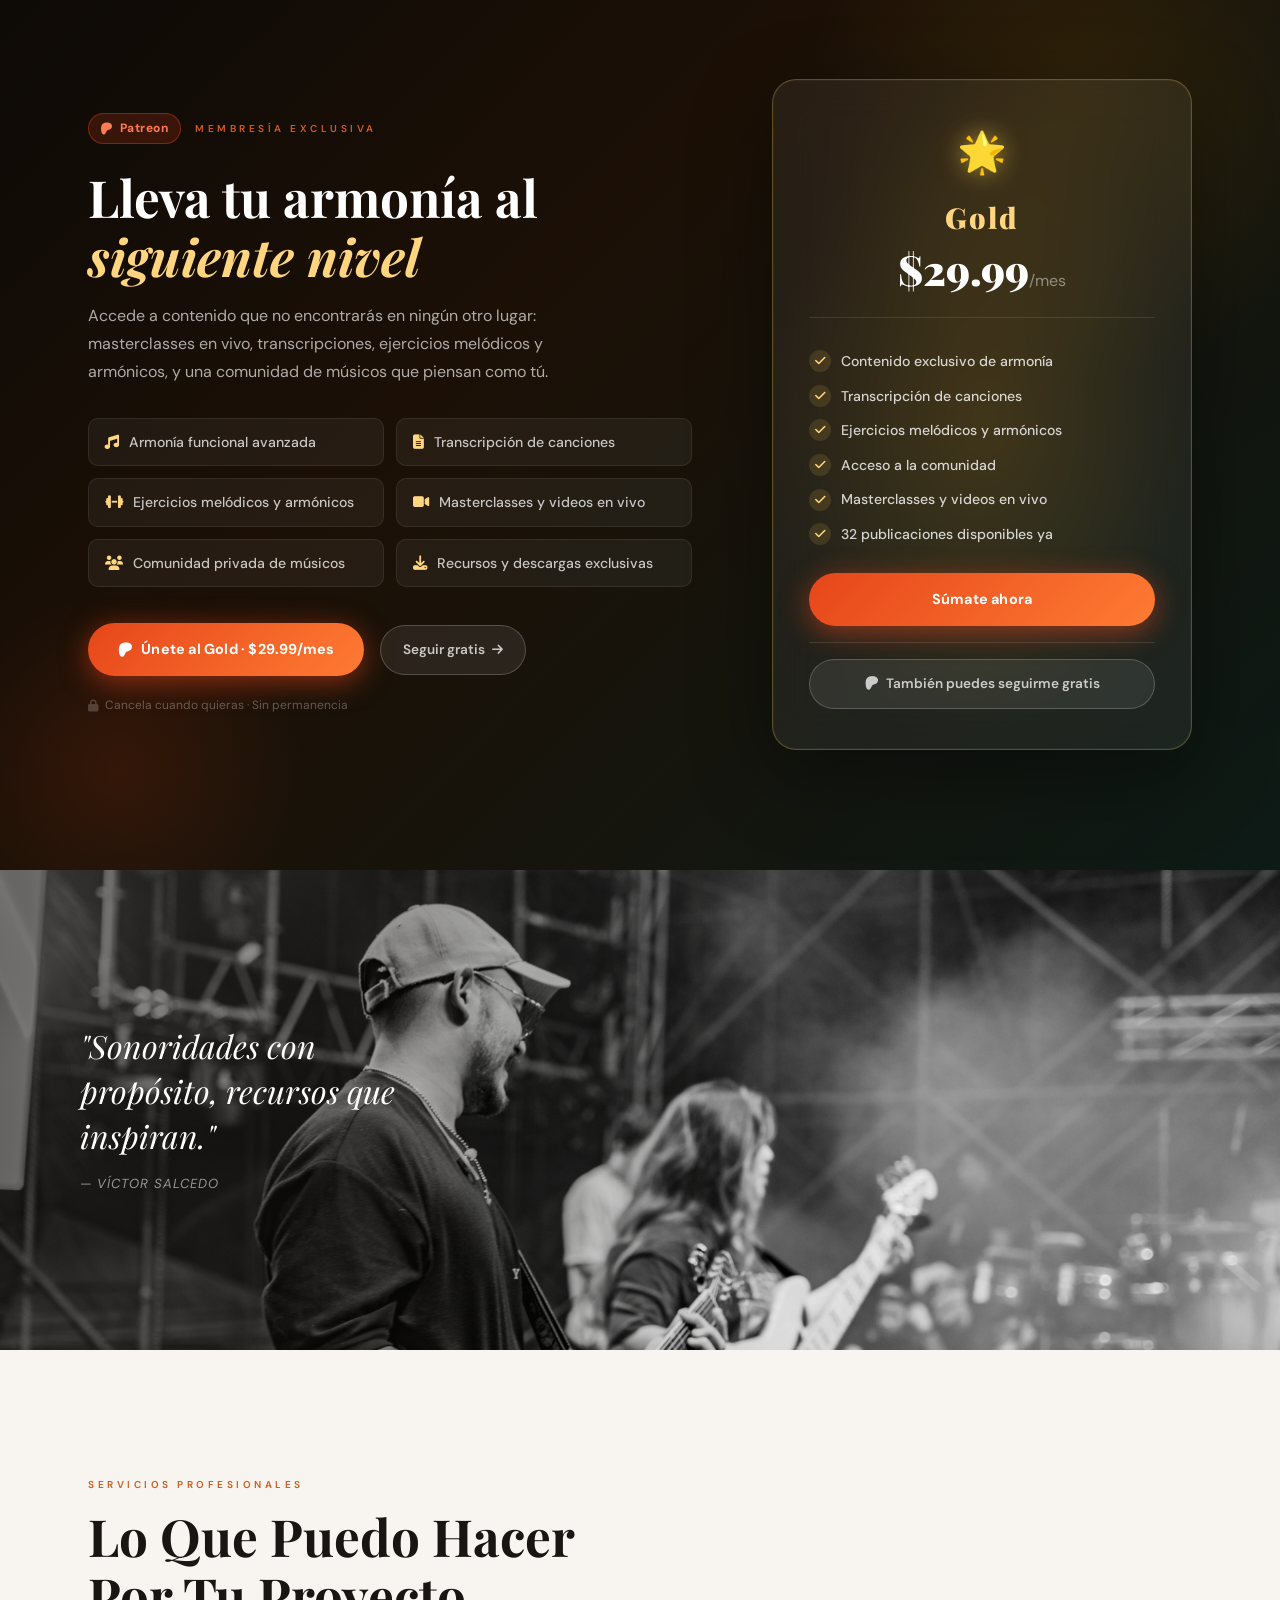
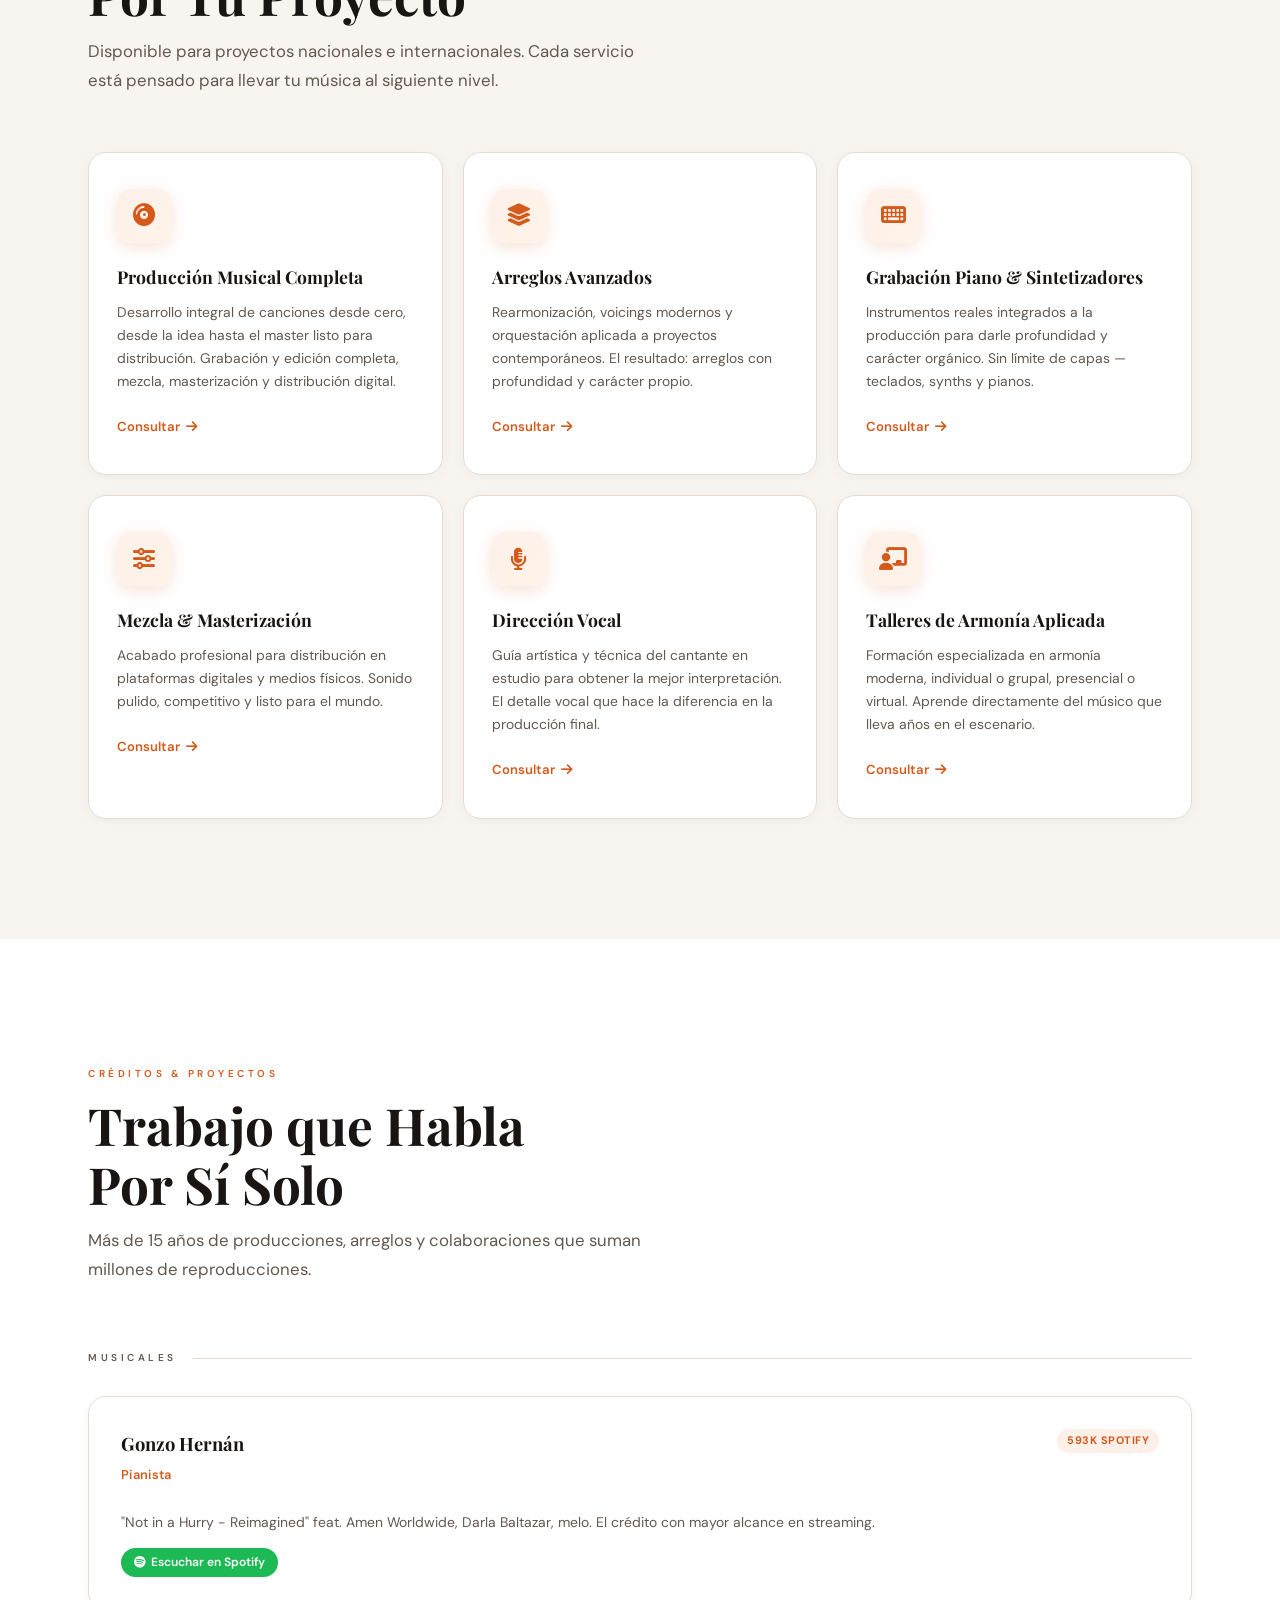
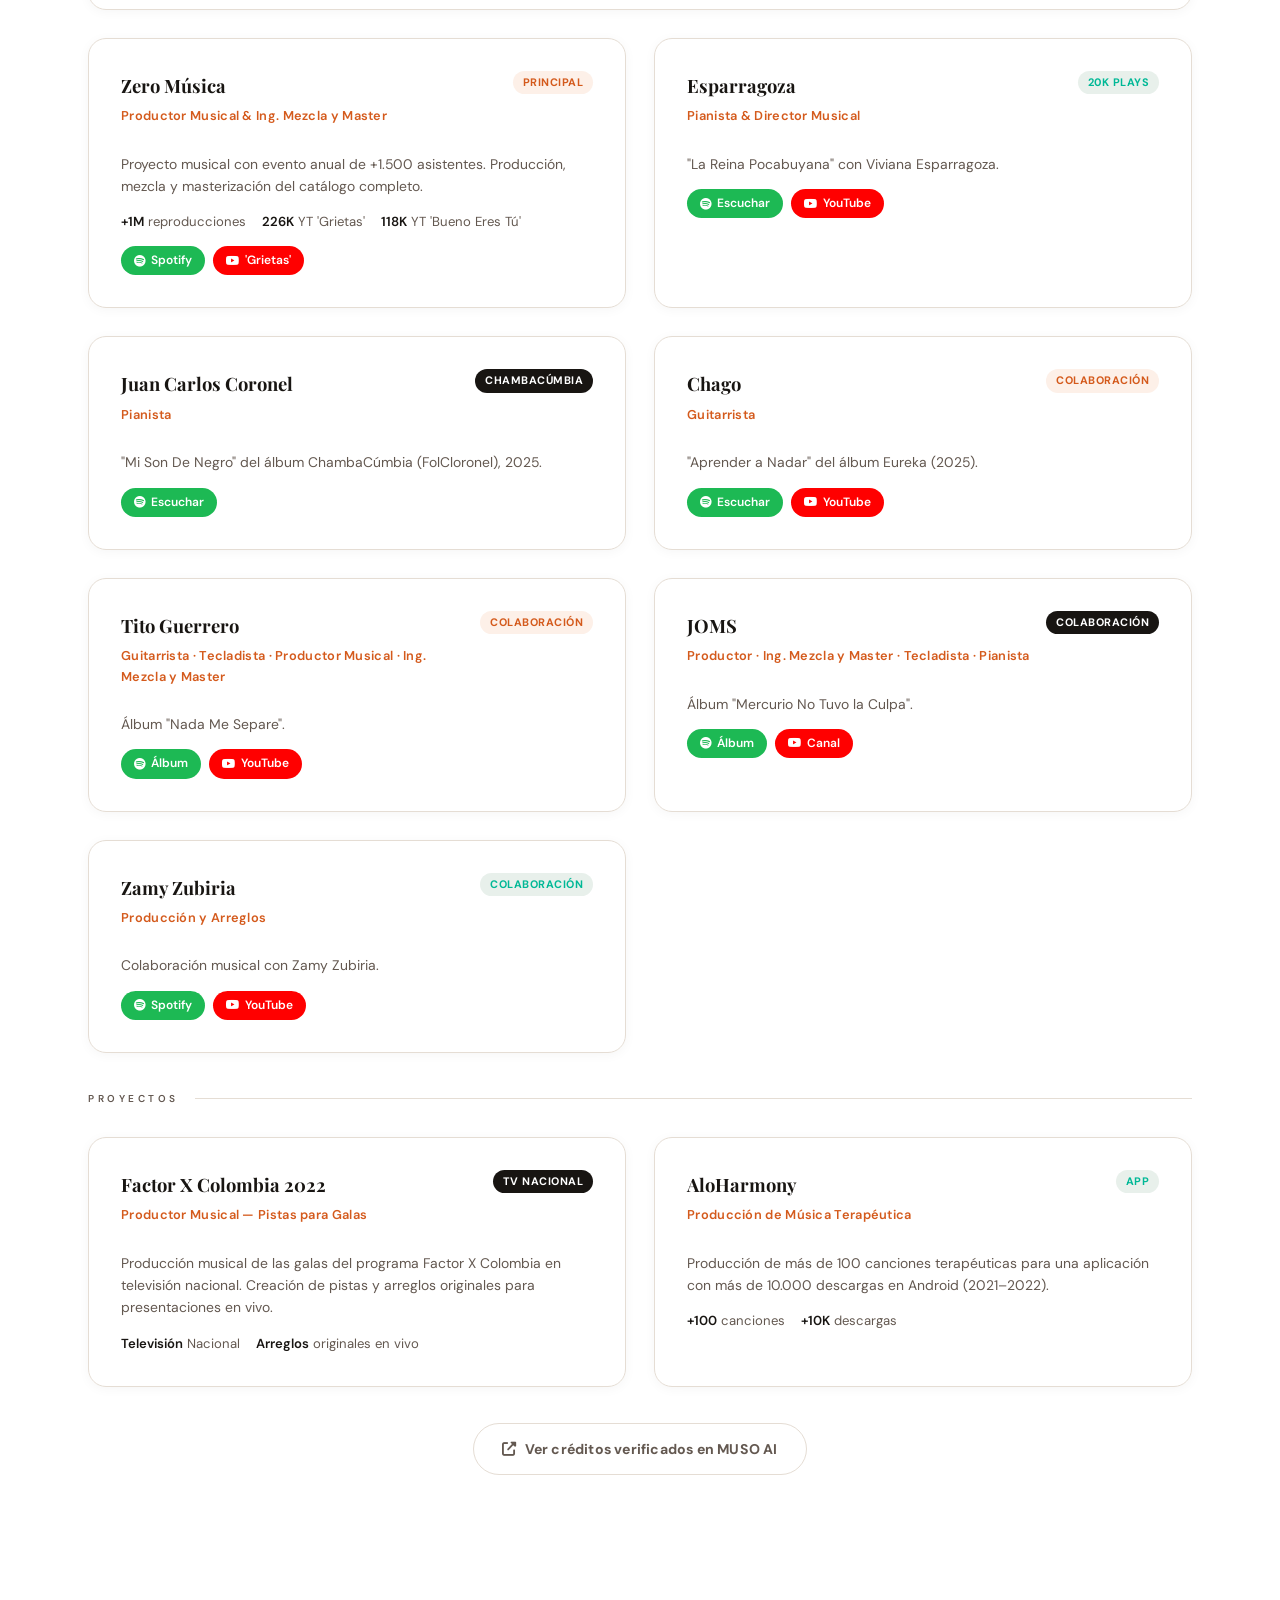
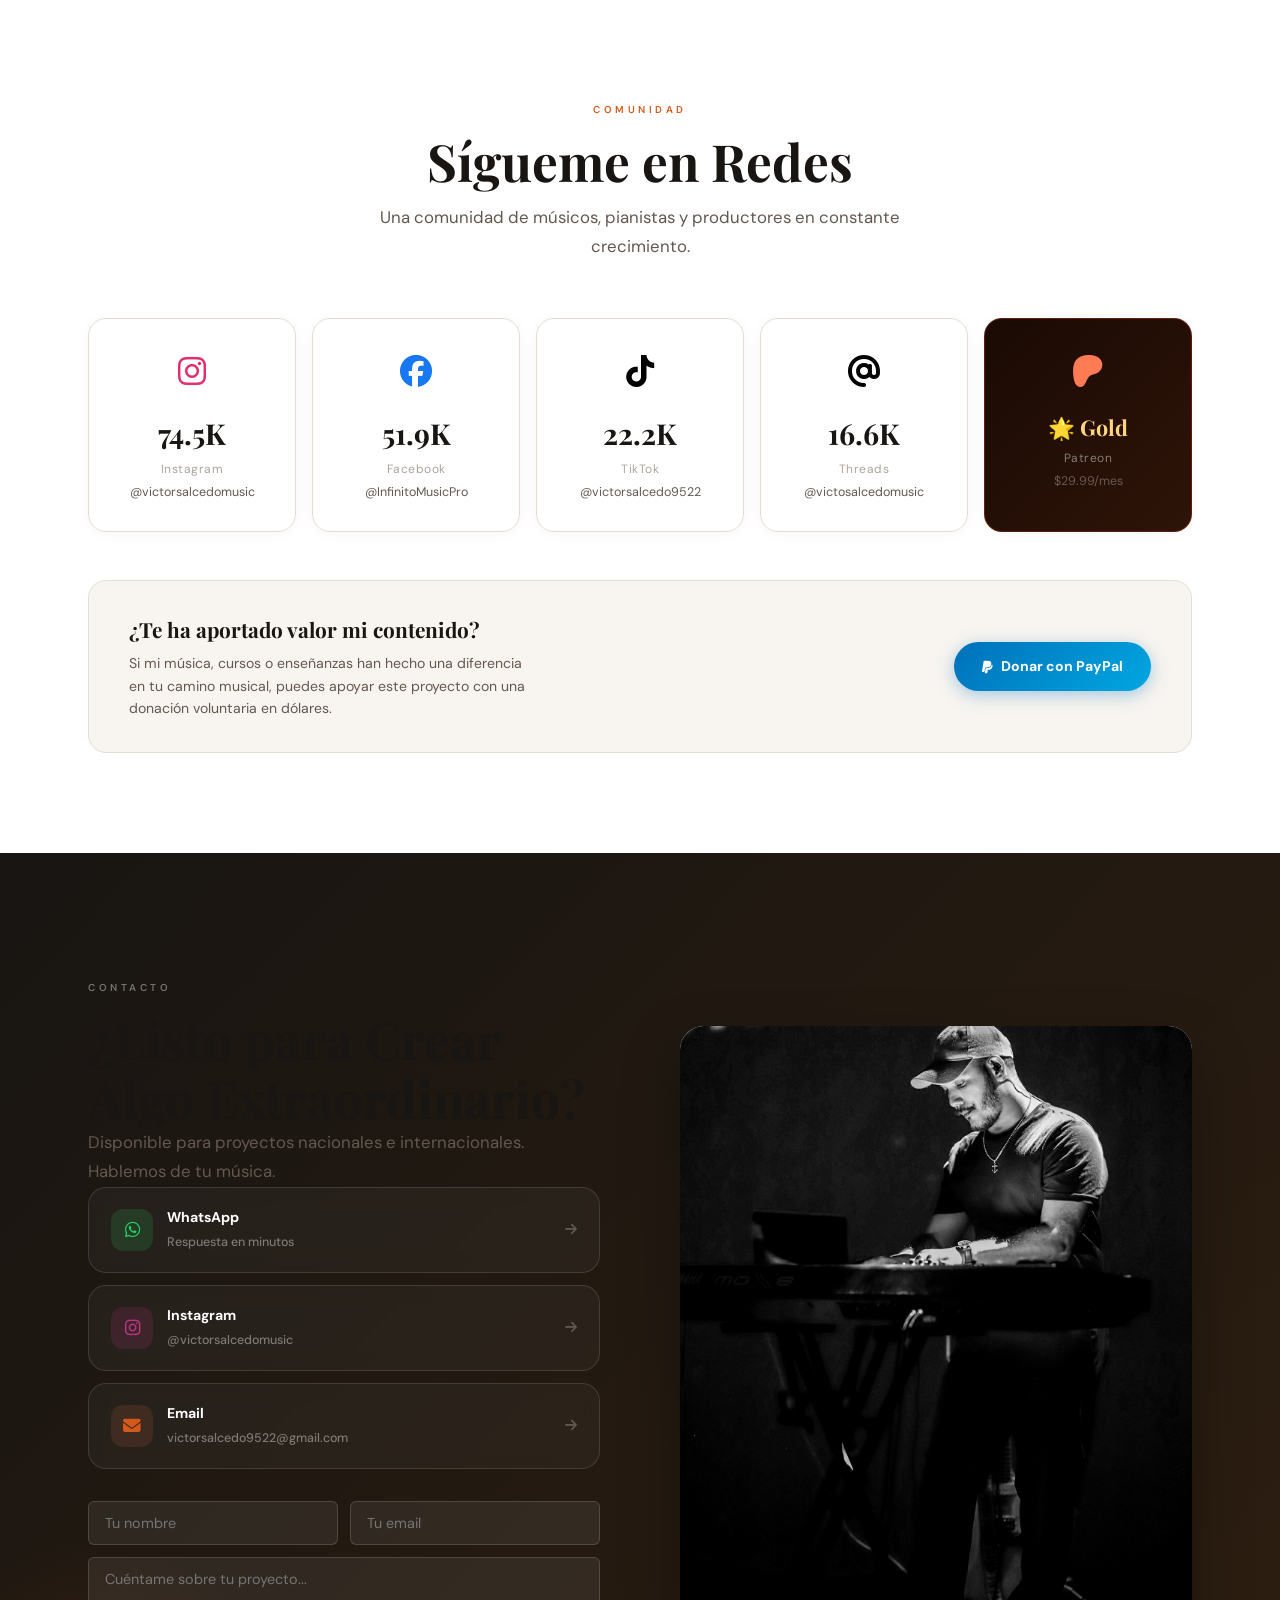
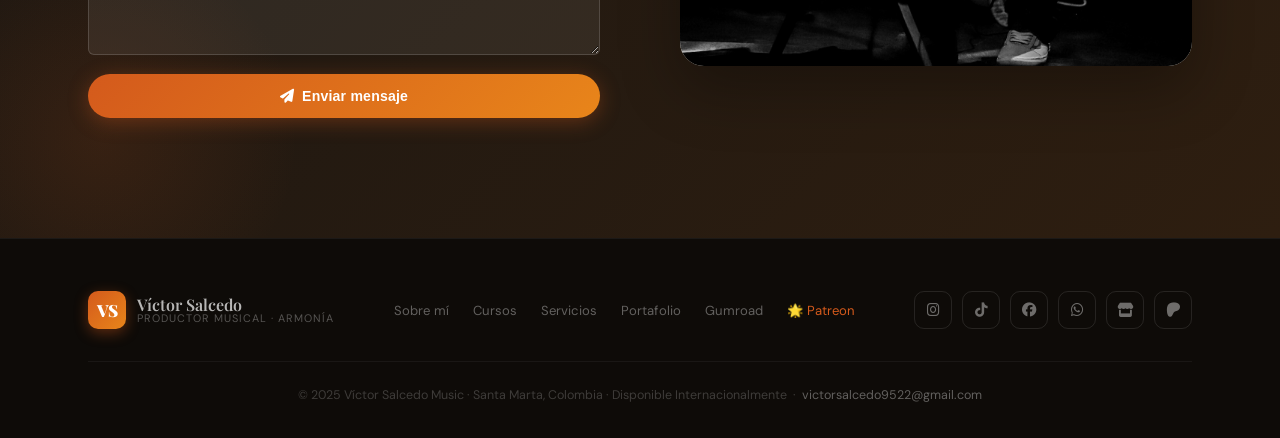
==== commit 8fe95d94: "feat: add Patreon Gold membership section and integration - Add dedicated Patreon section with dark " ====
--- a/index.html
+++ b/index.html
@@ -91,6 +91,7 @@
         <li><a href="#cursos" style="display:flex;align-items:center;gap:6px;">Cursos <span style="background:var(--accent);color:#fff;font-size:0.6rem;font-weight:700;letter-spacing:0.5px;padding:2px 7px;border-radius:100px;text-transform:uppercase;">Nuevo</span></a></li>
         <li><a href="#servicios">Servicios</a></li>
         <li><a href="#portafolio">Portafolio</a></li>
+        <li><a href="#patreon" style="display:flex;align-items:center;gap:6px;">Patreon <span style="background:linear-gradient(135deg,#FF424D,#E6461A);color:#fff;font-size:0.6rem;font-weight:700;letter-spacing:0.5px;padding:2px 7px;border-radius:100px;text-transform:uppercase;">Gold</span></a></li>
         <li><a href="#contacto">Contacto</a></li>
       </ul>
       <div class="nav-right">
@@ -112,6 +113,7 @@
     <li><a href="#cursos" onclick="toggleMenu()">Cursos</a></li>
     <li><a href="#servicios" onclick="toggleMenu()">Servicios</a></li>
     <li><a href="#portafolio" onclick="toggleMenu()">Portafolio</a></li>
+    <li><a href="#patreon" onclick="toggleMenu()">🌟 Patreon Gold</a></li>
     <li><a href="#contacto" onclick="toggleMenu()">Contacto</a></li>
   </ul>
   <a href="https://wa.me/message/TJF6KXFUITQOL1" target="_blank" class="btn btn-accent" style="width:100%;justify-content:center;">
@@ -583,6 +585,72 @@
   </div>
 </section>
 
+<!-- ══ PATREON ══ -->
+<section id="patreon">
+  <div class="container">
+    <div class="patreon-wrap fade-up">
+
+      <!-- Left: copy -->
+      <div class="patreon-left">
+        <div class="patreon-eyebrow">
+          <span class="patreon-logo-pill"><i class="fab fa-patreon"></i> Patreon</span>
+          <div class="label" style="margin:0;">Membresía Exclusiva</div>
+        </div>
+        <h2 class="h2" style="margin-bottom:16px;color:#fff;">Lleva tu armonía al<br/><em style="color:#FFD580;">siguiente nivel</em></h2>
+        <p style="color:rgba(255,255,255,0.65);font-size:1rem;line-height:1.75;max-width:480px;margin-bottom:32px;">
+          Accede a contenido que no encontrarás en ningún otro lugar: masterclasses en vivo, transcripciones, ejercicios melódicos y armónicos, y una comunidad de músicos que piensan como tú.
+        </p>
+        <div class="patreon-benefits-grid">
+          <div class="patreon-benefit"><i class="fas fa-music"></i> Armonía funcional avanzada</div>
+          <div class="patreon-benefit"><i class="fas fa-file-alt"></i> Transcripción de canciones</div>
+          <div class="patreon-benefit"><i class="fas fa-dumbbell"></i> Ejercicios melódicos y armónicos</div>
+          <div class="patreon-benefit"><i class="fas fa-video"></i> Masterclasses y videos en vivo</div>
+          <div class="patreon-benefit"><i class="fas fa-users"></i> Comunidad privada de músicos</div>
+          <div class="patreon-benefit"><i class="fas fa-download"></i> Recursos y descargas exclusivas</div>
+        </div>
+        <div class="patreon-btns">
+          <a href="https://www.patreon.com/VictorSalcedoMusic" target="_blank" class="btn-patreon-gold">
+            <i class="fab fa-patreon"></i> Únete al Gold · $29.99/mes
+          </a>
+          <a href="https://www.patreon.com/VictorSalcedoMusic" target="_blank" class="btn-patreon-free">
+            Seguir gratis <i class="fas fa-arrow-right" style="font-size:0.78rem;"></i>
+          </a>
+        </div>
+        <p class="patreon-note"><i class="fas fa-lock"></i> Cancela cuando quieras · Sin permanencia</p>
+      </div>
+
+      <!-- Right: card -->
+      <div class="patreon-card-wrap">
+        <div class="patreon-card">
+          <div class="patreon-card-header">
+            <span class="patreon-star">🌟</span>
+            <div class="patreon-card-tier">Gold</div>
+            <div class="patreon-card-price">$29.99<span>/mes</span></div>
+          </div>
+          <ul class="patreon-card-list">
+            <li><i class="fas fa-check"></i> Contenido exclusivo de armonía</li>
+            <li><i class="fas fa-check"></i> Transcripción de canciones</li>
+            <li><i class="fas fa-check"></i> Ejercicios melódicos y armónicos</li>
+            <li><i class="fas fa-check"></i> Acceso a la comunidad</li>
+            <li><i class="fas fa-check"></i> Masterclasses y videos en vivo</li>
+            <li><i class="fas fa-check"></i> 32 publicaciones disponibles ya</li>
+          </ul>
+          <a href="https://www.patreon.com/VictorSalcedoMusic" target="_blank" class="btn-patreon-gold" style="width:100%;justify-content:center;">
+            Súmate ahora
+          </a>
+          <div style="margin-top:16px;padding-top:16px;border-top:1px solid rgba(255,255,255,0.12);">
+            <a href="https://www.patreon.com/VictorSalcedoMusic" target="_blank" class="btn-patreon-free" style="width:100%;justify-content:center;">
+              <i class="fab fa-patreon"></i> También puedes seguirme gratis
+            </a>
+          </div>
+        </div>
+        <div class="patreon-glow"></div>
+      </div>
+
+    </div>
+  </div>
+</section>
+
 <!-- ══ FOTO STRIP ══ -->
 <div class="photo-strip">
   <img src="foto-victor-3.jpg" alt="Víctor Salcedo en vivo" loading="lazy" width="1800" height="1200"
@@ -871,10 +939,10 @@
       <h2 class="h2">Sígueme en Redes</h2>
       <p class="sub">Una comunidad de músicos, pianistas y productores en constante crecimiento.</p>
     </div>
-    <div class="redes-grid fade-up">
+    <div class="redes-grid redes-grid-5 fade-up">
       <a href="https://www.instagram.com/victorsalcedomusic/" target="_blank" class="red-card">
         <div class="red-icon" style="color:#E1306C;"><i class="fab fa-instagram"></i></div>
-        <div class="red-count">74.1K</div>
+        <div class="red-count">74.5K</div>
         <div class="red-name">Instagram</div>
         <div class="red-handle">@victorsalcedomusic</div>
       </a>
@@ -895,6 +963,12 @@
         <div class="red-count">16.6K</div>
         <div class="red-name">Threads</div>
         <div class="red-handle">@victosalcedomusic</div>
+      </a>
+      <a href="https://www.patreon.com/VictorSalcedoMusic" target="_blank" class="red-card red-card-patreon">
+        <div class="red-icon"><i class="fab fa-patreon"></i></div>
+        <div class="red-count">🌟 Gold</div>
+        <div class="red-name">Patreon</div>
+        <div class="red-handle">$29.99/mes</div>
       </a>
     </div>
 
@@ -994,6 +1068,7 @@
         <a href="#servicios">Servicios</a>
         <a href="#portafolio">Portafolio</a>
         <a href="https://victorsalcedo.gumroad.com/" target="_blank">Gumroad</a>
+        <a href="https://www.patreon.com/VictorSalcedoMusic" target="_blank" style="color:var(--accent);">🌟 Patreon</a>
       </div>
       <div class="footer-socials">
         <a href="https://www.instagram.com/victorsalcedomusic/" target="_blank" class="fsoc" title="Instagram"><i class="fab fa-instagram"></i></a>
@@ -1001,6 +1076,7 @@
         <a href="https://www.facebook.com/InfinitoMusicPro" target="_blank" class="fsoc" title="Facebook"><i class="fab fa-facebook"></i></a>
         <a href="https://wa.me/message/TJF6KXFUITQOL1" target="_blank" class="fsoc" title="WhatsApp"><i class="fab fa-whatsapp"></i></a>
         <a href="https://victorsalcedo.gumroad.com/" target="_blank" class="fsoc" title="Gumroad"><i class="fas fa-store"></i></a>
+        <a href="https://www.patreon.com/VictorSalcedoMusic" target="_blank" class="fsoc fsoc-patreon" title="Patreon"><i class="fab fa-patreon"></i></a>
       </div>
     </div>
     <div class="footer-copy">
--- a/styles.css
+++ b/styles.css
@@ -1156,3 +1156,252 @@
     .float-wa:hover { background: #1ebe5a; }
     .float-ig { background: radial-gradient(circle at 30% 107%, #fdf497 0%, #fdf497 5%, #fd5949 45%, #d6249f 60%, #285AEB 90%); }
 
+    /* ── PATREON SECTION ── */
+    #patreon {
+      padding: 120px 0;
+      background: linear-gradient(135deg, #0D0A06 0%, #1C1006 40%, #0D1A16 100%);
+      position: relative;
+      overflow: hidden;
+    }
+    #patreon::before {
+      content: '';
+      position: absolute;
+      top: -150px; right: -100px;
+      width: 600px; height: 600px;
+      background: radial-gradient(circle, rgba(255,180,0,0.10) 0%, transparent 65%);
+      pointer-events: none;
+    }
+    #patreon::after {
+      content: '';
+      position: absolute;
+      bottom: -100px; left: -80px;
+      width: 400px; height: 400px;
+      background: radial-gradient(circle, rgba(230,70,26,0.12) 0%, transparent 65%);
+      pointer-events: none;
+    }
+    .patreon-wrap {
+      display: grid;
+      grid-template-columns: 1fr 420px;
+      gap: 80px;
+      align-items: center;
+      position: relative;
+      z-index: 1;
+    }
+    .patreon-eyebrow {
+      display: flex;
+      align-items: center;
+      gap: 14px;
+      margin-bottom: 24px;
+    }
+    .patreon-logo-pill {
+      display: inline-flex;
+      align-items: center;
+      gap: 6px;
+      background: rgba(230,70,26,0.18);
+      border: 1px solid rgba(230,70,26,0.4);
+      color: #FF7B54;
+      font-size: 0.75rem;
+      font-weight: 700;
+      letter-spacing: 0.5px;
+      padding: 5px 12px;
+      border-radius: 100px;
+    }
+    .patreon-benefits-grid {
+      display: grid;
+      grid-template-columns: 1fr 1fr;
+      gap: 12px;
+      margin-bottom: 36px;
+    }
+    .patreon-benefit {
+      display: flex;
+      align-items: center;
+      gap: 10px;
+      color: rgba(255,255,255,0.75);
+      font-size: 0.88rem;
+      font-weight: 500;
+      padding: 12px 16px;
+      background: rgba(255,255,255,0.05);
+      border: 1px solid rgba(255,255,255,0.08);
+      border-radius: 10px;
+      transition: background 0.2s, border-color 0.2s;
+    }
+    .patreon-benefit:hover {
+      background: rgba(255,215,80,0.08);
+      border-color: rgba(255,215,80,0.2);
+    }
+    .patreon-benefit i {
+      color: #FFD580;
+      font-size: 0.9rem;
+      flex-shrink: 0;
+    }
+    .patreon-btns {
+      display: flex;
+      align-items: center;
+      gap: 16px;
+      flex-wrap: wrap;
+      margin-bottom: 20px;
+    }
+    .btn-patreon-gold {
+      display: inline-flex;
+      align-items: center;
+      gap: 9px;
+      padding: 15px 30px;
+      background: linear-gradient(135deg, #E6461A 0%, #FF7B33 100%);
+      color: #fff;
+      font-weight: 700;
+      font-size: 0.9rem;
+      border-radius: var(--radius-pill);
+      text-decoration: none;
+      box-shadow: 0 6px 28px rgba(230,70,26,0.55);
+      transition: all 0.25s ease;
+      letter-spacing: 0.2px;
+      white-space: nowrap;
+    }
+    .btn-patreon-gold:hover {
+      filter: brightness(1.1);
+      transform: translateY(-2px);
+      box-shadow: 0 10px 36px rgba(230,70,26,0.7);
+      color: #fff;
+    }
+    .btn-patreon-free {
+      display: inline-flex;
+      align-items: center;
+      gap: 7px;
+      padding: 13px 22px;
+      background: rgba(255,255,255,0.08);
+      border: 1px solid rgba(255,255,255,0.2);
+      color: rgba(255,255,255,0.75);
+      font-weight: 600;
+      font-size: 0.85rem;
+      border-radius: var(--radius-pill);
+      text-decoration: none;
+      transition: all 0.25s ease;
+      white-space: nowrap;
+    }
+    .btn-patreon-free:hover {
+      background: rgba(255,255,255,0.14);
+      border-color: rgba(255,255,255,0.35);
+      color: #fff;
+      transform: translateY(-1px);
+    }
+    .patreon-note {
+      font-size: 0.75rem;
+      color: rgba(255,255,255,0.3);
+      display: flex;
+      align-items: center;
+      gap: 6px;
+    }
+    .patreon-note i { color: rgba(255,255,255,0.2); }
+    .patreon-card-wrap { position: relative; }
+    .patreon-card {
+      background: rgba(255,255,255,0.06);
+      backdrop-filter: blur(20px);
+      -webkit-backdrop-filter: blur(20px);
+      border: 1px solid rgba(255,215,80,0.25);
+      border-radius: 24px;
+      padding: 40px 36px;
+      position: relative;
+      z-index: 1;
+      box-shadow: 0 24px 80px rgba(0,0,0,0.4), 0 0 0 1px rgba(255,255,255,0.04) inset;
+    }
+    .patreon-card-header {
+      text-align: center;
+      margin-bottom: 32px;
+      padding-bottom: 28px;
+      border-bottom: 1px solid rgba(255,255,255,0.1);
+    }
+    .patreon-star {
+      font-size: 2.5rem;
+      display: block;
+      margin-bottom: 10px;
+      filter: drop-shadow(0 0 12px rgba(255,215,80,0.6));
+      animation: star-pulse 2.5s ease-in-out infinite;
+    }
+    @keyframes star-pulse {
+      0%, 100% { filter: drop-shadow(0 0 12px rgba(255,215,80,0.5)); }
+      50% { filter: drop-shadow(0 0 24px rgba(255,215,80,0.95)); }
+    }
+    .patreon-card-tier {
+      font-family: 'Playfair Display', serif;
+      font-size: 1.8rem;
+      font-weight: 900;
+      color: #FFD580;
+      letter-spacing: 2px;
+      margin-bottom: 8px;
+    }
+    .patreon-card-price {
+      font-family: 'Playfair Display', serif;
+      font-size: 2.6rem;
+      font-weight: 900;
+      color: #fff;
+      line-height: 1;
+    }
+    .patreon-card-price span {
+      font-size: 1rem;
+      font-weight: 400;
+      color: rgba(255,255,255,0.45);
+      font-family: 'DM Sans', sans-serif;
+    }
+    .patreon-card-list {
+      list-style: none;
+      display: flex;
+      flex-direction: column;
+      gap: 12px;
+      margin-bottom: 28px;
+    }
+    .patreon-card-list li {
+      display: flex;
+      align-items: center;
+      gap: 10px;
+      font-size: 0.88rem;
+      color: rgba(255,255,255,0.8);
+      font-weight: 500;
+    }
+    .patreon-card-list li i {
+      color: #FFD580;
+      font-size: 0.75rem;
+      flex-shrink: 0;
+      background: rgba(255,215,80,0.12);
+      width: 22px; height: 22px;
+      border-radius: 50%;
+      display: flex; align-items: center; justify-content: center;
+    }
+    .patreon-glow {
+      position: absolute;
+      inset: -20px;
+      background: radial-gradient(ellipse at center, rgba(255,180,0,0.14) 0%, transparent 65%);
+      border-radius: 40px;
+      z-index: 0;
+      pointer-events: none;
+      animation: glow-pulse 3s ease-in-out infinite;
+    }
+    @keyframes glow-pulse {
+      0%, 100% { opacity: 0.6; }
+      50% { opacity: 1; }
+    }
+    .red-card-patreon {
+      background: linear-gradient(135deg, #1A0A04 0%, #2E1408 100%);
+      border-color: rgba(230,70,26,0.3) !important;
+      color: #fff !important;
+    }
+    .red-card-patreon .red-icon { color: #FF7B54 !important; }
+    .red-card-patreon .red-count { color: #FFD580 !important; font-size: 1.35rem; }
+    .red-card-patreon .red-name { color: rgba(255,255,255,0.45) !important; }
+    .red-card-patreon .red-handle { color: rgba(255,255,255,0.3) !important; }
+    .red-card-patreon:hover { border-color: rgba(230,70,26,0.7) !important; box-shadow: 0 20px 48px rgba(230,70,26,0.2) !important; }
+    .redes-grid-5 { grid-template-columns: repeat(5, 1fr); }
+    .fsoc-patreon:hover { border-color: #FF7B54 !important; color: #FF7B54 !important; background: rgba(230,70,26,0.12) !important; }
+    @media (max-width: 1024px) {
+      .patreon-wrap { grid-template-columns: 1fr; gap: 48px; }
+      .patreon-card { max-width: 480px; margin: 0 auto; }
+      .redes-grid-5 { grid-template-columns: repeat(3, 1fr); }
+    }
+    @media (max-width: 768px) {
+      .patreon-benefits-grid { grid-template-columns: 1fr; }
+      .redes-grid-5 { grid-template-columns: repeat(2, 1fr); }
+    }
+    @media (max-width: 480px) {
+      .redes-grid-5 { grid-template-columns: 1fr; }
+      .patreon-btns { flex-direction: column; align-items: flex-start; }
+      .patreon-card { padding: 28px 22px; }
+    }
